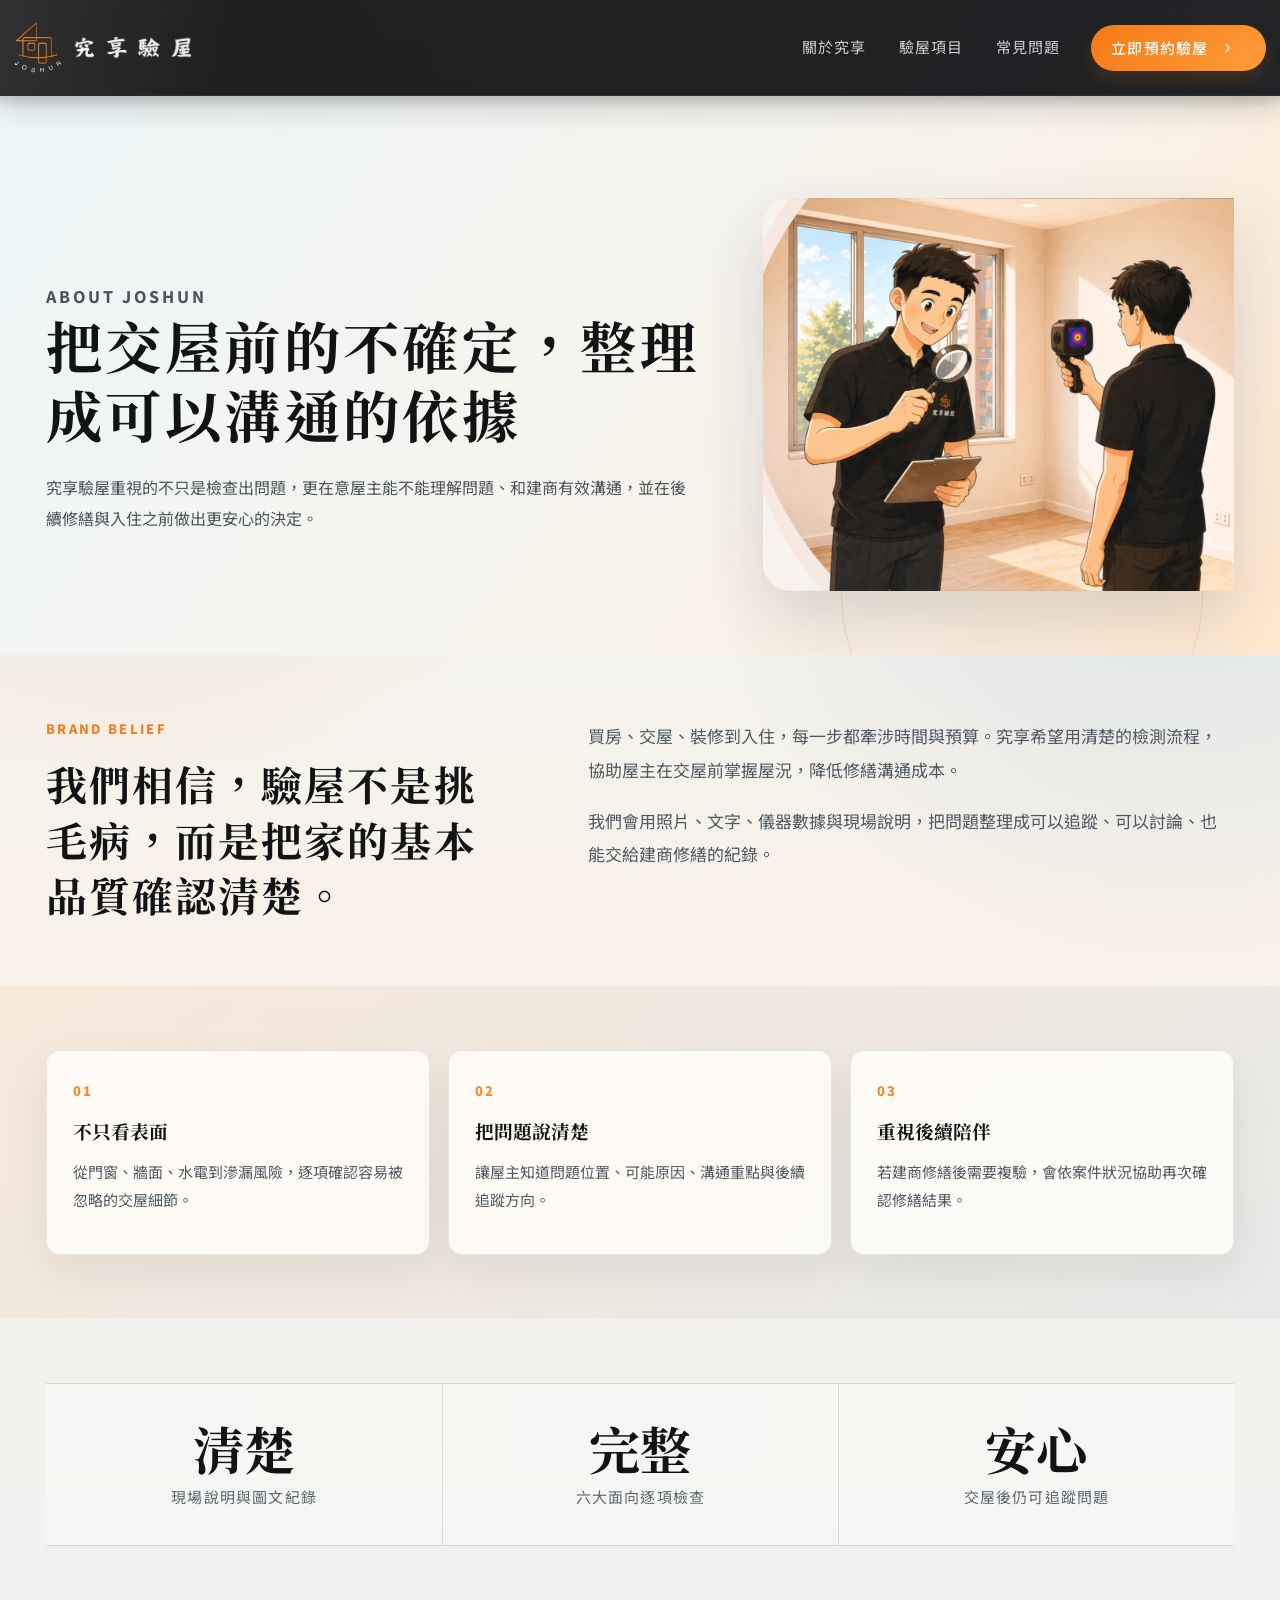
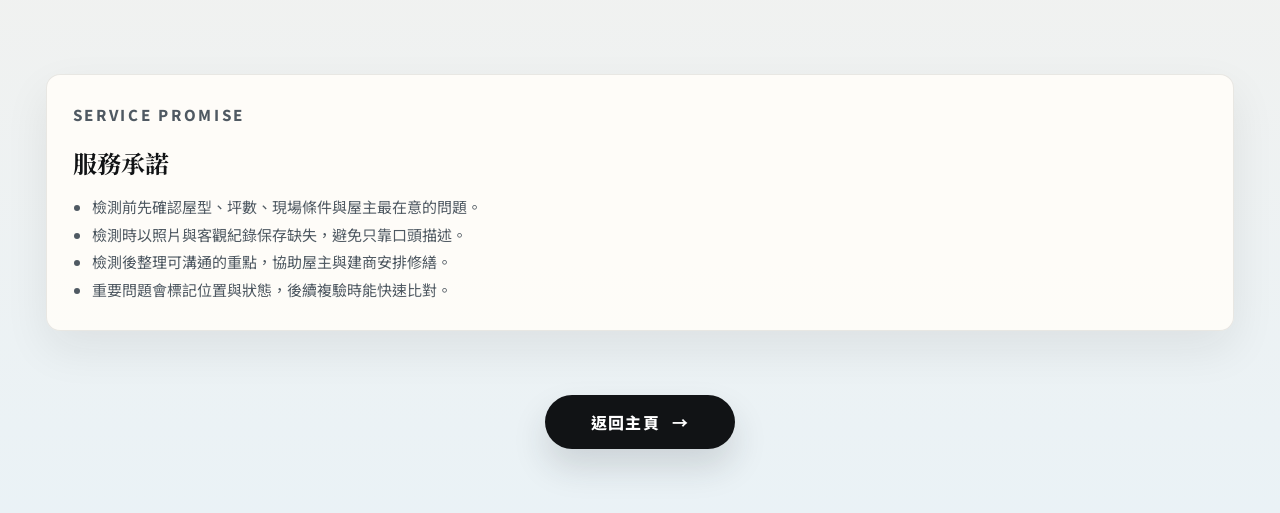
==== pages/about.html @ 2acfa3f9 "Upload website" ====
<!doctype html>
<html lang="zh-Hant">
<head>
  <meta charset="utf-8" />
  <meta name="viewport" content="width=device-width, initial-scale=1" />
  <title>關於究享｜究享驗屋</title>
  <meta name="description" content="認識究享驗屋的服務理念、檢測方式與交屋陪伴。" />
  <link rel="preconnect" href="https://fonts.googleapis.com">
  <link rel="preconnect" href="https://fonts.gstatic.com" crossorigin>
  <link href="https://fonts.googleapis.com/css2?family=Noto+Sans+TC:wght@300;400;500;600;700;800&family=Noto+Serif+TC:wght@600;700;800;900&display=swap" rel="stylesheet">
  <link rel="stylesheet" href="../css/style.css" />
</head>
<body>
  <header class="site-header" id="siteHeader">
    <div class="header-inner">
      <a class="brand" href="../index.html" aria-label="回到究享驗屋首頁">
        <span class="brand-mark"><img src="../assets/logo/logo-symbol-tight.png" alt="" /></span>
        <span class="brand-type"><img src="../assets/logo/logo-word-tight.png" alt="究享驗屋" /></span>
      </a>
      <button class="menu-toggle" id="menuToggle" type="button" aria-label="開啟導覽選單" aria-expanded="false">
        <span></span><span></span><span></span>
      </button>
      <nav class="main-nav" id="mainNav" aria-label="主要導覽">
        <a href="about.html">關於究享</a>
        <a href="services.html">驗屋項目</a>
        <a href="faq.html">常見問題</a>
        <a class="nav-cta" href="../index.html#contact">立即預約驗屋 <span class="cta-arrow" aria-hidden="true"><svg viewBox="0 0 20 20" focusable="false"><path d="M7 4.5 12.5 10 7 15.5"/></svg><svg viewBox="0 0 20 20" focusable="false"><path d="M7 4.5 12.5 10 7 15.5"/></svg></span></a>
      </nav>
    </div>
  </header>

  <main class="subpage-main subpage-about">
    <section class="subpage-hero subpage-hero--split">
      <div class="subpage-hero-inner">
        <p class="subpage-kicker">ABOUT JOSHUN</p>
        <h1>把交屋前的不確定，整理成可以溝通的依據</h1>
        <p>究享驗屋重視的不只是檢查出問題，更在意屋主能不能理解問題、和建商有效溝通，並在後續修繕與入住之前做出更安心的決定。</p>
      </div>
      <div class="subpage-hero-visual" aria-hidden="true">
        <img src="../assets/images/hero/hero-01.png" alt="" />
      </div>
    </section>

    <section class="subpage-section subpage-story">
      <div class="subpage-two-col">
        <div>
          <p class="subpage-kicker">BRAND BELIEF</p>
          <h2>我們相信，驗屋不是挑毛病，而是把家的基本品質確認清楚。</h2>
        </div>
        <div class="subpage-richtext">
          <p>買房、交屋、裝修到入住，每一步都牽涉時間與預算。究享希望用清楚的檢測流程，協助屋主在交屋前掌握屋況，降低修繕溝通成本。</p>
          <p>我們會用照片、文字、儀器數據與現場說明，把問題整理成可以追蹤、可以討論、也能交給建商修繕的紀錄。</p>
        </div>
      </div>
    </section>

    <section class="subpage-section subpage-band">
      <div class="subpage-grid subpage-grid--values">
        <article class="subpage-card">
          <span class="subpage-card-number">01</span>
          <h3>不只看表面</h3>
          <p>從門窗、牆面、水電到滲漏風險，逐項確認容易被忽略的交屋細節。</p>
        </article>
        <article class="subpage-card">
          <span class="subpage-card-number">02</span>
          <h3>把問題說清楚</h3>
          <p>讓屋主知道問題位置、可能原因、溝通重點與後續追蹤方向。</p>
        </article>
        <article class="subpage-card">
          <span class="subpage-card-number">03</span>
          <h3>重視後續陪伴</h3>
          <p>若建商修繕後需要複驗，會依案件狀況協助再次確認修繕結果。</p>
        </article>
      </div>
    </section>

    <section class="subpage-section">
      <div class="subpage-feature-strip">
        <div class="subpage-stat">
          <strong>清楚</strong>
          <span>現場說明與圖文紀錄</span>
        </div>
        <div class="subpage-stat">
          <strong>完整</strong>
          <span>六大面向逐項檢查</span>
        </div>
        <div class="subpage-stat">
          <strong>安心</strong>
          <span>交屋後仍可追蹤問題</span>
        </div>
      </div>
    </section>

    <section class="subpage-section subpage-panel-section">
      <div class="subpage-panel">
        <p class="subpage-kicker">SERVICE PROMISE</p>
        <h2>服務承諾</h2>
        <ul class="subpage-list">
          <li>檢測前先確認屋型、坪數、現場條件與屋主最在意的問題。</li>
          <li>檢測時以照片與客觀紀錄保存缺失，避免只靠口頭描述。</li>
          <li>檢測後整理可溝通的重點，協助屋主與建商安排修繕。</li>
          <li>重要問題會標記位置與狀態，後續複驗時能快速比對。</li>
        </ul>
      </div>
    </section>

    <section class="subpage-section subpage-return-section">
      <a class="subpage-return" href="../index.html">返回主頁 <span aria-hidden="true">→</span></a>
    </section>
  </main>

  <script src="../js/main.js"></script>
</body>
</html>
---- css/style.css ----
:root{
  --dark-1:#070707;
  --dark-2:#1b1b1b;
  --dark-3:#474646;
  --orange:#ff7a18;
  --orange-2:#ff9432;
  --orange-soft:#f2d1b4;
  --ink:#25282b;
  --muted:#424c54;
  --hero-left:#f6f9fc;
  --hero-left-2:#fbfdff;
  --hero-band:#f2ece3;
  --divider:#dbe4eb;
  --max:1980px;
  --page-pad:clamp(12px,1.15vw,18px);
  --header-h:100px;
  --header-h-scrolled:82px;
}
*{box-sizing:border-box}
html{scroll-behavior:smooth}
body{
  margin:0;
  background:#f6f9fc;
  color:var(--ink);
  font-family:'Noto Sans TC','PingFang TC','Microsoft JhengHei',Arial,sans-serif;
  -webkit-font-smoothing:antialiased;
  text-rendering:optimizeLegibility;
}
a{color:inherit}

.site-header{
  position:sticky;
  top:0;
  z-index:100;
  height:var(--header-h);
  background:linear-gradient(100deg,#2d2d2d 0%,#171717 48%,#050505 100%);
  box-shadow:0 10px 24px rgba(0,0,0,.14);
  transition:height .28s ease, background-color .28s ease, background .28s ease, box-shadow .28s ease, backdrop-filter .28s ease;
}
.site-header::before{
  content:"";
  position:absolute;
  inset:0;
  background:linear-gradient(100deg,rgba(255,255,255,.08),rgba(255,255,255,0) 18%,rgba(255,255,255,0) 62%,rgba(255,255,255,.02) 100%);
  pointer-events:none;
}
.site-header::after{
  content:"";
  position:absolute;
  left:0;right:0;bottom:-14px;height:14px;
  background:linear-gradient(180deg,rgba(0,0,0,.12),rgba(0,0,0,0));
  pointer-events:none;
}
.site-header.is-scrolled{
  height:var(--header-h-scrolled);
  background:linear-gradient(100deg,rgba(38,38,38,.84),rgba(16,16,16,.78));
  backdrop-filter:blur(12px);
  -webkit-backdrop-filter:blur(12px);
  box-shadow:0 10px 24px rgba(0,0,0,.12);
}
.header-inner{
  position:relative;
  width:min(var(--max), calc(100% - var(--page-pad) * 2));
  height:100%;
  margin:0 auto;
  display:flex;
  align-items:center;
  justify-content:space-between;
  gap:34px;
}
.brand{
  position:relative;
  display:flex;
  align-items:center;
  justify-content:flex-start;
  line-height:0;
  text-decoration:none;
  flex:0 0 auto;
}
.brand img{
  width:clamp(228px,14.1vw,306px);
  height:auto;
  display:block;
  transition:width .28s ease, transform .28s ease, opacity .28s ease;
}
.site-header.is-scrolled .brand img{width:clamp(212px,13.1vw,280px)}

.menu-toggle{display:none;background:transparent;border:0;width:44px;height:44px;padding:0;align-items:center;justify-content:center;flex-direction:column;gap:6px;cursor:pointer;z-index:12}
.menu-toggle span{width:26px;height:2px;background:#fff;border-radius:999px;transition:.22s ease}
.menu-toggle.is-open span:nth-child(1){transform:translateY(8px) rotate(45deg)}
.menu-toggle.is-open span:nth-child(2){opacity:0}
.menu-toggle.is-open span:nth-child(3){transform:translateY(-8px) rotate(-45deg)}

.main-nav{
  display:flex;
  align-items:center;
  gap:clamp(30px,2.1vw,52px);
  margin-left:auto;
  transition:gap .28s ease;
}
.main-nav a:not(.nav-cta){
  position:relative;
  display:inline-flex;
  align-items:center;
  color:rgba(255,255,255,.8);
  text-decoration:none;
  font-size:clamp(15px,.9vw,18px);
  font-weight:400;
  letter-spacing:.06em;
  line-height:1;
  padding:10px 2px 12px;
  white-space:nowrap;
  transition:color .2s ease, transform .2s ease, font-size .28s ease, opacity .28s ease;
}
.main-nav a:not(.nav-cta)::after{
  content:"";
  position:absolute;
  left:50%;bottom:0;
  width:0;height:2px;border-radius:999px;
  background:linear-gradient(90deg,var(--orange),var(--orange-2));
  transform:translateX(-50%);
  transition:width .22s ease;
}
.main-nav a:not(.nav-cta):hover{color:#fff;transform:translateY(-1px)}
.main-nav a:not(.nav-cta):hover::after{width:100%}

.nav-cta{
  display:inline-flex;
  align-items:center;
  justify-content:center;
  gap:12px;
  min-width:clamp(170px,11.4vw,220px);
  height:clamp(46px,3vw,58px);
  padding:0 clamp(20px,1.5vw,28px);
  border-radius:999px;
  background:linear-gradient(135deg,#ff9838 0%,#ff7d1d 66%,#f06a00 100%);
  color:#fff;
  text-decoration:none;
  font-size:clamp(15px,.96vw,18px);
  font-weight:500;
  letter-spacing:.075em;
  white-space:nowrap;
  box-shadow:0 8px 16px rgba(255,122,24,.14);
  transition:transform .22s ease, box-shadow .22s ease, font-size .28s ease, height .28s ease, padding .28s ease;
}
.nav-cta:hover{
  transform:translateY(-1px) scale(1.02);
  font-size:clamp(16px,1.04vw,19px);
  box-shadow:0 10px 18px rgba(255,122,24,.16);
}
.cta-arrow{
  position:relative;
  width:26px;
  height:12px;
  display:inline-block;
  overflow:visible;
  flex:0 0 26px;
}
.cta-arrow svg{
  position:absolute;
  top:50%;
  width:12px;
  height:12px;
  fill:none;
  stroke:currentColor;
  stroke-width:2.1;
  stroke-linecap:round;
  stroke-linejoin:round;
  transform:translateY(-50%);
  transition:transform .22s ease, opacity .22s ease;
}
.cta-arrow svg:first-child{left:2px;opacity:1}
.cta-arrow svg:last-child{left:-2px;opacity:0}
.nav-cta:hover .cta-arrow svg:first-child{transform:translate(4px,-50%)}
.nav-cta:hover .cta-arrow svg:last-child{opacity:.54;transform:translate(7px,-50%)}

.site-header.is-scrolled .main-nav{gap:clamp(26px,1.9vw,44px)}
.site-header.is-scrolled .main-nav a:not(.nav-cta){font-size:clamp(14px,.84vw,17px)}
.site-header.is-scrolled .nav-cta{
  min-width:clamp(162px,10.7vw,206px);
  height:clamp(42px,2.7vw,52px);
  font-size:clamp(14px,.92vw,17px);
  padding:0 clamp(18px,1.4vw,25px);
}

.hero-section{
  background:var(--hero-left);
  padding:0 var(--page-pad);
}
.hero-shell{
  width:min(var(--max), calc(100vw - var(--page-pad) * 2));
  min-height:clamp(950px, calc(100vh - var(--header-h) + 120px), 1140px);
  margin:0 auto;
  display:grid;
  grid-template-columns:minmax(460px,35%) minmax(0,65%);
  background:var(--hero-left);
  overflow:hidden;
}
.hero-copy{
  position:relative;
  display:flex;
  align-items:center;
  min-width:0;
  background:linear-gradient(105deg,#fbfdff 0%,#f7fafc 72%,#f4f8fb 100%);
}
.hero-copy-inner{
  position:relative;
  z-index:3;
  width:100%;
  padding:clamp(108px,7.6vw,152px) clamp(18px,1.35vw,30px) clamp(120px,7.2vw,148px) clamp(96px,6.2vw,138px);
}
.hero-copy h1{
  margin:0;
  color:#202428;
  font-family:'Noto Serif TC','Source Han Serif TC','Songti TC','PMingLiU','MingLiU',serif;
  font-size:clamp(84px,5.8vw,116px);
  line-height:1.2;
  font-weight:800;
  letter-spacing:.11em;
}
.accent-line{
  display:block;
  width:clamp(58px,4.7vw,84px);
  height:5px;
  margin:clamp(28px,2vw,34px) 0 clamp(34px,2.4vw,42px);
  border-radius:999px;
  background:linear-gradient(90deg,var(--orange),var(--orange-2));
}
.hero-subtitle{
  margin:0 0 clamp(126px,8.2vw,156px);
  color:#3f4850;
  font-size:clamp(22px,1.36vw,27px);
  line-height:1.8;
  letter-spacing:.03em;
  font-weight:400;
}
.hero-points{
  width:min(100%,650px);
  margin-top:140px;
  display:grid;
  transform:translateY(70px);
  grid-template-columns:repeat(3,1fr);
  margin-left:-30px;
}
.hero-point{
  text-align:center;
  padding:0 18px;
  min-width:0;
  transition:transform .22s ease;
}
.hero-point:not(:last-child){border-right:1px solid var(--divider)}
.hero-point:hover{transform:translateY(-3px)}
.point-icon{
  width:clamp(80px,4.9vw,100px);
  height:clamp(80px,4.9vw,100px);
  margin:0 auto clamp(14px,1vw,18px);
  display:grid;
  place-items:center;
  transition:transform .22s ease;
}
.point-icon svg{
  width:100%;
  height:100%;
  fill:none;
  stroke:#202020;
  stroke-width:3.1;
  stroke-linecap:round;
  stroke-linejoin:round;
}
.point-icon svg path:nth-child(n+2), .point-icon svg circle{stroke:var(--orange)}
.hero-point:hover .point-icon{transform:translateY(-2px)}
.hero-point h3{
  margin:0 0 8px;
  font-family:'Noto Serif TC','Source Han Serif TC','Songti TC','PMingLiU',serif;
  font-size:clamp(20px,1.22vw,25px);
  line-height:1.24;
  letter-spacing:.06em;
  font-weight:700;
}
.hero-point p{
  margin:0;
  color:#5a646a;
  font-size:clamp(14px,.86vw,16px);
  line-height:1.42;
  letter-spacing:.02em;
  white-space:nowrap;
}

.hero-frame{
  position:relative;
  min-width:0;
  background:#ddd2c8;
  overflow:hidden;
}
.hero-frame::before,
.hero-frame::after{display:none}
.hero-frame-mask{
  position:absolute;
  inset:0;
  overflow:hidden;
  background:transparent;
  clip-path:none;
  -webkit-clip-path:none;
}
.hero-slider, .hero-slide{width:100%;height:100%}
.hero-slider{position:relative;height:100%}
.hero-slide{
  position:absolute;
  inset:0;
  display:block;
  width:100%;
  height:100%;
  object-fit:cover;
  object-position:center center;
  opacity:0;
  transition:opacity .8s ease;
}
.hero-slide.active{opacity:1}



/* ================================
   Section 02｜為什麼要驗屋
   與第一頁共用同一個版心寬度
================================ */
.why-section{
  position:relative;
  padding:0 var(--page-pad);
  background:#f6f9fc;
}
.why-section::before{display:none}
.why-shell{
  position:relative;
  z-index:1;
  width:min(var(--max), calc(100vw - var(--page-pad) * 2));
  min-height:clamp(880px, calc(100vh - var(--header-h) + 80px), 1040px);
  margin:0 auto;
  padding:clamp(92px,6vw,118px) 0 clamp(108px,7vw,138px);
  display:grid;
  grid-template-columns:minmax(460px,35%) minmax(0,65%);
  gap:0;
  align-items:center;
  background:linear-gradient(180deg,#f7f9fa 0%,#f4f6f7 100%);
  overflow:hidden;
}
.why-left{
  padding-left:clamp(170px,9.2vw,230px);
  padding-right:clamp(18px,1.35vw,30px);
  transform:translateY(-82px);
}
.why-accent{
  display:block;
  width:clamp(70px,4.6vw,92px);
  height:7px;
  border-radius:999px;
  background:linear-gradient(90deg,var(--orange),var(--orange-2));
  margin-bottom:clamp(52px,3.4vw,68px);
}
.why-heading-row{
  display:flex;
  align-items:center;
  gap:clamp(18px,1.6vw,30px);
  margin-bottom:clamp(48px,3.3vw,66px);
}
.why-heading-row h2{
  margin:0;
  color:#202428;
  font-family:'Noto Serif TC','Source Han Serif TC','Songti TC','PMingLiU','MingLiU',serif;
  font-size:clamp(72px,5.1vw,102px);
  line-height:1.15;
  font-weight:800;
  letter-spacing:.11em;
}
.why-question{
  display:inline-block;
  color:rgba(30,34,38,.12);
  font-family:'Noto Serif TC','Source Han Serif TC','Songti TC','PMingLiU','MingLiU',serif;
  font-size:clamp(138px,9.8vw,205px);
  line-height:.8;
  font-weight:900;
  transform:translateY(10px);
}
.why-copy{
  margin:0;
  color:#3e464d;
  font-size:clamp(20px,1.2vw,24px);
  line-height:2.25;
  letter-spacing:.08em;
  font-weight:400;
}
.why-cards{
  width:min(100%,760px);
  justify-self:end;
  display:flex;
  flex-direction:column;
  gap:clamp(22px,1.5vw,28px);
  margin-left:0;
  margin-right:clamp(210px,11vw,260px);
}
.why-card{
  min-height:clamp(168px,10.6vw,210px);
  display:grid;
  grid-template-columns:clamp(150px,9vw,186px) clamp(78px,5vw,104px) minmax(0,1fr);
  align-items:center;
  padding:clamp(20px,1.45vw,30px) clamp(16px,1vw,24px) clamp(20px,1.45vw,30px) clamp(28px,1.9vw,38px);
  background:rgba(255,255,255,.9);
  border:1px solid rgba(255,255,255,.88);
  border-radius:26px;
  box-shadow:0 14px 30px rgba(34,37,40,.065);
  backdrop-filter:blur(6px);
  transition:transform .28s ease, box-shadow .28s ease, background-color .28s ease;
}
.why-card:hover{
  transform:translateY(-7px);
  box-shadow:0 22px 42px rgba(34,37,40,.11);
  background:#fff;
}
.why-icon{
  display:flex;
  align-items:center;
  justify-content:center;
}
.why-icon img{
  display:block;
  width:clamp(124px,7.4vw,156px);
  height:auto;
}
.why-divider{
  position:relative;
  height:100%;
  display:flex;
  align-items:center;
  justify-content:center;
}
.why-divider::before{
  content:"";
  position:absolute;
  top:8%;
  bottom:8%;
  left:50%;
  border-left:2px dotted rgba(196,99,0,.36);
  transform:translateX(-50%);
}
.why-divider span{
  position:relative;
  z-index:1;
  padding:2px 8px 6px;
  background:#fff;
  color:rgba(196,99,0,.42);
  font-size:clamp(32px,2.4vw,48px);
  line-height:1;
  font-family:'Noto Serif TC','Source Han Serif TC','Songti TC','PMingLiU','MingLiU',serif;
}
.why-card-copy{
  padding-left:clamp(18px,1.4vw,30px);
}
.why-card-copy h3{
  margin:0 0 clamp(10px,.75vw,15px);
  color:#202428;
  font-family:'Noto Serif TC','Source Han Serif TC','Songti TC','PMingLiU','MingLiU',serif;
  font-size:clamp(28px,1.9vw,38px);
  line-height:1.22;
  font-weight:800;
  letter-spacing:.06em;
}
.why-card-copy p{
  margin:0;
  color:#444b52;
  font-size:clamp(15px,.95vw,19px);
  line-height:1.85;
  letter-spacing:.05em;
}

@media (max-width:1180px){
  .why-shell{
    grid-template-columns:1fr;
    gap:48px;
    padding:76px 24px 88px;
  }
  .why-left{
    padding-left:42px;
    padding-right:42px;
    transform:none;
  }
  .why-cards{
    width:min(100%,860px);
    justify-self:center;
  }
  .why-heading-row h2{font-size:clamp(62px,8vw,86px)}
  .why-question{font-size:clamp(120px,16vw,170px)}
}
@media (max-width:1024px){
  .why-section{
    padding:0;
  }
  .why-shell{
    width:100%;
  }
  .why-left{
    padding-left:0;
  }
  .why-card{
    grid-template-columns:118px 44px minmax(0,1fr);
    padding:24px 22px;
    min-height:178px;
  }
  .why-icon img{width:98px}
  .why-card-copy h3{font-size:28px}
  .why-card-copy p{font-size:16px}
}
@media (max-width:640px){
  .why-heading-row{
    align-items:flex-end;
    gap:12px;
  }
  .why-heading-row h2{
    font-size:48px;
  }
  .why-question{
    font-size:92px;
  }
  .why-copy{
    font-size:16px;
    line-height:2;
  }
  .why-card{
    grid-template-columns:1fr;
    text-align:center;
    gap:18px;
  }
  .why-divider{display:none}
  .why-icon img{width:92px}
}

.placeholder-section{
  width:min(var(--max), calc(100% - var(--page-pad) * 2));
  margin:0 auto;
  padding:72px 24px;
  background:#fff;
  text-align:center;
  color:#555;
}
.placeholder-section + .placeholder-section{border-top:1px solid #e8e8e8}
.placeholder-section h2{margin:0 0 12px;font-size:30px}
.placeholder-section p{margin:0;font-size:18px;line-height:1.7}
.wip{min-height:100vh;display:grid;place-content:center;text-align:center;background:#111;color:#fff;font-family:'Noto Sans TC',sans-serif}
.wip h1{font-size:48px;margin:0 0 14px}.wip p{font-size:20px;color:#bbb}.wip a{color:#ff9432;text-decoration:none;margin-top:28px;display:inline-block}

@media (min-width:1800px){
  :root{--max:2100px;--page-pad:clamp(10px,.9vw,16px)}
  .hero-shell{grid-template-columns:minmax(520px,35%) minmax(0,65%)}
  .hero-copy-inner{padding-left:84px;padding-right:34px}
}
@media (max-width:1480px){
  :root{--header-h:96px;--header-h-scrolled:80px;--page-pad:14px}
  .hero-shell{grid-template-columns:minmax(460px,35%) minmax(0,65%);min-height:900px}
  .hero-copy h1{font-size:clamp(72px,5.6vw,96px)}
  .hero-subtitle{font-size:20px}
  .brand img{width:260px}
  .site-header.is-scrolled .brand img{width:236px}
}
@media (max-width:1180px){
  :root{--header-h:86px;--header-h-scrolled:76px;--page-pad:12px}
  .header-inner{gap:22px}
  .brand img,.site-header.is-scrolled .brand img{width:220px}
  .main-nav{gap:26px}
  .main-nav a:not(.nav-cta){font-size:15px}
  .nav-cta{min-width:168px;height:48px;font-size:15px}
  .hero-shell{grid-template-columns:minmax(380px,35%) minmax(0,65%);min-height:820px}
  .hero-copy-inner{padding:82px 16px 104px 68px}
  .hero-copy h1{font-size:clamp(60px,5.2vw,80px)}
  .hero-subtitle{font-size:19px;line-height:1.72;margin-bottom:64px}
  .hero-points{width:min(100%,560px);margin-top:12px;margin-left:-6px}
}
@media (max-width:1024px){
  :root{--header-h:78px;--header-h-scrolled:78px;--page-pad:0px}
  .site-header,.site-header.is-scrolled{height:var(--header-h)}
  .header-inner{width:100%;padding:0 16px}
  .brand img,.site-header.is-scrolled .brand img{width:198px}
  .menu-toggle{display:flex}
  .main-nav{
    position:absolute;
    top:var(--header-h);
    left:0;right:0;
    display:grid;
    gap:0;
    padding:12px 16px 20px;
    background:linear-gradient(180deg,rgba(29,29,29,.96),rgba(13,13,13,.96));
    backdrop-filter:blur(12px);
    -webkit-backdrop-filter:blur(12px);
    transform:translateY(-12px);
    opacity:0;
    pointer-events:none;
    transition:.22s ease;
    box-shadow:0 18px 28px rgba(0,0,0,.18);
  }
  .main-nav.is-open{transform:translateY(0);opacity:1;pointer-events:auto}
  .main-nav a:not(.nav-cta){padding:16px 6px;border-bottom:1px solid rgba(255,255,255,.08);font-size:16px}
  .main-nav a:not(.nav-cta)::after{display:none}
  .nav-cta{margin-top:16px;width:100%;height:48px;font-size:16px;min-width:0}

  .hero-section{padding:0;background:var(--hero-left)}
  .hero-shell{
    display:flex;
    flex-direction:column;
    min-height:auto;
    width:100%;
  }
  .hero-copy{display:block;overflow:hidden}
  .hero-copy-inner{padding:46px 20px 30px}
  .hero-copy h1{font-size:clamp(52px,11vw,72px);line-height:1.16;letter-spacing:.06em}
  .hero-subtitle{font-size:18px;line-height:1.68;margin-bottom:28px}
  .hero-points{
    width:100%;
    grid-template-columns:repeat(3,1fr);
    margin-left:0;
    gap:0;
  }
  .hero-point{padding:0 8px}
  .hero-point:not(:last-child){border-right:1px solid var(--divider)}
  .point-icon{width:56px;height:56px;margin-bottom:10px}
  .hero-point h3{font-size:15px;margin-bottom:6px;letter-spacing:.035em}
  .hero-point p{font-size:12px;white-space:normal}

  .hero-frame{
    aspect-ratio:5 / 4;
    min-height:0;
    background:var(--hero-left);
  }
  .hero-frame::before, .hero-frame::after{display:none}
  .hero-frame-mask{inset:0;position:absolute;border-radius:0;background:#f1f5f8;clip-path:none;-webkit-clip-path:none}
  .hero-slide{object-position:center center}
}
@media (max-width:560px){
  :root{--header-h:70px}
  .header-inner{padding:0 12px}
  .brand img,.site-header.is-scrolled .brand img{width:168px}
  .menu-toggle{width:42px;height:42px}
  .hero-copy-inner{padding:34px 16px 24px}
  .accent-line{height:5px;margin:16px 0 20px}
  .hero-copy h1{font-size:48px}
  .hero-subtitle{font-size:16px}
  .hero-points{margin-top:2px}
  .hero-point{padding:0 4px}
  .point-icon{width:50px;height:50px}
  .hero-point h3{font-size:14px}
  .hero-point p{font-size:11px;line-height:1.35}
}


/* ================================
   Mobile refinements only
================================ */
@media (max-width:640px){
  body{
    overflow-x:hidden;
  }

  .hero-copy-inner{
    padding:46px 28px 34px;
  }

  .hero-copy h1{
    font-size:clamp(64px,18vw,86px);
    line-height:1.16;
    letter-spacing:.045em;
  }

  .hero-subtitle{
    font-size:18px;
    line-height:1.75;
    margin-bottom:34px;
  }

  .hero-points{
    width:100%;
    margin-left:0;
    margin-top:40px;
    transform:none;
    align-items:start;
  }

  .hero-point{
    padding:0 8px;
  }

  .point-icon{
    width:58px;
    height:58px;
  }

  .hero-point h3{
    font-size:16px;
  }

  .hero-point p{
    font-size:11.5px;
  }

  .hero-frame{
    aspect-ratio: 5 / 4;
  }

  .why-section{
    padding:0;
    overflow:hidden;
  }

  .why-shell{
    width:100%;
    min-height:auto;
    display:block;
    padding:74px 32px 86px;
    background:linear-gradient(180deg,#f7f9fa 0%,#f4f6f7 100%);
    overflow:visible;
  }

  .why-left{
    padding:0;
    transform:none;
  }

  .why-accent{
    width:104px;
    height:8px;
    margin:0 0 58px;
  }

  .why-heading-row{
    display:flex;
    align-items:center;
    justify-content:flex-start;
    gap:20px;
    margin-bottom:58px;
  }

  .why-heading-row h2{
    font-size:clamp(66px,18vw,88px);
    line-height:1.18;
    letter-spacing:.07em;
    white-space:nowrap;
  }

  .why-question{
    font-size:clamp(104px,28vw,138px);
    transform:translateY(10px);
    flex:0 0 auto;
  }

  .why-copy{
    font-size:20px;
    line-height:2.05;
    letter-spacing:.05em;
    margin-bottom:72px;
  }

  .why-cards{
    width:100%;
    max-width:none;
    margin:0;
    padding:0;
    gap:34px;
    display:flex;
    flex-direction:column;
  }

  .why-card{
    width:100%;
    min-height:auto;
    display:block;
    padding:48px 32px 44px;
    border-radius:28px;
    overflow:visible;
  }

  .why-icon{
    justify-content:flex-start;
    margin-bottom:34px;
  }

  .why-icon img{
    width:112px;
  }

  .why-divider{
    display:none;
  }

  .why-card-copy{
    padding:0;
    width:100%;
  }

  .why-card-copy h3{
    font-size:clamp(40px,10.5vw,52px);
    line-height:1.25;
    letter-spacing:.04em;
    margin-bottom:22px;
    white-space:nowrap;
  }

  .why-card-copy p{
    font-size:20px;
    line-height:1.9;
    letter-spacing:.035em;
    white-space:normal;
    word-break:keep-all;
  }
}



/* V46 mobile card refinement */
@media (max-width:640px){
  .why-card{
    padding:30px 24px 28px;
    border-radius:24px;
  }

  .why-icon{
    margin-bottom:18px;
  }

  .why-icon img{
    width:72px;
  }

  .why-card-copy h3{
    font-size:clamp(30px,8.2vw,40px);
    line-height:1.3;
    margin-bottom:18px;
    white-space:nowrap;
  }

  .why-card-copy p{
    font-size:17px;
    line-height:1.8;
  }

  /* 改成：上標題、下方左右排列 */
  .why-card{
    display:flex;
    flex-direction:column;
  }

  .why-card-copy{
    order:1;
  }

  .why-card-copy h3{
    display:block;
  }

  .why-card-bottom{
    display:flex;
    align-items:flex-start;
    gap:18px;
    margin-top:10px;
  }

  .why-icon{
    order:2;
    margin:0;
    flex:0 0 auto;
  }

  .why-card-copy p{
    margin:0;
  }

  /* fallback if no wrapper exists */
  .why-card .why-icon + .why-divider + .why-card-copy,
  .why-card .why-icon + .why-card-copy{
    display:block;
  }

  .why-divider{
    display:none !important;
  }

  .why-card .why-icon{
    align-self:flex-start;
  }
}



/* V47 mobile only: title smaller + card content side-by-side */
@media (max-width:640px){
  /* 第一頁、第二頁手機標題縮小 */
  .hero-copy h1{
    font-size:clamp(48px,13.2vw,62px) !important;
    line-height:1.18 !important;
    letter-spacing:.04em !important;
  }

  .why-heading-row h2{
    font-size:clamp(48px,13.2vw,62px) !important;
    line-height:1.18 !important;
    letter-spacing:.055em !important;
    white-space:nowrap !important;
  }

  .why-question{
    font-size:clamp(76px,20vw,96px) !important;
    transform:translateY(8px) !important;
  }

  /* 第二頁卡片縮小高度 */
  .why-cards{
    gap:22px !important;
  }

  .why-card{
    display:grid !important;
    grid-template-columns:76px minmax(0,1fr) !important;
    grid-template-areas:
      "title title"
      "icon text" !important;
    column-gap:18px !important;
    row-gap:14px !important;
    align-items:start !important;
    padding:30px 28px 28px !important;
    min-height:0 !important;
    border-radius:24px !important;
  }

  .why-card .why-card-copy{
    display:contents !important;
    padding:0 !important;
  }

  .why-card-copy h3{
    grid-area:title !important;
    font-size:clamp(34px,9.2vw,44px) !important;
    line-height:1.25 !important;
    letter-spacing:.04em !important;
    margin:0 0 6px !important;
    white-space:nowrap !important;
    text-align:center !important;
  }

  .why-card .why-icon{
    grid-area:icon !important;
    align-self:start !important;
    justify-self:start !important;
    margin:4px 0 0 !important;
    display:flex !important;
  }

  .why-icon img{
    width:64px !important;
    height:auto !important;
  }

  .why-card-copy p{
    grid-area:text !important;
    font-size:17px !important;
    line-height:1.75 !important;
    letter-spacing:.03em !important;
    margin:0 !important;
    text-align:left !important;
    white-space:normal !important;
    word-break:keep-all !important;
  }

  .why-divider{
    display:none !important;
  }
}



/* ================================
   Section 03｜我們在意的不只是驗屋
================================ */
.care-section{
  position:relative;
  padding:0 var(--page-pad);
  background:linear-gradient(180deg,#eee5dd 0%, #ece2d9 100%);
}

.care-shell{
  width:min(var(--max), calc(100vw - var(--page-pad) * 2));
  margin:0 auto;
  padding:clamp(94px,6vw,128px) clamp(24px,2vw,44px) clamp(108px,6.6vw,138px);
}

.care-heading{
  text-align:center;
  margin:0 auto clamp(70px,4.8vw,94px);
}

.care-heading h2{
  margin:0;
  color:#202428;
  font-family:'Noto Serif TC','Source Han Serif TC','Songti TC','PMingLiU','MingLiU',serif;
  font-size:clamp(46px,3.8vw,76px);
  line-height:1.24;
  letter-spacing:.14em;
  font-weight:800;
}

.care-accent{
  display:block;
  width:clamp(72px,4.7vw,108px);
  height:5px;
  border-radius:999px;
  background:linear-gradient(90deg,var(--orange),var(--orange-2));
  margin:clamp(24px,1.8vw,32px) auto clamp(24px,1.7vw,30px);
}

.care-heading p{
  margin:0;
  color:#292d31;
  font-size:clamp(20px,1.25vw,30px);
  line-height:1.8;
  letter-spacing:.08em;
  font-weight:500;
}

.care-grid{
  display:grid;
  grid-template-columns:repeat(3,minmax(0,1fr));
  align-items:start;
}

.care-card{
  position:relative;
  padding:0 clamp(24px,2.1vw,48px);
  text-align:center;
}

.care-card + .care-card{
  border-left:1px solid rgba(145,127,110,.24);
}

.care-icon-badge{
  position:relative;
  width:clamp(224px,14.6vw,292px);
  height:clamp(164px,10.6vw,206px);
  margin:0 auto clamp(22px,1.7vw,28px);
}

.care-icon-arc{
  position:absolute;
  left:50%;
  top:0;
  width:clamp(188px,12.4vw,246px);
  height:clamp(94px,6.2vw,122px);
  transform:translateX(-50%);
  border:3px solid rgba(244,140,45,.66);
  border-bottom:none;
  border-radius:999px 999px 0 0;
}

.care-icon-arc::before,
.care-icon-arc::after{
  content:"";
  position:absolute;
  bottom:-8px;
  width:14px;
  height:14px;
  border-radius:50%;
  background:linear-gradient(135deg,var(--orange),var(--orange-2));
}

.care-icon-arc::before{left:-7px}
.care-icon-arc::after{right:-7px}

.care-icon-circle{
  position:absolute;
  left:50%;
  top:26px;
  transform:translateX(-50%);
  width:clamp(148px,9.7vw,190px);
  height:clamp(148px,9.7vw,190px);
  border-radius:50%;
  background:linear-gradient(180deg,rgba(255,255,255,.98),rgba(250,249,248,.96));
  border:1px solid rgba(33,36,40,.04);
  box-shadow:0 16px 28px rgba(45,42,39,.08), inset 0 4px 8px rgba(0,0,0,.02);
  display:grid;
  place-items:center;
}

.care-icon-circle svg{
  width:clamp(72px,4.7vw,92px);
  height:clamp(72px,4.7vw,92px);
  fill:none;
  stroke:#4c4e53;
  stroke-width:2.8;
  stroke-linecap:round;
  stroke-linejoin:round;
}

.care-icon-circle svg path:last-child,
.care-icon-circle svg .dot-fill{
  stroke:var(--orange);
  fill:var(--orange);
}

.care-card h3{
  margin:0;
  color:#22262b;
  font-family:'Noto Serif TC','Source Han Serif TC','Songti TC','PMingLiU','MingLiU',serif;
  font-size:clamp(32px,2.15vw,48px);
  line-height:1.36;
  font-weight:800;
  letter-spacing:.08em;
  min-height:clamp(104px,7vw,138px);
}

.care-card-line{
  display:block;
  width:clamp(54px,3.4vw,78px);
  height:5px;
  border-radius:999px;
  background:linear-gradient(90deg,var(--orange),var(--orange-2));
  margin:clamp(24px,1.6vw,30px) auto;
}

.care-card p{
  margin:0;
  color:#44484d;
  font-size:clamp(16px,1.02vw,20px);
  line-height:2.06;
  letter-spacing:.05em;
  font-weight:500;
}

/* ================================
   Section 04｜完整檢測方案
================================ */
.plan-section{
  position:relative;
  padding:0 var(--page-pad);
  background:linear-gradient(180deg,#f6f9fc 0%,#f3f7fb 100%);
}

.plan-shell{
  width:min(var(--max), calc(100vw - var(--page-pad) * 2));
  margin:0 auto;
  padding:clamp(94px,6vw,128px) clamp(24px,2vw,38px) clamp(110px,6.8vw,146px);
}

.plan-heading{
  text-align:center;
  margin:0 auto clamp(54px,3.8vw,66px);
}

.plan-heading h2{
  margin:0;
  color:#1f2328;
  font-family:'Noto Serif TC','Source Han Serif TC','Songti TC','PMingLiU','MingLiU',serif;
  font-size:clamp(50px,4.2vw,84px);
  line-height:1.2;
  font-weight:800;
  letter-spacing:.16em;
}

.plan-accent{
  display:block;
  width:clamp(70px,4.4vw,108px);
  height:5px;
  border-radius:999px;
  background:linear-gradient(90deg,var(--orange),var(--orange-2));
  margin:clamp(18px,1.5vw,26px) auto clamp(20px,1.6vw,30px);
}

.plan-heading p{
  margin:0;
  color:#2f363d;
  font-size:clamp(22px,1.42vw,31px);
  line-height:1.75;
  letter-spacing:.06em;
}

.plan-grid{
  display:grid;
  grid-template-columns:repeat(3,minmax(0,1fr));
  gap:clamp(18px,1.35vw,26px);
}

.plan-card{
  background:rgba(255,255,255,.9);
  border-radius:28px;
  padding:clamp(22px,1.7vw,30px) clamp(22px,1.7vw,30px) clamp(20px,1.5vw,28px);
  box-shadow:0 14px 28px rgba(66,76,84,.05), inset 0 1px 0 rgba(255,255,255,.7);
  border:1px solid rgba(255,255,255,.6);
}

.plan-card-head{
  display:flex;
  align-items:flex-start;
  gap:clamp(18px,1.2vw,26px);
  margin-bottom:clamp(20px,1.4vw,24px);
}

.plan-icon-wrap{
  width:clamp(90px,5.7vw,106px);
  height:clamp(90px,5.7vw,106px);
  border-radius:50%;
  background:linear-gradient(180deg,#ffffff 0%,#fafafa 100%);
  border:2px solid rgba(64,69,74,.12);
  display:grid;
  place-items:center;
  flex:0 0 auto;
}

.plan-icon-wrap svg{
  width:clamp(46px,3vw,58px);
  height:clamp(46px,3vw,58px);
  fill:none;
  stroke:#2e3237;
  stroke-width:2.6;
  stroke-linecap:round;
  stroke-linejoin:round;
}

.plan-icon-wrap svg .icon-accent,
.plan-icon-wrap svg .stroke-accent{
  stroke:var(--orange);
}

.plan-icon-wrap svg .dot-fill{fill:var(--orange);stroke:var(--orange)}

.plan-head-copy{
  min-width:0;
  padding-top:clamp(6px,.4vw,10px);
}

.plan-head-copy h3{
  margin:0;
  color:#1f2328;
  font-family:'Noto Serif TC','Source Han Serif TC','Songti TC','PMingLiU','MingLiU',serif;
  font-size:clamp(24px,1.95vw,44px);
  line-height:1.28;
  font-weight:800;
  letter-spacing:.08em;
}

.plan-mini-line{
  display:block;
  width:clamp(34px,2.1vw,54px);
  height:4px;
  margin-top:clamp(12px,.9vw,16px);
  border-radius:999px;
  background:linear-gradient(90deg,var(--orange),var(--orange-2));
}

.plan-list-wrap{
  display:grid;
  grid-template-columns:repeat(2,minmax(0,1fr));
  gap:0 0;
}

.plan-list-wrap ul{
  list-style:none;
  margin:0;
  padding:0 clamp(12px,.8vw,18px) 0 0;
}

.plan-list-wrap ul + ul{
  border-left:1px solid rgba(66,76,84,.12);
  padding:0 0 0 clamp(22px,1.4vw,28px);
}

.plan-list-wrap li{
  position:relative;
  padding-left:1.05em;
  color:#4c535a;
  font-size:clamp(16px,1.05vw,21px);
  line-height:2.18;
  letter-spacing:.04em;
  font-weight:500;
}

.plan-list-wrap li::before{
  content:"•";
  position:absolute;
  left:0;
  top:0;
  color:var(--orange);
  font-size:1.18em;
  line-height:1.9;
}

@media (max-width:1500px){
  .care-shell,
  .plan-shell{
    padding-left:20px;
    padding-right:20px;
  }

  .care-card{
    padding:0 clamp(18px,1.4vw,32px);
  }

  .care-card h3{
    font-size:clamp(28px,2.1vw,40px);
    min-height:112px;
  }

  .care-card p{
    font-size:clamp(15px,.98vw,18px);
    line-height:1.98;
  }

  .plan-head-copy h3{
    font-size:clamp(24px,1.8vw,38px);
  }

  .plan-list-wrap li{
    font-size:clamp(15px,.98vw,18px);
    line-height:2.02;
  }
}

@media (max-width:1180px){
  .care-shell,
  .plan-shell{
    padding:82px 28px 96px;
  }

  .care-heading,
  .plan-heading{
    margin-bottom:56px;
  }

  .care-grid,
  .plan-grid{
    gap:34px;
    grid-template-columns:1fr;
  }

  .care-card{
    max-width:760px;
    width:100%;
    margin:0 auto;
    padding:0 10px 4px;
  }

  .care-card + .care-card{
    border-left:none;
    border-top:1px solid rgba(145,127,110,.22);
    padding-top:38px;
  }

  .care-card h3{
    min-height:0;
  }

  .plan-card{
    max-width:900px;
    margin:0 auto;
    width:100%;
  }

  .plan-head-copy h3{
    font-size:clamp(28px,3.2vw,40px);
  }
}

@media (max-width:640px){
  .care-section,
  .plan-section{
    padding:0;
  }

  .care-shell,
  .plan-shell{
    width:100%;
    padding:72px 28px 84px;
  }

  .care-heading,
  .plan-heading{
    margin-bottom:44px;
  }

  .care-heading h2,
  .plan-heading h2{
    font-size:clamp(34px,9.6vw,46px);
    letter-spacing:.09em;
    line-height:1.4;
  }

  .care-heading p,
  .plan-heading p{
    font-size:18px;
    line-height:1.85;
    letter-spacing:.04em;
  }

  .care-grid,
  .plan-grid{
    gap:26px;
  }

  .care-card{
    padding:0;
  }

  .care-card + .care-card{
    padding-top:28px;
  }

  .care-icon-badge{
    width:190px;
    height:144px;
    margin-bottom:18px;
  }

  .care-icon-arc{
    width:166px;
    height:82px;
    border-width:2.5px;
  }

  .care-icon-arc::before,
  .care-icon-arc::after{
    width:12px;
    height:12px;
    bottom:-7px;
  }

  .care-icon-circle{
    top:24px;
    width:128px;
    height:128px;
  }

  .care-icon-circle svg{
    width:62px;
    height:62px;
  }

  .care-card h3{
    font-size:clamp(28px,7.6vw,36px);
    line-height:1.42;
    letter-spacing:.05em;
  }

  .care-card-line{
    margin:18px auto 20px;
    height:4px;
  }

  .care-card p{
    font-size:16px;
    line-height:1.95;
    letter-spacing:.02em;
  }

  .plan-card{
    border-radius:24px;
    padding:20px 18px 18px;
  }

  .plan-card-head{
    gap:14px;
    margin-bottom:18px;
  }

  .plan-icon-wrap{
    width:78px;
    height:78px;
  }

  .plan-icon-wrap svg{
    width:40px;
    height:40px;
  }

  .plan-head-copy{
    padding-top:4px;
  }

  .plan-head-copy h3{
    font-size:clamp(23px,6.7vw,30px);
    line-height:1.32;
    letter-spacing:.04em;
  }

  .plan-list-wrap{
    grid-template-columns:1fr;
  }

  .plan-list-wrap ul{
    padding:0;
  }

  .plan-list-wrap ul + ul{
    border-left:none;
    border-top:1px solid rgba(66,76,84,.12);
    padding:12px 0 0;
    margin-top:10px;
  }

  .plan-list-wrap li{
    font-size:15px;
    line-height:2.02;
  }
}


/* ================================
   Section 05｜驗屋流程
================================ */
.workflow-section{
  position:relative;
  padding:0 var(--page-pad);
  background:linear-gradient(180deg,#eff1f4 0%, #f4f5f7 100%);
}

.workflow-shell{
  width:min(var(--max), calc(100vw - var(--page-pad) * 2));
  margin:0 auto;
  padding:clamp(94px,6vw,126px) clamp(22px,1.8vw,34px) clamp(110px,6.8vw,144px);
}

.workflow-head{
  display:grid;
  grid-template-columns:minmax(280px, 1fr) minmax(420px, 1.5fr);
  gap:clamp(34px,3vw,90px);
  align-items:start;
  margin-bottom:clamp(70px,4.8vw,100px);
}

.workflow-head-left{
  text-align:center;
}

.workflow-head-left h2{
  margin:0;
  color:#202429;
  font-family:'Noto Serif TC','Source Han Serif TC','Songti TC','PMingLiU','MingLiU',serif;
  font-size:clamp(50px,4vw,82px);
  line-height:1.18;
  letter-spacing:.2em;
  font-weight:800;
}

.workflow-accent{
  display:block;
  width:clamp(82px,4.8vw,110px);
  height:5px;
  border-radius:999px;
  background:linear-gradient(90deg,var(--orange),var(--orange-2));
  margin:clamp(20px,1.6vw,28px) auto 0;
}

.workflow-head-right{
  padding-top:clamp(10px,.8vw,22px);
}

.workflow-head-right p{
  margin:0;
  color:#43484d;
  text-align:center;
  font-size:clamp(18px,1.18vw,24px);
  line-height:2.05;
  letter-spacing:.06em;
  font-weight:500;
}

.workflow-timeline{
  position:relative;
  display:grid;
  grid-template-columns:repeat(5,minmax(0,1fr));
  min-height:clamp(500px,34vw,620px);
}

.workflow-axis{
  position:absolute;
  left:2.8%;
  right:2.8%;
  top:50%;
  height:3px;
  background:#16191d;
  transform:translateY(-50%);
}

.workflow-axis::after{
  content:'';
  position:absolute;
  right:-2px;
  top:50%;
  width:18px;
  height:18px;
  border-top:3px solid #16191d;
  border-right:3px solid #16191d;
  transform:translateY(-50%) rotate(45deg);
}

.workflow-step{
  position:relative;
}

.workflow-node{
  position:absolute;
  left:50%;
  top:50%;
  width:15px;
  height:15px;
  border-radius:50%;
  background:#000;
  transform:translate(-50%,-50%);
  z-index:3;
}

.workflow-connector{
  position:absolute;
  left:50%;
  width:2px;
  background:#1f2328;
  transform:translateX(-50%);
  z-index:2;
}

.workflow-step.is-top .workflow-connector{
  top:calc(50% - 46px);
  height:46px;
}

.workflow-step.is-bottom .workflow-connector{
  top:50%;
  height:46px;
}

.workflow-content{
  position:absolute;
  left:50%;
  width:min(240px,92%);
  transform:translateX(-50%);
  text-align:center;
}

.workflow-step.is-top .workflow-content{
  bottom:calc(50% + 58px);
}

.workflow-step.is-bottom .workflow-content{
  top:calc(50% + 58px);
}

.workflow-badge{
  width:106px;
  height:106px;
  border-radius:50%;
  background:linear-gradient(180deg,#ffffff 0%, #fafafa 100%);
  border:1px solid rgba(34,37,41,.05);
  box-shadow:0 10px 24px rgba(40,45,52,.07), inset 0 2px 6px rgba(0,0,0,.015);
  display:grid;
  place-items:center;
  margin:0 auto 18px;
}

.workflow-badge svg{
  width:56px;
  height:56px;
  fill:none;
  stroke:#4b5055;
  stroke-width:2.6;
  stroke-linecap:round;
  stroke-linejoin:round;
}

.workflow-badge svg .accent-stroke{
  stroke:var(--orange);
}

.workflow-badge svg .accent-fill{
  fill:var(--orange);
  stroke:var(--orange);
}

.workflow-content h3{
  margin:0;
  color:#22262b;
  font-family:'Noto Serif TC','Source Han Serif TC','Songti TC','PMingLiU','MingLiU',serif;
  font-size:clamp(28px,2.05vw,42px);
  line-height:1.35;
  font-weight:800;
  letter-spacing:.08em;
}

.workflow-content h3 span{
  color:var(--orange);
  font-size:.78em;
  letter-spacing:.04em;
}

.workflow-content p{
  margin:14px 0 0;
  color:#4a5056;
  font-size:clamp(16px,1.04vw,20px);
  line-height:1.95;
  letter-spacing:.05em;
  font-weight:500;
}

@media (max-width:1360px){
  .workflow-head{
    grid-template-columns:minmax(260px, .9fr) minmax(380px, 1.3fr);
    gap:28px 54px;
  }

  .workflow-content{
    width:min(220px,94%);
  }

  .workflow-content h3{
    font-size:clamp(24px,1.9vw,34px);
  }

  .workflow-content p{
    font-size:clamp(15px,.98vw,18px);
  }
}

@media (max-width:1100px){
  .workflow-shell{
    padding:84px 24px 96px;
  }

  .workflow-head{
    grid-template-columns:1fr;
    gap:24px;
    margin-bottom:56px;
  }

  .workflow-head-left,
  .workflow-head-right{
    text-align:center;
  }

  .workflow-timeline{
    grid-template-columns:1fr;
    min-height:auto;
    gap:28px;
    padding-left:116px;
  }

  .workflow-axis{
    left:58px;
    right:auto;
    top:0;
    bottom:0;
    width:3px;
    height:auto;
    transform:none;
  }

  .workflow-axis::after{
    top:auto;
    bottom:-1px;
    left:50%;
    right:auto;
    width:16px;
    height:16px;
    border-top:none;
    border-right:3px solid #16191d;
    border-bottom:3px solid #16191d;
    transform:translateX(-50%) rotate(45deg);
  }

  .workflow-step{
    min-height:132px;
  }

  .workflow-node{
    left:58px;
    top:56px;
  }

  .workflow-connector,
  .workflow-step.is-top .workflow-connector,
  .workflow-step.is-bottom .workflow-connector{
    left:58px;
    top:56px;
    width:44px;
    height:2px;
    transform:none;
  }

  .workflow-content,
  .workflow-step.is-top .workflow-content,
  .workflow-step.is-bottom .workflow-content{
    position:relative;
    left:auto;
    top:auto;
    bottom:auto;
    transform:none;
    width:100%;
    text-align:left;
    padding-left:0;
  }

  .workflow-badge{
    position:absolute;
    left:-94px;
    top:3px;
    width:94px;
    height:94px;
    margin:0;
  }

  .workflow-badge svg{
    width:50px;
    height:50px;
  }

  .workflow-content h3{
    font-size:clamp(26px,4vw,34px);
  }

  .workflow-content p{
    font-size:17px;
    line-height:1.9;
  }
}

@media (max-width:640px){
  .workflow-section{
    padding:0;
  }

  .workflow-shell{
    width:100%;
    padding:72px 24px 84px;
  }

  .workflow-head{
    margin-bottom:44px;
  }

  .workflow-head-left h2{
    font-size:clamp(38px,11vw,50px);
    letter-spacing:.14em;
  }

  .workflow-head-right p{
    font-size:16px;
    line-height:1.95;
    letter-spacing:.03em;
  }

  .workflow-timeline{
    padding-left:88px;
    gap:24px;
  }

  .workflow-axis{
    left:40px;
  }

  .workflow-node{
    left:40px;
    top:48px;
    width:13px;
    height:13px;
  }

  .workflow-connector,
  .workflow-step.is-top .workflow-connector,
  .workflow-step.is-bottom .workflow-connector{
    left:40px;
    top:48px;
    width:30px;
  }

  .workflow-step{
    min-height:116px;
  }

  .workflow-badge{
    left:-72px;
    top:0;
    width:74px;
    height:74px;
  }

  .workflow-badge svg{
    width:38px;
    height:38px;
  }

  .workflow-content h3{
    font-size:clamp(24px,7.4vw,30px);
    line-height:1.34;
  }

  .workflow-content p{
    margin-top:10px;
    font-size:15px;
    line-height:1.8;
  }
}


/* ================================
   Section 06｜FAQ
================================ */
.faq-section{
  position:relative;
  padding:0 var(--page-pad);
  background:linear-gradient(180deg,#f2f4f6 0%, #eef1f3 100%);
}

.faq-shell{
  width:min(var(--max), calc(100vw - var(--page-pad) * 2));
  margin:0 auto;
  padding:clamp(96px,6vw,132px) clamp(18px,1.6vw,28px) clamp(108px,7vw,144px);
  display:grid;
  grid-template-columns:minmax(300px, 0.92fr) minmax(560px, 1.08fr);
  gap:clamp(42px,4.3vw,86px);
  align-items:start;
}

.faq-side{
  padding:clamp(30px,2vw,44px) 0 0 clamp(8px,.8vw,14px);
}

.faq-accent{
  display:block;
  width:clamp(62px,4.4vw,82px);
  height:5px;
  border-radius:999px;
  background:linear-gradient(90deg,var(--orange),var(--orange-2));
  margin:0 0 clamp(38px,2.8vw,56px);
}

.faq-title-row{
  display:flex;
  align-items:flex-start;
  gap:clamp(16px,1.9vw,34px);
}

.faq-side h2{
  margin:0;
  color:#202429;
  font-family:'Noto Serif TC','Source Han Serif TC','Songti TC','PMingLiU','MingLiU',serif;
  font-size:clamp(54px,4.8vw,94px);
  line-height:1.42;
  letter-spacing:.12em;
  font-weight:800;
}

.faq-symbol{
  flex:0 0 auto;
  display:block;
  margin-top:clamp(14px,1.2vw,20px);
  color:#d4d6da;
  font-family:'Noto Serif TC','Source Han Serif TC','Songti TC','PMingLiU','MingLiU',serif;
  font-size:clamp(140px,10vw,230px);
  line-height:.9;
  font-weight:700;
}

.faq-side p{
  margin:clamp(48px,3.8vw,68px) 0 0;
  color:#50565c;
  font-size:clamp(21px,1.32vw,27px);
  line-height:2;
  letter-spacing:.04em;
}

.faq-list{
  display:grid;
  gap:clamp(16px,1.15vw,22px);
}

.faq-item{
  background:#fff;
  border:1px solid rgba(32,36,41,.04);
  border-radius:18px;
  box-shadow:0 10px 22px rgba(33,37,43,.04);
  overflow:hidden;
}

.faq-question{
  width:100%;
  border:none;
  background:transparent;
  display:grid;
  grid-template-columns:auto 1fr auto;
  align-items:center;
  gap:clamp(16px,1.4vw,26px);
  padding:clamp(22px,1.6vw,28px) clamp(28px,2vw,34px);
  text-align:left;
  cursor:pointer;
}

.faq-q{
  color:#111317;
  font-family:'Noto Serif TC','Source Han Serif TC','Songti TC','PMingLiU','MingLiU',serif;
  font-size:clamp(34px,2.15vw,44px);
  line-height:1;
  font-weight:800;
}

.faq-question-text{
  color:#22262b;
  font-family:'Noto Serif TC','Source Han Serif TC','Songti TC','PMingLiU','MingLiU',serif;
  font-size:clamp(24px,1.55vw,34px);
  line-height:1.45;
  letter-spacing:.05em;
  font-weight:700;
}

.faq-toggle{
  position:relative;
  width:28px;
  height:28px;
  flex:0 0 auto;
}

.faq-toggle::before,
.faq-toggle::after{
  content:'';
  position:absolute;
  left:50%;
  top:50%;
  width:24px;
  height:3px;
  border-radius:999px;
  background:var(--orange);
  transform:translate(-50%,-50%);
  transition:transform .22s ease, opacity .22s ease;
}

.faq-toggle::after{
  transform:translate(-50%,-50%) rotate(90deg);
}

.faq-answer{
  display:grid;
  grid-template-rows:0fr;
  transition:grid-template-rows .28s ease;
}

.faq-answer p{
  overflow:hidden;
  margin:0;
  padding:0 clamp(34px,2.1vw,40px) 0 calc(clamp(34px,2.1vw,40px) + clamp(34px,2.15vw,44px) + clamp(16px,1.4vw,26px));
  color:#565c62;
  font-size:clamp(17px,1.02vw,20px);
  line-height:1.9;
  letter-spacing:.03em;
}

.faq-item.is-open .faq-answer{
  grid-template-rows:1fr;
}

.faq-item.is-open .faq-answer p{
  padding-bottom:clamp(24px,1.7vw,30px);
}

.faq-item.is-open .faq-toggle::after{
  opacity:0;
  transform:translate(-50%,-50%) rotate(90deg) scale(.6);
}

@media (hover:hover){
  .faq-item{
    transition:transform .22s ease, box-shadow .22s ease;
  }
  .faq-item:hover{
    transform:translateY(-2px);
    box-shadow:0 12px 26px rgba(33,37,43,.055);
  }
}

@media (max-width:1320px){
  .faq-shell{
    grid-template-columns:minmax(280px,.86fr) minmax(520px,1.14fr);
    gap:32px 52px;
  }

  .faq-side h2{
    font-size:clamp(48px,4.3vw,80px);
  }

  .faq-symbol{
    font-size:clamp(120px,9vw,190px);
  }

  .faq-question-text{
    font-size:clamp(22px,1.38vw,30px);
  }
}

@media (max-width:1080px){
  .faq-shell{
    grid-template-columns:1fr;
    gap:34px;
    padding:84px 24px 96px;
  }

  .faq-side{
    padding-top:0;
  }

  .faq-side p{
    margin-top:32px;
    font-size:18px;
    line-height:1.9;
  }

  .faq-title-row{
    gap:20px;
  }

  .faq-symbol{
    font-size:clamp(110px,14vw,170px);
  }

  .faq-question-text{
    font-size:24px;
  }

  .faq-answer p{
    font-size:16px;
  }
}

@media (max-width:640px){
  .faq-section{
    padding:0;
  }

  .faq-shell{
    width:100%;
    padding:72px 20px 84px;
    gap:26px;
  }

  .faq-accent{
    margin-bottom:28px;
  }

  .faq-title-row{
    gap:12px;
  }

  .faq-side h2{
    font-size:clamp(34px,10.2vw,52px);
    line-height:1.55;
    letter-spacing:.09em;
  }

  .faq-symbol{
    margin-top:8px;
    font-size:clamp(86px,24vw,132px);
  }

  .faq-side p{
    margin-top:28px;
    font-size:16px;
    line-height:1.9;
  }

  .faq-list{
    gap:12px;
  }

  .faq-item{
    border-radius:14px;
  }

  .faq-question{
    gap:12px;
    padding:18px 16px 18px 18px;
  }

  .faq-q{
    font-size:28px;
  }

  .faq-question-text{
    font-size:18px;
    line-height:1.55;
    letter-spacing:.03em;
  }

  .faq-toggle{
    width:22px;
    height:22px;
  }

  .faq-toggle::before,
  .faq-toggle::after{
    width:18px;
    height:2.5px;
  }

  .faq-answer p{
    padding:0 18px 0 calc(18px + 28px + 12px);
    font-size:14px;
    line-height:1.8;
  }

  .faq-item.is-open .faq-answer p{
    padding-bottom:18px;
  }
}


/* ================================
   Section 07｜Pricing Estimate
================================ */
.pricing-section{
  position:relative;
  padding:0 var(--page-pad);
  background:linear-gradient(180deg,#f3f5f7 0%, #eef1f4 100%);
}

.pricing-shell{
  width:min(var(--max), calc(100vw - var(--page-pad) * 2));
  margin:0 auto;
  padding:clamp(96px,6vw,130px) clamp(18px,1.5vw,28px) clamp(112px,7vw,146px);
  display:grid;
  grid-template-columns:minmax(480px, 1fr) minmax(500px, 0.96fr);
  gap:clamp(42px,4vw,88px);
  align-items:start;
}

.pricing-intro{
  padding-top:clamp(18px,1.6vw,28px);
}

.pricing-accent{
  display:block;
  width:clamp(60px,4.2vw,82px);
  height:5px;
  border-radius:999px;
  background:linear-gradient(90deg,var(--orange),var(--orange-2));
  margin:0 0 clamp(34px,2.7vw,46px);
}

.pricing-intro h2{
  margin:0;
  color:#202429;
  font-family:'Noto Serif TC','Source Han Serif TC','Songti TC','PMingLiU','MingLiU',serif;
  font-size:clamp(52px,4.7vw,88px);
  line-height:1.38;
  letter-spacing:.11em;
  font-weight:800;
}

.pricing-lead{
  margin:clamp(28px,2.2vw,36px) 0 clamp(32px,2.2vw,38px);
  color:#555b61;
  font-size:clamp(22px,1.28vw,27px);
  line-height:1.8;
  letter-spacing:.08em;
}

.pricing-service-list{
  display:grid;
  gap:0;
  background:rgba(255,255,255,.2);
}

.pricing-service-card{
  display:grid;
  grid-template-columns:auto 1fr;
  gap:clamp(26px,1.9vw,38px);
  align-items:center;
  padding:clamp(22px,1.8vw,32px) 0;
  border-top:1px solid rgba(32,36,41,.08);
}

.pricing-service-card:first-child{
  border-top:none;
}

.pricing-service-icon{
  width:clamp(110px,8.2vw,138px);
  aspect-ratio:1;
  border-radius:50%;
  background:#f1ebe6;
  display:grid;
  place-items:center;
  box-shadow:0 6px 12px rgba(0,0,0,.035) inset;
}

.pricing-service-icon svg{
  width:62%;
  height:62%;
  fill:none;
  stroke:#262a2f;
  stroke-width:2.2;
  stroke-linecap:round;
  stroke-linejoin:round;
}

.pricing-service-icon .accent-stroke{
  stroke:var(--orange);
}

.pricing-service-body h3{
  margin:0 0 12px;
  color:#1f2328;
  font-family:'Noto Serif TC','Source Han Serif TC','Songti TC','PMingLiU','MingLiU',serif;
  font-size:clamp(34px,2.45vw,48px);
  line-height:1.3;
  letter-spacing:.04em;
  font-weight:800;
}

.pricing-price-stack{
  display:grid;
  gap:8px;
}

.pricing-label{
  display:block;
  color:#8a8f95;
  font-size:clamp(16px,.94vw,18px);
  letter-spacing:.08em;
  line-height:1.5;
}

.pricing-label--orange{
  color:var(--orange);
  font-weight:700;
}

.pricing-old-price{
  display:flex;
  align-items:flex-end;
  gap:6px;
  color:#767b81;
  font-family:'Noto Serif TC','Source Han Serif TC','Songti TC','PMingLiU','MingLiU',serif;
  font-size:clamp(30px,2.05vw,42px);
  line-height:1;
  text-decoration:line-through;
  text-decoration-thickness:2px;
  text-decoration-color:var(--orange);
}

.pricing-old-price span,
.pricing-new-price span{
  font-size:.58em;
  line-height:1.2;
  font-style:normal;
}

.pricing-new-price{
  display:flex;
  align-items:flex-end;
  gap:8px;
  color:var(--orange);
  font-family:'Noto Serif TC','Source Han Serif TC','Songti TC','PMingLiU','MingLiU',serif;
  font-size:clamp(42px,3.3vw,68px);
  line-height:1;
  font-weight:800;
}

.pricing-new-price--small{
  font-size:clamp(38px,3vw,62px);
}

.pricing-feature-row{
  margin-top:clamp(26px,2vw,36px);
  display:grid;
  grid-template-columns:repeat(3, 1fr);
  background:#f6f1ec;
  border-radius:0;
  overflow:hidden;
}

.pricing-feature{
  min-height:64px;
  display:flex;
  align-items:center;
  justify-content:center;
  gap:12px;
  color:#31353a;
  font-size:clamp(18px,1.04vw,21px);
  letter-spacing:.04em;
  padding:14px 16px;
  border-right:1px solid rgba(32,36,41,.08);
}

.pricing-feature:last-child{
  border-right:none;
}

.pricing-check{
  color:var(--orange);
  font-weight:800;
  font-size:1.2em;
  line-height:1;
}

.pricing-calc-card{
  background:#fff;
  border:1px solid rgba(32,36,41,.05);
  border-radius:22px;
  box-shadow:0 16px 34px rgba(31,36,42,.06);
  padding:clamp(34px,2.6vw,48px) clamp(34px,2.6vw,44px) clamp(36px,2.7vw,48px);
}

.pricing-calc-head{
  text-align:center;
}

.pricing-calc-head h3{
  margin:0;
  color:#21252a;
  font-family:'Noto Serif TC','Source Han Serif TC','Songti TC','PMingLiU','MingLiU',serif;
  font-size:clamp(38px,2.7vw,56px);
  line-height:1.3;
  letter-spacing:.08em;
  font-weight:800;
}

.pricing-calc-head p{
  margin:14px 0 0;
  color:#777d84;
  font-size:clamp(18px,1.02vw,20px);
  line-height:1.8;
  letter-spacing:.06em;
}

.pricing-form-row{
  margin-top:clamp(32px,2.2vw,40px);
}

.pricing-form-label-wrap{
  display:flex;
  align-items:flex-end;
  justify-content:space-between;
  gap:12px;
  margin-bottom:12px;
}

.pricing-form-label-wrap label,
.pricing-form-label-wrap span{
  color:#33383e;
  font-size:clamp(18px,1.08vw,21px);
  line-height:1.5;
  letter-spacing:.04em;
}

.pricing-form-label-wrap label{
  font-weight:600;
}

.pricing-input{
  width:100%;
  height:clamp(68px,4.3vw,86px);
  border-radius:16px;
  border:2px solid #d9dde2;
  background:#fff;
  padding:0 22px;
  color:#25292e;
  font-size:clamp(22px,1.3vw,25px);
  transition:border-color .2s ease, box-shadow .2s ease;
}

.pricing-input::placeholder{
  color:#b5bac1;
}

.pricing-input:focus{
  outline:none;
  border-color:#c9ced5;
  box-shadow:0 0 0 4px rgba(255,122,24,.08);
}

.pricing-help{
  margin:10px 0 0;
  color:#8e949b;
  font-size:clamp(14px,.82vw,16px);
  line-height:1.6;
}

.pricing-btn{
  width:100%;
  height:clamp(60px,4vw,76px);
  margin-top:clamp(24px,1.8vw,28px);
  border:none;
  border-radius:999px;
  background:linear-gradient(100deg,#212226 0%, #121316 55%, #202227 100%);
  color:#fff;
  display:flex;
  align-items:center;
  justify-content:center;
  gap:clamp(18px,1.4vw,24px);
  font-size:clamp(24px,1.35vw,28px);
  font-weight:600;
  letter-spacing:.12em;
  cursor:pointer;
  box-shadow:0 12px 20px rgba(12,14,18,.14);
  transition:transform .2s ease, box-shadow .2s ease;
}

.pricing-btn:hover{
  transform:translateY(-1px);
  box-shadow:0 14px 24px rgba(12,14,18,.17);
}

.pricing-btn-arrow{
  display:inline-block;
  font-size:1.2em;
  transform:translateX(0);
  transition:transform .2s ease;
}

.pricing-btn:hover .pricing-btn-arrow{
  transform:translateX(4px);
}

.pricing-result-wrap{
  margin-top:clamp(34px,2.4vw,44px);
  padding-top:clamp(28px,2.1vw,36px);
  border-top:1px dashed #e3e5e8;
  text-align:center;
}

.pricing-result-wrap h4{
  margin:0;
  color:#25292e;
  font-family:'Noto Serif TC','Source Han Serif TC','Songti TC','PMingLiU','MingLiU',serif;
  font-size:clamp(28px,1.78vw,36px);
  line-height:1.4;
  letter-spacing:.08em;
  font-weight:800;
}

.pricing-mini-accent{
  display:block;
  width:42px;
  height:4px;
  border-radius:999px;
  background:linear-gradient(90deg,var(--orange),var(--orange-2));
  margin:12px auto 18px;
}

.pricing-result-box{
  background:#f8f1ec;
  border-radius:16px;
  padding:clamp(24px,1.8vw,30px) 16px;
}

.pricing-result-label{
  color:#2c3136;
  font-family:'Noto Serif TC','Source Han Serif TC','Songti TC','PMingLiU','MingLiU',serif;
  font-size:clamp(24px,1.42vw,29px);
  line-height:1.4;
  font-weight:700;
}

.pricing-result-value{
  margin-top:8px;
  display:flex;
  align-items:flex-end;
  justify-content:center;
  gap:8px;
  color:var(--orange);
  font-family:'Noto Serif TC','Source Han Serif TC','Songti TC','PMingLiU','MingLiU',serif;
  font-size:clamp(58px,4.1vw,82px);
  line-height:1;
  font-weight:800;
}

.pricing-result-value em{
  color:#252a2f;
  font-style:normal;
  font-size:.42em;
  line-height:1.2;
  font-weight:700;
}

.pricing-note{
  margin:18px 0 0;
  color:#777d83;
  font-size:clamp(15px,.9vw,17px);
  line-height:1.7;
  letter-spacing:.03em;
  text-align:left;
}

@media (max-width:1280px){
  .pricing-shell{
    grid-template-columns:minmax(420px,1fr) minmax(440px,.95fr);
    gap:36px 46px;
  }

  .pricing-intro h2{
    font-size:clamp(46px,4.1vw,72px);
  }

  .pricing-service-body h3{
    font-size:clamp(30px,2.1vw,40px);
  }
}

@media (max-width:1080px){
  .pricing-shell{
    grid-template-columns:1fr;
    padding:86px 24px 98px;
    gap:40px;
  }

  .pricing-intro{
    padding-top:0;
  }

  .pricing-feature-row{
    grid-template-columns:1fr;
  }

  .pricing-feature{
    justify-content:flex-start;
    border-right:none;
    border-bottom:1px solid rgba(32,36,41,.08);
    padding-inline:20px;
  }

  .pricing-feature:last-child{
    border-bottom:none;
  }
}

@media (max-width:700px){
  .pricing-section{
    padding:0;
  }

  .pricing-shell{
    width:100%;
    padding:74px 20px 84px;
    gap:28px;
  }

  .pricing-accent{
    margin-bottom:24px;
  }

  .pricing-intro h2{
    font-size:clamp(34px,10vw,50px);
    line-height:1.52;
    letter-spacing:.08em;
  }

  .pricing-lead{
    margin:22px 0 24px;
    font-size:16px;
    line-height:1.8;
  }

  .pricing-service-card{
    grid-template-columns:1fr;
    align-items:start;
    gap:16px;
    padding:22px 0;
  }

  .pricing-service-icon{
    width:92px;
  }

  .pricing-service-body h3{
    font-size:28px;
    line-height:1.4;
  }

  .pricing-old-price{
    font-size:28px;
  }

  .pricing-new-price,
  .pricing-new-price--small{
    font-size:44px;
  }

  .pricing-feature-row{
    margin-top:20px;
  }

  .pricing-feature{
    min-height:54px;
    font-size:15px;
    padding:12px 16px;
  }

  .pricing-calc-card{
    border-radius:18px;
    padding:26px 18px 26px;
  }

  .pricing-calc-head h3{
    font-size:30px;
    line-height:1.4;
  }

  .pricing-calc-head p{
    font-size:15px;
    line-height:1.8;
  }

  .pricing-form-row{
    margin-top:24px;
  }

  .pricing-form-label-wrap label,
  .pricing-form-label-wrap span{
    font-size:15px;
  }

  .pricing-input{
    height:56px;
    border-radius:14px;
    font-size:18px;
    padding:0 16px;
  }

  .pricing-help{
    font-size:13px;
  }

  .pricing-btn{
    height:54px;
    gap:14px;
    font-size:18px;
    letter-spacing:.08em;
  }

  .pricing-result-wrap{
    margin-top:26px;
    padding-top:24px;
  }

  .pricing-result-wrap h4{
    font-size:24px;
  }

  .pricing-result-box{
    border-radius:14px;
    padding:18px 12px;
  }

  .pricing-result-label{
    font-size:20px;
  }

  .pricing-result-value{
    font-size:44px;
    gap:6px;
  }

  .pricing-note{
    font-size:13px;
    line-height:1.7;
  }
}


/* ================================
   Section 08｜Contact + Footer
================================ */
.contact-section{
  position:relative;
  padding:0 var(--page-pad);
  background:linear-gradient(100deg,#191919 0%, #101113 45%, #17181a 100%);
  color:#fff;
  overflow:hidden;
}

.contact-section::before{
  content:"";
  position:absolute;
  inset:0;
  background:linear-gradient(100deg,rgba(255,255,255,.04),rgba(255,255,255,0) 22%,rgba(255,255,255,0) 70%,rgba(255,255,255,.03) 100%);
  pointer-events:none;
}

.contact-shell{
  position:relative;
  width:min(var(--max), calc(100vw - var(--page-pad) * 2));
  margin:0 auto;
  padding:clamp(78px,6vw,112px) clamp(20px,1.6vw,26px) clamp(56px,4.6vw,72px);
  display:grid;
  grid-template-columns:minmax(0,1fr) 1px minmax(500px,0.9fr);
  gap:clamp(34px,3vw,54px);
  align-items:start;
}

.contact-panel--intro{
  min-width:0;
}

.contact-copy h2{
  margin:0;
  color:#f6f5f3;
  font-family:'Noto Serif TC','Source Han Serif TC','Songti TC','PMingLiU','MingLiU',serif;
  font-size:clamp(42px,3.1vw,62px);
  line-height:1.55;
  letter-spacing:.04em;
  font-weight:800;
}

.contact-copy h2 span{color:var(--orange)}
.contact-accent{
  display:block;
  width:clamp(54px,4vw,74px);
  height:5px;
  border-radius:999px;
  margin:18px 0 24px;
  background:linear-gradient(90deg,var(--orange),var(--orange-2));
}
.contact-copy p{
  margin:0;
  color:rgba(255,255,255,.72);
  font-size:clamp(18px,1.05vw,21px);
  line-height:1.85;
  letter-spacing:.05em;
}

.contact-methods{
  margin-top:clamp(34px,2.8vw,46px);
  display:grid;
  grid-template-columns:repeat(3,minmax(0,1fr));
  gap:clamp(18px,1.4vw,24px);
}

.contact-method-card{
  min-width:0;
  background:linear-gradient(180deg,rgba(255,255,255,.06),rgba(255,255,255,.045));
  border:1px solid rgba(255,255,255,.12);
  border-radius:18px;
  padding:28px 22px 20px;
  display:flex;
  flex-direction:column;
  align-items:center;
  text-align:center;
  box-shadow:0 14px 26px rgba(0,0,0,.18);
}
.contact-method-icon{
  width:74px;height:74px;display:grid;place-items:center;margin-bottom:16px;
}
.contact-method-icon svg{
  width:100%;height:100%;fill:none;stroke:var(--orange);stroke-width:1.9;stroke-linecap:round;stroke-linejoin:round;
}
.contact-method-icon .contact-icon-accent{stroke:#fff}
.contact-method-card h3{
  margin:0 0 12px;
  color:#f8f8f6;
  font-family:'Noto Serif TC','Source Han Serif TC','Songti TC','PMingLiU','MingLiU',serif;
  font-size:clamp(20px,1.25vw,28px);
  line-height:1.5;
  font-weight:700;
}
.contact-method-card p{
  margin:0 0 14px;
  color:rgba(255,255,255,.72);
  font-size:clamp(15px,.92vw,18px);
  line-height:1.7;
  letter-spacing:.04em;
}
.contact-method-card strong{
  color:#fff;
  font-size:clamp(18px,1.2vw,22px);
  line-height:1.4;
  font-weight:500;
  word-break:break-word;
}
.contact-pill-btn,
.contact-text-link{
  text-decoration:none;
}
.contact-pill-btn{
  margin-top:auto;
  min-width:148px;
  height:44px;
  border-radius:999px;
  background:#fff;
  color:#26282c;
  display:inline-flex;align-items:center;justify-content:center;gap:10px;
  font-size:18px;font-weight:700;letter-spacing:.05em;
  transition:transform .2s ease, box-shadow .2s ease;
}
.contact-pill-btn:hover{transform:translateY(-1px);box-shadow:0 10px 18px rgba(0,0,0,.18)}
.contact-text-link{
  margin-top:auto;
  display:inline-flex;align-items:center;gap:10px;
  color:var(--orange);
  font-size:clamp(18px,1.05vw,20px);
  font-weight:700;
  letter-spacing:.05em;
}
.contact-divider{
  width:1px;
  min-height:100%;
  background:linear-gradient(180deg,rgba(255,255,255,0),rgba(255,255,255,.18) 12%,rgba(255,255,255,.18) 88%,rgba(255,255,255,0));
}
.contact-form-head h3{
  margin:0 0 24px;
  color:#faf9f8;
  font-family:'Noto Serif TC','Source Han Serif TC','Songti TC','PMingLiU','MingLiU',serif;
  font-size:clamp(40px,2.55vw,56px);
  line-height:1.3;
  font-weight:800;
}
.contact-form{min-width:0}
.contact-form-grid{
  display:grid;
  grid-template-columns:minmax(0,1fr) minmax(220px,.78fr);
  gap:18px 22px;
}
.contact-fields-left{display:grid;gap:14px}
.contact-field{display:grid;gap:10px;min-width:0}
.contact-field span{
  color:#f6f4f1;
  font-size:clamp(18px,1.08vw,21px);
  line-height:1.5;
  font-weight:600;
}
.contact-field span em{
  color:var(--orange);
  font-style:normal;
}
.contact-field input,
.contact-field textarea{
  width:100%;
  border:1px solid rgba(255,255,255,.16);
  background:rgba(255,255,255,.05);
  border-radius:10px;
  color:#fff;
  font-size:clamp(16px,.94vw,18px);
  line-height:1.5;
  padding:14px 16px;
  transition:border-color .2s ease, box-shadow .2s ease, background-color .2s ease;
}
.contact-field input::placeholder,
.contact-field textarea::placeholder{color:rgba(255,255,255,.34)}
.contact-field input:focus,
.contact-field textarea:focus{
  outline:none;
  border-color:rgba(255,148,50,.6);
  box-shadow:0 0 0 4px rgba(255,122,24,.08);
  background:rgba(255,255,255,.06);
}
.contact-field textarea{
  min-height:216px;
  resize:vertical;
}
.contact-field--textarea{height:100%}
.contact-captcha-row{
  margin-top:12px;
  display:grid;
  grid-template-columns:minmax(0,1fr) auto;
  gap:14px;
  align-items:end;
}
.contact-captcha-box-wrap{
  display:flex;
  align-items:center;
  gap:10px;
}
.contact-captcha-box{
  min-width:106px;
  height:42px;
  padding:0 14px;
  border-radius:4px;
  background:linear-gradient(180deg,#d8d1c7,#bdb6ab);
  color:#222;
  font-family:'Courier New',monospace;
  font-size:30px;
  font-weight:700;
  letter-spacing:.24em;
  display:flex;
  align-items:center;
  justify-content:center;
  user-select:none;
}
.contact-refresh{
  width:38px;height:38px;display:grid;place-items:center;border:none;background:transparent;color:#fff;cursor:pointer;padding:0;
}
.contact-refresh svg{width:26px;height:26px;fill:none;stroke:currentColor;stroke-width:1.8;stroke-linecap:round;stroke-linejoin:round;opacity:.84}
.contact-submit{
  margin-top:22px;
  width:100%;
  height:56px;
  border:none;
  border-radius:10px;
  background:linear-gradient(90deg,var(--orange),#ff8a00 100%);
  color:#fff;
  font-size:clamp(22px,1.26vw,26px);
  font-weight:700;
  letter-spacing:.14em;
  display:flex;align-items:center;justify-content:center;gap:18px;
  cursor:pointer;
  box-shadow:0 14px 26px rgba(255,122,24,.24);
  transition:transform .2s ease, filter .2s ease, box-shadow .2s ease;
}
.contact-submit:hover{transform:translateY(-2px);filter:brightness(1.03);box-shadow:0 18px 28px rgba(255,122,24,.28)}
.contact-form-status{
  min-height:24px;
  margin:12px 0 0;
  color:rgba(255,255,255,.72);
  font-size:14px;
  line-height:1.6;
}
.contact-form-status.is-error{color:#ffb4aa}
.contact-form-status.is-success{color:#c5f0bf}

.site-footer{
  position:relative;
  padding:0 var(--page-pad);
  background:linear-gradient(100deg,#262626 0%, #222427 44%, #232427 100%);
  color:#fff;
}
.site-footer::before{
  content:"";
  position:absolute;
  inset:0;
  background:linear-gradient(100deg,rgba(255,255,255,.05),rgba(255,255,255,0) 20%,rgba(255,255,255,0) 78%,rgba(255,255,255,.02));
  pointer-events:none;
}
.footer-shell{
  position:relative;
  width:min(var(--max), calc(100vw - var(--page-pad) * 2));
  margin:0 auto;
  padding:38px clamp(18px,1.5vw,26px) 28px;
  display:grid;
  grid-template-columns:minmax(180px,.52fr) minmax(340px,1fr) minmax(240px,.72fr);
  gap:28px;
  align-items:center;
}
.footer-brand img{
  width:min(260px,100%);
  height:auto;
  display:block;
}
.footer-copy h3{
  margin:0;
  color:#f4f2ef;
  font-family:'Noto Serif TC','Source Han Serif TC','Songti TC','PMingLiU','MingLiU',serif;
  font-size:clamp(28px,1.9vw,40px);
  line-height:1.45;
  font-weight:800;
}
.footer-copy p{
  margin:12px 0 0;
  color:rgba(255,255,255,.74);
  font-size:clamp(17px,1vw,19px);
  line-height:1.9;
  letter-spacing:.03em;
}
.footer-accent{
  display:block;
  width:44px;height:4px;border-radius:999px;
  margin-top:18px;
  background:linear-gradient(90deg,var(--orange),var(--orange-2));
}
.footer-social{
  display:flex;
  flex-direction:column;
  align-items:flex-start;
  justify-self:end;
  gap:16px;
}
.footer-social h4{
  margin:0;
  color:#f8f7f5;
  font-family:'Noto Serif TC','Source Han Serif TC','Songti TC','PMingLiU','MingLiU',serif;
  font-size:clamp(24px,1.45vw,30px);
  line-height:1.4;
  font-weight:700;
}
.footer-social-list{display:flex;align-items:center;gap:14px}
.footer-social-list a{
  width:48px;height:48px;border-radius:50%;
  display:grid;place-items:center;
  border:1px solid rgba(255,255,255,.22);
  color:#fff;text-decoration:none;
  transition:transform .2s ease, border-color .2s ease, background-color .2s ease;
}
.footer-social-list a:hover{transform:translateY(-2px);border-color:rgba(255,148,50,.68);background:rgba(255,255,255,.04)}
.footer-social-list svg{width:24px;height:24px;fill:none;stroke:currentColor;stroke-width:1.7;stroke-linecap:round;stroke-linejoin:round}
.footer-social-list a:first-child svg{fill:currentColor;stroke:none}
.footer-vertical-accent{display:block;width:3px;height:72px;background:linear-gradient(180deg,var(--orange),var(--orange-2));border-radius:999px;align-self:flex-end;margin-top:4px}
.footer-bottom{
  position:relative;
  width:min(var(--max), calc(100vw - var(--page-pad) * 2));
  margin:0 auto;
  padding:22px clamp(18px,1.5vw,26px) 30px;
  border-top:1px solid rgba(255,255,255,.08);
  color:rgba(255,255,255,.54);
  text-align:center;
  font-size:clamp(15px,.9vw,17px);
  letter-spacing:.08em;
}

@media (max-width:1200px){
  .contact-shell{
    grid-template-columns:1fr;
    gap:30px;
  }
  .contact-divider{display:none}
  .contact-methods{grid-template-columns:repeat(3,minmax(0,1fr))}
  .footer-shell{grid-template-columns:1fr 1fr;align-items:start}
  .footer-social{justify-self:start}
}

@media (max-width:900px){
  .contact-section,
  .site-footer{padding:0}
  .contact-shell{
    width:100%;
    padding:58px 20px 48px;
    gap:26px;
  }
  .contact-copy h2{font-size:clamp(32px,7vw,44px);line-height:1.7}
  .contact-copy p{font-size:15px}
  .contact-methods{grid-template-columns:1fr;gap:16px}
  .contact-method-card{padding:24px 18px 18px}
  .contact-form-head h3{font-size:34px;margin-bottom:18px}
  .contact-form-grid{grid-template-columns:1fr;gap:14px}
  .contact-field textarea{min-height:148px}
  .contact-captcha-row{grid-template-columns:1fr}
  .contact-captcha-box-wrap{justify-content:flex-start}
  .contact-submit{height:52px;font-size:20px;gap:14px}
  .footer-shell{
    width:100%;
    padding:28px 20px 22px;
    grid-template-columns:1fr;
    gap:22px;
  }
  .footer-brand img{width:220px}
  .footer-copy h3{font-size:28px}
  .footer-copy p{font-size:16px}
  .footer-social{gap:12px}
  .footer-vertical-accent{height:52px}
  .footer-bottom{width:100%;padding:18px 20px 24px;font-size:14px}
}

/* =========================================================
   V60 Fix｜Section 03–08 outer background containment
   Goal: keep section visuals inside the same page width as Section 01–02;
   outside the content frame uses one unified website background.
========================================================= */
:root{
  --site-outer-bg:#f6f9fc;
}

body{
  background:var(--site-outer-bg);
}

.care-section,
.plan-section,
.workflow-section,
.faq-section,
.pricing-section,
.contact-section,
.site-footer{
  padding:0 var(--page-pad) !important;
  background:var(--site-outer-bg) !important;
}

.care-shell,
.plan-shell,
.workflow-shell,
.faq-shell,
.pricing-shell,
.contact-shell,
.footer-shell,
.footer-bottom{
  width:min(var(--max), calc(100vw - var(--page-pad) * 2)) !important;
  margin-left:auto !important;
  margin-right:auto !important;
  overflow:hidden;
}

.care-shell{
  background:linear-gradient(180deg,#eee5dd 0%, #ece2d9 100%);
}

.plan-shell{
  background:linear-gradient(180deg,#f6f9fc 0%,#f3f7fb 100%);
}

.workflow-shell{
  background:linear-gradient(180deg,#eff1f4 0%, #f4f5f7 100%);
}

.faq-shell{
  background:linear-gradient(180deg,#f2f4f6 0%, #eef1f3 100%);
}

.pricing-shell{
  background:linear-gradient(180deg,#f3f5f7 0%, #eef1f4 100%);
}

.contact-section{
  color:#fff;
  overflow:visible;
}

.contact-section::before,
.site-footer::before{
  display:none !important;
}

.contact-shell{
  background:linear-gradient(100deg,#191919 0%, #101113 45%, #17181a 100%);
  color:#fff;
}

.contact-shell::before{
  content:"";
  position:absolute;
  inset:0;
  background:linear-gradient(100deg,rgba(255,255,255,.04),rgba(255,255,255,0) 22%,rgba(255,255,255,0) 70%,rgba(255,255,255,.03) 100%);
  pointer-events:none;
}

.site-footer{
  color:#fff;
}

.footer-shell,
.footer-bottom{
  background:linear-gradient(100deg,#262626 0%, #222427 44%, #232427 100%);
  color:#fff;
}

.footer-shell::before,
.footer-bottom::before{
  content:"";
  position:absolute;
  inset:0;
  background:linear-gradient(100deg,rgba(255,255,255,.05),rgba(255,255,255,0) 20%,rgba(255,255,255,0) 78%,rgba(255,255,255,.02));
  pointer-events:none;
}

.footer-shell > *,
.footer-bottom > *{
  position:relative;
  z-index:1;
}

@media (max-width:900px){
  .care-section,
  .plan-section,
  .workflow-section,
  .faq-section,
  .pricing-section,
  .contact-section,
  .site-footer{
    padding:0 var(--page-pad) !important;
  }

  .care-shell,
  .plan-shell,
  .workflow-shell,
  .faq-shell,
  .pricing-shell,
  .contact-shell,
  .footer-shell,
  .footer-bottom{
    width:min(var(--max), calc(100vw - var(--page-pad) * 2)) !important;
  }
}

/* =========================================================
   V61 Tune｜Section 03–08 refined sizing
   - subtitle font in Section 03 matches heading serif style
   - reduce overall scale for a more web-like feel
   - remove orange arcs above Section 03 icons
========================================================= */
:root{
  --section-frame-max:1540px;
  --section-frame-gutter:clamp(88px,8vw,200px);
}

.care-shell,
.plan-shell,
.workflow-shell,
.faq-shell,
.pricing-shell,
.contact-shell,
.footer-shell,
.footer-bottom{
  width:min(var(--section-frame-max), calc(100vw - var(--section-frame-gutter))) !important;
}

/* Section 03 */
.care-shell{
  padding:clamp(72px,4.8vw,96px) clamp(24px,1.8vw,38px) clamp(84px,5.6vw,110px);
}

.care-heading{
  margin-bottom:clamp(52px,3.8vw,72px);
}

.care-heading h2{
  font-size:clamp(40px,3.1vw,58px);
  letter-spacing:.12em;
}

.care-heading p{
  font-family:'Noto Serif TC','Source Han Serif TC','Songti TC','PMingLiU','MingLiU',serif;
  font-size:clamp(16px,1vw,20px);
  line-height:1.75;
  letter-spacing:.12em;
  font-weight:700;
}

.care-card{
  padding:0 clamp(20px,1.5vw,32px);
}

.care-icon-badge{
  width:clamp(132px,9.2vw,168px);
  height:clamp(132px,9.2vw,168px);
  margin:0 auto clamp(20px,1.4vw,24px);
}

.care-icon-arc,
.care-icon-arc::before,
.care-icon-arc::after{
  display:none;
}

.care-icon-circle{
  top:0;
  width:100%;
  height:100%;
}

.care-icon-circle svg{
  width:clamp(52px,3.6vw,68px);
  height:clamp(52px,3.6vw,68px);
}

.care-card h3{
  font-size:clamp(24px,1.72vw,36px);
  line-height:1.42;
  min-height:clamp(82px,5.5vw,108px);
}

.care-card-line{
  width:clamp(44px,2.7vw,62px);
  height:4px;
  margin:clamp(18px,1.2vw,24px) auto;
}

.care-card p{
  font-size:clamp(14px,.92vw,17px);
  line-height:1.92;
}

/* Section 04 */
.plan-shell{
  padding:clamp(74px,5vw,98px) clamp(22px,1.7vw,34px) clamp(88px,5.8vw,114px);
}

.plan-heading{
  margin-bottom:clamp(42px,3vw,54px);
}

.plan-heading h2{
  font-size:clamp(42px,3.25vw,62px);
  letter-spacing:.13em;
}

.plan-heading p{
  font-size:clamp(17px,1.05vw,22px);
  line-height:1.72;
}

.plan-grid{
  gap:clamp(14px,1vw,20px);
}

.plan-card{
  border-radius:24px;
  padding:clamp(18px,1.3vw,24px) clamp(18px,1.3vw,24px) clamp(18px,1.3vw,24px);
}

.plan-card-head{
  gap:clamp(14px,1vw,18px);
  margin-bottom:clamp(16px,1.1vw,20px);
}

.plan-icon-wrap{
  width:clamp(72px,4.8vw,90px);
  height:clamp(72px,4.8vw,90px);
}

.plan-icon-wrap svg{
  width:clamp(38px,2.4vw,46px);
  height:clamp(38px,2.4vw,46px);
}

.plan-head-copy h3{
  font-size:clamp(20px,1.45vw,30px);
}

.plan-mini-line{
  width:clamp(28px,1.8vw,42px);
}

.plan-list-wrap li{
  font-size:clamp(14px,.92vw,17px);
  line-height:1.96;
}

/* Section 05 */
.workflow-shell{
  padding:clamp(76px,5vw,98px) clamp(20px,1.5vw,28px) clamp(90px,6vw,116px);
}

.workflow-head{
  gap:clamp(28px,2.4vw,62px);
  margin-bottom:clamp(48px,3.4vw,72px);
}

.workflow-head-left h2{
  font-size:clamp(42px,3.2vw,62px);
}

.workflow-head-right p{
  font-size:clamp(16px,1vw,20px);
  line-height:1.9;
}

.workflow-timeline{
  min-height:clamp(420px,30vw,540px);
}

.workflow-badge{
  width:90px;
  height:90px;
  margin:0 auto 14px;
}

.workflow-badge svg{
  width:48px;
  height:48px;
}

.workflow-content{
  width:min(214px,92%);
}

.workflow-content h3{
  font-size:clamp(22px,1.55vw,32px);
}

.workflow-content p{
  margin-top:10px;
  font-size:clamp(14px,.92vw,17px);
  line-height:1.82;
}

/* Section 06 */
.faq-shell{
  padding:clamp(78px,5vw,102px) clamp(18px,1.4vw,24px) clamp(92px,6vw,118px);
  grid-template-columns:minmax(260px, .8fr) minmax(480px, 1fr);
  gap:clamp(36px,3vw,62px);
}

.faq-side{
  padding-top:clamp(18px,1.2vw,28px);
}

.faq-side h2{
  font-size:clamp(44px,3.7vw,74px);
  line-height:1.35;
}

.faq-symbol{
  font-size:clamp(108px,8vw,170px);
}

.faq-side p{
  margin-top:clamp(34px,2.8vw,50px);
  font-size:clamp(17px,1.02vw,21px);
  line-height:1.86;
}

.faq-list{
  gap:14px;
}

.faq-item{
  border-radius:16px;
}

.faq-question{
  gap:clamp(14px,1vw,20px);
  padding:clamp(18px,1.3vw,22px) clamp(22px,1.6vw,28px);
}

.faq-q{
  font-size:clamp(26px,1.7vw,34px);
}

.faq-question-text{
  font-size:clamp(18px,1.22vw,25px);
}

.faq-answer p{
  font-size:clamp(14px,.9vw,17px);
  line-height:1.82;
  padding-left:calc(clamp(26px,1.7vw,32px) + clamp(26px,1.7vw,34px) + clamp(14px,1vw,20px));
  padding-right:clamp(26px,1.7vw,32px);
}

/* Section 07 */
.pricing-shell{
  padding:clamp(80px,5vw,104px) clamp(18px,1.4vw,24px) clamp(92px,6vw,118px);
  grid-template-columns:minmax(400px, 1fr) minmax(420px, .92fr);
  gap:clamp(34px,3vw,62px);
}

.pricing-intro h2{
  font-size:clamp(44px,3.8vw,72px);
}

.pricing-lead{
  margin:clamp(22px,1.8vw,30px) 0 clamp(26px,1.8vw,32px);
  font-size:clamp(17px,1.02vw,21px);
  line-height:1.75;
}

.pricing-service-card{
  gap:clamp(18px,1.3vw,26px);
  padding:clamp(18px,1.35vw,24px) 0;
}

.pricing-service-icon{
  width:clamp(86px,6.2vw,108px);
}

.pricing-service-body h3{
  font-size:clamp(26px,1.75vw,34px);
}

.pricing-label{
  font-size:clamp(14px,.86vw,16px);
}

.pricing-old-price{
  font-size:clamp(24px,1.55vw,32px);
}

.pricing-new-price,
.pricing-new-price--small{
  font-size:clamp(34px,2.45vw,50px);
}

.pricing-feature{
  min-height:56px;
  font-size:clamp(15px,.92vw,17px);
}

.pricing-calc-card{
  border-radius:20px;
  padding:clamp(28px,2vw,38px) clamp(26px,2vw,34px) clamp(28px,2.1vw,38px);
}

.pricing-calc-head h3{
  font-size:clamp(30px,2.1vw,42px);
}

.pricing-calc-head p{
  font-size:clamp(15px,.92vw,17px);
}

.pricing-form-label-wrap label,
.pricing-form-label-wrap span{
  font-size:clamp(15px,.92vw,18px);
}

.pricing-input{
  height:clamp(56px,3.8vw,70px);
  font-size:clamp(18px,1.08vw,21px);
}

.pricing-btn{
  height:clamp(54px,3.7vw,66px);
  font-size:clamp(18px,1.05vw,22px);
}

.pricing-result-wrap h4{
  font-size:clamp(22px,1.45vw,30px);
}

.pricing-result-label{
  font-size:clamp(19px,1.15vw,24px);
}

.pricing-result-value{
  font-size:clamp(42px,3vw,62px);
}

.pricing-note{
  font-size:clamp(13px,.82vw,15px);
}

/* Section 08 */
.contact-shell{
  padding:clamp(64px,4.8vw,88px) clamp(20px,1.4vw,24px) clamp(50px,4vw,64px);
  grid-template-columns:minmax(0,1fr) 1px minmax(420px,0.84fr);
  gap:clamp(28px,2.4vw,42px);
}

.contact-copy h2{
  font-size:clamp(34px,2.5vw,50px);
}

.contact-copy p{
  font-size:clamp(16px,.96vw,18px);
}

.contact-methods{
  margin-top:clamp(26px,2vw,34px);
  gap:clamp(14px,1vw,18px);
}

.contact-method-card{
  border-radius:16px;
  padding:22px 18px 18px;
}

.contact-method-icon{
  width:60px;height:60px;margin-bottom:12px;
}

.contact-method-card h3{
  font-size:clamp(18px,1.05vw,22px);
}

.contact-method-card p,
.contact-method-card strong,
.contact-text-link,
.contact-pill-btn{
  font-size:clamp(14px,.86vw,16px);
}

.contact-pill-btn{
  min-width:128px;
  height:40px;
}

.contact-form-head h3{
  font-size:clamp(30px,2vw,40px);
  margin-bottom:18px;
}

.contact-form-grid{
  gap:14px 18px;
}

.contact-field span{
  font-size:clamp(15px,.92vw,17px);
}

.contact-field input,
.contact-field textarea{
  font-size:clamp(14px,.86vw,16px);
  padding:12px 14px;
}

.contact-field textarea{
  min-height:180px;
}

.contact-submit{
  margin-top:18px;
  height:50px;
  font-size:clamp(18px,1.02vw,21px);
}

.footer-shell{
  padding:30px clamp(18px,1.2vw,22px) 22px;
  gap:22px;
}

.footer-copy h3{
  font-size:clamp(22px,1.45vw,30px);
}

.footer-copy p,
.footer-bottom{
  font-size:clamp(14px,.82vw,16px);
}

.footer-social h4{
  font-size:clamp(18px,1.05vw,22px);
}

@media (max-width:1180px){
  .care-shell,
  .plan-shell,
  .workflow-shell,
  .faq-shell,
  .pricing-shell,
  .contact-shell,
  .footer-shell,
  .footer-bottom{
    width:min(var(--section-frame-max), calc(100vw - 48px)) !important;
  }
}

@media (max-width:900px){
  .care-shell,
  .plan-shell,
  .workflow-shell,
  .faq-shell,
  .pricing-shell,
  .contact-shell,
  .footer-shell,
  .footer-bottom{
    width:min(var(--section-frame-max), calc(100vw - 28px)) !important;
  }

  .care-icon-arc,
  .care-icon-arc::before,
  .care-icon-arc::after{
    display:none !important;
  }

  .care-icon-badge{
    width:124px;
    height:124px;
  }

  .care-icon-circle{
    top:0;
  }
}

/* =========================================================
   V62 Fix｜Section 03–08 width matches Section 01–02
   - restore same content width logic as page 1 and 2
   - keep V61 typography/scale adjustments
========================================================= */
.care-shell,
.plan-shell,
.workflow-shell,
.faq-shell,
.pricing-shell,
.contact-shell,
.footer-shell,
.footer-bottom{
  width:min(var(--max), calc(100vw - var(--page-pad) * 2)) !important;
}

@media (max-width:1180px){
  .care-shell,
  .plan-shell,
  .workflow-shell,
  .faq-shell,
  .pricing-shell,
  .contact-shell,
  .footer-shell,
  .footer-bottom{
    width:min(var(--max), calc(100vw - var(--page-pad) * 2)) !important;
  }
}

@media (max-width:900px){
  .care-shell,
  .plan-shell,
  .workflow-shell,
  .faq-shell,
  .pricing-shell,
  .contact-shell,
  .footer-shell,
  .footer-bottom{
    width:min(var(--max), calc(100vw - var(--page-pad) * 2)) !important;
  }
}

/* =========================================================
   V63 | Page 03 only
   - enlarge subtitle: 專業 × 溝通 × 保障 給您真正的依靠
   - remove the 3 orange mini lines under card titles
   - move icon/title/body block slightly downward and keep aligned
========================================================= */

/* Section 03 heading subtitle */
.care-heading p{
  font-size:clamp(20px,1.18vw,24px) !important;
  line-height:1.8 !important;
  letter-spacing:.12em !important;
}

/* Section 03 cards */
.care-grid{
  align-items:start;
}

.care-card{
  display:flex;
  flex-direction:column;
  align-items:center;
  padding-top:32px !important;
}

.care-card-line{
  display:none !important;
}

.care-icon-badge{
  margin:0 auto 28px !important;
}

.care-card h3{
  margin-bottom:22px;
}

.care-card p{
  margin-top:0;
}

@media (max-width:1180px){
  .care-heading p{
    font-size:clamp(18px,1.6vw,22px) !important;
  }

  .care-card{
    padding-top:26px !important;
  }
}

@media (max-width:640px){
  .care-heading p{
    font-size:18px !important;
    line-height:1.75 !important;
  }

  .care-card{
    padding-top:18px !important;
  }

  .care-card h3{
    margin-bottom:16px;
  }
}

/* =========================================================
   V64 | Page 03 only
   - enlarge boxed texts on section 03
   - keep bottom 3 paragraph blocks consistent
========================================================= */

/* Page 03 main title */
.care-heading h2{
  font-size:clamp(46px,3.45vw,66px) !important;
  line-height:1.26 !important;
  letter-spacing:.11em !important;
}

/* Page 03 subtitle */
.care-heading p{
  font-size:clamp(22px,1.3vw,28px) !important;
  line-height:1.82 !important;
  letter-spacing:.1em !important;
}

/* Page 03 bottom 3 descriptions */
.care-card p{
  font-size:clamp(16px,1.02vw,19px) !important;
  line-height:1.96 !important;
  letter-spacing:.04em !important;
  width:100%;
  max-width:17.5em;
  margin:0 auto !important;
}

@media (max-width:1180px){
  .care-heading h2{
    font-size:clamp(42px,4.6vw,58px) !important;
  }

  .care-heading p{
    font-size:clamp(20px,2.2vw,24px) !important;
  }

  .care-card p{
    font-size:clamp(15px,1.45vw,18px) !important;
    max-width:18em;
  }
}

@media (max-width:640px){
  .care-heading h2{
    font-size:clamp(36px,10vw,48px) !important;
  }

  .care-heading p{
    font-size:19px !important;
    line-height:1.76 !important;
  }

  .care-card p{
    font-size:16px !important;
    line-height:1.9 !important;
    max-width:100%;
  }
}

/* =========================================================
   V65 | Page 03 only
   - orange × separators in subtitle
   - prevent unwanted line wrap in bottom text
   - add subtle hover motion on the 3 icon circles
========================================================= */

.care-heading .care-x{
  color:var(--orange);
  font-weight:800;
}

/* keep paragraph lines only breaking at <br> on desktop */
.care-card p{
  width:auto !important;
  max-width:none !important;
  white-space:nowrap;
  word-break:keep-all;
  overflow-wrap:normal;
}

/* subtle hover motion for icon circles */
.care-icon-circle{
  transition:box-shadow .28s ease, filter .28s ease;
  will-change:transform;
}

.care-card:hover .care-icon-circle,
.care-card:focus-within .care-icon-circle{
  animation:careCircleNudge .48s ease;
  box-shadow:0 18px 30px rgba(45,42,39,.12), inset 0 4px 8px rgba(0,0,0,.02);
}

@keyframes careCircleNudge{
  0%{transform:translateX(-50%) translateY(0) scale(1)}
  35%{transform:translateX(-50%) translateY(-7px) scale(1.025)}
  70%{transform:translateX(-50%) translateY(-2px) scale(1.01)}
  100%{transform:translateX(-50%) translateY(0) scale(1)}
}

@media (max-width:900px){
  .care-card p{
    white-space:normal;
  }
}

/* =========================================================
   V66 | Page 03 only
   - darken and thicken the two × separators in subtitle
========================================================= */
.care-heading .care-x{
  color:#c46300 !important;
  font-weight:900 !important;
  text-shadow:0 0 0 currentColor;
}

/* =========================================================
   V67 | Page 03 only
   - make the two × separators thicker and more orange
========================================================= */
.care-heading .care-x{
  color:#d97908 !important;
  font-weight:900 !important;
  display:inline-block;
  font-size:1.12em;
  line-height:1;
  transform:translateY(-.02em) scale(1.16);
  text-shadow:0 0 0 currentColor, 0 0 0 currentColor;
}

/* =========================================================
   V68 | Page 04 only
   - plan subtitle uses same serif style as the title
   - adjust icon/title positions for the 6 cards
========================================================= */

/* page 04 subtitle */
.plan-heading p{
  font-family:'Noto Serif TC','Source Han Serif TC','Songti TC','PMingLiU','MingLiU',serif !important;
  font-size:clamp(20px,1.18vw,25px) !important;
  line-height:1.8 !important;
  letter-spacing:.08em !important;
  font-weight:700 !important;
}

/* page 04 card heads */
.plan-card-head{
  display:grid !important;
  grid-template-columns:clamp(88px,5.4vw,104px) 1fr;
  align-items:center !important;
  column-gap:clamp(18px,1.25vw,26px);
  min-height:clamp(98px,6.5vw,118px);
  margin-bottom:clamp(18px,1.25vw,22px) !important;
}

.plan-icon-wrap{
  justify-self:start;
  margin-left:clamp(10px,.7vw,16px);
}

.plan-head-copy{
  min-width:0;
  width:100%;
  padding-top:0 !important;
  padding-right:clamp(12px,.9vw,18px);
  display:flex;
  flex-direction:column;
  justify-content:center;
  align-items:center;
  text-align:center;
}

.plan-head-copy h3{
  width:100%;
  text-align:center;
  line-height:1.28;
}

.plan-mini-line{
  margin:clamp(10px,.75vw,14px) auto 0 !important;
}

@media (max-width:1180px){
  .plan-card-head{
    grid-template-columns:84px 1fr;
    min-height:96px;
  }

  .plan-icon-wrap{
    margin-left:8px;
  }
}

@media (max-width:640px){
  .plan-heading p{
    font-size:18px !important;
    line-height:1.8 !important;
  }

  .plan-card-head{
    display:flex !important;
    align-items:center !important;
    min-height:auto;
  }

  .plan-icon-wrap{
    margin-left:0;
  }

  .plan-head-copy{
    align-items:flex-start;
    text-align:left;
    padding-right:0;
  }

  .plan-head-copy h3{
    text-align:left;
  }

  .plan-mini-line{
    margin-left:0 !important;
    margin-right:0 !important;
  }
}

/* =========================================================
   V69 | Page 04 only
   - reduce overall width of the 6 cards
   - add more left/right breathing room from page edge
   - center each card title visually within the card
========================================================= */

/* make the 6-card area narrower with more side margins */
.plan-grid{
  width:min(1380px, calc(100% - 120px)) !important;
  margin:0 auto !important;
  gap:clamp(18px,1.35vw,26px) !important;
}

/* card head layout: icon anchored left, title block truly centered */
.plan-card-head{
  position:relative;
  display:flex !important;
  align-items:center !important;
  justify-content:center !important;
  min-height:clamp(98px,6.5vw,118px);
  padding:0 clamp(18px,1.25vw,24px) 0 clamp(104px,6.3vw,118px);
  margin-bottom:clamp(18px,1.25vw,22px) !important;
}

.plan-icon-wrap{
  position:absolute;
  left:clamp(14px,1vw,22px);
  top:50%;
  transform:translateY(-50%);
  margin-left:0 !important;
}

.plan-head-copy{
  width:100%;
  padding:0 !important;
  display:flex;
  flex-direction:column;
  align-items:center;
  justify-content:center;
  text-align:center;
}

.plan-head-copy h3{
  width:100%;
  text-align:center !important;
}

.plan-mini-line{
  margin:clamp(10px,.75vw,14px) auto 0 !important;
}

@media (max-width:1180px){
  .plan-grid{
    width:100% !important;
  }
}

@media (max-width:640px){
  .plan-card-head{
    position:static;
    display:flex !important;
    justify-content:flex-start !important;
    padding:0;
    min-height:auto;
  }

  .plan-icon-wrap{
    position:static;
    transform:none;
  }

  .plan-head-copy{
    align-items:flex-start;
    text-align:left;
  }

  .plan-head-copy h3{
    text-align:left !important;
  }

  .plan-mini-line{
    margin-left:0 !important;
    margin-right:0 !important;
  }
}

/* =========================================================
   V70 | Page 04 only
   - widen the 6 cards slightly (but keep side margins)
   - truly center each card title within the whole card
   - remove orange line under main section title
   - move the main section title slightly downward
========================================================= */

/* section title area */
.plan-heading h2{
  margin-top:14px !important;
}

.plan-accent{
  display:none !important;
}

.plan-heading{
  margin-bottom:clamp(36px,2.6vw,46px) !important;
}

/* 6 cards: a bit wider than v69, while keeping edge spacing */
.plan-grid{
  width:min(1490px, calc(100% - 72px)) !important;
  margin:0 auto !important;
  gap:clamp(18px,1.25vw,24px) !important;
}

/* truly center title block relative to the whole card */
.plan-card-head{
  position:relative !important;
  display:block !important;
  min-height:clamp(98px,6.5vw,118px);
  padding:0 !important;
  margin-bottom:clamp(18px,1.25vw,22px) !important;
}

.plan-icon-wrap{
  position:absolute !important;
  left:clamp(16px,1.1vw,24px) !important;
  top:50% !important;
  transform:translateY(-50%) !important;
  margin:0 !important;
}

.plan-head-copy{
  position:absolute !important;
  left:50% !important;
  top:50% !important;
  transform:translate(-50%,-50%) !important;
  width:calc(100% - 140px) !important;
  padding:0 !important;
  display:flex !important;
  flex-direction:column;
  align-items:center !important;
  justify-content:center !important;
  text-align:center !important;
}

.plan-head-copy h3{
  width:100% !important;
  margin:0 !important;
  text-align:center !important;
}

.plan-mini-line{
  margin:clamp(10px,.75vw,14px) auto 0 !important;
}

@media (max-width:1180px){
  .plan-grid{
    width:100% !important;
  }
}

@media (max-width:640px){
  .plan-heading h2{
    margin-top:0 !important;
  }

  .plan-card-head{
    position:static !important;
    display:flex !important;
    align-items:center !important;
    justify-content:flex-start !important;
    min-height:auto;
    padding:0 !important;
  }

  .plan-icon-wrap{
    position:static !important;
    transform:none !important;
  }

  .plan-head-copy{
    position:static !important;
    transform:none !important;
    width:auto !important;
    align-items:flex-start !important;
    text-align:left !important;
  }

  .plan-head-copy h3{
    text-align:left !important;
  }

  .plan-mini-line{
    margin-left:0 !important;
    margin-right:0 !important;
  }
}

/* =========================================================
   V71 | Page 04 only
   - widen the 6 cards a bit more
   - move the main title slightly upward
   - place each small-card title to the right of the icon
========================================================= */

/* Page 04 main title: slightly higher than v70 */
.plan-heading h2{
  margin-top:6px !important;
}

/* Six cards: wider, but still keep edge spacing */
.plan-grid{
  width:min(1540px, calc(100% - 48px)) !important;
  margin:0 auto !important;
  gap:clamp(18px,1.2vw,24px) !important;
}

/* Card header: icon on left, title block on the right */
.plan-card-head{
  position:static !important;
  display:flex !important;
  align-items:center !important;
  justify-content:flex-start !important;
  gap:clamp(16px,1.1vw,22px) !important;
  min-height:clamp(94px,6vw,108px) !important;
  padding:0 clamp(8px,.6vw,12px) 0 clamp(8px,.6vw,12px) !important;
  margin-bottom:clamp(18px,1.2vw,22px) !important;
}

.plan-icon-wrap{
  position:static !important;
  left:auto !important;
  top:auto !important;
  transform:none !important;
  flex:0 0 auto;
  margin:0 0 0 clamp(4px,.25vw,8px) !important;
}

.plan-head-copy{
  position:static !important;
  left:auto !important;
  top:auto !important;
  transform:none !important;
  width:auto !important;
  min-width:0;
  padding:0 !important;
  display:flex !important;
  flex-direction:column;
  align-items:flex-start !important;
  justify-content:center !important;
  text-align:left !important;
}

.plan-head-copy h3{
  width:auto !important;
  margin:0 !important;
  text-align:left !important;
}

.plan-mini-line{
  margin:clamp(10px,.72vw,14px) 0 0 !important;
}

@media (max-width:1180px){
  .plan-grid{
    width:100% !important;
  }
}

@media (max-width:640px){
  .plan-heading h2{
    margin-top:0 !important;
  }

  .plan-card-head{
    padding:0 !important;
    gap:14px !important;
    min-height:auto !important;
  }

  .plan-icon-wrap{
    margin-left:0 !important;
  }

  .plan-head-copy,
  .plan-head-copy h3{
    text-align:left !important;
  }

  .plan-mini-line{
    margin-left:0 !important;
    margin-right:0 !important;
  }
}

/* =========================================================
   V72 | Page 04 only
   - move subtitle sentence slightly downward
   - make the 6 cards a bit wider
========================================================= */

/* page 04 subtitle sentence lower */
.plan-heading p{
  margin-top:20px !important;
}

/* 6 cards wider while keeping side spacing */
.plan-grid{
  width:min(1600px, calc(100% - 28px)) !important;
  margin:0 auto !important;
}

@media (max-width:1180px){
  .plan-heading p{
    margin-top:16px !important;
  }

  .plan-grid{
    width:100% !important;
  }
}

@media (max-width:640px){
  .plan-heading p{
    margin-top:12px !important;
  }
}

/* =========================================================
   V73 | Page 04 only
   - add subtle hover interaction to the 6 plan cards
   - slightly stronger base shadow for a more refined web feel
========================================================= */
.plan-card{
  box-shadow:0 18px 42px rgba(25,32,40,.08), inset 0 1px 0 rgba(255,255,255,.72) !important;
  transition:transform .28s ease, box-shadow .28s ease, border-color .28s ease !important;
  will-change:transform;
}

.plan-card:hover,
.plan-card:focus-within{
  transform:translateY(-6px);
  box-shadow:0 28px 58px rgba(25,32,40,.14), inset 0 1px 0 rgba(255,255,255,.78) !important;
  border-color:rgba(255,148,50,.22);
}

@media (prefers-reduced-motion: reduce){
  .plan-card{
    transition:box-shadow .2s ease, border-color .2s ease !important;
  }

  .plan-card:hover,
  .plan-card:focus-within{
    transform:none;
  }
}

@media (max-width:640px){
  .plan-card:hover,
  .plan-card:focus-within{
    transform:translateY(-3px);
  }
}

/* =========================================================
   V74 | Section 03-08 professional website pass
   - reduce slide-like scale and full-screen pacing
   - convert value, service, process, FAQ, pricing and contact into web sections
========================================================= */
:root{
  --content-max:1320px;
  --content-gutter:clamp(28px,5.6vw,96px);
  --surface:#f6f8fa;
  --panel:#ffffff;
  --panel-soft:#f9fafb;
  --rule:#e1e6eb;
  --trust:#1d2023;
  --trust-soft:#fff1e6;
  --shadow-soft:0 16px 38px rgba(31,39,48,.07);
  --shadow-hover:0 22px 48px rgba(31,39,48,.11);
}

.care-section,
.plan-section,
.workflow-section,
.faq-section,
.pricing-section{
  padding:0 !important;
  background:var(--surface) !important;
}

.care-shell,
.plan-shell,
.workflow-shell,
.faq-shell,
.pricing-shell{
  width:min(var(--content-max), calc(100vw - var(--content-gutter))) !important;
  border-radius:0 !important;
  overflow:visible !important;
  margin-inline:auto !important;
}

.care-accent,
.plan-accent,
.workflow-accent,
.faq-accent,
.pricing-accent,
.pricing-mini-accent{
  width:48px !important;
  height:3px !important;
  border-radius:999px !important;
  background:var(--orange) !important;
}

/* Section 03 | Value cards */
.care-shell{
  display:grid !important;
  grid-template-columns:minmax(300px,.78fr) minmax(0,1.42fr);
  gap:clamp(36px,5vw,88px);
  align-items:start;
  padding:clamp(82px,7vw,116px) 0 !important;
  background:transparent !important;
}

.care-heading{
  position:sticky;
  top:calc(var(--header-h-scrolled) + 28px);
  text-align:left !important;
  margin:0 !important;
}

.care-heading::before{
  content:"服務理念";
  display:inline-flex;
  margin-bottom:18px;
  color:var(--trust);
  font-size:13px;
  font-weight:800;
  letter-spacing:.18em;
}

.care-heading h2{
  max-width:9em;
  font-size:clamp(34px,3.15vw,52px) !important;
  line-height:1.28 !important;
  letter-spacing:.06em !important;
}

.care-accent{
  margin:24px 0 22px !important;
}

.care-heading p{
  max-width:24em;
  color:#4d565e !important;
  font-family:'Noto Sans TC','PingFang TC','Microsoft JhengHei',Arial,sans-serif !important;
  font-size:clamp(16px,1.05vw,18px) !important;
  line-height:1.85 !important;
  letter-spacing:.04em !important;
  font-weight:500 !important;
}

.care-heading .care-x{
  color:var(--orange) !important;
  font-size:1em !important;
  transform:none !important;
}

.care-grid{
  display:grid !important;
  grid-template-columns:1fr !important;
  gap:16px !important;
  align-items:stretch !important;
}

.care-card{
  display:grid !important;
  grid-template-columns:86px minmax(170px,.48fr) minmax(0,1fr);
  grid-template-areas:"icon title body";
  gap:clamp(18px,2vw,30px);
  align-items:center !important;
  padding:clamp(22px,2.1vw,32px) !important;
  border:1px solid var(--rule) !important;
  border-radius:16px !important;
  background:rgba(255,255,255,.92) !important;
  box-shadow:0 10px 28px rgba(31,39,48,.055) !important;
  text-align:left !important;
  transition:transform .24s ease, box-shadow .24s ease, border-color .24s ease !important;
}

.care-card + .care-card{
  border-left:1px solid var(--rule) !important;
  border-top:1px solid var(--rule) !important;
  padding-top:clamp(22px,2.1vw,32px) !important;
}

.care-card:hover,
.care-card:focus-within{
  transform:translateY(-4px);
  border-color:rgba(31,95,110,.22) !important;
  box-shadow:var(--shadow-hover) !important;
}

.care-icon-badge{
  grid-area:icon;
  width:76px !important;
  height:76px !important;
  margin:0 !important;
}

.care-icon-circle{
  position:static !important;
  transform:none !important;
  width:76px !important;
  height:76px !important;
  border-radius:18px !important;
  background:linear-gradient(180deg,#fff,var(--trust-soft)) !important;
  border:1px solid rgba(31,95,110,.14) !important;
  box-shadow:none !important;
}

.care-card:hover .care-icon-circle,
.care-card:focus-within .care-icon-circle{
  animation:none !important;
  box-shadow:none !important;
}

.care-icon-circle svg{
  width:42px !important;
  height:42px !important;
  stroke:#263137 !important;
}

.care-card h3{
  grid-area:title;
  min-height:0 !important;
  margin:0 !important;
  color:#22282e !important;
  font-size:clamp(22px,1.65vw,30px) !important;
  line-height:1.4 !important;
  letter-spacing:.04em !important;
}

.care-card-line{
  display:none !important;
}

.care-card p{
  grid-area:body;
  width:auto !important;
  max-width:none !important;
  margin:0 !important;
  color:#4e5760 !important;
  font-size:clamp(14px,.95vw,16px) !important;
  line-height:1.88 !important;
  letter-spacing:.02em !important;
  white-space:normal !important;
  word-break:normal !important;
  overflow-wrap:anywhere !important;
}

.care-card p br{
  display:none;
}

/* Section 04 | Service catalog */
.plan-shell{
  padding:clamp(82px,7vw,116px) 0 !important;
  background:transparent !important;
}

.plan-heading{
  display:grid !important;
  grid-template-columns:minmax(260px,.72fr) minmax(0,1fr);
  gap:clamp(28px,4vw,72px);
  align-items:end;
  text-align:left !important;
  margin:0 0 clamp(32px,3.6vw,54px) !important;
}

.plan-heading::before{
  content:"檢測項目";
  display:inline-flex;
  grid-column:1 / -1;
  color:var(--trust);
  font-size:13px;
  font-weight:800;
  letter-spacing:.18em;
}

.plan-heading h2{
  margin:0 !important;
  font-size:clamp(34px,3.2vw,54px) !important;
  line-height:1.25 !important;
  letter-spacing:.06em !important;
}

.plan-heading p{
  max-width:42em;
  margin:0 !important;
  color:#4d565e !important;
  font-family:'Noto Sans TC','PingFang TC','Microsoft JhengHei',Arial,sans-serif !important;
  font-size:clamp(15px,1vw,18px) !important;
  line-height:1.86 !important;
  letter-spacing:.03em !important;
  font-weight:500 !important;
}

.plan-grid{
  width:100% !important;
  display:grid !important;
  grid-template-columns:repeat(2,minmax(0,1fr)) !important;
  gap:18px !important;
  margin:0 !important;
}

.plan-card{
  position:relative;
  display:grid;
  gap:18px;
  min-height:0;
  border-radius:16px !important;
  border:1px solid var(--rule) !important;
  background:var(--panel) !important;
  padding:clamp(22px,2vw,30px) !important;
  box-shadow:0 10px 26px rgba(31,39,48,.055), inset 0 1px 0 rgba(255,255,255,.78) !important;
  transition:transform .24s ease, box-shadow .24s ease, border-color .24s ease !important;
}

.plan-card::after{
  content:"";
  position:absolute;
  left:0;
  top:22px;
  bottom:22px;
  width:3px;
  border-radius:0 999px 999px 0;
  background:linear-gradient(180deg,var(--orange),var(--trust));
  opacity:.7;
}

.plan-card:hover,
.plan-card:focus-within{
  transform:translateY(-4px) !important;
  border-color:rgba(31,95,110,.24) !important;
  box-shadow:var(--shadow-hover) !important;
}

.plan-card-head{
  position:static !important;
  display:flex !important;
  align-items:center !important;
  justify-content:flex-start !important;
  gap:16px !important;
  min-height:0 !important;
  padding:0 !important;
  margin:0 !important;
}

.plan-icon-wrap{
  position:static !important;
  width:58px !important;
  height:58px !important;
  margin:0 !important;
  flex:0 0 58px !important;
  transform:none !important;
  border-radius:14px !important;
  border:1px solid rgba(31,95,110,.14) !important;
  background:var(--trust-soft) !important;
}

.plan-icon-wrap svg{
  width:32px !important;
  height:32px !important;
}

.plan-head-copy{
  position:static !important;
  width:auto !important;
  min-width:0;
  transform:none !important;
  align-items:flex-start !important;
  text-align:left !important;
}

.plan-head-copy h3{
  width:auto !important;
  margin:0 !important;
  text-align:left !important;
  font-size:clamp(21px,1.55vw,28px) !important;
  line-height:1.34 !important;
  letter-spacing:.04em !important;
}

.plan-mini-line{
  display:none !important;
}

.plan-list-wrap{
  display:grid !important;
  grid-template-columns:repeat(2,minmax(0,1fr)) !important;
  gap:0 18px !important;
  padding-top:2px;
}

.plan-list-wrap ul{
  padding:0 !important;
}

.plan-list-wrap ul + ul{
  border-left:1px solid var(--rule) !important;
  padding-left:18px !important;
}

.plan-list-wrap li{
  color:#4c565f !important;
  font-size:clamp(14px,.92vw,16px) !important;
  line-height:1.9 !important;
  letter-spacing:.015em !important;
}

.plan-list-wrap li::before{
  color:var(--trust) !important;
}

/* Section 05 | Process */
.workflow-shell{
  padding:clamp(80px,6.8vw,108px) 0 !important;
  background:transparent !important;
}

.workflow-head{
  display:grid !important;
  grid-template-columns:minmax(260px,.68fr) minmax(0,1fr);
  gap:clamp(28px,4vw,72px) !important;
  align-items:end !important;
  margin:0 0 clamp(32px,3.4vw,48px) !important;
}

.workflow-head-left{
  text-align:left !important;
}

.workflow-head-left::before{
  content:"服務流程";
  display:inline-flex;
  margin-bottom:18px;
  color:var(--trust);
  font-size:13px;
  font-weight:800;
  letter-spacing:.18em;
}

.workflow-head-left h2{
  font-size:clamp(34px,3vw,50px) !important;
  line-height:1.24 !important;
  letter-spacing:.06em !important;
}

.workflow-accent{
  margin:22px 0 0 !important;
}

.workflow-head-right{
  padding:0 !important;
}

.workflow-head-right p{
  max-width:44em;
  color:#4d565e !important;
  text-align:left !important;
  font-size:clamp(15px,1vw,17px) !important;
  line-height:1.88 !important;
  letter-spacing:.03em !important;
}

.workflow-timeline{
  counter-reset:workflow;
  display:grid !important;
  grid-template-columns:repeat(5,minmax(0,1fr)) !important;
  gap:14px !important;
  min-height:0 !important;
  padding:0 !important;
}

.workflow-axis,
.workflow-node,
.workflow-connector{
  display:none !important;
}

.workflow-step{
  counter-increment:workflow;
  min-height:0 !important;
  border:1px solid var(--rule);
  border-radius:16px;
  background:var(--panel);
  box-shadow:0 10px 26px rgba(31,39,48,.05);
  padding:clamp(20px,1.8vw,26px);
  transition:transform .24s ease, box-shadow .24s ease, border-color .24s ease;
}

.workflow-step:hover,
.workflow-step:focus-within{
  transform:translateY(-4px);
  border-color:rgba(31,95,110,.24);
  box-shadow:var(--shadow-hover);
}

.workflow-step::before{
  content:counter(workflow, decimal-leading-zero);
  display:block;
  margin-bottom:18px;
  color:rgba(31,95,110,.34);
  font-family:'Noto Serif TC','Source Han Serif TC','Songti TC','PMingLiU','MingLiU',serif;
  font-size:clamp(32px,2.8vw,46px);
  line-height:1;
  font-weight:900;
}

.workflow-content,
.workflow-step.is-top .workflow-content,
.workflow-step.is-bottom .workflow-content{
  position:static !important;
  left:auto !important;
  top:auto !important;
  bottom:auto !important;
  width:auto !important;
  transform:none !important;
  text-align:left !important;
}

.workflow-badge{
  position:static !important;
  width:58px !important;
  height:58px !important;
  margin:0 0 16px !important;
  border-radius:14px !important;
  background:var(--trust-soft) !important;
  border:1px solid rgba(31,95,110,.14) !important;
  box-shadow:none !important;
}

.workflow-badge svg{
  width:32px !important;
  height:32px !important;
}

.workflow-content h3{
  font-size:clamp(20px,1.4vw,25px) !important;
  line-height:1.38 !important;
  letter-spacing:.04em !important;
}

.workflow-content p{
  margin-top:10px !important;
  color:#4c565f !important;
  font-size:clamp(14px,.92vw,16px) !important;
  line-height:1.72 !important;
  letter-spacing:.02em !important;
}

/* Section 06 | FAQ */
.faq-shell{
  display:grid !important;
  grid-template-columns:minmax(280px,.66fr) minmax(0,1.34fr) !important;
  gap:clamp(32px,4.2vw,74px) !important;
  padding:clamp(80px,6.8vw,108px) 0 !important;
  background:transparent !important;
}

.faq-side{
  padding:0 !important;
}

.faq-side h2{
  font-size:clamp(34px,3vw,50px) !important;
  line-height:1.34 !important;
  letter-spacing:.06em !important;
}

.faq-accent{
  margin:0 0 22px !important;
}

.faq-symbol{
  display:none !important;
}

.faq-side p{
  max-width:22em;
  margin:24px 0 0 !important;
  color:#4d565e !important;
  font-size:clamp(15px,1vw,17px) !important;
  line-height:1.86 !important;
}

.faq-list{
  gap:12px !important;
}

.faq-item{
  border:1px solid var(--rule) !important;
  border-radius:14px !important;
  box-shadow:0 8px 22px rgba(31,39,48,.045) !important;
}

.faq-question{
  padding:18px 22px !important;
}

.faq-q{
  color:var(--trust) !important;
  font-size:24px !important;
}

.faq-question-text{
  font-size:clamp(17px,1.15vw,21px) !important;
  line-height:1.55 !important;
  letter-spacing:.025em !important;
  font-family:'Noto Sans TC','PingFang TC','Microsoft JhengHei',Arial,sans-serif !important;
  font-weight:700 !important;
}

.faq-answer p{
  padding-left:calc(22px + 24px + clamp(14px,1vw,20px)) !important;
  padding-right:22px !important;
  color:#5a646d !important;
  font-size:15px !important;
  line-height:1.85 !important;
}

.faq-item.is-open .faq-answer p{
  padding-bottom:20px !important;
}

/* Section 07 | Pricing */
.pricing-shell{
  display:grid !important;
  grid-template-columns:minmax(360px,.9fr) minmax(420px,1fr) !important;
  gap:clamp(30px,4.4vw,78px) !important;
  align-items:start !important;
  padding:clamp(80px,6.8vw,108px) 0 !important;
  background:transparent !important;
}

.pricing-intro{
  padding:0 !important;
}

.pricing-intro h2{
  font-size:clamp(34px,3.15vw,54px) !important;
  line-height:1.34 !important;
  letter-spacing:.06em !important;
}

.pricing-accent{
  margin:0 0 24px !important;
}

.pricing-lead{
  margin:22px 0 28px !important;
  color:#4d565e !important;
  font-size:clamp(15px,1vw,18px) !important;
  line-height:1.8 !important;
  letter-spacing:.03em !important;
}

.pricing-service-list{
  gap:12px !important;
  background:transparent !important;
}

.pricing-service-card{
  grid-template-columns:58px 1fr !important;
  gap:16px !important;
  align-items:center !important;
  padding:18px !important;
  border:1px solid var(--rule) !important;
  border-radius:14px !important;
  background:var(--panel) !important;
  box-shadow:0 8px 22px rgba(31,39,48,.045);
}

.pricing-service-card:first-child{
  border-top:1px solid var(--rule) !important;
}

.pricing-service-icon{
  width:58px !important;
  border-radius:14px !important;
  background:var(--trust-soft) !important;
  box-shadow:none !important;
}

.pricing-service-body h3{
  margin-bottom:10px !important;
  font-size:clamp(20px,1.4vw,25px) !important;
  letter-spacing:.03em !important;
}

.pricing-price-stack{
  grid-template-columns:repeat(2,minmax(0,1fr));
  gap:12px;
  align-items:end;
}

.pricing-label{
  font-size:13px !important;
}

.pricing-old-price{
  font-size:clamp(20px,1.35vw,25px) !important;
}

.pricing-new-price,
.pricing-new-price--small{
  font-size:clamp(30px,2.2vw,42px) !important;
}

.pricing-feature-row{
  margin-top:14px !important;
  border:1px solid var(--rule);
  border-radius:14px !important;
  background:var(--panel-soft) !important;
}

.pricing-feature{
  min-height:48px !important;
  color:#3d464e !important;
  font-size:14px !important;
  justify-content:flex-start !important;
}

.pricing-calc-card{
  border-radius:18px !important;
  border:1px solid rgba(31,95,110,.16) !important;
  box-shadow:var(--shadow-soft) !important;
  padding:clamp(28px,2.5vw,42px) !important;
}

.pricing-calc-head{
  text-align:left !important;
}

.pricing-calc-head h3{
  font-size:clamp(28px,2.2vw,40px) !important;
  letter-spacing:.05em !important;
}

.pricing-calc-head p{
  font-size:15px !important;
}

.pricing-result-wrap{
  text-align:left !important;
}

.pricing-mini-accent{
  margin:12px 0 18px !important;
}

.pricing-result-box{
  background:linear-gradient(135deg,#f8fbfc,var(--trust-soft)) !important;
  border:1px solid rgba(31,95,110,.12);
}

.pricing-result-value{
  justify-content:flex-start !important;
  color:var(--trust) !important;
}

/* Section 08 | Contact */
.contact-section,
.site-footer{
  padding:0 !important;
  background:#111416 !important;
}

.contact-shell,
.footer-shell,
.footer-bottom{
  width:min(var(--content-max), calc(100vw - var(--content-gutter))) !important;
  overflow:visible !important;
}

.contact-shell{
  grid-template-columns:minmax(0,1fr) minmax(400px,.78fr) !important;
  gap:clamp(32px,4.5vw,78px) !important;
  padding:clamp(76px,6.8vw,110px) 0 !important;
  background:transparent !important;
}

.contact-shell::before,
.contact-divider{
  display:none !important;
}

.contact-copy h2{
  font-size:clamp(32px,2.8vw,48px) !important;
  line-height:1.45 !important;
}

.contact-copy h2 span{
  color:#ff9b45 !important;
}

.contact-copy p{
  max-width:34em;
  font-size:clamp(15px,1vw,17px) !important;
}

.contact-methods{
  grid-template-columns:repeat(3,minmax(0,1fr)) !important;
  gap:14px !important;
}

.contact-method-card{
  align-items:flex-start !important;
  text-align:left !important;
  border-radius:14px !important;
  padding:20px !important;
  box-shadow:none !important;
}

.contact-method-icon{
  width:44px !important;
  height:44px !important;
  margin-bottom:12px !important;
}

.contact-method-card h3{
  font-size:clamp(17px,1.1vw,20px) !important;
  line-height:1.4 !important;
}

.contact-method-card p,
.contact-method-card strong,
.contact-text-link,
.contact-pill-btn{
  font-size:14px !important;
}

.contact-pill-btn{
  min-width:0 !important;
  height:38px !important;
  padding:0 16px;
}

.contact-panel--form{
  border:1px solid rgba(255,255,255,.12);
  border-radius:18px;
  background:rgba(255,255,255,.055);
  padding:clamp(24px,2.2vw,34px);
}

.contact-form-head h3{
  font-size:clamp(26px,2vw,36px) !important;
}

.contact-form-grid{
  grid-template-columns:1fr !important;
}

.contact-field textarea{
  min-height:130px !important;
}

.contact-field input,
.contact-field textarea{
  border-radius:8px !important;
}

.footer-shell{
  grid-template-columns:minmax(170px,.45fr) minmax(260px,1fr) minmax(170px,.5fr) !important;
  padding:34px 0 24px !important;
  background:transparent !important;
}

.footer-bottom{
  padding:18px 0 28px !important;
  background:transparent !important;
}

@media (max-width:1180px){
  .care-shell,
  .plan-shell,
  .workflow-shell,
  .faq-shell,
  .pricing-shell,
  .contact-shell,
  .footer-shell,
  .footer-bottom{
    width:min(100% - 48px, var(--content-max)) !important;
  }

  .care-shell,
  .plan-heading,
  .workflow-head,
  .faq-shell,
  .pricing-shell,
  .contact-shell{
    grid-template-columns:1fr !important;
  }

  .care-heading{
    position:static;
  }

  .workflow-timeline{
    grid-template-columns:repeat(2,minmax(0,1fr)) !important;
  }

  .contact-methods{
    grid-template-columns:repeat(3,minmax(0,1fr)) !important;
  }
}

@media (max-width:760px){
  .care-shell,
  .plan-shell,
  .workflow-shell,
  .faq-shell,
  .pricing-shell,
  .contact-shell,
  .footer-shell,
  .footer-bottom{
    width:min(100% - 32px, var(--content-max)) !important;
  }

  .care-shell,
  .plan-shell,
  .workflow-shell,
  .faq-shell,
  .pricing-shell{
    padding:64px 0 !important;
  }

  .care-card{
    grid-template-columns:64px 1fr !important;
    grid-template-areas:
      "icon title"
      "body body";
    gap:14px 16px !important;
    padding:20px !important;
  }

  .care-icon-badge,
  .care-icon-circle{
    width:64px !important;
    height:64px !important;
  }

  .care-icon-circle svg{
    width:34px !important;
    height:34px !important;
  }

  .plan-grid,
  .workflow-timeline{
    grid-template-columns:1fr !important;
  }

  .plan-list-wrap,
  .pricing-price-stack{
    grid-template-columns:1fr !important;
  }

  .plan-list-wrap ul + ul{
    border-left:0 !important;
    border-top:1px solid var(--rule) !important;
    padding-left:0 !important;
    padding-top:10px !important;
    margin-top:6px !important;
  }

  .pricing-service-card{
    grid-template-columns:52px 1fr !important;
    padding:16px !important;
  }

  .pricing-service-icon{
    width:52px !important;
  }

  .contact-shell{
    padding:62px 0 !important;
  }

  .contact-methods{
    grid-template-columns:1fr !important;
  }

  .contact-panel--form{
    padding:22px 18px;
  }

  .footer-shell{
    grid-template-columns:1fr !important;
  }
}

@media (max-width:520px){
  .care-heading h2,
  .plan-heading h2,
  .workflow-head-left h2,
  .faq-side h2,
  .pricing-intro h2,
  .contact-copy h2{
    font-size:clamp(30px,9vw,40px) !important;
    letter-spacing:.04em !important;
  }

  .faq-question{
    padding:16px !important;
    gap:10px !important;
  }

  .faq-answer p{
    padding-left:16px !important;
    padding-right:16px !important;
  }

  .pricing-calc-card{
    padding:22px 18px !important;
  }
}

/* =========================================================
   V75 | Whole-site brand polish
   - formal, warm, approachable black / white / orange system
   - removes orange-to-green accents
   - refines page 01-02 and adds varied icons / micro interactions
========================================================= */
:root{
  --brand-black:#111315;
  --brand-black-2:#1d2023;
  --brand-orange:#ff7a18;
  --brand-orange-2:#f05f00;
  --brand-orange-soft:#fff1e6;
  --brand-cream:#f5f1eb;
  --brand-cream-2:#ebe5dc;
  --brand-paper:#fffdfa;
  --brand-line:#ddd6cd;
  --brand-muted:#5b646d;
  --content-max:1320px;
  --content-gutter:clamp(32px,5vw,96px);
  --surface:var(--brand-cream);
  --panel:var(--brand-paper);
  --panel-soft:#faf7f2;
  --rule:var(--brand-line);
  --trust:var(--brand-black-2);
  --trust-soft:var(--brand-orange-soft);
  --shadow-soft:0 18px 45px rgba(25,25,25,.075);
  --shadow-hover:0 26px 62px rgba(25,25,25,.13);
}

html{
  scroll-padding-top:var(--header-h-scrolled);
}

body{
  background:var(--brand-cream) !important;
  color:var(--brand-black);
}

body::before{
  content:"";
  position:fixed;
  inset:0;
  z-index:-1;
  pointer-events:none;
  background:
    linear-gradient(90deg,rgba(17,19,21,.035) 1px,transparent 1px) 0 0 / 96px 96px,
    linear-gradient(180deg,rgba(17,19,21,.025) 1px,transparent 1px) 0 0 / 96px 96px;
  opacity:.5;
}

.site-header{
  background:rgba(17,19,21,.94) !important;
  border-bottom:1px solid rgba(255,255,255,.08);
  box-shadow:0 10px 32px rgba(0,0,0,.18) !important;
}

.site-header.is-scrolled{
  background:rgba(17,19,21,.82) !important;
}

.brand img{
  border-radius:0;
}

.main-nav a:not(.nav-cta){
  color:rgba(255,255,255,.78) !important;
  letter-spacing:.05em !important;
}

.main-nav a:not(.nav-cta)::after{
  background:var(--brand-orange) !important;
}

.nav-cta,
.hero-primary,
.pricing-btn,
.contact-submit{
  background:linear-gradient(135deg,var(--brand-orange),var(--brand-orange-2)) !important;
}

.care-accent,
.plan-accent,
.workflow-accent,
.faq-accent,
.pricing-accent,
.pricing-mini-accent,
.accent-line,
.contact-accent,
.footer-accent{
  background:var(--brand-orange) !important;
}

.care-heading::before,
.plan-heading::before,
.workflow-head-left::before,
.faq-side::before,
.pricing-intro::before{
  color:var(--brand-orange) !important;
}

/* Shared entrance motion */
.hero-copy-inner,
.why-left,
.why-card,
.care-card,
.plan-card,
.workflow-step,
.faq-item,
.pricing-service-card,
.pricing-calc-card,
.contact-method-card,
.contact-panel--form{
  animation:siteFadeLift .72s ease both;
}

.why-card:nth-child(2),
.care-card:nth-child(2),
.plan-card:nth-child(2),
.workflow-step:nth-child(2),
.faq-item:nth-child(2),
.pricing-service-card:nth-child(2),
.contact-method-card:nth-child(2){
  animation-delay:.08s;
}

.why-card:nth-child(3),
.care-card:nth-child(3),
.plan-card:nth-child(3),
.workflow-step:nth-child(3),
.faq-item:nth-child(3),
.contact-method-card:nth-child(3){
  animation-delay:.14s;
}

.plan-card:nth-child(4),
.workflow-step:nth-child(4),
.faq-item:nth-child(4){
  animation-delay:.2s;
}

.plan-card:nth-child(5),
.workflow-step:nth-child(5),
.faq-item:nth-child(5){
  animation-delay:.26s;
}

.plan-card:nth-child(6),
.faq-item:nth-child(n+6){
  animation-delay:.32s;
}

@keyframes siteFadeLift{
  from{opacity:0;transform:translateY(18px)}
  to{opacity:1;transform:translateY(0)}
}

@media (prefers-reduced-motion: reduce){
  *,
  *::before,
  *::after{
    animation:none !important;
    transition:none !important;
    scroll-behavior:auto !important;
  }
}

/* Page 01 | Hero */
.hero-section{
  padding:clamp(18px,1.8vw,28px) 0 clamp(58px,6vw,92px) !important;
  background:linear-gradient(180deg,#fbf8f3 0%,var(--brand-cream) 100%) !important;
}

.hero-shell{
  width:min(var(--content-max), calc(100vw - var(--content-gutter))) !important;
  min-height:clamp(650px, calc(100vh - var(--header-h) - 28px), 820px) !important;
  grid-template-columns:minmax(390px,.9fr) minmax(0,1.1fr) !important;
  border:1px solid rgba(17,19,21,.08);
  border-radius:28px;
  background:var(--brand-paper) !important;
  box-shadow:var(--shadow-soft);
  overflow:hidden;
}

.hero-copy{
  background:
    linear-gradient(135deg,rgba(255,122,24,.06),rgba(255,255,255,0) 52%),
    var(--brand-paper) !important;
}

.hero-copy::before{
  content:"";
  position:absolute;
  left:0;
  top:clamp(30px,4vw,70px);
  width:5px;
  height:clamp(110px,12vw,180px);
  border-radius:0 999px 999px 0;
  background:var(--brand-orange);
}

.hero-copy-inner{
  padding:clamp(68px,6vw,104px) clamp(32px,4vw,72px) clamp(52px,4.4vw,84px) clamp(42px,4.4vw,78px) !important;
}

.hero-copy h1{
  color:var(--brand-black) !important;
  font-size:clamp(58px,5.4vw,92px) !important;
  letter-spacing:.07em !important;
}

.hero-subtitle{
  max-width:19em;
  margin:0 0 28px !important;
  color:#41484f !important;
  font-size:clamp(18px,1.18vw,22px) !important;
}

.hero-actions{
  display:flex;
  flex-wrap:wrap;
  gap:12px;
  margin:0 0 clamp(40px,4vw,72px);
}

.hero-primary,
.hero-secondary{
  min-height:48px;
  display:inline-flex;
  align-items:center;
  justify-content:center;
  border-radius:999px;
  padding:0 22px;
  text-decoration:none;
  font-weight:800;
  letter-spacing:.05em;
  transition:transform .22s ease, box-shadow .22s ease, background-color .22s ease;
}

.hero-primary{
  color:#fff;
  box-shadow:0 14px 24px rgba(255,122,24,.22);
}

.hero-secondary{
  color:var(--brand-black);
  border:1px solid rgba(17,19,21,.14);
  background:#fff;
}

.hero-primary:hover,
.hero-secondary:hover{
  transform:translateY(-2px);
  box-shadow:0 16px 30px rgba(25,25,25,.12);
}

.hero-points{
  width:100% !important;
  max-width:560px;
  margin:0 !important;
  transform:none !important;
  gap:0;
  border:1px solid var(--brand-line);
  border-radius:18px;
  background:rgba(255,255,255,.78);
  overflow:hidden;
}

.hero-point{
  padding:18px 12px !important;
}

.hero-point:not(:last-child){
  border-right:1px solid var(--brand-line) !important;
}

.point-icon{
  width:54px !important;
  height:54px !important;
}

.point-icon svg{
  stroke:var(--brand-black) !important;
}

.point-icon svg path:nth-child(n+2),
.point-icon svg circle{
  stroke:var(--brand-orange) !important;
}

.hero-point h3{
  color:var(--brand-black) !important;
  font-size:clamp(15px,1vw,18px) !important;
  font-family:'Noto Sans TC','PingFang TC','Microsoft JhengHei',Arial,sans-serif !important;
}

.hero-point p{
  color:var(--brand-muted) !important;
  white-space:normal !important;
}

.hero-proof{
  display:flex;
  flex-wrap:wrap;
  gap:8px;
  margin-top:16px;
}

.hero-proof span{
  display:inline-flex;
  align-items:center;
  gap:8px;
  padding:7px 12px;
  border-radius:999px;
  background:var(--brand-orange-soft);
  color:#8d3b00;
  font-size:13px;
  font-weight:800;
  letter-spacing:.04em;
}

.hero-proof span::before{
  content:"";
  width:6px;
  height:6px;
  border-radius:50%;
  background:var(--brand-orange);
}

.hero-frame{
  background:#dccfc0 !important;
}

.hero-frame::before{
  content:"";
  display:block !important;
  position:absolute;
  inset:24px;
  z-index:2;
  border:1px solid rgba(255,255,255,.42);
  pointer-events:none;
}

.hero-frame::after{
  content:"現場檢測";
  display:inline-flex !important;
  position:absolute;
  left:24px;
  bottom:24px;
  z-index:3;
  min-height:36px;
  align-items:center;
  padding:0 14px;
  border-radius:999px;
  background:rgba(17,19,21,.74);
  color:#fff;
  font-size:13px;
  font-weight:800;
  letter-spacing:.12em;
  backdrop-filter:blur(8px);
}

/* Page 02 | Why */
.why-section{
  padding:0 !important;
  background:var(--brand-cream) !important;
}

.why-shell{
  width:min(var(--content-max), calc(100vw - var(--content-gutter))) !important;
  min-height:auto !important;
  grid-template-columns:minmax(300px,.78fr) minmax(0,1.22fr) !important;
  gap:clamp(34px,5vw,90px) !important;
  align-items:center !important;
  padding:clamp(76px,7vw,112px) 0 !important;
  background:transparent !important;
  overflow:visible !important;
}

.why-left{
  padding:0 !important;
  transform:none !important;
}

.why-left::before{
  content:"交屋前的判斷力";
  display:inline-flex;
  margin-bottom:18px;
  color:var(--brand-orange);
  font-size:13px;
  font-weight:800;
  letter-spacing:.18em;
}

.why-accent{
  width:48px !important;
  height:3px !important;
  margin:0 0 26px !important;
  background:var(--brand-orange) !important;
}

.why-heading-row{
  align-items:flex-start !important;
  margin-bottom:28px !important;
}

.why-heading-row h2{
  color:var(--brand-black) !important;
  font-size:clamp(42px,4.2vw,68px) !important;
  line-height:1.18 !important;
  letter-spacing:.06em !important;
}

.why-question{
  color:rgba(255,122,24,.13) !important;
  font-size:clamp(82px,8vw,150px) !important;
  transform:translateY(-8px) !important;
}

.why-copy{
  max-width:24em;
  color:#4b535b !important;
  font-size:clamp(16px,1.08vw,19px) !important;
  line-height:1.95 !important;
  letter-spacing:.03em !important;
}

.why-cards{
  width:100% !important;
  margin:0 !important;
  gap:16px !important;
}

.why-card{
  position:relative;
  min-height:0 !important;
  grid-template-columns:92px 1fr !important;
  gap:20px;
  padding:22px 26px !important;
  border:1px solid var(--brand-line) !important;
  border-radius:18px !important;
  background:var(--brand-paper) !important;
  box-shadow:var(--shadow-soft) !important;
}

.why-card::after{
  content:"";
  position:absolute;
  right:22px;
  top:22px;
  width:42px;
  height:3px;
  border-radius:999px;
  background:var(--brand-orange);
  opacity:.5;
}

.why-card:hover{
  transform:translateY(-5px) !important;
  box-shadow:var(--shadow-hover) !important;
}

.why-icon{
  width:76px;
  height:76px;
  border-radius:18px;
  background:var(--brand-orange-soft);
}

.why-card:nth-child(2) .why-icon{
  background:#f1eee8;
}

.why-card:nth-child(3) .why-icon{
  background:#fff7ef;
}

.why-icon img{
  width:54px !important;
}

.why-divider{
  display:none !important;
}

.why-card-copy{
  padding:0 !important;
}

.why-card-copy h3{
  color:var(--brand-black) !important;
  font-size:clamp(23px,1.65vw,30px) !important;
  letter-spacing:.04em !important;
}

.why-card-copy p{
  color:var(--brand-muted) !important;
  font-size:clamp(14px,.95vw,16px) !important;
  line-height:1.75 !important;
}

/* Page 03-08 color and icon refinements */
.care-section,
.plan-section,
.workflow-section,
.faq-section,
.pricing-section{
  background:var(--brand-cream) !important;
}

.care-card,
.plan-card,
.workflow-step,
.faq-item,
.pricing-service-card,
.pricing-calc-card{
  background:var(--brand-paper) !important;
  border-color:var(--brand-line) !important;
}

.care-icon-circle,
.plan-icon-wrap,
.workflow-badge,
.pricing-service-icon{
  background:var(--brand-orange-soft) !important;
  border-color:rgba(255,122,24,.2) !important;
}

.care-card:nth-child(2) .care-icon-circle,
.plan-card:nth-child(2) .plan-icon-wrap,
.workflow-step:nth-child(2) .workflow-badge,
.pricing-service-card:nth-child(2) .pricing-service-icon{
  background:#f5efe7 !important;
}

.care-card:nth-child(3) .care-icon-circle,
.plan-card:nth-child(3) .plan-icon-wrap,
.workflow-step:nth-child(3) .workflow-badge{
  background:#fff8f1 !important;
}

.plan-card:nth-child(4) .plan-icon-wrap,
.workflow-step:nth-child(4) .workflow-badge{
  background:#f4f2ee !important;
}

.plan-card:nth-child(5) .plan-icon-wrap,
.workflow-step:nth-child(5) .workflow-badge{
  background:#fff3e8 !important;
}

.plan-card:nth-child(6) .plan-icon-wrap{
  background:#f8f5ef !important;
}

.plan-card::after{
  background:var(--brand-orange) !important;
}

.plan-list-wrap li::before,
.faq-q,
.pricing-check,
.pricing-new-price,
.pricing-label--orange,
.contact-text-link{
  color:var(--brand-orange) !important;
}

.workflow-step::before{
  color:rgba(255,122,24,.28) !important;
}

.pricing-result-box{
  background:linear-gradient(135deg,#fffaf4,#fff1e6) !important;
  border-color:rgba(255,122,24,.18) !important;
}

.pricing-result-value{
  color:var(--brand-orange) !important;
}

.pricing-result-value .is-quote,
.pricing-result-value span.is-quote{
  font-size:.56em;
  color:var(--brand-black) !important;
  letter-spacing:.04em;
}

.pricing-estimate-options{
  display:grid;
  gap:18px;
  margin-top:clamp(28px,2.2vw,38px);
}

.estimate-option{
  margin:0 !important;
  padding:18px;
  border:1px solid var(--brand-line);
  border-radius:16px;
  background:#fff;
}

.estimate-option--house{
  background:#fffaf6;
}

.estimate-option .pricing-btn{
  margin-top:18px !important;
}

.pricing-btn{
  background:linear-gradient(135deg,var(--brand-black),#24272b) !important;
}

.pricing-btn:hover{
  background:linear-gradient(135deg,var(--brand-orange),var(--brand-orange-2)) !important;
}

/* Page 08 */
.contact-section,
.site-footer{
  background:var(--brand-black) !important;
}

.contact-shell{
  color:#fff;
}

.contact-method-card,
.contact-panel--form{
  background:rgba(255,255,255,.06) !important;
  border-color:rgba(255,255,255,.12) !important;
}

.contact-method-card:hover{
  transform:translateY(-4px);
  border-color:rgba(255,122,24,.38) !important;
  box-shadow:0 18px 40px rgba(0,0,0,.22) !important;
}

.contact-captcha-box{
  background:#f6eadb !important;
  color:#17191b !important;
  letter-spacing:.22em !important;
  filter:none !important;
}

.footer-social-list a[href="#"]{
  opacity:.38;
  cursor:not-allowed;
  pointer-events:none;
}

.footer-social-list a[href="#"]::after{
  content:"";
  position:absolute;
}

@media (max-width:1180px){
  .hero-shell,
  .why-shell{
    width:min(100% - 48px, var(--content-max)) !important;
  }

  .hero-shell{
    grid-template-columns:1fr !important;
  }

  .hero-frame{
    min-height:420px;
  }

  .why-shell{
    grid-template-columns:1fr !important;
  }
}

@media (max-width:760px){
  body::before{
    background-size:72px 72px;
  }

  .hero-section{
    padding:0 0 36px !important;
  }

  .hero-shell,
  .why-shell{
    width:100% !important;
    border-radius:0;
    border-left:0;
    border-right:0;
  }

  .hero-copy-inner{
    padding:42px 28px 34px !important;
  }

  .hero-copy h1{
    font-size:clamp(48px,15vw,68px) !important;
  }

  .hero-actions{
    margin-bottom:28px;
  }

  .hero-primary,
  .hero-secondary{
    width:100%;
  }

  .hero-points{
    grid-template-columns:1fr !important;
  }

  .hero-point:not(:last-child){
    border-right:0 !important;
    border-bottom:1px solid var(--brand-line) !important;
  }

  .hero-frame{
    min-height:0;
    aspect-ratio:4 / 3 !important;
  }

  .hero-frame::before{
    inset:14px;
  }

  .hero-frame::after{
    left:14px;
    bottom:14px;
  }

  .why-shell{
    padding:64px 28px !important;
  }

  .why-card{
    grid-template-columns:70px 1fr !important;
    padding:20px !important;
  }

  .why-icon{
    width:62px;
    height:62px;
  }

  .why-icon img{
    width:44px !important;
  }

  .pricing-estimate-options{
    gap:14px;
  }

  .estimate-option{
    padding:16px;
  }
}

/* =========================================================
   V76 | Layout width and formal homepage refinement
   - wider homepage, no card-like hero
   - cooler continuous backgrounds
   - different compositions for page 02 and page 03
========================================================= */
:root{
  --content-max:1540px;
  --content-gutter:clamp(28px,3.6vw,72px);
  --wide-max:1920px;
  --cool-bg:#eef1f3;
  --cool-bg-2:#f6f7f8;
  --cool-line:#d9dee3;
  --brand-cream:#eef1f3;
  --surface:#eef1f3;
  --brand-paper:#fffdf9;
}

body{
  background:var(--cool-bg) !important;
}

body::before{
  background:
    radial-gradient(circle at 8% 8%,rgba(255,122,24,.06),transparent 24%),
    radial-gradient(circle at 92% 24%,rgba(17,19,21,.035),transparent 22%),
    linear-gradient(90deg,rgba(17,19,21,.032) 1px,transparent 1px) 0 0 / 112px 112px,
    linear-gradient(180deg,rgba(17,19,21,.022) 1px,transparent 1px) 0 0 / 112px 112px;
}

.hero-section{
  padding:0 var(--page-pad) clamp(54px,5vw,86px) !important;
  background:linear-gradient(180deg,#f7f8f9 0%,var(--cool-bg) 100%) !important;
}

.hero-shell{
  width:min(var(--wide-max), calc(100vw - var(--page-pad) * 2)) !important;
  min-height:clamp(660px, calc(100vh - var(--header-h)), 880px) !important;
  grid-template-columns:minmax(430px,38%) minmax(0,62%) !important;
  border:0 !important;
  border-radius:0 !important;
  box-shadow:none !important;
  background:transparent !important;
}

.hero-copy{
  background:linear-gradient(135deg,#fbfcfd 0%,#f5f7f8 100%) !important;
  border-bottom:1px solid rgba(17,19,21,.06);
}

.hero-copy-inner{
  max-width:660px;
  margin-left:auto;
  padding:clamp(84px,7vw,132px) clamp(42px,4vw,76px) clamp(64px,5vw,96px) clamp(52px,5vw,106px) !important;
}

.hero-copy::before{
  left:clamp(24px,3vw,58px);
  top:clamp(72px,8vw,150px);
  height:clamp(120px,14vw,220px);
}

.hero-copy h1{
  font-size:clamp(64px,5.8vw,108px) !important;
}

.hero-actions{
  gap:14px;
  margin-bottom:clamp(36px,4vw,66px) !important;
}

.hero-primary,
.hero-secondary{
  min-height:50px;
  border-radius:4px;
  padding:0 24px;
}

.hero-primary{
  background:var(--brand-black) !important;
  box-shadow:none !important;
}

.hero-secondary{
  background:transparent !important;
  border-color:rgba(17,19,21,.22);
}

.hero-primary:hover{
  background:var(--brand-orange) !important;
}

.hero-points{
  display:grid !important;
  grid-template-columns:repeat(3,minmax(0,1fr)) !important;
  border:0 !important;
  border-radius:0 !important;
  background:transparent !important;
}

.hero-point{
  text-align:left !important;
  padding:0 clamp(14px,1.2vw,22px) 0 0 !important;
}

.hero-point:not(:last-child){
  border-right:1px solid var(--cool-line) !important;
}

.hero-point + .hero-point{
  padding-left:clamp(14px,1.2vw,22px) !important;
}

.point-icon{
  margin:0 0 12px !important;
}

.hero-frame{
  min-height:inherit;
  border-bottom:1px solid rgba(17,19,21,.06);
}

.hero-frame::before{
  inset:0 auto 0 -1px;
  width:clamp(74px,8vw,160px);
  border:0;
  border-radius:0 999px 999px 0;
  background:#f5f7f8;
  z-index:2;
}

.hero-frame::after{
  display:none !important;
}

.hero-slide{
  object-position:center center !important;
}

.why-shell,
.care-shell,
.plan-shell,
.workflow-shell,
.faq-shell,
.pricing-shell,
.contact-shell,
.footer-shell,
.footer-bottom{
  width:min(var(--content-max), calc(100vw - var(--content-gutter))) !important;
}

.why-section,
.care-section,
.plan-section,
.workflow-section,
.faq-section,
.pricing-section{
  background:var(--cool-bg) !important;
}

.why-shell{
  grid-template-columns:minmax(320px,.55fr) minmax(0,.9fr) !important;
  gap:clamp(54px,7vw,128px) !important;
  padding:clamp(80px,7vw,122px) 0 !important;
}

.why-left::before,
.plan-heading::before,
.workflow-head-left::before,
.faq-side::before,
.pricing-intro::before{
  display:none !important;
}

.why-card{
  border-radius:10px !important;
  box-shadow:0 16px 38px rgba(31,39,48,.07) !important;
}

.why-card:nth-child(2){
  transform:translateX(34px);
}

.why-card:nth-child(2):hover{
  transform:translateX(34px) translateY(-5px) !important;
}

.why-card:nth-child(3){
  transform:translateX(68px);
}

.why-card:nth-child(3):hover{
  transform:translateX(68px) translateY(-5px) !important;
}

.care-shell{
  display:block !important;
  padding:clamp(76px,7vw,116px) 0 !important;
}

.care-heading{
  position:static !important;
  max-width:760px;
  margin:0 auto clamp(44px,5vw,72px) !important;
  text-align:center !important;
}

.care-heading::before{
  justify-content:center;
}

.care-heading h2{
  max-width:none !important;
}

.care-accent{
  margin:22px auto 20px !important;
}

.care-heading p{
  max-width:none !important;
}

.care-grid{
  grid-template-columns:repeat(3,minmax(0,1fr)) !important;
  gap:0 !important;
}

.care-card{
  display:flex !important;
  flex-direction:column;
  align-items:center !important;
  min-height:100%;
  padding:0 clamp(28px,3vw,54px) !important;
  border:0 !important;
  border-radius:0 !important;
  background:transparent !important;
  box-shadow:none !important;
  text-align:center !important;
}

.care-card + .care-card{
  border-left:1px solid var(--cool-line) !important;
  border-top:0 !important;
  padding-top:0 !important;
}

.care-card:hover,
.care-card:focus-within{
  transform:none !important;
  box-shadow:none !important;
}

.care-icon-badge{
  width:128px !important;
  height:88px !important;
  margin:0 auto 24px !important;
}

.care-icon-badge::before{
  content:"";
  position:absolute;
  left:50%;
  top:0;
  width:118px;
  height:58px;
  border:2px solid rgba(255,122,24,.42);
  border-bottom:0;
  border-radius:999px 999px 0 0;
  transform:translateX(-50%);
}

.care-icon-circle{
  position:relative !important;
  width:76px !important;
  height:76px !important;
  margin:20px auto 0;
  border-radius:50% !important;
}

.care-card h3{
  margin-bottom:16px !important;
  text-align:center !important;
}

.care-card p{
  max-width:23em !important;
  text-align:center !important;
}

.plan-shell,
.workflow-shell,
.faq-shell,
.pricing-shell{
  padding-top:clamp(70px,6vw,104px) !important;
  padding-bottom:clamp(70px,6vw,104px) !important;
}

.workflow-timeline{
  grid-template-columns:repeat(5,minmax(0,1fr)) !important;
}

.pricing-shell{
  grid-template-columns:minmax(390px,.85fr) minmax(430px,.82fr) !important;
  align-items:center !important;
}

.pricing-service-list{
  gap:16px !important;
}

.pricing-service-card{
  grid-template-columns:86px 1fr !important;
  padding:clamp(22px,2vw,30px) !important;
}

.pricing-service-icon{
  width:72px !important;
  height:72px;
}

.pricing-service-body h3{
  font-size:clamp(24px,1.9vw,34px) !important;
}

.pricing-new-price,
.pricing-new-price--small{
  font-size:clamp(42px,3.3vw,64px) !important;
}

.pricing-feature-row{
  margin-top:18px !important;
}

.pricing-calc-card{
  padding:clamp(24px,2vw,34px) !important;
}

.pricing-calc-head h3{
  font-size:clamp(28px,2vw,36px) !important;
}

.pricing-calc-head p{
  margin-top:8px !important;
}

.pricing-estimate-options{
  gap:12px !important;
  margin-top:22px !important;
}

.estimate-option{
  padding:16px !important;
}

.estimate-option .pricing-help{
  display:none !important;
}

.estimate-option .pricing-btn{
  height:50px !important;
  margin-top:14px !important;
}

.pricing-result-wrap{
  margin-top:24px !important;
  padding-top:20px !important;
}

.pricing-result-box{
  padding:20px 16px !important;
}

.pricing-result-value{
  font-size:clamp(42px,3vw,58px) !important;
}

.contact-section{
  background:linear-gradient(180deg,#2a2b2c 0%,#17191b 16%,#111315 100%) !important;
}

.contact-shell{
  grid-template-columns:minmax(0,.95fr) minmax(420px,.72fr) !important;
  align-items:start !important;
  padding:clamp(70px,6vw,102px) 0 clamp(52px,5vw,76px) !important;
}

.contact-copy h2{
  max-width:12em;
}

.contact-methods{
  grid-template-columns:repeat(3,minmax(0,1fr)) !important;
  gap:14px !important;
}

.contact-method-card{
  cursor:pointer;
  min-height:190px;
}

.contact-method-card:focus{
  outline:3px solid rgba(255,122,24,.35);
  outline-offset:3px;
}

.contact-panel--form{
  padding:clamp(22px,2vw,30px) !important;
}

.footer-shell,
.footer-bottom{
  background:transparent !important;
  border-radius:0 !important;
  box-shadow:none !important;
}

.footer-shell::before,
.footer-bottom::before{
  display:none !important;
}

.footer-shell{
  border-top:1px solid rgba(255,255,255,.08);
}

/* Interior pages */
.subpage-main{
  background:var(--cool-bg);
}

.subpage-hero{
  padding:clamp(76px,7vw,118px) var(--content-gutter) clamp(56px,5vw,82px);
  background:
    linear-gradient(135deg,rgba(255,122,24,.08),rgba(255,255,255,0) 44%),
    #f7f8f9;
}

.subpage-hero-inner,
.subpage-section{
  width:min(var(--content-max), 100%);
  margin:0 auto;
}

.subpage-kicker{
  margin:0 0 18px;
  color:var(--brand-orange);
  font-size:13px;
  font-weight:800;
  letter-spacing:.18em;
}

.subpage-hero h1{
  margin:0;
  color:var(--brand-black);
  font-family:'Noto Serif TC','Source Han Serif TC','Songti TC','PMingLiU','MingLiU',serif;
  font-size:clamp(42px,4.4vw,76px);
  line-height:1.22;
  letter-spacing:.06em;
}

.subpage-hero p{
  max-width:42em;
  margin:24px 0 0;
  color:#4b535b;
  font-size:clamp(16px,1.1vw,19px);
  line-height:1.9;
}

.subpage-section{
  padding:clamp(58px,5vw,88px) var(--content-gutter);
}

.subpage-grid{
  display:grid;
  grid-template-columns:repeat(3,minmax(0,1fr));
  gap:18px;
}

.subpage-card,
.subpage-panel{
  border:1px solid var(--cool-line);
  border-radius:14px;
  background:var(--brand-paper);
  box-shadow:var(--shadow-soft);
  padding:clamp(24px,2vw,34px);
}

.subpage-card h2,
.subpage-card h3,
.subpage-panel h2,
.subpage-panel h3{
  margin:0 0 14px;
  color:var(--brand-black);
  font-family:'Noto Serif TC','Source Han Serif TC','Songti TC','PMingLiU','MingLiU',serif;
  line-height:1.35;
}

.subpage-card p,
.subpage-panel p,
.subpage-card li,
.subpage-panel li{
  color:#4f5962;
  font-size:15px;
  line-height:1.85;
}

.subpage-list{
  margin:0;
  padding-left:1.2em;
}

.subpage-band{
  background:#f8f9fa;
}

@media (max-width:1180px){
  .hero-shell{
    width:100% !important;
    grid-template-columns:1fr !important;
  }

  .hero-copy-inner{
    max-width:none;
    margin:0;
  }

  .why-card:nth-child(2),
  .why-card:nth-child(3),
  .why-card:nth-child(2):hover,
  .why-card:nth-child(3):hover{
    transform:none !important;
  }

  .care-grid,
  .workflow-timeline,
  .pricing-shell,
  .contact-shell{
    grid-template-columns:1fr !important;
  }

  .care-card + .care-card{
    border-left:0 !important;
    border-top:1px solid var(--cool-line) !important;
    padding-top:34px !important;
  }

  .subpage-grid{
    grid-template-columns:1fr;
  }
}

@media (max-width:760px){
  :root{
    --content-gutter:28px;
  }

  .hero-section{
    padding:0 0 36px !important;
  }

  .hero-copy-inner{
    padding:42px 28px 34px !important;
  }

  .hero-points{
    grid-template-columns:repeat(3,minmax(0,1fr)) !important;
  }

  .hero-point{
    text-align:center !important;
    padding:0 8px !important;
  }

  .hero-point + .hero-point{
    padding-left:8px !important;
  }

  .hero-point:not(:last-child){
    border-right:1px solid var(--cool-line) !important;
    border-bottom:0 !important;
  }

  .point-icon{
    margin:0 auto 10px !important;
  }

  .why-shell,
  .care-shell,
  .plan-shell,
  .workflow-shell,
  .faq-shell,
  .pricing-shell,
  .contact-shell,
  .footer-shell,
  .footer-bottom{
    width:calc(100% - 32px) !important;
  }

  .why-shell{
    padding:64px 0 !important;
  }

  .contact-methods{
    grid-template-columns:1fr !important;
  }

  .pricing-service-card{
    grid-template-columns:64px 1fr !important;
  }

  .pricing-new-price,
  .pricing-new-price--small{
    font-size:38px !important;
  }

  .subpage-hero,
  .subpage-section{
    padding-left:24px;
    padding-right:24px;
  }
}

/* V76 final touch */
.contact-section{
  position:relative;
}

.contact-section::before{
  content:"" !important;
  display:block !important;
  position:absolute;
  left:0;
  right:0;
  top:0;
  height:96px;
  background:linear-gradient(180deg,var(--cool-bg),rgba(17,19,21,0));
  pointer-events:none;
}

@media (max-width:760px){
  .hero-frame::before{
    display:none !important;
  }
}

/* =========================================================
   V77 | richer brand rhythm, logo split, subpage expansion
========================================================= */
:root{
  --cool-bg:#e9eef2;
  --cool-bg-2:#f5f7f8;
  --cool-bg-3:#dfe7ed;
  --brand-black:#111315;
  --brand-orange:#f47a16;
  --brand-orange-2:#ff9b39;
  --brand-paper:#fffdf9;
  --content-max:1580px;
  --wide-max:1920px;
}

.brand,
.footer-brand{
  display:inline-flex !important;
  align-items:center !important;
  gap:12px !important;
  min-width:0;
}

.brand-mark,
.brand-type,
.footer-brand .brand-mark,
.footer-brand .brand-type{
  display:inline-flex;
  align-items:center;
  justify-content:center;
  line-height:0;
}

.brand .brand-mark img,
.footer-brand .brand-mark img{
  width:clamp(48px,3.5vw,70px) !important;
  max-width:none !important;
}

.brand .brand-type img,
.footer-brand .brand-type img{
  width:clamp(118px,8.4vw,176px) !important;
  max-width:none !important;
}

.site-header.is-scrolled .brand .brand-mark img{
  width:clamp(42px,3vw,58px) !important;
}

.site-header.is-scrolled .brand .brand-type img{
  width:clamp(106px,7.3vw,154px) !important;
}

.nav-cta{
  position:relative;
  isolation:isolate;
  overflow:hidden;
}

.nav-cta::before{
  content:"";
  position:absolute;
  inset:0;
  z-index:-1;
  background:linear-gradient(120deg,rgba(255,255,255,.26),rgba(255,255,255,0) 34%,rgba(255,255,255,.18) 68%,rgba(255,255,255,0));
  transform:translateX(-120%);
  transition:transform .48s ease;
}

.nav-cta:hover::before{
  transform:translateX(120%);
}

.brand-dot{
  color:var(--brand-orange) !important;
  font-weight:900;
}

body{
  background:
    linear-gradient(90deg,rgba(17,19,21,.045) 1px,transparent 1px) 0 0 / 136px 136px,
    linear-gradient(180deg,rgba(17,19,21,.03) 1px,transparent 1px) 0 0 / 136px 136px,
    var(--cool-bg) !important;
}

body::before{
  background:
    radial-gradient(circle at 4% 14%,rgba(244,122,22,.10),transparent 24%),
    radial-gradient(circle at 88% 9%,rgba(42,56,70,.08),transparent 20%),
    linear-gradient(180deg,rgba(255,255,255,.55),rgba(255,255,255,0) 34%) !important;
}

.hero-section{
  position:relative;
  padding:0 var(--page-pad) clamp(48px,5vw,92px) !important;
  overflow:hidden;
  background:
    linear-gradient(100deg,#f6f8fa 0 45%,#dce4ea 45% 72%,#f1ede7 72% 100%) !important;
}

.hero-section::before{
  content:"";
  position:absolute;
  left:max(18px,3vw);
  right:max(18px,3vw);
  top:clamp(28px,4vw,70px);
  bottom:clamp(28px,4vw,70px);
  border:1px solid rgba(17,19,21,.08);
  pointer-events:none;
}

.hero-section::after{
  content:"";
  position:absolute;
  right:6vw;
  top:calc(var(--header-h) + 52px);
  width:34vw;
  height:34vw;
  max-width:620px;
  max-height:620px;
  border:1px solid rgba(244,122,22,.22);
  border-radius:50%;
  pointer-events:none;
}

.hero-shell{
  position:relative;
  z-index:1;
  width:min(var(--wide-max), calc(100vw - var(--page-pad) * 2)) !important;
  grid-template-columns:minmax(430px,39%) minmax(0,61%) !important;
  background:transparent !important;
  overflow:visible !important;
}

.hero-copy{
  background:transparent !important;
  border-bottom:0 !important;
}

.hero-copy::before{
  background:linear-gradient(180deg,var(--brand-orange),rgba(244,122,22,0)) !important;
  opacity:.9 !important;
}

.hero-copy-inner{
  max-width:680px !important;
  padding-left:clamp(62px,6vw,116px) !important;
}

.hero-copy h1{
  text-shadow:0 1px 0 rgba(255,255,255,.5);
}

.hero-actions{
  align-items:center;
}

.hero-primary,
.hero-secondary{
  border-radius:999px !important;
  min-width:168px;
  height:54px;
  font-weight:800;
}

.hero-primary{
  background:var(--brand-black) !important;
  border:1px solid var(--brand-black) !important;
  color:#fff !important;
}

.hero-secondary{
  background:rgba(255,255,255,.72) !important;
  border:1px solid rgba(244,122,22,.5) !important;
  color:var(--brand-black) !important;
  box-shadow:0 12px 26px rgba(31,39,48,.08);
}

.hero-secondary:hover{
  background:var(--brand-orange) !important;
  color:#fff !important;
  border-color:var(--brand-orange) !important;
}

.hero-points{
  max-width:620px;
  padding-top:10px;
}

.hero-frame{
  position:relative;
  min-height:inherit;
  border-bottom:0 !important;
}

.hero-frame::before{
  content:"" !important;
  display:block !important;
  position:absolute;
  left:clamp(-92px,-4.8vw,-44px);
  top:9%;
  bottom:9%;
  width:clamp(110px,8vw,170px);
  border:1px solid rgba(244,122,22,.32);
  border-right:0;
  border-radius:999px 0 0 999px;
  background:transparent !important;
  pointer-events:none;
  z-index:3;
}

.hero-frame-mask{
  border-radius:0 !important;
  overflow:hidden;
  box-shadow:0 34px 80px rgba(31,39,48,.13);
}

.hero-slide{
  object-position:center center !important;
}

.why-section{
  position:relative;
  overflow:hidden;
  background:
    linear-gradient(180deg,#e9eef2 0%,#f5f7f8 100%) !important;
}

.why-section::after{
  content:"?";
  position:absolute;
  left:8vw;
  top:4vw;
  color:rgba(17,19,21,.055);
  font-family:Georgia,serif;
  font-size:clamp(220px,28vw,520px);
  font-weight:800;
  line-height:1;
  pointer-events:none;
}

.why-shell{
  position:relative;
  z-index:1;
}

.why-left::before,
.care-heading::before,
.plan-heading::before,
.workflow-head-left::before,
.faq-side::before,
.pricing-intro::before{
  display:inline-flex !important;
  margin:0 0 16px !important;
  color:var(--brand-orange) !important;
  font-size:13px !important;
  font-family:'Noto Sans TC','PingFang TC','Microsoft JhengHei',Arial,sans-serif !important;
  font-weight:900 !important;
  letter-spacing:.2em !important;
  line-height:1 !important;
  background:transparent !important;
  border:0 !important;
  justify-content:flex-start !important;
}

.why-left::before{content:"WHY INSPECTION" !important;}
.care-heading::before{content:"OUR BELIEF" !important;justify-content:center !important;}
.plan-heading::before{content:"CHECKLIST" !important;}
.workflow-head-left::before{content:"PROCESS" !important;}
.faq-side::before{content:"FAQ" !important;}
.pricing-intro::before{content:"PRICE ESTIMATE" !important;}

.why-question{
  font-size:clamp(140px,13vw,250px) !important;
  color:rgba(17,19,21,.08) !important;
  transform:translate(-8px,6px);
}

.why-card,
.why-card:nth-child(2),
.why-card:nth-child(3){
  cursor:default !important;
  transition:box-shadow .22s ease, border-color .22s ease !important;
}

.why-card:hover,
.why-card:nth-child(2):hover,
.why-card:nth-child(3):hover{
  transform:translateX(var(--why-shift,0)) !important;
  box-shadow:0 16px 38px rgba(31,39,48,.07) !important;
}

.why-card:nth-child(2){--why-shift:34px;}
.why-card:nth-child(3){--why-shift:68px;}

.care-section{
  position:relative;
  overflow:hidden;
  background:
    linear-gradient(180deg,#f7f8f9 0%,#eef2f5 100%) !important;
}

.care-section::before{
  content:"";
  position:absolute;
  left:-8vw;
  top:18%;
  width:30vw;
  height:30vw;
  border:1px solid rgba(244,122,22,.18);
  border-radius:50%;
  animation:carePulse 6.4s ease-in-out infinite alternate;
  pointer-events:none;
}

.care-section::after{
  content:"";
  position:absolute;
  right:7vw;
  bottom:10%;
  width:180px;
  height:110px;
  background:
    linear-gradient(135deg,transparent 44%,rgba(244,122,22,.42) 45% 47%,transparent 48%),
    linear-gradient(45deg,transparent 44%,rgba(244,122,22,.24) 45% 47%,transparent 48%);
  opacity:.8;
  pointer-events:none;
}

@keyframes carePulse{
  from{transform:translateY(0) scale(1);}
  to{transform:translateY(20px) scale(1.06);}
}

.care-card{
  position:relative;
}

.care-card::after{
  content:"";
  position:absolute;
  left:50%;
  bottom:-18px;
  width:7px;
  height:7px;
  border-radius:50%;
  background:var(--brand-orange);
  opacity:.5;
  transform:translateX(-50%);
}

.plan-section{
  background:
    linear-gradient(180deg,#eef2f5 0%,#f8f9fa 44%,#e9eef2 100%) !important;
}

.workflow-section{
  background:
    linear-gradient(180deg,#e9eef2 0%,#f6f7f8 100%) !important;
}

.faq-section{
  background:
    linear-gradient(145deg,#f6f7f8 0%,#e1e8ee 100%) !important;
}

.faq-item{
  cursor:default;
}

.faq-item.is-open{
  border-color:rgba(244,122,22,.32) !important;
  box-shadow:0 18px 44px rgba(31,39,48,.1) !important;
}

.pricing-section{
  position:relative;
  overflow:hidden;
  background:
    linear-gradient(180deg,#e1e8ee 0%,#eef1f3 54%,#2a2d30 100%) !important;
}

.pricing-section::after{
  content:"";
  position:absolute;
  left:0;
  right:0;
  bottom:0;
  height:170px;
  background:linear-gradient(180deg,rgba(42,45,48,0),#2a2d30 72%);
  pointer-events:none;
}

.pricing-shell{
  position:relative;
  z-index:1;
  padding-bottom:clamp(108px,9vw,166px) !important;
}

.pricing-lead .brand-dot,
.care-heading .brand-dot{
  padding:0 7px;
}

.pricing-service-card{
  grid-template-columns:112px 1fr !important;
  border-left:4px solid rgba(244,122,22,.78) !important;
}

.pricing-service-icon{
  width:92px !important;
  height:92px !important;
}

.pricing-new-price,
.pricing-new-price--small{
  display:flex !important;
  align-items:flex-end !important;
  gap:8px !important;
  flex-wrap:nowrap !important;
  white-space:nowrap !important;
}

.pricing-new-price span,
.pricing-new-price--small span,
.pricing-old-price span{
  flex:0 0 auto;
  white-space:nowrap !important;
}

.pricing-feature-row{
  display:grid !important;
  grid-template-columns:repeat(3,minmax(0,1fr));
  gap:12px !important;
}

.pricing-feature{
  display:grid !important;
  gap:8px;
  justify-items:center;
  min-height:102px;
  padding:16px 10px !important;
  border:1px solid rgba(244,122,22,.2) !important;
  border-radius:14px !important;
  background:rgba(255,255,255,.74) !important;
  color:#262b30 !important;
  text-align:center;
  box-shadow:0 12px 28px rgba(31,39,48,.07);
}

.pricing-check{
  display:grid !important;
  place-items:center;
  width:34px;
  height:34px;
  border-radius:50%;
  background:rgba(244,122,22,.12);
  color:var(--brand-orange) !important;
  font-weight:900;
}

.pricing-result-box{
  text-align:center !important;
}

.pricing-result-label{
  justify-content:center !important;
  text-align:center !important;
}

.pricing-result-value{
  justify-content:center !important;
  text-align:center !important;
}

.contact-section{
  margin-top:-1px;
  background:
    radial-gradient(circle at 8% 12%,rgba(244,122,22,.12),transparent 22%),
    linear-gradient(180deg,#2a2d30 0%,#1b1e21 25%,#111315 100%) !important;
}

.contact-section::before{
  height:150px !important;
  background:linear-gradient(180deg,rgba(42,45,48,.98),rgba(42,45,48,.45),rgba(17,19,21,0)) !important;
}

.contact-panel--intro{
  padding-top:clamp(28px,4vw,72px);
}

.contact-copy h2{
  max-width:15.5em !important;
  line-height:1.38 !important;
}

.contact-copy h2 span{
  white-space:nowrap;
}

.contact-method-card{
  position:relative;
  overflow:hidden;
}

.contact-method-card::after{
  content:"";
  position:absolute;
  inset:auto 18px 16px auto;
  width:46px;
  height:1px;
  background:linear-gradient(90deg,rgba(244,122,22,0),rgba(244,122,22,.7));
}

.footer-brand .brand-mark img{
  width:72px !important;
}

.footer-brand .brand-type img{
  width:176px !important;
}

/* Expanded interior pages */
.subpage-main{
  background:
    linear-gradient(90deg,rgba(17,19,21,.04) 1px,transparent 1px) 0 0 / 128px 128px,
    linear-gradient(180deg,rgba(17,19,21,.025) 1px,transparent 1px) 0 0 / 128px 128px,
    var(--cool-bg);
}

.subpage-hero{
  position:relative;
  overflow:hidden;
  padding-top:clamp(92px,8vw,142px) !important;
  background:
    radial-gradient(circle at 82% 18%,rgba(244,122,22,.14),transparent 22%),
    linear-gradient(135deg,#f7f8f9 0%,#e4ebf0 58%,#f3ede6 100%) !important;
}

.subpage-hero::after{
  content:"";
  position:absolute;
  right:6vw;
  bottom:-120px;
  width:360px;
  height:360px;
  border:1px solid rgba(244,122,22,.2);
  border-radius:50%;
}

.subpage-hero--split{
  display:grid;
  grid-template-columns:minmax(0,1fr) minmax(360px,.72fr);
  align-items:center;
  gap:clamp(34px,5vw,76px);
}

.subpage-hero-visual{
  position:relative;
  z-index:1;
  width:min(560px,100%);
  min-height:360px;
  overflow:hidden;
  border-radius:28px 0 0 28px;
  box-shadow:0 28px 70px rgba(31,39,48,.16);
}

.subpage-hero-visual img{
  width:100%;
  height:100%;
  min-height:360px;
  object-fit:cover;
  display:block;
}

.subpage-section-head{
  max-width:760px;
  margin:0 0 clamp(28px,4vw,46px);
}

.subpage-section-head h2,
.subpage-two-col h2{
  margin:0;
  color:var(--brand-black);
  font-family:'Noto Serif TC','Source Han Serif TC','Songti TC','PMingLiU','MingLiU',serif;
  font-size:clamp(34px,3.2vw,58px);
  line-height:1.35;
  letter-spacing:.05em;
}

.subpage-two-col{
  display:grid;
  grid-template-columns:minmax(260px,.72fr) minmax(0,1fr);
  gap:clamp(34px,6vw,96px);
  align-items:start;
}

.subpage-richtext p{
  margin:0 0 18px;
  color:#4f5962;
  font-size:17px;
  line-height:1.95;
}

.subpage-grid--values .subpage-card,
.subpage-grid--items .subpage-card{
  position:relative;
  overflow:hidden;
}

.subpage-card-number{
  display:inline-flex;
  margin-bottom:18px;
  color:rgba(244,122,22,.88);
  font-size:13px;
  font-weight:900;
  letter-spacing:.18em;
}

.subpage-feature-strip{
  display:grid;
  grid-template-columns:repeat(3,minmax(0,1fr));
  border-top:1px solid rgba(17,19,21,.12);
  border-bottom:1px solid rgba(17,19,21,.12);
}

.subpage-stat{
  padding:clamp(24px,3vw,42px);
  text-align:center;
}

.subpage-stat + .subpage-stat{
  border-left:1px solid rgba(17,19,21,.12);
}

.subpage-stat strong{
  display:block;
  color:var(--brand-black);
  font-family:'Noto Serif TC','Source Han Serif TC','Songti TC','PMingLiU','MingLiU',serif;
  font-size:clamp(38px,4vw,72px);
  line-height:1;
}

.subpage-stat span{
  display:block;
  margin-top:12px;
  color:#5c6570;
  font-size:15px;
  letter-spacing:.08em;
}

.equipment-grid,
.case-grid{
  display:grid;
  grid-template-columns:repeat(3,minmax(0,1fr));
  gap:18px;
}

.equipment-card,
.case-card{
  overflow:hidden;
  border:1px solid rgba(17,19,21,.1);
  border-radius:18px;
  background:rgba(255,253,249,.88);
  box-shadow:0 18px 42px rgba(31,39,48,.08);
}

.equipment-card img,
.case-card img{
  width:100%;
  height:210px;
  object-fit:contain;
  padding:26px;
  background:linear-gradient(135deg,#f9fafb,#edf2f5);
  display:block;
}

.equipment-card div,
.case-card-body{
  padding:24px;
}

.equipment-card h3,
.case-card h3{
  margin:0 0 10px;
  color:var(--brand-black);
  font-family:'Noto Serif TC','Source Han Serif TC','Songti TC','PMingLiU','MingLiU',serif;
  font-size:24px;
}

.equipment-card p,
.case-card p,
.method-list p{
  margin:0;
  color:#56616a;
  font-size:15px;
  line-height:1.85;
}

.case-card--offset{
  transform:translateY(34px);
}

.case-card-body span{
  display:inline-flex;
  margin-bottom:12px;
  color:var(--brand-orange);
  font-size:13px;
  font-weight:900;
  letter-spacing:.08em;
}

.method-list{
  display:grid;
  gap:16px;
}

.method-list article{
  padding:20px 22px;
  border-left:3px solid rgba(244,122,22,.78);
  background:rgba(255,255,255,.58);
}

.method-list strong{
  display:block;
  margin-bottom:8px;
  color:#171a1d;
  font-size:18px;
}

.subpage-return-section{
  padding-top:0 !important;
  text-align:center;
}

.subpage-return{
  display:inline-flex;
  align-items:center;
  justify-content:center;
  gap:12px;
  min-width:190px;
  min-height:54px;
  padding:0 28px;
  border-radius:999px;
  background:var(--brand-black);
  color:#fff;
  text-decoration:none;
  font-weight:800;
  letter-spacing:.08em;
  box-shadow:0 18px 34px rgba(31,39,48,.15);
  transition:transform .2s ease, background .2s ease;
}

.subpage-return:hover{
  transform:translateY(-2px);
  background:var(--brand-orange);
}

@media (max-width:1180px){
  .hero-section::before,
  .hero-section::after{
    display:none;
  }

  .hero-frame::before{
    display:none !important;
  }

  .why-card:nth-child(2),
  .why-card:nth-child(3),
  .why-card:nth-child(2):hover,
  .why-card:nth-child(3):hover{
    --why-shift:0;
    transform:none !important;
  }

  .pricing-feature-row,
  .subpage-feature-strip,
  .equipment-grid,
  .case-grid,
  .subpage-hero--split,
  .subpage-two-col{
    grid-template-columns:1fr !important;
  }

  .case-card--offset{
    transform:none;
  }
}

@media (max-width:760px){
  .brand{
    gap:8px !important;
  }

  .brand .brand-mark img{
    width:42px !important;
  }

  .brand .brand-type img{
    width:108px !important;
  }

  .hero-section{
    background:linear-gradient(180deg,#f7f8f9 0%,#e5ecf1 55%,#f3ede6 100%) !important;
  }

  .hero-copy-inner{
    padding-top:52px !important;
  }

  .hero-actions{
    display:grid !important;
    grid-template-columns:1fr;
    width:100%;
  }

  .hero-primary,
  .hero-secondary{
    width:100%;
  }

  .pricing-service-card{
    grid-template-columns:76px 1fr !important;
  }

  .pricing-service-icon{
    width:66px !important;
    height:66px !important;
  }

  .pricing-feature-row{
    grid-template-columns:1fr !important;
  }

  .contact-copy h2 span{
    white-space:normal;
  }

  .footer-brand .brand-mark img{
    width:58px !important;
  }

  .footer-brand .brand-type img{
    width:142px !important;
  }

  .subpage-hero-visual{
    min-height:260px;
    border-radius:20px;
  }

  .subpage-hero-visual img{
    min-height:260px;
  }

  .equipment-card img,
  .case-card img{
    height:180px;
  }
}

/* =========================================================
   V78 | final polish for rhythm, hero, mobile and forms
========================================================= */
body{
  background:
    radial-gradient(circle at 13% 9%,rgba(244,122,22,.16),transparent 23%),
    radial-gradient(circle at 88% 18%,rgba(74,132,166,.13),transparent 28%),
    linear-gradient(180deg,#edf4f7 0%,#f7f4ed 42%,#e7eff4 100%) !important;
}

.hero-section{
  padding-right:0 !important;
  padding-bottom:clamp(42px,4.6vw,80px) !important;
  background:
    linear-gradient(115deg,rgba(255,255,255,.88) 0 33%,rgba(229,239,244,.86) 33% 54%,rgba(250,238,224,.9) 54% 100%),
    radial-gradient(circle at 11% 18%,rgba(244,122,22,.22),transparent 20%),
    radial-gradient(circle at 88% 80%,rgba(74,132,166,.16),transparent 26%) !important;
}

.hero-section::before{
  left:clamp(18px,3vw,54px);
  right:clamp(18px,2vw,34px);
  border-color:rgba(17,19,21,.1);
  background:
    linear-gradient(90deg,rgba(244,122,22,.06),transparent 30%),
    linear-gradient(180deg,rgba(255,255,255,.42),rgba(255,255,255,0));
}

.hero-section::after{
  right:18vw;
  top:calc(var(--header-h) + 34px);
  border-color:rgba(244,122,22,.32);
}

.hero-shell{
  width:100% !important;
  grid-template-columns:minmax(440px,40%) minmax(0,60%) !important;
}

.hero-copy::before{
  display:none !important;
}

.hero-copy-inner{
  margin-left:auto !important;
  padding-left:clamp(64px,7vw,124px) !important;
  padding-right:clamp(34px,3vw,62px) !important;
}

.hero-copy-inner::before{
  content:"";
  display:block;
  width:56px;
  height:4px;
  margin:0 0 26px;
  border-radius:999px;
  background:var(--brand-orange);
}

.hero-copy h1{
  margin-top:0 !important;
}

.hero-copy h1 + .accent-line{
  display:none !important;
}

.hero-frame{
  display:flex;
  align-items:stretch;
  min-height:inherit;
}

.hero-frame::before{
  display:none !important;
}

.hero-frame-mask{
  width:100%;
  min-height:inherit;
  border-radius:0 !important;
  clip-path:ellipse(113% 88% at 100% 50%);
  box-shadow:0 32px 78px rgba(31,39,48,.16);
}

.hero-slide{
  object-position:center center !important;
  transform:scale(1.015);
}

.why-section{
  background:
    linear-gradient(135deg,#eaf2f6 0%,#f8f4ee 56%,#eef5f7 100%) !important;
}

.why-section::after{
  content:"?" !important;
  left:clamp(120px,15vw,260px) !important;
  top:clamp(54px,6vw,108px) !important;
  font-size:clamp(170px,18vw,320px) !important;
  color:rgba(17,19,21,.075) !important;
  transform:rotate(-7deg);
}

.why-question{
  display:none !important;
}

.why-card{
  position:relative;
  overflow:hidden;
  transform:none !important;
  transition:transform .22s ease, box-shadow .22s ease, border-color .22s ease !important;
}

.why-card:nth-child(2),
.why-card:nth-child(3){
  transform:none !important;
}

.why-card::after{
  content:"";
  position:absolute;
  right:0;
  top:0;
  bottom:0;
  width:7px;
  background:linear-gradient(180deg,rgba(244,122,22,.2),rgba(244,122,22,.68));
  opacity:.42;
  transition:width .22s ease, opacity .22s ease;
}

.why-card:hover,
.why-card:nth-child(2):hover,
.why-card:nth-child(3):hover{
  transform:translateY(-5px) !important;
  border-color:rgba(244,122,22,.28) !important;
  box-shadow:0 22px 48px rgba(31,39,48,.12) !important;
}

.why-card:hover::after{
  width:11px;
  opacity:.78;
}

.why-card:hover .why-icon{
  transform:translateY(-2px) scale(1.04);
}

.why-icon{
  transition:transform .22s ease;
}

.why-divider{
  display:flex !important;
  align-items:center;
  justify-content:center;
  width:clamp(46px,5vw,76px) !important;
  min-width:clamp(46px,5vw,76px);
}

.why-divider::before{
  content:"";
  flex:1;
  height:1px;
  background:linear-gradient(90deg,rgba(244,122,22,.22),rgba(244,122,22,.78));
  transform-origin:left center;
  transition:transform .22s ease;
}

.why-divider::after{
  content:"";
  width:9px;
  height:9px;
  border-top:1.7px solid var(--brand-orange);
  border-right:1.7px solid var(--brand-orange);
  transform:rotate(45deg);
  margin-left:2px;
  transition:transform .22s ease;
}

.why-divider span{
  display:none !important;
}

.why-card:hover .why-divider::before{
  transform:scaleX(1.18);
}

.why-card:hover .why-divider::after{
  transform:translateX(5px) rotate(45deg);
}

.care-section{
  background:
    linear-gradient(180deg,#f8f4ee 0%,#edf5f7 50%,#f6f8f9 100%) !important;
}

.care-slogan-main,
.care-slogan-sub{
  display:inline;
}

.care-grid{
  align-items:stretch;
}

.care-card{
  border-radius:18px !important;
  transition:background .22s ease, transform .22s ease, box-shadow .22s ease !important;
}

.care-card:hover{
  background:rgba(255,253,249,.62) !important;
  transform:translateY(-8px) !important;
  box-shadow:0 22px 48px rgba(31,39,48,.1) !important;
}

.care-card:hover .care-icon-circle{
  border-color:rgba(244,122,22,.62) !important;
  box-shadow:0 14px 32px rgba(244,122,22,.14);
}

.plan-section{
  position:relative;
  overflow:hidden;
  background:
    linear-gradient(180deg,#f6f8f9 0%,#e7f0f4 100%) !important;
}

.plan-section::before{
  content:"";
  position:absolute;
  right:-80px;
  top:120px;
  width:380px;
  height:210px;
  background:rgba(244,122,22,.08);
  transform:skewX(-16deg) rotate(-4deg);
  pointer-events:none;
}

.plan-section::after{
  content:"";
  position:absolute;
  left:-110px;
  bottom:80px;
  width:420px;
  height:180px;
  background:rgba(74,132,166,.08);
  transform:skewX(-18deg) rotate(5deg);
  pointer-events:none;
}

.plan-shell{
  position:relative;
  z-index:1;
}

.plan-heading::before{
  margin-bottom:10px !important;
}

.plan-heading{
  gap:clamp(18px,3vw,44px) !important;
}

.plan-card{
  padding:clamp(22px,2vw,30px) !important;
}

.plan-card-head{
  margin-bottom:18px !important;
}

.plan-list-wrap{
  gap:18px !important;
}

.plan-list-wrap ul{
  margin-top:0 !important;
  margin-bottom:0 !important;
}

.faq-section{
  background:
    linear-gradient(180deg,#e7f0f4 0%,#f6f4ef 100%) !important;
}

.faq-shell{
  min-height:clamp(640px,58vw,760px);
}

.faq-list{
  min-height:560px;
}

.pricing-section{
  background:
    linear-gradient(180deg,#f6f4ef 0%,#e8f1f5 68%,#202326 68%,#202326 100%) !important;
}

.pricing-section::after{
  height:120px;
  background:linear-gradient(180deg,rgba(232,241,245,0),#202326 76%) !important;
}

.pricing-shell{
  padding-bottom:clamp(86px,7vw,124px) !important;
}

.pricing-feature-row{
  padding:12px;
  border:1px solid rgba(17,19,21,.08);
  border-radius:18px;
  background:rgba(255,253,249,.82);
  box-shadow:0 18px 38px rgba(31,39,48,.08);
}

.pricing-feature{
  min-height:58px !important;
  grid-template-columns:auto 1fr !important;
  justify-items:start !important;
  align-items:center !important;
  padding:10px 12px !important;
  border:0 !important;
  border-radius:12px !important;
  background:transparent !important;
  box-shadow:none !important;
  text-align:left !important;
}

.pricing-feature + .pricing-feature{
  border-left:1px solid rgba(17,19,21,.08) !important;
}

.pricing-check{
  width:30px;
  height:30px;
}

.contact-section{
  background:
    radial-gradient(circle at 8% 16%,rgba(244,122,22,.14),transparent 20%),
    linear-gradient(180deg,#202326 0%,#151719 48%,#101214 100%) !important;
}

.contact-methods{
  margin-top:clamp(34px,4vw,70px) !important;
}

.contact-submit:disabled{
  cursor:wait;
  filter:saturate(.7);
  opacity:.72;
}

.subpage-main{
  background:
    radial-gradient(circle at 10% 9%,rgba(244,122,22,.18),transparent 24%),
    radial-gradient(circle at 92% 18%,rgba(74,132,166,.16),transparent 25%),
    linear-gradient(180deg,#edf5f7 0%,#f8f1e9 42%,#eaf2f6 100%) !important;
}

.subpage-hero{
  background:
    linear-gradient(126deg,#edf6f8 0%,#f8f3eb 62%,#ffe8cf 100%) !important;
}

.subpage-card,
.subpage-panel,
.equipment-card,
.case-card{
  border-color:rgba(17,19,21,.09) !important;
  background:rgba(255,253,249,.9) !important;
}

.subpage-band{
  background:
    linear-gradient(120deg,rgba(244,122,22,.08),rgba(74,132,166,.08)) !important;
}

.subpage-feature-strip{
  background:rgba(255,255,255,.26);
}

@media (max-width:1180px){
  .hero-section{
    padding-right:0 !important;
  }

  .hero-frame-mask{
    clip-path:none;
  }

  .pricing-feature + .pricing-feature{
    border-left:0 !important;
    border-top:1px solid rgba(17,19,21,.08) !important;
  }

  .faq-shell,
  .faq-list{
    min-height:0;
  }
}

@media (max-width:760px){
  .hero-section{
    padding-right:0 !important;
    padding-bottom:24px !important;
  }

  .hero-shell{
    min-height:auto !important;
  }

  .hero-frame{
    min-height:320px !important;
    height:320px !important;
  }

  .hero-frame-mask{
    min-height:320px !important;
    height:320px !important;
    box-shadow:none;
  }

  .hero-slide{
    transform:scale(1);
    object-position:center 38% !important;
  }

  .why-section::after{
    left:auto !important;
    right:22px !important;
    top:44px !important;
    font-size:128px !important;
  }

  .why-card{
    grid-template-columns:58px 42px 1fr !important;
  }

  .why-divider{
    width:42px !important;
    min-width:42px !important;
  }

  .care-slogan-main,
  .care-slogan-sub{
    display:block;
  }

  .care-slogan-sub{
    margin-top:4px;
  }

  .care-heading p{
    line-height:1.9 !important;
  }

  .care-card:hover{
    transform:none !important;
  }

  .plan-list-wrap{
    display:grid !important;
    grid-template-columns:repeat(2,minmax(0,1fr)) !important;
    gap:0 !important;
  }

  .plan-list-wrap ul + ul{
    border-top:0 !important;
    border-left:1px solid rgba(17,19,21,.12) !important;
    padding-top:0 !important;
    padding-left:14px !important;
    margin-left:8px !important;
  }

  .plan-list-wrap li{
    font-size:13px !important;
    line-height:1.85 !important;
  }

  .pricing-section{
    background:
      linear-gradient(180deg,#f6f4ef 0%,#e8f1f5 78%,#202326 78%,#202326 100%) !important;
  }

  .pricing-feature-row{
    gap:0 !important;
  }

  .contact-methods{
    margin-top:38px !important;
  }

  .contact-method-card{
    display:grid !important;
    grid-template-columns:58px minmax(0,1fr);
    column-gap:16px;
    align-items:center;
    min-height:0 !important;
    padding:18px !important;
  }

  .contact-method-icon{
    grid-row:1 / span 4;
    align-self:center;
    margin:0 !important;
  }

  .contact-method-card h3,
  .contact-method-card p,
  .contact-method-card strong,
  .contact-method-card a{
    grid-column:2;
  }

  .contact-method-card h3{
    margin-top:0 !important;
  }

  .contact-method-card p{
    margin:4px 0 !important;
  }

  .contact-pill-btn,
  .contact-text-link{
    margin-top:4px !important;
  }

  .footer-social{
    margin-top:30px !important;
    padding-top:24px;
    border-top:1px solid rgba(255,255,255,.1);
  }

  .footer-vertical-accent{
    display:none !important;
  }
}

/* V78 fix | why cards arrow layout */
.why-card{
  display:grid !important;
  grid-template-columns:92px 78px minmax(0,1fr) !important;
  gap:18px !important;
  align-items:center !important;
}

.why-card-copy{
  display:block !important;
  min-width:0 !important;
  padding:0 !important;
}

.why-card-copy h3,
.why-card-copy p{
  text-align:left !important;
  white-space:normal !important;
  word-break:keep-all !important;
}

.why-divider{
  display:flex !important;
  height:auto !important;
}

.why-card::after{
  right:0 !important;
  top:0 !important;
  bottom:0 !important;
  width:7px !important;
  height:auto !important;
  border-radius:0 !important;
}

@media (max-width:760px){
  .why-card{
    grid-template-columns:58px 34px minmax(0,1fr) !important;
    gap:10px !important;
    padding:18px !important;
  }

  .why-card .why-card-copy{
    display:block !important;
  }

  .why-card-copy h3{
    margin:0 0 6px !important;
    font-size:20px !important;
    text-align:left !important;
  }

  .why-card-copy p{
    font-size:13px !important;
    line-height:1.65 !important;
  }

  .why-divider{
    width:34px !important;
    min-width:34px !important;
  }
}

/* =========================================================
   V79 | requested layout polish and estimate interactions
========================================================= */
.hero-section{
  background:
    linear-gradient(112deg,rgba(255,255,255,.9) 0 30%,rgba(232,244,249,.9) 30% 49%,rgba(255,238,217,.84) 49% 100%),
    radial-gradient(circle at 12% 18%,rgba(244,122,22,.18),transparent 20%),
    radial-gradient(circle at 78% 16%,rgba(70,128,160,.18),transparent 25%) !important;
}

.hero-section::before{
  display:none !important;
}

.hero-section::after{
  right:auto;
  left:clamp(34px,5vw,92px);
  top:clamp(120px,13vw,190px);
  width:clamp(140px,16vw,260px);
  height:clamp(140px,16vw,260px);
  border-color:rgba(244,122,22,.18);
  border-radius:28px;
  transform:rotate(-10deg);
}

.hero-copy-inner::before{
  display:none !important;
}

.hero-copy-inner{
  position:relative;
}

.hero-copy-inner::after{
  content:"";
  position:absolute;
  left:clamp(38px,4vw,78px);
  top:clamp(78px,7vw,122px);
  width:68px;
  height:4px;
  border-radius:999px;
  background:var(--brand-orange);
}

.hero-actions{
  justify-content:flex-end !important;
  margin-top:clamp(30px,3vw,48px) !important;
  margin-bottom:clamp(34px,4vw,64px) !important;
}

.hero-actions .hero-primary{
  min-width:190px;
  height:56px;
}

.hero-points{
  justify-items:center;
}

.hero-point{
  text-align:center !important;
}

.hero-point .point-icon{
  margin-left:auto !important;
  margin-right:auto !important;
}

.hero-point h3,
.hero-point p{
  text-align:center !important;
}

.why-section::after{
  display:none !important;
}

.why-heading-row{
  align-items:center !important;
}

.why-question{
  display:inline-block !important;
  color:rgba(17,19,21,.12) !important;
  font-size:clamp(112px,10vw,190px) !important;
  line-height:.8;
  transform:translate(10px,8px) rotate(-7deg) !important;
}

.why-card{
  grid-template-columns:86px 84px minmax(0,1fr) !important;
  padding-right:clamp(34px,3vw,58px) !important;
}

.why-divider::before{
  height:1px !important;
  border-left:0 !important;
  background:linear-gradient(90deg,rgba(244,122,22,.22),rgba(244,122,22,.86)) !important;
}

.why-divider::after{
  width:10px !important;
  height:10px !important;
  margin-left:-1px !important;
  border-color:var(--brand-orange) !important;
}

.why-card-copy{
  padding-left:clamp(10px,1vw,18px) !important;
}

.care-card::after{
  display:none !important;
}

.care-section::after{
  right:7vw;
  bottom:14%;
  width:220px;
  height:150px;
  background:
    linear-gradient(135deg,rgba(244,122,22,.14),rgba(244,122,22,.02)),
    linear-gradient(90deg,rgba(255,255,255,.35),rgba(255,255,255,0));
  border:1px solid rgba(244,122,22,.22);
  border-radius:22px;
  transform:rotate(-8deg);
}

.plan-heading::before{
  margin-top:16px !important;
  margin-bottom:12px !important;
}

.plan-grid{
  gap:18px !important;
}

.plan-card{
  padding:clamp(18px,1.55vw,24px) !important;
}

.plan-list-wrap{
  margin-top:8px !important;
}

.workflow-head{
  grid-template-columns:minmax(300px,.42fr) minmax(0,.58fr) !important;
  align-items:end !important;
}

.workflow-head-right{
  justify-self:start !important;
  max-width:720px !important;
  padding:22px 26px;
  border-left:4px solid rgba(244,122,22,.75);
  background:rgba(255,253,249,.58);
  box-shadow:0 18px 42px rgba(31,39,48,.06);
}

.workflow-step{
  transition:transform .24s ease, box-shadow .24s ease, border-color .24s ease, background .24s ease !important;
}

.workflow-step:hover{
  transform:translateY(-12px) !important;
}

.workflow-step:hover .workflow-content{
  border-color:rgba(244,122,22,.42) !important;
  box-shadow:0 22px 46px rgba(31,39,48,.14) !important;
  background:#fffdf9 !important;
}

.faq-side h2{
  font-size:clamp(72px,5.1vw,102px) !important;
}

.faq-side p{
  font-size:clamp(18px,1.15vw,22px) !important;
}

.faq-symbol{
  display:inline-grid !important;
  place-items:center;
  width:clamp(92px,8vw,150px);
  height:clamp(92px,8vw,150px);
  border:1px solid rgba(244,122,22,.25);
  border-radius:50%;
  color:rgba(244,122,22,.7) !important;
  font-size:clamp(84px,7vw,136px) !important;
  transform:translate(16px,4px) rotate(8deg) !important;
}

.faq-list{
  height:560px !important;
  overflow:hidden;
}

.faq-answer{
  overflow:hidden !important;
}

.faq-item.is-open .faq-answer{
  height:96px !important;
  max-height:96px !important;
}

.faq-item.is-open .faq-answer p{
  display:-webkit-box;
  -webkit-line-clamp:3;
  -webkit-box-orient:vertical;
  overflow:hidden;
}

.pricing-service-card{
  cursor:pointer;
}

.pricing-service-card:hover,
.pricing-service-card:focus{
  transform:translateY(-7px) !important;
  border-color:rgba(244,122,22,.42) !important;
  box-shadow:0 24px 56px rgba(31,39,48,.14) !important;
}

.pricing-service-card:focus{
  outline:3px solid rgba(244,122,22,.26);
  outline-offset:3px;
}

.pricing-feature-row{
  grid-template-columns:repeat(3,minmax(0,1fr)) !important;
  gap:12px !important;
  background:transparent !important;
  box-shadow:none !important;
  border:0 !important;
  padding:0 !important;
}

.pricing-feature{
  display:grid !important;
  grid-template-columns:1fr !important;
  justify-items:center !important;
  min-height:86px !important;
  border:1px solid rgba(244,122,22,.18) !important;
  background:rgba(255,253,249,.9) !important;
  box-shadow:0 14px 34px rgba(31,39,48,.08) !important;
  text-align:center !important;
  transition:transform .22s ease, border-color .22s ease, box-shadow .22s ease !important;
}

.pricing-feature + .pricing-feature{
  border-left:1px solid rgba(244,122,22,.18) !important;
}

.pricing-feature:hover{
  transform:translateY(-5px);
  border-color:rgba(244,122,22,.36) !important;
  box-shadow:0 18px 42px rgba(31,39,48,.12) !important;
}

.estimate-option{
  transition:border-color .2s ease, box-shadow .2s ease, transform .2s ease, background-color .2s ease;
}

.estimate-option.is-highlight{
  border-color:rgba(244,122,22,.7) !important;
  background:#fff8ef !important;
  box-shadow:0 0 0 4px rgba(244,122,22,.13),0 22px 46px rgba(244,122,22,.18) !important;
  transform:translateY(-4px);
}

.contact-methods{
  margin-top:clamp(64px,6vw,112px) !important;
}

.mobile-break{
  display:none;
}

@media (max-width:1180px){
  .workflow-head{
    grid-template-columns:1fr !important;
  }

  .workflow-head-right{
    max-width:none !important;
  }

  .faq-list{
    height:auto !important;
    overflow:visible;
  }
}

@media (max-width:760px){
  .hero-section::after{
    width:118px;
    height:118px;
    left:18px;
    top:92px;
  }

  .hero-copy-inner::after{
    left:28px;
    top:38px;
    width:54px;
  }

  .hero-actions{
    margin-top:28px !important;
    justify-content:stretch !important;
  }

  .hero-actions .hero-primary{
    width:100%;
  }

  .hero-points{
    align-items:start;
  }

  .why-heading-row{
    gap:12px !important;
  }

  .why-question{
    font-size:90px !important;
    transform:translate(0,4px) rotate(-7deg) !important;
  }

  .why-card{
    grid-template-columns:54px minmax(0,1fr) !important;
    grid-template-areas:
      "icon title"
      "icon text" !important;
    row-gap:4px !important;
    padding:20px 20px 20px 18px !important;
  }

  .why-divider{
    display:none !important;
  }

  .why-icon{
    grid-area:icon !important;
    width:48px !important;
    height:48px !important;
    align-self:center !important;
  }

  .why-icon img{
    width:36px !important;
  }

  .why-card-copy{
    display:contents !important;
  }

  .why-card-copy h3{
    grid-area:title !important;
    margin:0 !important;
    font-size:19px !important;
    line-height:1.35 !important;
  }

  .why-card-copy p{
    grid-area:text !important;
    margin:0 !important;
    font-size:13px !important;
  }

  .plan-heading p{
    max-width:20em !important;
  }

  .mobile-break{
    display:block;
  }

  .faq-side h2{
    font-size:clamp(48px,13.2vw,62px) !important;
  }

  .faq-symbol{
    width:72px;
    height:72px;
    font-size:66px !important;
    transform:translate(4px,2px) rotate(8deg) !important;
  }

  .faq-item.is-open .faq-answer{
    height:156px !important;
    max-height:156px !important;
  }

  .faq-item.is-open .faq-answer p{
    -webkit-line-clamp:6;
  }

  .pricing-feature-row{
    grid-template-columns:1fr !important;
  }

  .pricing-feature + .pricing-feature{
    border-left:1px solid rgba(244,122,22,.18) !important;
  }

  .contact-methods{
    margin-top:58px !important;
  }
}

/* =========================================================
   V80 | final polish for hero, section rhythm and mobile cards
========================================================= */
.hero-section{
  background:
    linear-gradient(104deg,rgba(250,253,254,.98) 0 34%,rgba(229,240,245,.95) 34% 53%,rgba(255,242,225,.95) 53% 100%),
    radial-gradient(circle at 7% 24%,rgba(244,122,22,.16),transparent 24%),
    radial-gradient(circle at 42% 8%,rgba(92,142,168,.18),transparent 28%),
    radial-gradient(circle at 88% 72%,rgba(244,122,22,.12),transparent 26%) !important;
}

.hero-section::after{
  left:clamp(8px,2vw,32px) !important;
  top:clamp(140px,15vw,230px) !important;
  width:clamp(210px,18vw,320px) !important;
  height:clamp(210px,18vw,320px) !important;
  border-radius:50% !important;
  border-color:rgba(244,122,22,.1) !important;
  background:linear-gradient(145deg,rgba(244,122,22,.045),rgba(255,255,255,0)) !important;
  transform:none !important;
}

.hero-copy-inner::after{
  display:none !important;
}

.hero-copy{
  isolation:isolate;
}

.hero-copy::before{
  content:"";
  position:absolute;
  left:0;
  bottom:6%;
  z-index:0;
  width:min(42vw,520px);
  height:120px;
  background:
    linear-gradient(90deg,rgba(244,122,22,.1),rgba(244,122,22,0)),
    repeating-linear-gradient(135deg,rgba(17,19,21,.055) 0 1px,transparent 1px 16px);
  clip-path:polygon(0 0,100% 24%,86% 100%,0 76%);
}

.hero-copy-inner{
  z-index:1;
}

.hero-actions{
  padding-right:clamp(8px,4vw,74px);
  margin-top:clamp(42px,4.8vw,74px) !important;
  margin-bottom:clamp(28px,3.2vw,52px) !important;
}

.hero-actions .hero-primary{
  box-shadow:0 18px 34px rgba(244,122,22,.24), inset 0 -2px 0 rgba(0,0,0,.12);
}

.hero-points{
  grid-template-columns:repeat(3,minmax(0,1fr)) !important;
  gap:clamp(12px,1.6vw,24px) !important;
}

.hero-point{
  display:flex !important;
  flex-direction:column;
  align-items:center !important;
  justify-content:flex-start;
  min-height:146px;
}

.why-heading-row{
  display:flex !important;
  align-items:flex-start !important;
  justify-content:flex-start;
}

.why-question{
  margin-left:clamp(12px,2.2vw,32px) !important;
  transform:translate(0,-12px) rotate(-6deg) !important;
}

.why-card{
  grid-template-columns:88px 78px minmax(260px,1fr) !important;
  gap:clamp(10px,1.2vw,18px) !important;
}

.why-card::after{
  content:"";
  position:absolute;
  right:18px;
  top:18px;
  width:52px;
  height:52px;
  border:1px solid rgba(244,122,22,.16);
  background:linear-gradient(135deg,rgba(244,122,22,.08),rgba(255,255,255,0));
  transform:rotate(8deg);
  pointer-events:none;
}

.why-card:hover .why-divider::before{
  transform:scaleX(1.12);
  transform-origin:left center;
}

.why-divider span{
  display:none !important;
}

.why-divider::before,
.why-divider::after{
  transition:transform .22s ease, border-color .22s ease, background .22s ease;
}

.care-section{
  isolation:isolate;
}

.care-section::after{
  right:clamp(14px,3vw,52px) !important;
  bottom:auto !important;
  top:18% !important;
  z-index:0;
  width:clamp(120px,14vw,220px) !important;
  height:clamp(90px,10vw,150px) !important;
  opacity:.46;
  pointer-events:none;
}

.care-shell{
  position:relative;
  z-index:1;
}

.care-card{
  transition:transform .24s ease, box-shadow .24s ease, border-color .24s ease, background .24s ease !important;
}

.care-card:hover{
  transform:translateY(-9px) !important;
  border-color:rgba(244,122,22,.3) !important;
  box-shadow:0 24px 54px rgba(31,39,48,.11) !important;
  background:#fffdf9 !important;
}

.plan-section{
  background:
    linear-gradient(180deg,#f5f8f8 0%,#fff7ee 100%),
    radial-gradient(circle at 10% 18%,rgba(244,122,22,.12),transparent 24%) !important;
}

.plan-heading::before{
  margin-top:22px !important;
  margin-bottom:8px !important;
}

.plan-grid{
  grid-template-columns:repeat(3,minmax(250px,1fr)) !important;
  gap:14px !important;
}

.plan-card{
  display:grid;
  grid-template-columns:48px minmax(0,1fr);
  column-gap:14px;
  align-items:start;
  min-height:0 !important;
  padding:20px 20px 18px !important;
}

.plan-icon{
  grid-row:1 / span 2;
  width:48px !important;
  height:48px !important;
}

.plan-card h3{
  margin-top:2px !important;
}

.plan-list-wrap{
  grid-column:1 / -1;
  padding-top:10px;
}

.plan-list{
  column-gap:12px !important;
}

.workflow-head-right{
  transform:translateY(6px);
}

.workflow-head-right p{
  text-align:left !important;
}

.workflow-step:hover .workflow-badge{
  transform:translateY(-4px) rotate(-4deg) scale(1.05);
}

.faq-section{
  min-height:720px;
}

.faq-list{
  min-height:560px !important;
}

.pricing-feature{
  position:relative;
  overflow:hidden;
}

.pricing-feature::after{
  content:"";
  position:absolute;
  right:-22px;
  bottom:-22px;
  width:62px;
  height:62px;
  border-radius:18px;
  background:rgba(244,122,22,.08);
  transform:rotate(12deg);
}

.contact-methods{
  margin-top:clamp(88px,7.5vw,138px) !important;
}

@media (max-width:1180px){
  .plan-grid{
    grid-template-columns:repeat(2,minmax(250px,1fr)) !important;
  }
}

@media (max-width:760px){
  .hero-section{
    background:
      linear-gradient(180deg,rgba(247,251,252,.98) 0 58%,rgba(255,244,231,.96) 58% 100%),
      radial-gradient(circle at 88% 14%,rgba(92,142,168,.16),transparent 30%) !important;
  }

  .hero-section::after{
    display:none !important;
  }

  .hero-copy::before{
    width:86vw;
    height:86px;
    bottom:2%;
    opacity:.68;
  }

  .hero-actions{
    padding-right:0;
    margin-top:30px !important;
  }

  .hero-points{
    grid-template-columns:1fr !important;
  }

  .hero-point{
    min-height:0;
  }

  .why-heading-row{
    align-items:center !important;
  }

  .why-question{
    margin-left:8px !important;
    font-size:82px !important;
    transform:translate(0,-4px) rotate(-6deg) !important;
  }

  .why-card{
    grid-template-columns:58px minmax(0,1fr) !important;
    padding-right:18px !important;
  }

  .why-card::after{
    right:12px;
    top:12px;
    width:38px;
    height:38px;
    opacity:.55;
  }

  .why-card-copy h3,
  .why-card-copy p{
    text-align:left !important;
  }

  .care-section::after{
    display:none;
  }

  .plan-grid{
    grid-template-columns:1fr !important;
  }

  .plan-card{
    grid-template-columns:46px minmax(0,1fr);
    padding:18px !important;
  }

  .plan-icon{
    width:46px !important;
    height:46px !important;
  }

  .workflow-head-right{
    transform:none;
  }

  .workflow-head-right p{
    text-align:center !important;
  }

  .faq-section{
    min-height:0;
  }

  .faq-list{
    min-height:0 !important;
  }

  .contact-methods{
    margin-top:76px !important;
  }
}

/* V81 | checklist card header correction */
.plan-card{
  display:flex !important;
  flex-direction:column !important;
  justify-content:space-between;
  gap:14px !important;
  padding:22px 22px 20px !important;
}

.plan-card-head{
  display:grid !important;
  grid-template-columns:56px minmax(0,1fr) !important;
  align-items:center !important;
  column-gap:14px !important;
}

.plan-icon-wrap{
  width:56px !important;
  height:56px !important;
}

.plan-head-copy{
  min-width:0;
}

.plan-head-copy h3{
  writing-mode:horizontal-tb !important;
  white-space:normal !important;
  text-align:left !important;
  line-height:1.35 !important;
  margin:0 !important;
}

.plan-list-wrap{
  grid-column:auto !important;
  display:grid !important;
  grid-template-columns:repeat(2,minmax(0,1fr)) !important;
  gap:10px 16px !important;
  padding-top:8px !important;
}

.plan-list-wrap ul{
  margin:0 !important;
}

@media (max-width:760px){
  .mobile-break{
    display:inline !important;
  }

  .plan-card{
    padding:18px !important;
  }

  .plan-card-head{
    grid-template-columns:50px minmax(0,1fr) !important;
  }

  .plan-icon-wrap{
    width:50px !important;
    height:50px !important;
  }

  .plan-list-wrap{
    grid-template-columns:repeat(2,minmax(0,1fr)) !important;
    gap:8px 12px !important;
  }

  .plan-list-wrap li{
    font-size:12px !important;
    line-height:1.8 !important;
  }
}

/* =========================================================
   V82 | requested refinements for hero, FAQ, checklist and contact
========================================================= */
.hero-section{
  background:
    linear-gradient(104deg,rgba(248,252,253,.98) 0 38%,rgba(228,241,246,.96) 38% 52%,rgba(255,243,229,.94) 52% 100%),
    repeating-linear-gradient(135deg,rgba(17,19,21,.035) 0 1px,transparent 1px 22px) !important;
}

.hero-section::after{
  display:none !important;
}

.hero-copy::before{
  left:-8vw !important;
  bottom:12% !important;
  width:min(52vw,640px) !important;
  height:170px !important;
  border:0 !important;
  border-radius:0 !important;
  background:
    linear-gradient(90deg,rgba(244,122,22,.09),rgba(244,122,22,0) 70%),
    linear-gradient(135deg,rgba(78,132,158,.1),rgba(255,255,255,0) 64%) !important;
  clip-path:polygon(0 18%,88% 0,100% 72%,10% 100%) !important;
  opacity:.82;
}

.hero-actions{
  justify-content:flex-start !important;
  padding-left:clamp(92px,7vw,148px) !important;
  padding-right:0 !important;
  margin-top:clamp(34px,4vw,60px) !important;
}

.hero-actions .hero-primary{
  color:#fff !important;
  background:linear-gradient(135deg,#ff8a24,#ef6f12) !important;
  border:1px solid rgba(255,139,36,.75) !important;
  box-shadow:0 18px 36px rgba(244,122,22,.3), inset 0 -2px 0 rgba(148,67,10,.2) !important;
}

.hero-actions .hero-primary:hover{
  background:linear-gradient(135deg,#ff983d,#f47a16) !important;
}

.hero-points{
  margin-top:clamp(52px,5.2vw,88px) !important;
  align-items:start !important;
}

.hero-point{
  min-height:124px !important;
  justify-content:flex-start !important;
}

.hero-point p{
  white-space:nowrap !important;
}

.hero-point:not(:last-child){
  border-right:1px solid rgba(151,164,174,.34) !important;
}

.why-section,
.care-section,
.plan-section,
.workflow-section,
.faq-section,
.pricing-section{
  background:
    linear-gradient(180deg,#eef8fa 0%,#f8fbfa 45%,#fff6ed 100%) !important;
}

.why-question{
  font-size:clamp(150px,12.4vw,230px) !important;
  color:rgba(31,39,48,.13) !important;
  transform:translate(0,-18px) rotate(-6deg) !important;
}

.why-card{
  grid-template-columns:102px 80px minmax(260px,1fr) !important;
  padding-left:clamp(42px,3.8vw,70px) !important;
  padding-right:clamp(36px,3vw,58px) !important;
}

.why-icon{
  justify-self:end !important;
}

.why-card-copy{
  padding-left:clamp(16px,1.5vw,28px) !important;
}

.care-section{
  background:
    linear-gradient(180deg,#f8fbfa 0%,#eef8fa 100%) !important;
}

.care-section::before{
  opacity:.42 !important;
}

.plan-heading::before{
  transform:translateY(12px);
  margin-bottom:22px !important;
}

.plan-card{
  min-height:260px !important;
}

.plan-list-wrap{
  grid-template-columns:minmax(0,1fr) minmax(0,1fr) !important;
  gap:0 !important;
  align-items:start !important;
}

.plan-list-wrap ul{
  padding:0 18px 0 0 !important;
}

.plan-list-wrap ul + ul{
  border-left:1px solid rgba(151,164,174,.28) !important;
  padding-left:22px !important;
  padding-right:0 !important;
}

.plan-list-wrap li{
  white-space:nowrap;
}

.workflow-section{
  background:
    linear-gradient(180deg,#eef8fa 0%,#f8fbfa 52%,#fff6ed 100%) !important;
}

.workflow-head{
  align-items:center !important;
}

.workflow-head-right{
  padding:0 0 0 clamp(22px,3vw,48px) !important;
  border-left:0 !important;
  background:transparent !important;
  box-shadow:none !important;
  transform:none !important;
}

.workflow-head-right p{
  position:relative;
  margin:0 !important;
  padding-left:24px !important;
  max-width:760px !important;
  background:transparent !important;
  box-shadow:none !important;
}

.workflow-head-right p::before{
  content:"";
  position:absolute;
  left:0;
  top:.35em;
  bottom:.35em;
  width:3px;
  border-radius:999px;
  background:var(--brand-orange);
}

.workflow-step:hover{
  transform:translateY(-6px) !important;
}

.workflow-step:hover .workflow-content{
  background:rgba(255,253,249,.92) !important;
  box-shadow:0 18px 38px rgba(31,39,48,.11) !important;
}

.workflow-step:hover .workflow-badge{
  transform:translateY(-3px) scale(1.04) !important;
}

.faq-shell{
  grid-template-columns:minmax(320px,.34fr) minmax(0,.66fr) !important;
  align-items:start !important;
}

.faq-title-row{
  display:flex !important;
  align-items:flex-start !important;
  gap:clamp(16px,2.4vw,36px) !important;
}

.faq-side h2{
  font-size:clamp(76px,6vw,112px) !important;
  line-height:.98 !important;
  letter-spacing:0 !important;
}

.faq-side p{
  font-size:clamp(17px,1.12vw,21px) !important;
  line-height:2 !important;
  white-space:nowrap !important;
}

.faq-symbol{
  width:auto !important;
  height:auto !important;
  border:0 !important;
  border-radius:0 !important;
  color:rgba(31,39,48,.13) !important;
  font-size:clamp(150px,12vw,230px) !important;
  line-height:.78 !important;
  transform:translate(0,-18px) rotate(5deg) !important;
  background:transparent !important;
}

.faq-question{
  pointer-events:auto !important;
  cursor:pointer !important;
}

.faq-answer{
  height:0 !important;
  max-height:0 !important;
  opacity:0;
  transition:height .22s ease, max-height .22s ease, opacity .2s ease !important;
}

.faq-item.is-open .faq-answer{
  height:100px !important;
  max-height:100px !important;
  opacity:1;
}

.pricing-section{
  background:
    linear-gradient(180deg,#fff6ed 0%,#eef8fa 58%,#263136 100%) !important;
  padding-bottom:clamp(110px,10vw,170px) !important;
}

.pricing-feature{
  grid-template-columns:36px minmax(0,1fr) !important;
  justify-items:start !important;
  align-items:center !important;
  min-height:74px !important;
  padding:18px 20px !important;
  text-align:left !important;
}

.pricing-check{
  justify-self:start !important;
}

.pricing-calc-head p{
  max-width:none !important;
}

.contact-section{
  margin-top:0 !important;
  background:
    linear-gradient(180deg,#263136 0%,#171d20 24%,#101214 100%) !important;
}

.contact-section::before{
  content:"";
  position:absolute;
  inset:0 0 auto 0;
  height:140px;
  pointer-events:none;
  background:linear-gradient(180deg,rgba(238,248,250,.18),rgba(238,248,250,0));
}

.contact-methods{
  margin-top:clamp(118px,9vw,170px) !important;
}

@media (max-width:1180px){
  .faq-shell{
    grid-template-columns:1fr !important;
  }

  .faq-side p{
    white-space:normal !important;
  }
}

@media (max-width:760px){
  .hero-copy::before{
    left:-28vw !important;
    width:120vw !important;
    height:110px !important;
    bottom:7% !important;
  }

  .hero-actions{
    justify-content:center !important;
    padding-left:0 !important;
    margin-top:28px !important;
  }

  .hero-points{
    grid-template-columns:repeat(3,minmax(0,1fr)) !important;
    gap:0 !important;
    width:100% !important;
    margin-top:34px !important;
  }

  .hero-point{
    min-height:94px !important;
    padding:0 6px !important;
  }

  .hero-point h3{
    font-size:13px !important;
    white-space:nowrap !important;
  }

  .hero-point p{
    font-size:10px !important;
    white-space:nowrap !important;
    transform:scale(.92);
    transform-origin:top center;
  }

  .point-icon{
    width:44px !important;
    height:44px !important;
    margin-bottom:6px !important;
  }

  .why-question{
    font-size:96px !important;
    transform:translate(0,-4px) rotate(-6deg) !important;
  }

  .why-card{
    grid-template-columns:58px minmax(0,1fr) !important;
    padding-left:22px !important;
    padding-right:18px !important;
  }

  .plan-heading::before{
    transform:translateY(6px);
    margin-bottom:18px !important;
  }

  .plan-list-wrap ul{
    padding-right:10px !important;
  }

  .plan-list-wrap ul + ul{
    padding-left:12px !important;
  }

  .plan-list-wrap li{
    white-space:normal;
  }

  .workflow-head{
    gap:22px !important;
  }

  .workflow-head-right{
    padding:0 !important;
  }

  .workflow-head-right p{
    padding-left:14px !important;
    text-align:left !important;
  }

  .faq-title-row{
    align-items:flex-start !important;
  }

  .faq-side h2{
    font-size:clamp(48px,13vw,62px) !important;
  }

  .faq-symbol{
    font-size:96px !important;
    transform:translate(0,-4px) rotate(5deg) !important;
  }

  .faq-side p{
    white-space:normal !important;
    font-size:15px !important;
  }

  .faq-item.is-open .faq-answer{
    height:164px !important;
    max-height:164px !important;
  }

  .pricing-section{
    padding-bottom:92px !important;
  }

  .pricing-feature{
    grid-template-columns:34px minmax(0,1fr) !important;
    min-height:62px !important;
    padding:14px 18px !important;
  }

  .contact-methods{
    margin-top:104px !important;
  }

  .contact-method-card:nth-child(n+2){
    display:grid !important;
    grid-template-columns:44px minmax(0,1fr) auto !important;
    grid-template-areas:
      "icon title action"
      "icon text action"
      "icon strong action" !important;
    align-items:center !important;
    column-gap:12px !important;
    padding:20px 16px !important;
  }

  .contact-method-card:nth-child(n+2) .contact-method-icon{
    grid-area:icon;
    margin:0 !important;
  }

  .contact-method-card:nth-child(n+2) h3{
    grid-area:title;
    margin:0 !important;
  }

  .contact-method-card:nth-child(n+2) p{
    grid-area:text;
    margin:4px 0 0 !important;
  }

  .contact-method-card:nth-child(n+2) strong{
    grid-area:strong;
    margin:4px 0 0 !important;
  }

  .contact-method-card:nth-child(n+2) .contact-text-link{
    grid-area:action;
    align-self:center;
    justify-self:end;
    font-size:15px !important;
    padding:10px 12px;
    border-radius:999px;
    background:rgba(255,139,36,.13);
    white-space:nowrap;
  }
}

/* V83 | stabilize FAQ height and clean process copy block */
.workflow-head-right,
.workflow-head-right p{
  background:transparent !important;
  box-shadow:none !important;
  border:0 !important;
}

.workflow-head-right p{
  padding-left:34px !important;
}

.workflow-head-right p::before{
  width:4px;
}

.faq-title-row{
  position:relative !important;
  display:block !important;
}

.faq-side h2{
  position:relative;
  z-index:1;
  flex:0 0 auto;
  white-space:nowrap !important;
}

.faq-symbol{
  position:absolute !important;
  left:clamp(300px,22vw,390px);
  top:clamp(8px,1vw,18px);
  z-index:0;
  pointer-events:none;
}

@media (min-width:1181px){
  .faq-section{
    height:900px !important;
    min-height:900px !important;
    overflow:hidden !important;
  }

  .faq-shell{
    height:100% !important;
    align-items:center !important;
  }

  .faq-list{
    display:flex !important;
    flex-direction:column !important;
    gap:10px !important;
    height:650px !important;
    min-height:650px !important;
    overflow:hidden !important;
  }

  .faq-item{
    flex:0 0 auto !important;
    height:58px !important;
    overflow:hidden !important;
    transition:height .24s ease, border-color .22s ease, box-shadow .22s ease, transform .22s ease !important;
  }

  .faq-item.is-open{
    height:158px !important;
  }

  .faq-question{
    min-height:58px !important;
    padding:14px 22px !important;
  }

  .faq-item.is-open .faq-answer{
    height:100px !important;
    max-height:100px !important;
  }
}

@media (max-width:760px){
  .workflow-head-right p{
    padding-left:24px !important;
  }

  .faq-title-row{
    display:block !important;
  }

  .faq-side h2{
    white-space:normal !important;
  }

  .faq-symbol{
    left:auto;
    right:6px;
    top:4px;
  }
}

/* =========================================================
   V85 | screenshot alignment pass
========================================================= */
.hero-actions{
  padding-left:0 !important;
}

.hero-actions .hero-primary{
  margin-left:0 !important;
}

.care-card:hover,
.care-card:focus-within{
  background:transparent !important;
  box-shadow:none !important;
  border-color:rgba(244,122,22,.18) !important;
}

.care-card:hover .care-icon-circle,
.care-card:focus-within .care-icon-circle{
  transform:translateY(-7px) scale(1.04) !important;
}

.plan-heading::before{
  transform:translateY(34px) !important;
  margin-bottom:48px !important;
}

.plan-card{
  padding:28px 34px 24px !important;
}

.plan-card-head{
  grid-template-columns:66px minmax(0,1fr) !important;
  column-gap:24px !important;
  padding-left:16px !important;
}

.plan-icon-wrap{
  width:62px !important;
  height:62px !important;
}

.plan-head-copy h3{
  transform:translateX(4px);
}

.plan-list-wrap{
  padding-left:28px !important;
  padding-top:18px !important;
  grid-template-columns:minmax(0,1fr) minmax(0,1fr) !important;
}

.plan-list-wrap ul{
  padding-right:34px !important;
}

.plan-list-wrap ul + ul{
  padding-left:44px !important;
}

.workflow-badge{
  width:68px !important;
  height:68px !important;
  transform:translate(12px,-10px) !important;
}

.workflow-badge svg{
  width:34px !important;
  height:34px !important;
}

.workflow-content,
.workflow-step.is-top .workflow-content,
.workflow-step.is-bottom .workflow-content{
  background:transparent !important;
  box-shadow:none !important;
}

.workflow-step:hover .workflow-content,
.workflow-step:focus-within .workflow-content{
  background:transparent !important;
  box-shadow:none !important;
  border-color:rgba(244,122,22,.18) !important;
}

.workflow-step:hover .workflow-badge,
.workflow-step:focus-within .workflow-badge{
  transform:translate(16px,-14px) scale(1.04) !important;
}

.faq-side h2{
  font-size:clamp(62px,4.6vw,88px) !important;
  line-height:1.08 !important;
  letter-spacing:.01em !important;
}

.faq-side p{
  font-size:clamp(16px,1vw,19px) !important;
  line-height:1.9 !important;
}

.faq-symbol{
  left:clamp(250px,19vw,330px) !important;
  top:clamp(22px,2vw,34px) !important;
  font-size:clamp(130px,9vw,180px) !important;
}

.pricing-section{
  background:#eef8fa !important;
}

.pricing-section::after{
  display:none !important;
}

.pricing-feature{
  grid-template-columns:34px auto !important;
  justify-content:center !important;
  justify-items:center !important;
  text-align:center !important;
  column-gap:10px !important;
}

.pricing-check{
  justify-self:center !important;
}

.contact-section{
  background:#151b1e !important;
}

@media (min-width:1181px){
  .faq-section{
    height:960px !important;
    min-height:960px !important;
  }

  .faq-list{
    height:760px !important;
    min-height:760px !important;
    gap:12px !important;
  }

  .faq-item{
    height:72px !important;
  }

  .faq-item.is-open{
    height:176px !important;
  }

  .faq-question{
    min-height:72px !important;
    padding:18px 24px !important;
  }

  .faq-item.is-open .faq-answer{
    height:104px !important;
    max-height:104px !important;
  }
}

@media (max-width:760px){
  .hero-actions{
    justify-content:center !important;
  }

  .why-card{
    grid-template-columns:64px 30px minmax(0,1fr) !important;
    grid-template-areas:
      "icon divider title"
      "icon divider text" !important;
    padding-left:34px !important;
    padding-right:22px !important;
    column-gap:10px !important;
  }

  .why-divider{
    display:flex !important;
    grid-area:divider !important;
    width:30px !important;
    min-width:30px !important;
    height:100% !important;
    align-items:center !important;
    justify-content:center !important;
  }

  .why-divider::before{
    content:"" !important;
    display:block !important;
    width:20px !important;
    height:1px !important;
    background:linear-gradient(90deg,rgba(244,122,22,.22),rgba(244,122,22,.88)) !important;
  }

  .why-divider::after{
    content:"" !important;
    display:block !important;
    width:8px !important;
    height:8px !important;
    margin-left:-5px !important;
    border-top:1px solid var(--brand-orange) !important;
    border-right:1px solid var(--brand-orange) !important;
    transform:rotate(45deg) !important;
    background:transparent !important;
  }

  .why-icon{
    justify-self:center !important;
  }

  .plan-heading::before{
    transform:translateY(18px) !important;
    margin-bottom:32px !important;
  }

  .plan-card{
    padding:20px 18px !important;
  }

  .plan-card-head{
    grid-template-columns:52px minmax(0,1fr) !important;
    column-gap:16px !important;
    padding-left:4px !important;
  }

  .plan-list-wrap{
    padding-left:4px !important;
  }

  .plan-list-wrap ul{
    padding-right:10px !important;
  }

  .plan-list-wrap ul + ul{
    padding-left:16px !important;
  }

  .workflow-badge{
    width:58px !important;
    height:58px !important;
    transform:translate(6px,-6px) !important;
  }

  .faq-side h2{
    font-size:clamp(44px,11.5vw,56px) !important;
    line-height:1.08 !important;
  }

  .faq-symbol{
    font-size:86px !important;
    top:8px !important;
  }

  .pricing-feature{
    justify-content:center !important;
    text-align:center !important;
  }
}

/* =========================================================
   V86 | screenshot follow-up polish
========================================================= */
.hero-section,
.why-section,
.care-section,
.plan-section,
.workflow-section,
.faq-section,
.pricing-section{
  background-color:#eef8fa !important;
  background-image:
    linear-gradient(112deg,rgba(255,255,255,.6) 0 22%,rgba(255,255,255,0) 22% 100%),
    linear-gradient(168deg,rgba(255,246,237,.72) 0 18%,rgba(255,255,255,0) 18% 100%),
    radial-gradient(circle at 82% 12%,rgba(244,122,22,.07),transparent 22%),
    radial-gradient(circle at 8% 82%,rgba(90,145,164,.08),transparent 24%) !important;
}

.plan-heading::before{
  transform:translateY(52px) !important;
  margin-bottom:68px !important;
}

.plan-card{
  padding:28px 30px 24px !important;
}

.plan-list-wrap{
  padding-left:14px !important;
  padding-top:16px !important;
}

.plan-list-wrap ul{
  padding-right:24px !important;
}

.plan-list-wrap ul + ul{
  padding-left:34px !important;
}

.workflow-badge{
  width:58px !important;
  height:58px !important;
  transform:none !important;
}

.workflow-badge svg{
  width:30px !important;
  height:30px !important;
}

.workflow-step:hover .workflow-badge,
.workflow-step:focus-within .workflow-badge{
  transform:translateY(-4px) scale(1.04) !important;
}

.faq-side h2{
  font-size:clamp(48px,3.45vw,68px) !important;
  line-height:1.16 !important;
  letter-spacing:.01em !important;
}

.faq-symbol{
  left:clamp(218px,16vw,292px) !important;
  top:clamp(26px,2.2vw,42px) !important;
  font-size:clamp(102px,7vw,142px) !important;
}

.pricing-section{
  position:relative;
  background-color:#eef8fa !important;
  background-image:
    linear-gradient(160deg,rgba(255,255,255,.58) 0 26%,rgba(255,255,255,0) 26% 100%),
    linear-gradient(12deg,rgba(255,246,237,.72) 0 18%,rgba(255,255,255,0) 18% 100%),
    radial-gradient(circle at 12% 26%,rgba(90,145,164,.09),transparent 24%),
    radial-gradient(circle at 88% 78%,rgba(244,122,22,.08),transparent 20%) !important;
}

.pricing-section::before{
  content:"";
  position:absolute;
  right:5vw;
  top:clamp(90px,10vw,160px);
  width:clamp(150px,16vw,260px);
  height:clamp(110px,12vw,190px);
  border:1px solid rgba(244,122,22,.12);
  background:rgba(255,246,237,.42);
  transform:rotate(-5deg);
  pointer-events:none;
}

.pricing-shell{
  grid-template-columns:minmax(420px,1fr) minmax(390px,.78fr) !important;
  gap:clamp(36px,5vw,86px) !important;
}

.pricing-calc-card{
  width:min(100%,560px) !important;
  justify-self:center !important;
}

@media (min-width:1181px){
  .faq-section{
    height:980px !important;
    min-height:980px !important;
  }

  .faq-list{
    height:800px !important;
    min-height:800px !important;
    gap:14px !important;
  }

  .faq-item{
    height:84px !important;
  }

  .faq-item.is-open{
    height:218px !important;
  }

  .faq-question{
    min-height:84px !important;
    padding:22px 26px !important;
  }

  .faq-item.is-open .faq-answer{
    height:134px !important;
    max-height:134px !important;
  }
}

@media (min-width:761px) and (max-width:1400px){
  .why-shell{
    width:min(1180px,calc(100vw - var(--page-pad) * 2)) !important;
    grid-template-columns:minmax(300px,.82fr) minmax(520px,1fr) !important;
    gap:clamp(36px,4vw,64px) !important;
  }

  .why-left{
    padding-left:clamp(28px,3vw,54px) !important;
  }
}

@media (max-width:980px){
  .pricing-shell{
    grid-template-columns:1fr !important;
  }

  .pricing-calc-card{
    justify-self:center !important;
  }
}

@media (max-width:760px){
  .hero-section,
  .why-section,
  .care-section,
  .plan-section,
  .workflow-section,
  .faq-section,
  .pricing-section{
    background-image:
      linear-gradient(154deg,rgba(255,255,255,.58) 0 24%,rgba(255,255,255,0) 24% 100%),
      linear-gradient(8deg,rgba(255,246,237,.7) 0 16%,rgba(255,255,255,0) 16% 100%),
      radial-gradient(circle at 92% 12%,rgba(244,122,22,.08),transparent 24%) !important;
  }

  .why-card{
    grid-template-columns:68px 20px minmax(0,1fr) !important;
    padding-left:40px !important;
    column-gap:12px !important;
    align-items:center !important;
  }

  .why-icon{
    align-self:center !important;
    justify-self:center !important;
  }

  .why-divider{
    width:20px !important;
    min-width:20px !important;
  }

  .why-divider::before{
    display:none !important;
  }

  .why-divider::after{
    width:8px !important;
    height:8px !important;
    margin-left:0 !important;
  }

  .why-card-copy{
    padding-left:0 !important;
  }

  .care-grid{
    gap:0 !important;
  }

  .care-card{
    padding:54px 28px 52px !important;
    border:0 !important;
    border-radius:0 !important;
    background:transparent !important;
    box-shadow:none !important;
  }

  .care-card + .care-card{
    margin-top:22px !important;
    padding-top:58px !important;
    border-top:1px solid rgba(151,164,174,.26) !important;
  }

  .care-card p{
    max-width:24em !important;
    margin-left:auto !important;
    margin-right:auto !important;
  }

  .plan-heading::before{
    transform:translateY(28px) !important;
    margin-bottom:42px !important;
  }

  .plan-card{
    min-height:auto !important;
    padding:22px 18px 18px !important;
    gap:14px !important;
  }

  .plan-list-wrap{
    padding-left:0 !important;
    padding-top:2px !important;
    grid-template-columns:1fr 1fr !important;
    align-items:start !important;
  }

  .plan-list-wrap ul{
    padding-right:8px !important;
  }

  .plan-list-wrap ul + ul{
    padding-left:14px !important;
  }

  .plan-list-wrap li{
    line-height:1.65 !important;
  }

  .workflow-badge{
    width:50px !important;
    height:50px !important;
    transform:none !important;
  }

  .faq-side h2{
    font-size:clamp(38px,10vw,48px) !important;
    line-height:1.14 !important;
  }

  .faq-symbol{
    font-size:74px !important;
    top:12px !important;
  }

  .contact-methods{
    gap:14px !important;
  }

  .contact-method-card{
    min-height:124px !important;
    display:grid !important;
    grid-template-columns:54px minmax(0,1fr) auto !important;
    grid-template-areas:
      "icon title action"
      "icon text action"
      "icon strong action" !important;
    column-gap:16px !important;
    align-items:center !important;
    padding:20px 20px 20px 28px !important;
  }

  .contact-method-card::after{
    display:none !important;
  }

  .contact-method-icon{
    grid-area:icon !important;
    justify-self:center !important;
    margin:0 !important;
  }

  .contact-method-card h3{
    grid-area:title !important;
    margin:0 !important;
  }

  .contact-method-card p{
    grid-area:text !important;
    margin:4px 0 0 !important;
  }

  .contact-method-card strong{
    grid-area:strong !important;
    margin:4px 0 0 !important;
  }

  .contact-pill-btn,
  .contact-text-link{
    grid-area:action !important;
    justify-self:end !important;
    align-self:center !important;
    white-space:nowrap !important;
  }

  .contact-pill-btn{
    background:#06c755 !important;
    color:#fff !important;
    border-color:#06c755 !important;
    box-shadow:0 10px 22px rgba(6,199,85,.22) !important;
  }
}

/* =========================================================
   V87 | final responsive alignment pass
========================================================= */
.hero-section{
  background-color:#eef8fa !important;
  background-image:
    linear-gradient(105deg,rgba(255,255,255,.7) 0 25%,rgba(255,255,255,0) 25% 100%),
    linear-gradient(170deg,rgba(255,246,237,.7) 0 14%,rgba(255,255,255,0) 14% 100%),
    radial-gradient(circle at 72% 16%,rgba(244,122,22,.08),transparent 20%),
    radial-gradient(circle at 14% 76%,rgba(90,145,164,.1),transparent 24%) !important;
}

.why-section{
  background-color:#eef8fa !important;
  background-image:
    linear-gradient(112deg,rgba(255,255,255,.64) 0 24%,rgba(255,255,255,0) 24% 100%),
    linear-gradient(8deg,rgba(255,246,237,.58) 0 13%,rgba(255,255,255,0) 13% 100%),
    radial-gradient(circle at 74% 28%,rgba(244,122,22,.07),transparent 22%),
    radial-gradient(circle at 16% 88%,rgba(88,145,164,.12),transparent 25%) !important;
}

.care-section{
  background-color:#eef8fa !important;
  background-image:
    linear-gradient(156deg,rgba(255,255,255,.66) 0 20%,rgba(255,255,255,0) 20% 100%),
    radial-gradient(circle at 20% 18%,rgba(90,145,164,.11),transparent 25%),
    radial-gradient(circle at 84% 78%,rgba(244,122,22,.08),transparent 22%) !important;
}

.plan-section{
  background-color:#eef8fa !important;
  background-image:
    linear-gradient(164deg,rgba(255,246,237,.62) 0 16%,rgba(255,255,255,0) 16% 100%),
    linear-gradient(108deg,rgba(255,255,255,.62) 0 23%,rgba(255,255,255,0) 23% 100%),
    radial-gradient(circle at 11% 26%,rgba(90,145,164,.1),transparent 22%),
    radial-gradient(circle at 86% 84%,rgba(244,122,22,.07),transparent 21%) !important;
}

.workflow-section{
  background-color:#eef8fa !important;
  background-image:
    linear-gradient(12deg,rgba(255,246,237,.62) 0 18%,rgba(255,255,255,0) 18% 100%),
    linear-gradient(154deg,rgba(255,255,255,.64) 0 22%,rgba(255,255,255,0) 22% 100%),
    radial-gradient(circle at 78% 22%,rgba(90,145,164,.11),transparent 23%),
    radial-gradient(circle at 10% 82%,rgba(244,122,22,.07),transparent 20%) !important;
}

.faq-section{
  background-color:#eef8fa !important;
  background-image:
    linear-gradient(160deg,rgba(255,255,255,.64) 0 24%,rgba(255,255,255,0) 24% 100%),
    linear-gradient(8deg,rgba(255,246,237,.58) 0 14%,rgba(255,255,255,0) 14% 100%),
    radial-gradient(circle at 18% 24%,rgba(90,145,164,.1),transparent 23%),
    radial-gradient(circle at 88% 76%,rgba(244,122,22,.07),transparent 22%) !important;
}

.pricing-section{
  background-color:#eef8fa !important;
  background-image:
    linear-gradient(155deg,rgba(255,255,255,.66) 0 22%,rgba(255,255,255,0) 22% 100%),
    linear-gradient(14deg,rgba(255,246,237,.66) 0 18%,rgba(255,255,255,0) 18% 100%),
    radial-gradient(circle at 12% 34%,rgba(90,145,164,.12),transparent 25%),
    radial-gradient(circle at 86% 72%,rgba(244,122,22,.08),transparent 21%) !important;
}

.plan-heading::before{
  transform:translateY(66px) !important;
  margin-bottom:84px !important;
}

.plan-list-wrap{
  padding-left:4px !important;
  padding-top:10px !important;
}

.plan-list-wrap ul{
  padding-right:18px !important;
}

.plan-list-wrap ul + ul{
  padding-left:26px !important;
}

.faq-side h2{
  font-size:clamp(44px,3.15vw,60px) !important;
  line-height:1.18 !important;
}

.faq-symbol{
  left:clamp(208px,15vw,270px) !important;
  top:clamp(22px,2vw,36px) !important;
  font-size:clamp(94px,6.6vw,132px) !important;
}

.faq-question{
  min-height:78px !important;
}

.pricing-shell{
  grid-template-columns:minmax(420px,1fr) minmax(360px,.7fr) !important;
  gap:clamp(34px,4.5vw,72px) !important;
}

.pricing-calc-card{
  width:min(100%,520px) !important;
}

@media (min-width:1181px){
  .faq-list{
    gap:15px !important;
  }

  .faq-item{
    height:88px !important;
  }

  .faq-item.is-open{
    height:224px !important;
  }

  .faq-question{
    min-height:88px !important;
  }

  .faq-item.is-open .faq-answer{
    height:136px !important;
    max-height:136px !important;
  }
}

@media (min-width:981px) and (max-width:1400px){
  .why-shell{
    width:min(1180px,calc(100vw - clamp(96px,9vw,180px))) !important;
    margin-inline:auto !important;
    grid-template-columns:minmax(300px,.82fr) minmax(500px,1fr) !important;
    gap:clamp(28px,3vw,52px) !important;
  }

  .why-left{
    padding-left:0 !important;
  }
}

@media (min-width:761px) and (max-width:980px){
  .why-shell{
    width:calc(100vw - clamp(64px,8vw,96px)) !important;
    margin-inline:auto !important;
    grid-template-columns:1fr !important;
    gap:34px !important;
  }

  .why-left{
    padding-left:0 !important;
    max-width:560px !important;
  }

  .why-cards{
    width:100% !important;
    max-width:720px !important;
    margin-inline:auto !important;
  }
}

@media (max-width:980px){
  .pricing-shell{
    grid-template-columns:1fr !important;
  }

  .pricing-calc-card{
    width:min(100%,540px) !important;
  }
}

@media (max-width:760px){
  .plan-heading::before{
    transform:translateY(36px) !important;
    margin-bottom:50px !important;
  }

  .plan-card{
    padding:20px 18px 16px !important;
    gap:10px !important;
  }

  .plan-card-head{
    margin-bottom:10px !important;
  }

  .plan-list-wrap{
    padding-top:0 !important;
    padding-left:0 !important;
    grid-template-columns:1fr 1fr !important;
  }

  .plan-list-wrap ul{
    padding-right:10px !important;
  }

  .plan-list-wrap ul + ul{
    padding-left:16px !important;
  }

  .plan-list-wrap li{
    line-height:1.55 !important;
  }

  .faq-side h2{
    font-size:clamp(34px,9.2vw,44px) !important;
    line-height:1.16 !important;
  }

  .faq-symbol{
    font-size:66px !important;
    top:8px !important;
  }

  .faq-question{
    min-height:62px !important;
  }

  .contact-method-card{
    height:148px !important;
    min-height:148px !important;
    grid-template-columns:60px minmax(0,1fr) auto !important;
    column-gap:18px !important;
    padding:20px 18px 20px 30px !important;
  }

  .contact-method-card h3{
    font-size:18px !important;
    line-height:1.18 !important;
  }

  .contact-method-card p,
  .contact-method-card strong{
    font-size:13px !important;
    line-height:1.45 !important;
    word-break:normal !important;
    overflow-wrap:anywhere !important;
  }

  .contact-pill-btn,
  .contact-text-link{
    min-width:86px !important;
    justify-content:center !important;
    font-size:13px !important;
    padding:9px 12px !important;
  }

  .contact-method-card:nth-child(3) strong{
    font-size:12px !important;
  }
}

/* =========================================================
   V88 | mobile contact card consistency
========================================================= */
@media (max-width:760px){
  .contact-method-card,
  .contact-method-card:nth-child(n+2){
    height:148px !important;
    min-height:148px !important;
    grid-template-columns:60px minmax(0,1fr) 94px !important;
    column-gap:14px !important;
    padding:20px 18px 20px 30px !important;
  }

  .contact-method-card .contact-method-icon,
  .contact-method-card:nth-child(n+2) .contact-method-icon{
    width:44px !important;
    height:44px !important;
    justify-self:center !important;
    margin:0 !important;
  }

  .contact-method-card h3,
  .contact-method-card:nth-child(n+2) h3{
    font-size:16px !important;
    line-height:1.18 !important;
    white-space:nowrap !important;
  }

  .contact-method-card p,
  .contact-method-card strong,
  .contact-method-card:nth-child(n+2) p,
  .contact-method-card:nth-child(n+2) strong{
    font-size:12.5px !important;
    line-height:1.45 !important;
  }

  .contact-method-card:nth-child(3) strong{
    font-size:11.8px !important;
  }

  .contact-pill-btn,
  .contact-text-link,
  .contact-method-card:nth-child(n+2) .contact-text-link{
    min-width:94px !important;
    padding:9px 10px !important;
    font-size:12.5px !important;
    justify-content:center !important;
  }
}

/* =========================================================
   V89 | remove rough hover fill from workflow cards
========================================================= */
.workflow-step:hover .workflow-content,
.workflow-step:focus-within .workflow-content{
  background:transparent !important;
  box-shadow:none !important;
}

/* =========================================================
   V90 | richer connected backgrounds, reveal motion, contact rewrite
========================================================= */
main{
  background-color:#eef8fa;
  background-image:
    radial-gradient(circle at 18% 8%,rgba(140,183,196,.2),transparent 28%),
    radial-gradient(circle at 82% 24%,rgba(255,159,80,.12),transparent 24%),
    linear-gradient(180deg,#f7fbfc 0%,#e9f7fa 34%,#f8f1e9 62%,#eaf7fa 100%);
}

.hero-section,
.why-section,
.care-section,
.plan-section,
.workflow-section,
.faq-section,
.pricing-section{
  position:relative !important;
  overflow:hidden !important;
  background-color:#eef8fa !important;
}

.hero-shell,
.why-shell,
.care-shell,
.plan-shell,
.workflow-shell,
.faq-shell,
.pricing-shell{
  position:relative !important;
  z-index:1 !important;
}

.hero-section{
  background-image:
    linear-gradient(104deg,rgba(255,255,255,.78) 0 23%,rgba(255,255,255,0) 23% 100%),
    linear-gradient(172deg,rgba(255,247,239,.72) 0 15%,rgba(255,255,255,0) 15% 100%),
    radial-gradient(circle at 70% 16%,rgba(255,139,36,.12),transparent 24%),
    radial-gradient(circle at 14% 76%,rgba(80,147,166,.16),transparent 28%) !important;
}

.why-section{
  background-image:
    linear-gradient(112deg,rgba(255,255,255,.62) 0 22%,rgba(255,255,255,0) 22% 100%),
    radial-gradient(circle at 72% 22%,rgba(255,184,108,.14),transparent 26%),
    radial-gradient(circle at 10% 84%,rgba(83,149,169,.18),transparent 30%),
    linear-gradient(180deg,#eaf7fa 0%,#f6f1ea 100%) !important;
}

.care-section{
  background-image:
    linear-gradient(155deg,rgba(255,255,255,.68) 0 21%,rgba(255,255,255,0) 21% 100%),
    radial-gradient(circle at 16% 18%,rgba(93,157,176,.16),transparent 30%),
    radial-gradient(circle at 86% 72%,rgba(255,139,36,.11),transparent 25%),
    linear-gradient(180deg,#eaf7fa 0%,#edf8fa 100%) !important;
}

.plan-section{
  background-image:
    linear-gradient(165deg,rgba(255,248,240,.7) 0 17%,rgba(255,255,255,0) 17% 100%),
    radial-gradient(circle at 12% 20%,rgba(86,150,169,.18),transparent 28%),
    radial-gradient(circle at 88% 82%,rgba(255,151,58,.12),transparent 26%),
    linear-gradient(180deg,#edf8fa 0%,#e9f7fa 100%) !important;
}

.workflow-section{
  background-image:
    linear-gradient(10deg,rgba(255,244,232,.75) 0 18%,rgba(255,255,255,0) 18% 100%),
    radial-gradient(circle at 78% 20%,rgba(88,150,171,.18),transparent 29%),
    radial-gradient(circle at 12% 84%,rgba(255,142,41,.13),transparent 24%),
    linear-gradient(180deg,#e9f7fa 0%,#f6f1ea 100%) !important;
}

.faq-section{
  background-image:
    linear-gradient(160deg,rgba(255,255,255,.68) 0 24%,rgba(255,255,255,0) 24% 100%),
    radial-gradient(circle at 18% 24%,rgba(87,152,171,.17),transparent 28%),
    radial-gradient(circle at 86% 76%,rgba(255,146,45,.12),transparent 24%),
    linear-gradient(180deg,#f6f1ea 0%,#e9f7fa 100%) !important;
}

.pricing-section{
  background-image:
    linear-gradient(156deg,rgba(255,255,255,.72) 0 22%,rgba(255,255,255,0) 22% 100%),
    radial-gradient(circle at 12% 32%,rgba(86,149,169,.18),transparent 30%),
    radial-gradient(circle at 86% 72%,rgba(255,139,36,.13),transparent 25%),
    linear-gradient(180deg,#e9f7fa 0%,#f8f1e9 100%) !important;
}

.hero-section::before,
.why-section::before,
.care-section::before,
.plan-section::before,
.workflow-section::before,
.faq-section::before,
.pricing-section::before,
.hero-section::after,
.why-section::after,
.care-section::after,
.plan-section::after,
.workflow-section::after,
.faq-section::after,
.pricing-section::after{
  content:"" !important;
  display:block !important;
  position:absolute !important;
  pointer-events:none !important;
  z-index:0 !important;
  border:1px solid rgba(255,139,36,.12);
  background:rgba(255,255,255,.22);
  box-shadow:none !important;
}

.hero-section::before{width:18vw;height:26vw;left:8vw;top:18%;border-radius:24px;transform:rotate(8deg)}
.hero-section::after{width:22vw;height:11vw;right:7vw;bottom:10%;border-radius:20px;transform:rotate(-7deg);background:rgba(255,246,237,.34)}
.why-section::before{width:18vw;height:9vw;right:11vw;top:15%;border-radius:18px;transform:rotate(-8deg);background:rgba(255,246,237,.34)}
.why-section::after{width:24vw;height:15vw;left:-7vw;bottom:10%;border-radius:24px;transform:rotate(10deg);background:rgba(255,255,255,.2)}
.care-section::before{width:20vw;height:10vw;right:5vw;top:14%;border-radius:20px;transform:rotate(-5deg)}
.care-section::after{width:28vw;height:16vw;left:-10vw;bottom:18%;border-radius:26px;transform:rotate(12deg);background:rgba(255,246,237,.25)}
.plan-section::before{width:20vw;height:12vw;right:8vw;top:12%;border-radius:18px;transform:rotate(-4deg);background:rgba(255,246,237,.36)}
.plan-section::after{width:22vw;height:15vw;left:5vw;bottom:4%;border-radius:22px;transform:rotate(8deg);background:rgba(255,255,255,.18)}
.workflow-section::before{width:26vw;height:13vw;left:-5vw;top:8%;border-radius:22px;transform:rotate(-8deg)}
.workflow-section::after{width:18vw;height:9vw;right:12vw;bottom:12%;border-radius:18px;transform:rotate(7deg);background:rgba(255,246,237,.32)}
.faq-section::before{width:24vw;height:14vw;right:10vw;top:8%;border-radius:22px;transform:rotate(-7deg)}
.faq-section::after{width:32vw;height:13vw;left:-8vw;bottom:4%;border-radius:24px;transform:rotate(9deg);background:rgba(255,246,237,.28)}
.pricing-section::before{width:20vw;height:12vw;right:8vw;top:10%;border-radius:20px;transform:rotate(-6deg);background:rgba(255,246,237,.34)}
.pricing-section::after{width:30vw;height:15vw;left:-8vw;bottom:8%;border-radius:26px;transform:rotate(10deg);background:rgba(255,255,255,.2)}

[data-reveal]{
  opacity:0;
  filter:blur(5px);
  transform:translate3d(0,38px,0);
  transition:
    opacity .72s cubic-bezier(.22,.61,.36,1) var(--reveal-delay,0ms),
    transform .72s cubic-bezier(.22,.61,.36,1) var(--reveal-delay,0ms),
    filter .72s cubic-bezier(.22,.61,.36,1) var(--reveal-delay,0ms);
  will-change:opacity,transform,filter;
}

[data-reveal].is-visible{
  opacity:1;
  filter:none;
  transform:translate3d(0,0,0);
}

.workflow-step{
  --step-offset:0px;
}

.workflow-step[data-reveal]{
  transform:translateY(calc(var(--step-offset) + 38px));
}

.workflow-step[data-reveal].is-visible{
  transform:translateY(var(--step-offset));
}

.workflow-step[data-reveal].is-visible:hover,
.workflow-step[data-reveal].is-visible:focus-within{
  transform:translateY(calc(var(--step-offset) - 8px)) !important;
}

@media (prefers-reduced-motion:reduce){
  [data-reveal],
  [data-reveal].is-visible{
    opacity:1 !important;
    filter:none !important;
    transform:none !important;
    transition:none !important;
  }
}

.plan-heading::before{
  transform:translateY(96px) !important;
  margin-bottom:122px !important;
}

.workflow-section{
  min-height:clamp(900px,54vw,1080px) !important;
}

.workflow-shell{
  padding:clamp(128px,8vw,166px) 0 clamp(150px,9vw,190px) !important;
}

.workflow-timeline{
  gap:clamp(20px,1.6vw,30px) !important;
  align-items:start !important;
  padding-top:clamp(36px,3vw,58px) !important;
}

.workflow-step{
  border-color:rgba(255,139,36,.2) !important;
  box-shadow:0 18px 38px rgba(255,139,36,.08), 0 10px 24px rgba(31,39,48,.04) !important;
}

.workflow-step:nth-of-type(2){
  --step-offset:44px;
}

.workflow-step:nth-of-type(3){
  --step-offset:12px;
}

.workflow-step:nth-of-type(4){
  --step-offset:54px;
}

.workflow-step:nth-of-type(5){
  --step-offset:22px;
}

.workflow-badge{
  background:#fff2e8 !important;
  border-color:rgba(255,139,36,.2) !important;
}

.workflow-step:hover,
.workflow-step:focus-within{
  border-color:rgba(255,139,36,.42) !important;
  box-shadow:0 24px 48px rgba(255,139,36,.16), 0 12px 28px rgba(31,39,48,.07) !important;
}

@media (min-width:1181px){
  .faq-section{
    height:1120px !important;
    min-height:1120px !important;
    overflow:hidden !important;
  }

  .faq-shell{
    height:100% !important;
    align-items:center !important;
  }

  .faq-list{
    height:980px !important;
    min-height:980px !important;
    gap:15px !important;
    overflow:hidden !important;
  }

  .faq-item{
    height:88px !important;
  }

  .faq-item.is-open{
    height:224px !important;
  }

  .faq-question{
    min-height:88px !important;
    padding:22px 26px !important;
  }

  .faq-item.is-open .faq-answer{
    height:136px !important;
    max-height:136px !important;
  }
}

.faq-symbol{
  position:absolute !important;
  left:clamp(360px,25vw,520px) !important;
  top:clamp(28px,2.3vw,46px) !important;
  font-size:clamp(116px,8.2vw,164px) !important;
  color:rgba(31,39,48,.12) !important;
  transform:rotate(5deg) !important;
}

.contact-method-card::after{
  display:none !important;
}

.contact-method-card{
  display:grid !important;
  grid-template-rows:auto auto auto 1fr !important;
  align-content:start !important;
}

.contact-method-card .contact-pill-btn,
.contact-method-card .contact-text-link{
  display:inline-flex !important;
  align-items:center !important;
  justify-content:center !important;
  justify-self:center !important;
  align-self:end !important;
  width:min(220px,86%) !important;
  min-height:44px !important;
  margin:22px auto 0 !important;
  padding:10px 18px !important;
  border-radius:999px !important;
  text-decoration:none !important;
  font-weight:800 !important;
  letter-spacing:.04em !important;
  border:1px solid transparent !important;
}

.contact-method-card:nth-child(1) .contact-pill-btn{
  background:#06c755 !important;
  color:#fff !important;
  box-shadow:0 14px 26px rgba(6,199,85,.22) !important;
}

.contact-method-card:nth-child(2) .contact-text-link{
  background:rgba(255,139,36,.16) !important;
  color:#ff8b24 !important;
  border-color:rgba(255,139,36,.28) !important;
}

.contact-method-card:nth-child(3) .contact-text-link{
  display:none !important;
}

.contact-method-card p{
  white-space:normal !important;
}

.contact-method-card:nth-child(2) p,
.contact-method-card:nth-child(3) p{
  color:#fff !important;
  font-weight:800 !important;
}

.contact-method-card:nth-child(2) strong,
.contact-method-card:nth-child(3) strong{
  color:rgba(255,255,255,.72) !important;
  font-weight:600 !important;
}

@media (max-width:1180px){
  .workflow-section{
    min-height:auto !important;
  }

  .workflow-shell{
    padding:96px 0 120px !important;
  }

  .workflow-step{
    --step-offset:0px !important;
  }
}

@media (max-width:760px){
  .hero-section::before,
  .why-section::before,
  .care-section::before,
  .plan-section::before,
  .workflow-section::before,
  .faq-section::before,
  .pricing-section::before{
    width:38vw !important;
    height:18vw !important;
    right:-10vw !important;
    left:auto !important;
    top:8% !important;
    border-radius:16px !important;
  }

  .hero-section::after,
  .why-section::after,
  .care-section::after,
  .plan-section::after,
  .workflow-section::after,
  .faq-section::after,
  .pricing-section::after{
    width:44vw !important;
    height:20vw !important;
    left:-16vw !important;
    right:auto !important;
    bottom:9% !important;
    border-radius:18px !important;
  }

  [data-reveal]{
    transform:translate3d(0,24px,0);
  }

  .plan-heading::before{
    transform:translateY(48px) !important;
    margin-bottom:64px !important;
  }

  .workflow-shell{
    padding:86px 0 112px !important;
  }

  .faq-section{
    min-height:auto !important;
    height:auto !important;
    overflow:hidden !important;
  }

  .faq-symbol{
    left:auto !important;
    right:6px !important;
    top:8px !important;
    font-size:70px !important;
  }

  .contact-method-card,
  .contact-method-card:nth-child(n+2){
    height:auto !important;
    min-height:142px !important;
    grid-template-columns:52px minmax(0,1fr) !important;
    grid-template-areas:
      "icon title"
      "icon text"
      "icon strong"
      "action action" !important;
    row-gap:4px !important;
    column-gap:16px !important;
    padding:20px 22px !important;
  }

  .contact-method-card h3,
  .contact-method-card p,
  .contact-method-card strong{
    justify-self:start !important;
  }

  .contact-method-card .contact-pill-btn,
  .contact-method-card .contact-text-link{
    grid-area:action !important;
    width:min(220px,78%) !important;
    margin-top:16px !important;
  }

  .contact-method-card:nth-child(3) .contact-text-link{
    display:none !important;
  }
}

/* =========================================================
   V91 | process stagger and mobile contact balance
========================================================= */
.workflow-timeline > .workflow-step:nth-of-type(1){
  margin-top:0 !important;
}

.workflow-timeline > .workflow-step:nth-of-type(2){
  margin-top:44px !important;
}

.workflow-timeline > .workflow-step:nth-of-type(3){
  margin-top:12px !important;
}

.workflow-timeline > .workflow-step:nth-of-type(4){
  margin-top:54px !important;
}

.workflow-timeline > .workflow-step:nth-of-type(5){
  margin-top:22px !important;
}

.workflow-timeline > .workflow-step .workflow-badge,
.workflow-timeline > .workflow-step:nth-child(n) .workflow-badge{
  background:#fff2e8 !important;
  border-color:rgba(255,139,36,.24) !important;
}

@media (max-width:1180px){
  .workflow-timeline > .workflow-step{
    margin-top:0 !important;
  }
}

@media (max-width:760px){
  .contact-method-card,
  .contact-method-card:nth-child(n+2){
    height:176px !important;
    min-height:176px !important;
  }

  .contact-method-card:nth-child(3){
    align-content:center !important;
  }
}

/* =========================================================
   V92 | crisp reveal, connected background, precise layout
========================================================= */
main{
  background-color:#eef8fa !important;
  background-image:
    radial-gradient(circle at 14% 6%,rgba(122,180,198,.2),transparent 28%),
    radial-gradient(circle at 82% 18%,rgba(255,180,105,.12),transparent 24%),
    radial-gradient(circle at 22% 44%,rgba(188,214,174,.12),transparent 24%),
    radial-gradient(circle at 78% 72%,rgba(255,132,42,.1),transparent 26%),
    linear-gradient(180deg,#f7fbfc 0%,#eaf7fa 32%,#edf8fa 55%,#f6f1ea 76%,#eaf7fa 100%) !important;
}

.hero-section,
.why-section,
.care-section,
.plan-section,
.workflow-section,
.faq-section,
.pricing-section{
  background:transparent !important;
  background-color:transparent !important;
  background-image:none !important;
}

.hero-section::before,
.why-section::before,
.care-section::before,
.plan-section::before,
.workflow-section::before,
.faq-section::before,
.pricing-section::before,
.hero-section::after,
.why-section::after,
.care-section::after,
.plan-section::after,
.workflow-section::after,
.faq-section::after,
.pricing-section::after{
  border-color:rgba(255,139,36,.1) !important;
  background:rgba(255,255,255,.18) !important;
  border-radius:18px !important;
}

.hero-section::before{width:18vw !important;height:10vw !important;left:14vw !important;top:14% !important;transform:rotate(-5deg) !important}
.hero-section::after{width:22vw !important;height:12vw !important;right:8vw !important;bottom:12% !important;transform:rotate(4deg) !important;background:rgba(255,246,237,.3) !important}
.why-section::before{width:17vw !important;height:9vw !important;left:auto !important;right:10vw !important;top:12% !important;transform:rotate(-4deg) !important}
.why-section::after{width:19vw !important;height:10vw !important;left:auto !important;right:28vw !important;bottom:12% !important;transform:rotate(6deg) !important;background:rgba(255,246,237,.24) !important}
.care-section::before{width:19vw !important;height:10vw !important;right:6vw !important;top:12% !important;transform:rotate(-5deg) !important}
.care-section::after{width:18vw !important;height:10vw !important;left:auto !important;right:31vw !important;bottom:14% !important;transform:rotate(5deg) !important;background:rgba(255,246,237,.22) !important}
.plan-section::before{width:20vw !important;height:12vw !important;right:8vw !important;top:10% !important;transform:rotate(-3deg) !important;background:rgba(255,246,237,.28) !important}
.plan-section::after{width:17vw !important;height:10vw !important;left:auto !important;right:34vw !important;bottom:7% !important;transform:rotate(4deg) !important}
.workflow-section::before{width:19vw !important;height:11vw !important;left:auto !important;right:72vw !important;top:8% !important;transform:rotate(-5deg) !important}
.workflow-section::after{width:18vw !important;height:9vw !important;right:12vw !important;bottom:14% !important;transform:rotate(5deg) !important;background:rgba(255,246,237,.26) !important}
.faq-section::before{width:18vw !important;height:10vw !important;right:10vw !important;top:8% !important;transform:rotate(-5deg) !important}
.faq-section::after{width:20vw !important;height:10vw !important;left:auto !important;right:58vw !important;bottom:10% !important;transform:rotate(4deg) !important;background:rgba(255,246,237,.22) !important}
.pricing-section::before{width:18vw !important;height:10vw !important;right:8vw !important;top:9% !important;transform:rotate(-5deg) !important;background:rgba(255,246,237,.28) !important}
.pricing-section::after{width:20vw !important;height:11vw !important;left:auto !important;right:56vw !important;bottom:10% !important;transform:rotate(5deg) !important;background:rgba(255,255,255,.18) !important}

[data-reveal]{
  filter:none !important;
  transform:translate3d(0,28px,0) !important;
  transition:
    opacity .58s cubic-bezier(.22,.61,.36,1) var(--reveal-delay,0ms),
    transform .58s cubic-bezier(.22,.61,.36,1) var(--reveal-delay,0ms) !important;
}

[data-reveal].is-visible{
  filter:none !important;
  transform:translate3d(0,0,0) !important;
}

.workflow-step[data-reveal],
.workflow-step[data-reveal].is-visible{
  transform:none !important;
}

.workflow-step:hover,
.workflow-step:focus-within,
.workflow-step[data-reveal].is-visible:hover,
.workflow-step[data-reveal].is-visible:focus-within{
  transform:translateY(-10px) !important;
}

.plan-heading::before{
  transform:translateY(136px) !important;
  margin-bottom:122px !important;
}

.workflow-section{
  min-height:clamp(780px,46vw,920px) !important;
}

.workflow-shell{
  padding:clamp(112px,7vw,148px) 0 clamp(88px,5.8vw,124px) !important;
}

.workflow-timeline{
  padding-top:clamp(28px,2.2vw,42px) !important;
}

.faq-symbol{
  left:clamp(270px,18vw,360px) !important;
  top:clamp(38px,2.6vw,54px) !important;
  font-size:clamp(118px,8vw,158px) !important;
}

.pricing-section{
  background:transparent !important;
}

.contact-section::before{
  display:none !important;
}

.contact-method-card{
  grid-template-rows:auto auto auto 1fr !important;
  min-height:292px !important;
  padding:44px 42px 34px !important;
}

.contact-method-icon{
  margin-bottom:24px !important;
}

.contact-method-card h3{
  margin-bottom:14px !important;
}

.contact-method-card p{
  margin:0 0 8px !important;
  color:rgba(255,255,255,.72) !important;
  font-weight:600 !important;
}

.contact-method-card strong{
  color:#fff !important;
  font-weight:800 !important;
}

.contact-method-card .contact-pill-btn,
.contact-method-card .contact-text-link{
  width:min(240px,82%) !important;
  min-height:50px !important;
  margin-top:24px !important;
  background:transparent !important;
  color:#ff9a3d !important;
  border:2px solid rgba(255,255,255,.88) !important;
  box-shadow:none !important;
  transition:background-color .22s ease,color .22s ease,border-color .22s ease,box-shadow .22s ease,transform .22s ease !important;
}

.contact-method-card .contact-pill-btn::after,
.contact-method-card .contact-text-link::after{
  content:">";
  margin-left:10px;
}

.contact-method-card:hover .contact-pill-btn,
.contact-method-card:focus-within .contact-pill-btn{
  background:#06c755 !important;
  border-color:#06c755 !important;
  color:#fff !important;
  box-shadow:0 14px 28px rgba(6,199,85,.25) !important;
  transform:translateY(-2px) !important;
}

.contact-method-card:hover .contact-text-link,
.contact-method-card:focus-within .contact-text-link{
  background:#ff8b24 !important;
  border-color:#ff8b24 !important;
  color:#101315 !important;
  box-shadow:0 14px 28px rgba(255,139,36,.22) !important;
  transform:translateY(-2px) !important;
}

.contact-method-card:nth-child(3) .contact-text-link{
  display:none !important;
}

@media (max-width:1180px){
  .workflow-section{
    min-height:auto !important;
  }

  .workflow-shell{
    padding:88px 0 96px !important;
  }
}

@media (max-width:760px){
  .hero-section::before,
  .why-section::before,
  .care-section::before,
  .plan-section::before,
  .workflow-section::before,
  .faq-section::before,
  .pricing-section::before,
  .hero-section::after,
  .why-section::after,
  .care-section::after,
  .plan-section::after,
  .workflow-section::after,
  .faq-section::after,
  .pricing-section::after{
    width:34vw !important;
    height:17vw !important;
    left:auto !important;
    right:-9vw !important;
    transform:rotate(-4deg) !important;
  }

  .hero-section::after,
  .why-section::after,
  .care-section::after,
  .plan-section::after,
  .workflow-section::after,
  .faq-section::after,
  .pricing-section::after{
    right:auto !important;
    left:58vw !important;
    bottom:8% !important;
    transform:rotate(5deg) !important;
  }

  [data-reveal]{
    transform:translate3d(0,18px,0) !important;
  }

  .plan-heading::before{
    transform:translateY(78px) !important;
    margin-bottom:72px !important;
  }

  .faq-symbol{
    left:auto !important;
    right:72px !important;
    top:12px !important;
    font-size:74px !important;
  }

  .contact-method-card,
  .contact-method-card:nth-child(n+2){
    min-height:184px !important;
    height:auto !important;
    padding:24px 24px 22px !important;
  }
}

/* =========================================================
   V93 | force checklist label and contact button states
========================================================= */
.plan-heading::before{
  position:relative !important;
  top:70px !important;
  transform:none !important;
  margin-bottom:122px !important;
}

.contact-method-card:nth-child(1) .contact-pill-btn,
.contact-method-card:nth-child(2) .contact-text-link{
  width:220px !important;
  max-width:100% !important;
  background:transparent !important;
  color:#ff9a3d !important;
  border:2px solid rgba(255,255,255,.88) !important;
  box-shadow:none !important;
  white-space:nowrap !important;
}

.contact-method-card:nth-child(1):hover .contact-pill-btn,
.contact-method-card:nth-child(1):focus-within .contact-pill-btn{
  background:#06c755 !important;
  border-color:#06c755 !important;
  color:#fff !important;
  box-shadow:0 14px 28px rgba(6,199,85,.25) !important;
}

.contact-method-card:nth-child(2):hover .contact-text-link,
.contact-method-card:nth-child(2):focus-within .contact-text-link{
  background:#ff8b24 !important;
  border-color:#ff8b24 !important;
  color:#101315 !important;
  box-shadow:0 14px 28px rgba(255,139,36,.22) !important;
}

@media (max-width:760px){
  .contact-method-card,
  .contact-method-card:nth-child(n+2){
    height:211px !important;
    min-height:211px !important;
  }

  .plan-heading::before{
    top:36px !important;
    transform:none !important;
  }
}

/* =========================================================
   V94 | final page-four label and contact hover polish
========================================================= */
.plan-heading::before{
  top:112px !important;
  margin-bottom:122px !important;
}

.contact-method-card:nth-child(1) .contact-pill-btn{
  color:#19c466 !important;
  border-color:#19c466 !important;
}

.contact-method-card:nth-child(1):hover .contact-pill-btn,
.contact-method-card:nth-child(1):focus-within .contact-pill-btn{
  color:#fff !important;
}

@media (max-width:760px){
  .plan-heading::before{
    top:52px !important;
  }
}

/* =========================================================
   V95 | richer connected background, FAQ mark, contact cards
========================================================= */
main{
  background:
    radial-gradient(circle at 12% 7%, rgba(171,224,233,.52) 0 10%, transparent 24%),
    radial-gradient(circle at 83% 16%, rgba(255,220,184,.48) 0 9%, transparent 22%),
    radial-gradient(circle at 18% 29%, rgba(210,239,220,.36) 0 11%, transparent 25%),
    radial-gradient(circle at 74% 42%, rgba(185,226,240,.42) 0 12%, transparent 28%),
    radial-gradient(circle at 24% 55%, rgba(255,231,204,.42) 0 11%, transparent 27%),
    radial-gradient(circle at 82% 67%, rgba(216,237,226,.42) 0 10%, transparent 25%),
    radial-gradient(circle at 19% 80%, rgba(188,226,238,.42) 0 12%, transparent 28%),
    radial-gradient(circle at 68% 91%, rgba(255,226,194,.44) 0 10%, transparent 24%),
    linear-gradient(180deg,
      #edf8fb 0%,
      #f9fcfa 10%,
      #fff5ec 19%,
      #eaf8fb 29%,
      #f3fbf4 39%,
      #fff4e8 50%,
      #e9f7fb 61%,
      #f8fbf1 72%,
      #edf8fb 84%,
      #fff6ec 100%) !important;
}

.hero-section::before{background:rgba(177,224,235,.28) !important}
.hero-section::after{background:rgba(255,230,198,.32) !important}
.why-section::before{background:rgba(211,240,222,.24) !important}
.why-section::after{background:rgba(255,238,214,.28) !important}
.care-section::before{background:rgba(182,224,239,.24) !important}
.care-section::after{background:rgba(255,229,201,.26) !important}
.plan-section::before{background:rgba(207,238,229,.28) !important}
.plan-section::after{background:rgba(255,246,237,.34) !important}
.workflow-section::before{background:rgba(186,226,239,.24) !important}
.workflow-section::after{background:rgba(255,224,190,.3) !important}
.faq-section::before{background:rgba(205,236,223,.26) !important}
.faq-section::after{background:rgba(255,236,211,.3) !important}
.pricing-section::before{background:rgba(183,224,238,.26) !important}
.pricing-section::after{background:rgba(255,231,204,.3) !important}

.faq-symbol{
  top:clamp(6px,1.3vw,24px) !important;
  font-size:clamp(146px,9.5vw,190px) !important;
}

.contact-method-card .contact-pill-btn,
.contact-method-card .contact-text-link,
.contact-method-card:nth-child(1) .contact-pill-btn,
.contact-method-card:nth-child(2) .contact-text-link{
  box-sizing:border-box !important;
  display:inline-flex !important;
  align-items:center !important;
  justify-content:center !important;
  gap:10px !important;
  width:178px !important;
  max-width:100% !important;
  min-height:50px !important;
  margin:26px auto 0 !important;
  padding:0 18px !important;
  color:#ff9a3d !important;
  border-color:rgba(255,255,255,.88) !important;
  background:transparent !important;
  white-space:nowrap !important;
}

.contact-method-card .contact-pill-btn::after,
.contact-method-card .contact-text-link::after{
  margin-left:0 !important;
}

.contact-method-card:nth-child(1):hover .contact-pill-btn,
.contact-method-card:nth-child(1):focus-within .contact-pill-btn,
.contact-method-card:nth-child(2):hover .contact-text-link,
.contact-method-card:nth-child(2):focus-within .contact-text-link{
  background:#ff8b24 !important;
  border-color:#ff8b24 !important;
  color:#101315 !important;
  box-shadow:0 14px 28px rgba(255,139,36,.22) !important;
}

.contact-method-card:nth-child(3) strong{
  display:block !important;
  margin-top:18px !important;
  line-height:1.78 !important;
}

.contact-method-card{
  padding-right:30px !important;
  padding-left:30px !important;
}

.contact-section .contact-methods .contact-method-card:nth-child(1) > .contact-pill-btn,
.contact-section .contact-methods .contact-method-card:nth-child(2) > .contact-text-link{
  width:178px !important;
  justify-self:center !important;
  align-self:end !important;
  margin-left:auto !important;
  margin-right:auto !important;
}

@media (max-width:1180px){
  .contact-method-card .contact-pill-btn,
  .contact-method-card .contact-text-link,
  .contact-method-card:nth-child(1) .contact-pill-btn,
  .contact-method-card:nth-child(2) .contact-text-link{
    width:168px !important;
    max-width:100% !important;
  }

  .contact-section .contact-methods .contact-method-card:nth-child(1) > .contact-pill-btn,
  .contact-section .contact-methods .contact-method-card:nth-child(2) > .contact-text-link{
    width:168px !important;
  }
}

/* =========================================================
   V97 | mobile-only carousel and compact contact layout
========================================================= */
.mobile-carousel-controls{
  display:none;
}

@media (max-width:820px){
  .hero-points{
    display:grid !important;
    grid-template-columns:repeat(3,minmax(0,1fr)) !important;
    justify-items:center !important;
    align-items:start !important;
    gap:0 !important;
    width:100% !important;
    margin-left:auto !important;
    margin-right:auto !important;
    text-align:center !important;
  }

  .hero-point{
    display:grid !important;
    justify-items:center !important;
    align-items:start !important;
    min-width:0 !important;
    width:100% !important;
    text-align:center !important;
  }

  .hero-point .point-icon{
    justify-self:center !important;
    margin:0 auto 8px !important;
  }

  .hero-point h3,
  .hero-point p{
    width:100% !important;
    margin-left:auto !important;
    margin-right:auto !important;
    text-align:center !important;
    white-space:nowrap !important;
  }

  .hero-point h3{
    font-size:clamp(14px,3.5vw,18px) !important;
  }

  .hero-point p{
    font-size:clamp(11px,2.8vw,14px) !important;
  }

  .care-grid.mobile-carousel,
  .plan-grid.mobile-carousel,
  .workflow-timeline.mobile-carousel{
    position:relative !important;
    display:block !important;
    width:100% !important;
    overflow:visible !important;
    padding-bottom:58px !important;
  }

  .mobile-carousel > .mobile-carousel-slide{
    display:none !important;
  }

  .care-grid.mobile-carousel > .care-card.is-mobile-active,
  .plan-grid.mobile-carousel > .plan-card.is-mobile-active{
    display:grid !important;
    opacity:1 !important;
    visibility:visible !important;
    transform:none !important;
  }

  .workflow-timeline.mobile-carousel > .workflow-step.is-mobile-active{
    display:block !important;
    opacity:1 !important;
    visibility:visible !important;
    transform:none !important;
  }

  .mobile-carousel .workflow-axis,
  .mobile-carousel .workflow-node,
  .mobile-carousel .workflow-connector{
    display:none !important;
  }

  .care-grid.mobile-carousel .care-card{
    width:100% !important;
    min-height:clamp(520px,86vw,650px) !important;
    margin:0 !important;
    padding:clamp(56px,8vw,72px) clamp(34px,7vw,58px) 82px !important;
  }

  .plan-grid.mobile-carousel .plan-card{
    width:100% !important;
    min-height:clamp(420px,78vw,560px) !important;
    margin:0 !important;
    padding-bottom:76px !important;
  }

  .workflow-timeline.mobile-carousel .workflow-step{
    width:100% !important;
    min-height:clamp(330px,64vw,430px) !important;
    margin:0 !important;
    padding:0 !important;
  }

  .workflow-timeline.mobile-carousel .workflow-content{
    width:100% !important;
    min-height:clamp(330px,64vw,430px) !important;
    display:grid !important;
    justify-items:start !important;
    align-content:center !important;
    gap:18px !important;
    padding:clamp(34px,7vw,52px) clamp(30px,7vw,54px) !important;
  }

  .mobile-carousel-controls{
    display:block !important;
  }

  .mobile-carousel-control{
    position:absolute !important;
    top:50% !important;
    z-index:20 !important;
    width:46px !important;
    height:46px !important;
    border:1px solid rgba(244,122,22,.26) !important;
    border-radius:999px !important;
    background:rgba(255,255,255,.92) !important;
    color:#f47a16 !important;
    box-shadow:0 14px 28px rgba(31,39,48,.12) !important;
    font-size:24px !important;
    font-weight:800 !important;
    line-height:1 !important;
    transform:translateY(-50%) !important;
  }

  .mobile-carousel-control--prev{
    left:-6px !important;
  }

  .mobile-carousel-control--next{
    right:-6px !important;
  }

  .mobile-carousel-dots{
    position:absolute !important;
    left:50% !important;
    bottom:14px !important;
    z-index:21 !important;
    display:flex !important;
    justify-content:center !important;
    gap:12px !important;
    transform:translateX(-50%) !important;
  }

  .mobile-carousel-dot{
    width:8px !important;
    height:8px !important;
    padding:0 !important;
    border:0 !important;
    border-radius:999px !important;
    background:rgba(244,122,22,.28) !important;
  }

  .mobile-carousel-dot.is-active{
    width:22px !important;
    background:#f47a16 !important;
  }

  .pricing-feature-row{
    display:grid !important;
    grid-template-columns:repeat(3,minmax(0,1fr)) !important;
    gap:8px !important;
    align-items:stretch !important;
  }

  .pricing-feature{
    min-height:74px !important;
    display:flex !important;
    flex-direction:column !important;
    align-items:center !important;
    justify-content:center !important;
    gap:6px !important;
    padding:10px 6px !important;
    text-align:center !important;
    font-size:clamp(12px,2.8vw,14px) !important;
    line-height:1.35 !important;
  }

  .pricing-check{
    margin:0 !important;
  }

  .contact-methods{
    display:grid !important;
    grid-template-columns:1fr !important;
    gap:14px !important;
  }

  .contact-method-card,
  .contact-method-card:nth-child(n+2){
    min-height:128px !important;
    height:auto !important;
    display:grid !important;
    grid-template-columns:56px minmax(0,1fr) minmax(136px,32%) !important;
    grid-template-rows:auto auto auto !important;
    grid-template-areas:
      "icon title action"
      "icon body action"
      "icon meta action" !important;
    align-items:center !important;
    column-gap:14px !important;
    row-gap:4px !important;
    padding:18px 18px !important;
  }

  .contact-method-card .contact-method-icon,
  .contact-method-card:nth-child(n+2) .contact-method-icon{
    grid-area:icon !important;
    align-self:center !important;
    justify-self:center !important;
    margin:0 !important;
  }

  .contact-method-card h3,
  .contact-method-card:nth-child(n+2) h3{
    grid-area:title !important;
    align-self:end !important;
    margin:0 !important;
    font-size:clamp(17px,4vw,21px) !important;
    line-height:1.22 !important;
    white-space:nowrap !important;
  }

  .contact-method-card p,
  .contact-method-card:nth-child(n+2) p{
    grid-area:body !important;
    margin:2px 0 0 !important;
    font-size:clamp(13px,3.2vw,15px) !important;
    line-height:1.45 !important;
  }

  .contact-method-card strong,
  .contact-method-card:nth-child(n+2) strong{
    grid-area:meta !important;
    margin:0 !important;
    font-size:clamp(12px,3vw,14px) !important;
    line-height:1.45 !important;
  }

  .contact-method-card .contact-pill-btn,
  .contact-method-card .contact-text-link,
  .contact-method-card:nth-child(1) .contact-pill-btn,
  .contact-method-card:nth-child(2) .contact-text-link{
    grid-area:action !important;
    align-self:center !important;
    justify-self:center !important;
    min-height:48px !important;
    margin:0 !important;
    padding:0 14px !important;
    font-size:clamp(13px,3.1vw,15px) !important;
  }

  .contact-method-card:nth-child(3){
    min-height:136px !important;
  }

  .contact-method-card:nth-child(3) h3,
  .contact-method-card:nth-child(3) p{
    transform:translateY(8px) !important;
  }

  .contact-method-card:nth-child(3) strong{
    grid-area:action !important;
    align-self:center !important;
    justify-self:center !important;
    margin:0 !important;
    color:rgba(255,255,255,.76) !important;
    text-align:left !important;
    line-height:1.7 !important;
  }
}

@media (max-width:430px){
  .mobile-carousel-control{
    width:40px !important;
    height:40px !important;
  }

  .contact-method-card,
  .contact-method-card:nth-child(n+2){
    grid-template-columns:48px minmax(0,1fr) 132px !important;
    column-gap:10px !important;
    padding:16px 12px !important;
  }
}

/* =========================================================
   V98 | mobile carousel card internals
========================================================= */
@media (max-width:820px){
  .care-grid.mobile-carousel .care-card{
    align-content:center !important;
    justify-items:center !important;
    text-align:center !important;
    grid-template-columns:1fr !important;
    grid-template-rows:auto auto auto !important;
    gap:20px !important;
  }

  .care-grid.mobile-carousel .care-icon-badge{
    position:relative !important;
    inset:auto !important;
    width:150px !important;
    height:120px !important;
    display:grid !important;
    place-items:center !important;
    margin:0 auto 12px !important;
    transform:none !important;
  }

  .care-grid.mobile-carousel .care-icon-arc{
    position:absolute !important;
    left:50% !important;
    top:12px !important;
    width:128px !important;
    height:76px !important;
    transform:translateX(-50%) !important;
  }

  .care-grid.mobile-carousel .care-icon-circle{
    position:relative !important;
    left:auto !important;
    top:auto !important;
    right:auto !important;
    bottom:auto !important;
    width:82px !important;
    height:82px !important;
    transform:none !important;
  }

  .care-grid.mobile-carousel .care-card h3{
    margin:0 auto 14px !important;
    text-align:center !important;
    font-size:clamp(26px,6vw,36px) !important;
    line-height:1.45 !important;
  }

  .care-grid.mobile-carousel .care-card-line{
    display:none !important;
  }

  .care-grid.mobile-carousel .care-card p{
    max-width:34em !important;
    margin:0 auto !important;
    text-align:center !important;
  }

  .plan-grid.mobile-carousel .plan-card{
    align-content:start !important;
    grid-template-columns:1fr !important;
    grid-template-rows:auto auto !important;
    gap:26px !important;
    padding:28px 28px 78px !important;
  }

  .plan-grid.mobile-carousel .plan-card-head{
    display:grid !important;
    grid-template-columns:76px minmax(0,1fr) !important;
    align-items:center !important;
    gap:18px !important;
    width:100% !important;
    margin:0 0 10px !important;
  }

  .plan-grid.mobile-carousel .plan-icon-wrap{
    width:72px !important;
    height:72px !important;
    justify-self:center !important;
    margin:0 !important;
  }

  .plan-grid.mobile-carousel .plan-head-copy{
    min-width:0 !important;
  }

  .plan-grid.mobile-carousel .plan-head-copy h3{
    writing-mode:horizontal-tb !important;
    text-orientation:mixed !important;
    white-space:normal !important;
    word-break:keep-all !important;
    overflow-wrap:normal !important;
    margin:0 !important;
    text-align:left !important;
    font-size:clamp(25px,5.8vw,34px) !important;
    line-height:1.28 !important;
  }

  .plan-grid.mobile-carousel .plan-mini-line{
    display:none !important;
  }

  .plan-grid.mobile-carousel .plan-list-wrap{
    display:grid !important;
    grid-template-columns:repeat(2,minmax(0,1fr)) !important;
    gap:0 20px !important;
    width:100% !important;
    margin:0 !important;
  }

  .plan-grid.mobile-carousel .plan-list-wrap ul{
    margin:0 !important;
    padding:0 !important;
  }

  .plan-grid.mobile-carousel .plan-list-wrap li{
    font-size:clamp(13px,3.2vw,15px) !important;
    line-height:1.65 !important;
  }
}

@media (max-width:430px){
  .contact-method-card,
  .contact-method-card:nth-child(n+2){
    grid-template-columns:44px minmax(150px,1fr) 120px !important;
  }
}

/* =========================================================
   V99 | mobile belief slide as a true single column
========================================================= */
@media (max-width:820px){
  .care-grid.mobile-carousel > .care-card.is-mobile-active{
    display:flex !important;
    flex-direction:column !important;
    align-items:center !important;
    justify-content:center !important;
    gap:18px !important;
  }

  .care-grid.mobile-carousel .care-icon-badge{
    order:1 !important;
    flex:0 0 auto !important;
  }

  .care-grid.mobile-carousel .care-card h3{
    order:2 !important;
    flex:0 0 auto !important;
  }

  .care-grid.mobile-carousel .care-card p{
    order:3 !important;
    flex:0 0 auto !important;
  }
}

/* =========================================================
   V96 | softer hero blue and stronger FAQ punctuation
========================================================= */
main{
  background:
    radial-gradient(circle at 10% 6%, rgba(207,239,246,.38) 0 9%, transparent 24%),
    radial-gradient(circle at 84% 13%, rgba(255,222,188,.48) 0 9%, transparent 23%),
    radial-gradient(circle at 20% 24%, rgba(224,244,229,.32) 0 10%, transparent 24%),
    radial-gradient(circle at 74% 34%, rgba(196,232,242,.38) 0 10%, transparent 26%),
    radial-gradient(circle at 18% 43%, rgba(255,236,214,.34) 0 9%, transparent 24%),
    radial-gradient(circle at 85% 53%, rgba(218,241,224,.34) 0 10%, transparent 25%),
    radial-gradient(circle at 21% 64%, rgba(202,235,244,.34) 0 10%, transparent 26%),
    radial-gradient(circle at 76% 75%, rgba(255,226,195,.4) 0 10%, transparent 25%),
    radial-gradient(circle at 18% 86%, rgba(222,243,229,.3) 0 9%, transparent 23%),
    radial-gradient(circle at 70% 94%, rgba(202,235,244,.32) 0 10%, transparent 25%),
    linear-gradient(180deg,
      #f5fcfd 0%,
      #edf8fb 8%,
      #fff7ef 17%,
      #f1fbf4 25%,
      #eaf8fb 35%,
      #fff4e8 45%,
      #edf9f6 56%,
      #eaf8fb 66%,
      #fff6ed 77%,
      #effaf5 88%,
      #fff6ec 100%) !important;
}

.hero-section::before{
  background:rgba(220,244,249,.2) !important;
}

.hero-section::after{
  background:rgba(255,236,214,.28) !important;
}

.faq-symbol{
  top:-22px !important;
  font-size:clamp(178px,11.4vw,228px) !important;
}

@media (max-width:760px){
  main{
    background:
      radial-gradient(circle at 16% 8%, rgba(210,241,247,.34) 0 12%, transparent 28%),
      radial-gradient(circle at 84% 22%, rgba(255,228,199,.4) 0 11%, transparent 27%),
      radial-gradient(circle at 22% 43%, rgba(221,243,227,.32) 0 12%, transparent 28%),
      radial-gradient(circle at 80% 63%, rgba(202,235,244,.36) 0 11%, transparent 27%),
      radial-gradient(circle at 18% 83%, rgba(255,231,204,.34) 0 11%, transparent 27%),
      linear-gradient(180deg,#f5fcfd 0%,#fff7ef 22%,#effaf5 43%,#eaf8fb 63%,#fff4e8 100%) !important;
  }

  .faq-symbol{
    top:-12px !important;
    font-size:112px !important;
  }
}

@media (max-width:760px){
  main{
    background:
      radial-gradient(circle at 18% 9%, rgba(171,224,233,.48) 0 12%, transparent 28%),
      radial-gradient(circle at 82% 25%, rgba(255,224,190,.42) 0 10%, transparent 26%),
      radial-gradient(circle at 24% 49%, rgba(205,238,224,.38) 0 12%, transparent 28%),
      radial-gradient(circle at 78% 71%, rgba(188,226,238,.4) 0 11%, transparent 27%),
      linear-gradient(180deg,#edf8fb 0%,#fff7ef 23%,#eaf8fb 46%,#f7fbf0 68%,#fff4e8 100%) !important;
  }

  .faq-symbol{
    top:0 !important;
    font-size:92px !important;
  }

  .contact-method-card .contact-pill-btn,
  .contact-method-card .contact-text-link,
  .contact-method-card:nth-child(1) .contact-pill-btn,
  .contact-method-card:nth-child(2) .contact-text-link{
    width:168px !important;
    max-width:100% !important;
    margin-top:16px !important;
  }

  .contact-section .contact-methods .contact-method-card:nth-child(1) > .contact-pill-btn,
  .contact-section .contact-methods .contact-method-card:nth-child(2) > .contact-text-link{
    width:168px !important;
  }
}
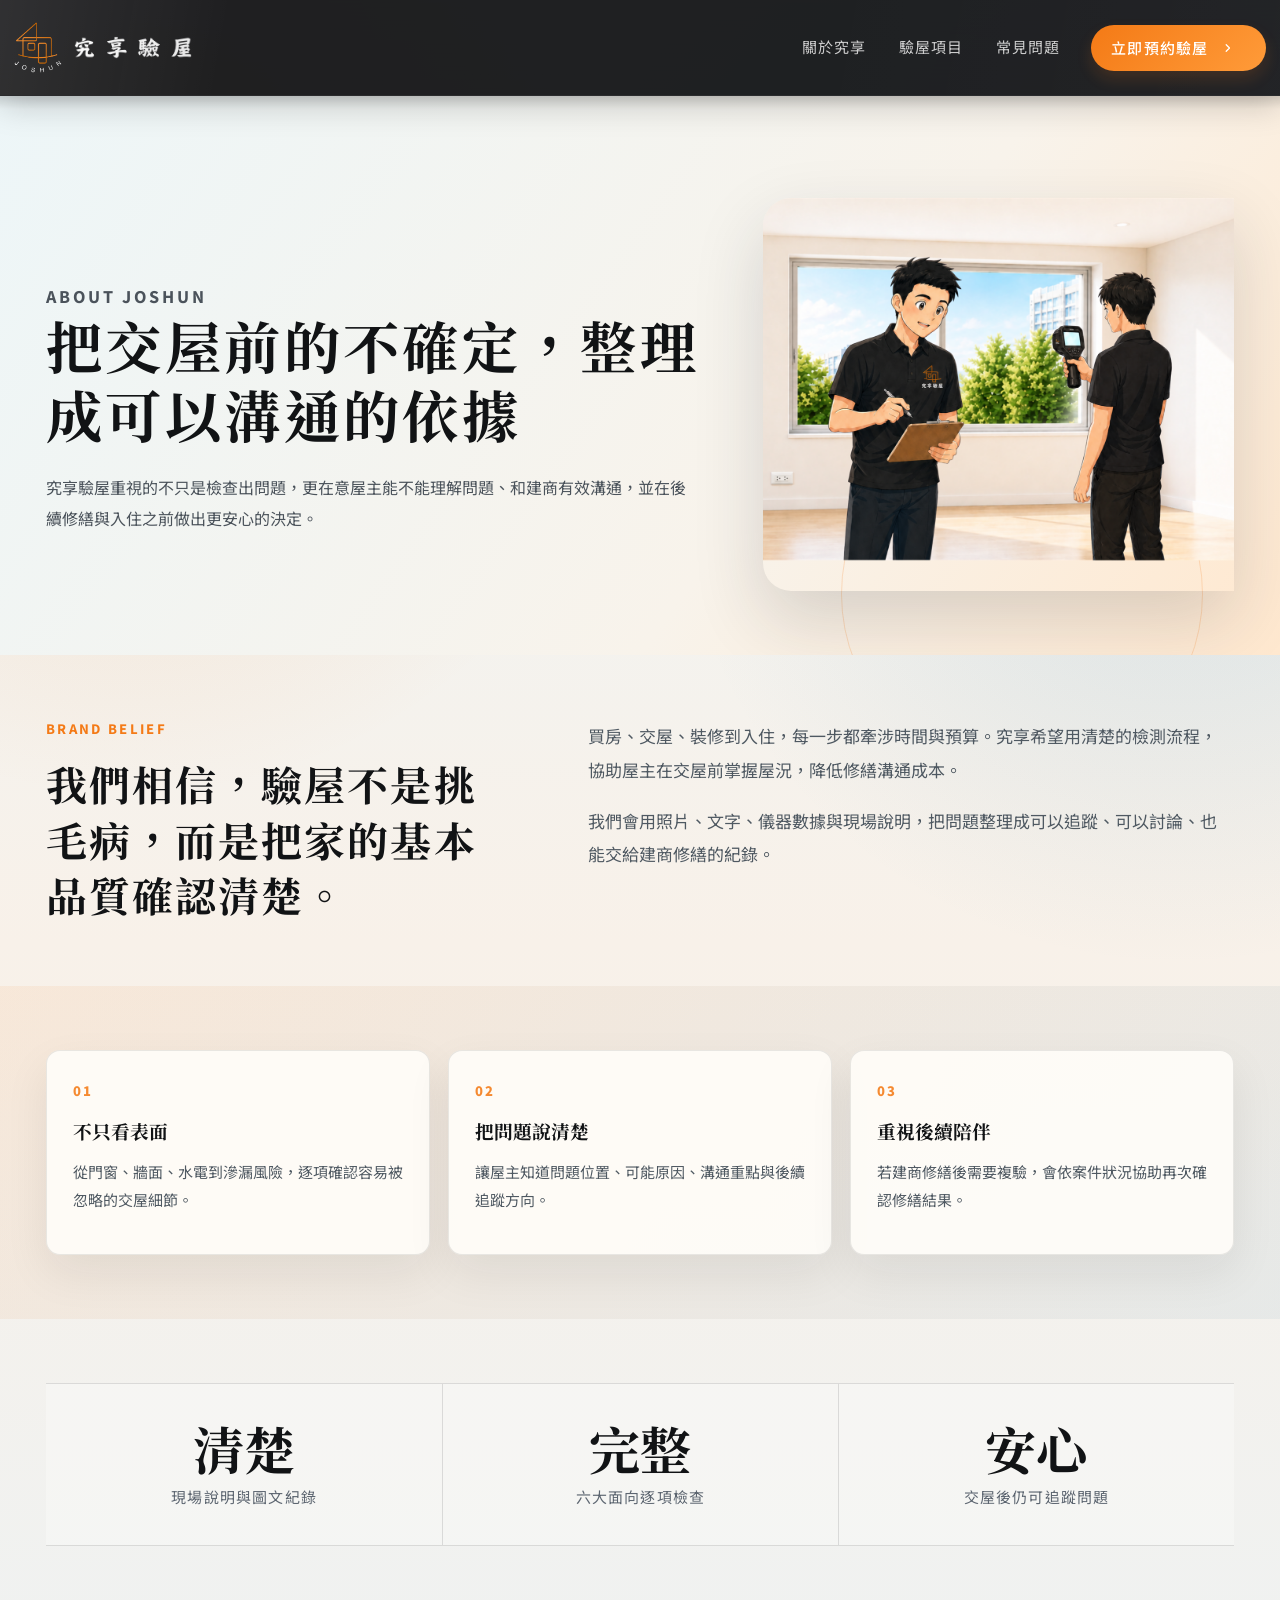
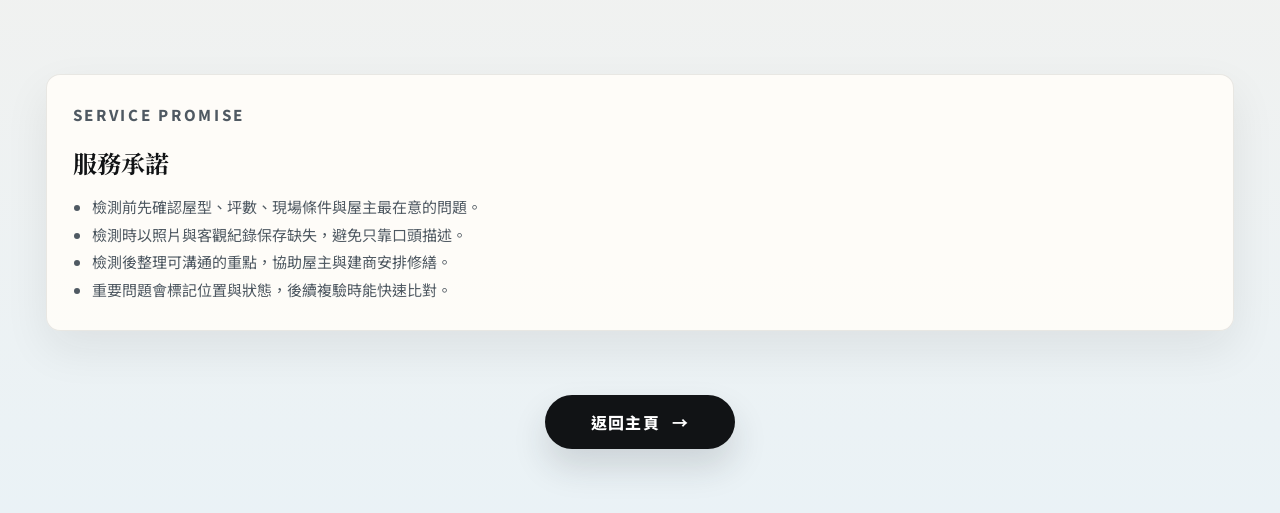
==== commit 6a464f5c: "Init" ====
--- a/pages/about.html
+++ b/pages/about.html
@@ -21,9 +21,9 @@
         <span></span><span></span><span></span>
       </button>
       <nav class="main-nav" id="mainNav" aria-label="主要導覽">
-        <a href="about.html">關於究享</a>
-        <a href="services.html">驗屋項目</a>
-        <a href="faq.html">常見問題</a>
+        <a aria-disabled="true">關於究享</a>
+        <a aria-disabled="true">驗屋項目</a>
+        <a aria-disabled="true">常見問題</a>
         <a class="nav-cta" href="../index.html#contact">立即預約驗屋 <span class="cta-arrow" aria-hidden="true"><svg viewBox="0 0 20 20" focusable="false"><path d="M7 4.5 12.5 10 7 15.5"/></svg><svg viewBox="0 0 20 20" focusable="false"><path d="M7 4.5 12.5 10 7 15.5"/></svg></span></a>
       </nav>
     </div>
--- a/css/style.css
+++ b/css/style.css
@@ -17,6 +17,47 @@
   --header-h:100px;
   --header-h-scrolled:82px;
 }
+
+.contact-intro-mobile-break {
+  display: none;
+}
+
+@media (max-width: 820px) {
+  .contact-intro-mobile-break {
+    display: block;
+  }
+}
+
+/* V143 | page 4 structure checklist icon size */
+#plan-inspection .plan-card:nth-child(4) .plan-icon-img {
+  transform: scale(.94) !important;
+  transform-origin: center !important;
+}
+
+/* V144 | page 2 desktop reason-card icon alignment */
+@media (min-width: 821px) {
+  #why-inspection .why-card .why-icon {
+    width: clamp(94px, 5.7vw, 112px) !important;
+    height: clamp(94px, 5.7vw, 112px) !important;
+    margin: 0 !important;
+    align-self: center !important;
+    justify-self: center !important;
+    display: flex !important;
+    align-items: center !important;
+    justify-content: center !important;
+    transform: none !important;
+  }
+
+  #why-inspection .why-card .why-icon img {
+    width: clamp(92px, 5.5vw, 108px) !important;
+    height: clamp(92px, 5.5vw, 108px) !important;
+    max-width: clamp(92px, 5.5vw, 108px) !important;
+    max-height: clamp(92px, 5.5vw, 108px) !important;
+    object-fit: contain !important;
+    object-position: center !important;
+  }
+}
+
 *{box-sizing:border-box}
 html{scroll-behavior:smooth}
 body{
@@ -12022,3 +12063,3207 @@
     width:168px !important;
   }
 }
+
+/* =========================================================
+   V100 | supplied inspection illustrations and tab estimate
+========================================================= */
+.hero-copy-inner .hero-subtitle{
+  margin-top:clamp(18px,1.6vw,30px) !important;
+}
+
+.care-section{
+  padding-bottom:clamp(44px,4.2vw,78px) !important;
+}
+.care-shell{
+  padding-bottom:clamp(28px,3vw,58px) !important;
+}
+.care-icon-circle{
+  background:transparent !important;
+  border:none !important;
+  box-shadow:none !important;
+  overflow:visible !important;
+  width:clamp(156px,10vw,212px) !important;
+  height:clamp(156px,10vw,212px) !important;
+}
+.care-icon-img{
+  display:block;
+  width:100%;
+  height:100%;
+  object-fit:contain;
+}
+.care-card h3{
+  padding-top:clamp(8px,.8vw,16px) !important;
+  min-height:clamp(92px,5.8vw,118px) !important;
+}
+.care-card-line{
+  margin:clamp(18px,1.35vw,26px) auto !important;
+}
+
+.plan-heading{
+  position:relative !important;
+  padding-top:clamp(74px,5.1vw,104px) !important;
+}
+.plan-heading::before{
+  top:clamp(22px,1.7vw,34px) !important;
+  transform:none !important;
+}
+.plan-heading::after{
+  content:"" !important;
+  position:absolute !important;
+  left:50% !important;
+  top:clamp(60px,4.15vw,84px) !important;
+  width:clamp(62px,4.4vw,86px) !important;
+  height:5px !important;
+  border-radius:999px !important;
+  transform:translateX(-50%) !important;
+  background:linear-gradient(90deg,var(--orange),var(--orange-2)) !important;
+}
+.plan-accent{
+  display:none !important;
+}
+.plan-icon-wrap{
+  background:transparent !important;
+  border:none !important;
+  box-shadow:none !important;
+  overflow:visible !important;
+  width:clamp(92px,6.6vw,132px) !important;
+  height:clamp(92px,6.6vw,132px) !important;
+  padding:0 !important;
+}
+.plan-icon-img{
+  display:block;
+  width:100%;
+  height:100%;
+  object-fit:contain;
+}
+.plan-card-head{
+  align-items:center !important;
+  gap:clamp(24px,1.8vw,36px) !important;
+}
+
+.faq-side{
+  transform:translateY(clamp(-42px,-2.2vw,-22px)) !important;
+}
+
+.pricing-service-card{
+  grid-template-columns:minmax(132px,clamp(150px,10vw,190px)) 1fr !important;
+  gap:clamp(28px,2vw,42px) !important;
+}
+.pricing-service-icon{
+  width:clamp(132px,9vw,180px) !important;
+  border-radius:20px !important;
+  background:rgba(255,247,240,.78) !important;
+  box-shadow:none !important;
+  overflow:visible !important;
+}
+.pricing-service-img{
+  display:block;
+  width:100%;
+  height:100%;
+  object-fit:contain;
+}
+.pricing-feature{
+  gap:10px !important;
+}
+.pricing-check{
+  width:30px !important;
+  height:30px !important;
+  display:inline-grid !important;
+  place-items:center !important;
+  font-size:0 !important;
+  background:transparent !important;
+  border:none !important;
+}
+.pricing-check img{
+  width:100%;
+  height:100%;
+  object-fit:contain;
+}
+
+.pricing-estimate-options{
+  margin-top:clamp(28px,2.1vw,38px) !important;
+  display:grid !important;
+  gap:clamp(18px,1.3vw,24px) !important;
+}
+.pricing-type-tabs{
+  display:grid !important;
+  grid-template-columns:repeat(2,minmax(0,1fr)) !important;
+  gap:0 !important;
+  padding:4px !important;
+  border:2px solid #202428 !important;
+  border-radius:10px !important;
+  background:#fff !important;
+}
+.pricing-type-tab{
+  min-height:46px !important;
+  border:0 !important;
+  border-radius:6px !important;
+  background:transparent !important;
+  color:#25292e !important;
+  font-size:clamp(18px,1.05vw,22px) !important;
+  font-weight:800 !important;
+  letter-spacing:.08em !important;
+  cursor:pointer !important;
+  transition:background-color .2s ease,color .2s ease,transform .2s ease !important;
+}
+.pricing-type-tab.is-active{
+  background:#e9f7f9 !important;
+  color:#101315 !important;
+  box-shadow:inset 0 0 0 1px rgba(14,22,26,.08) !important;
+}
+.pricing-type-tab:hover{
+  transform:translateY(-1px) !important;
+}
+.estimate-option{
+  display:none !important;
+  margin-top:0 !important;
+}
+.estimate-option.is-active{
+  display:block !important;
+}
+
+.contact-method-icon{
+  background:transparent !important;
+  border:none !important;
+  box-shadow:none !important;
+  width:clamp(52px,3.7vw,72px) !important;
+  height:clamp(52px,3.7vw,72px) !important;
+}
+.contact-method-img{
+  display:block;
+  width:100%;
+  height:100%;
+  object-fit:contain;
+}
+.contact-method-card{
+  border-width:1px !important;
+}
+.contact-method-card::after{
+  height:1px !important;
+  opacity:.16 !important;
+}
+.contact-divider,
+.footer-bottom{
+  border-top-width:1px !important;
+}
+
+@media (max-width:820px){
+  .hero-copy-inner .hero-subtitle{
+    margin-top:18px !important;
+  }
+  .care-section{
+    padding-bottom:42px !important;
+  }
+  .care-grid.mobile-carousel .care-icon-circle{
+    width:112px !important;
+    height:112px !important;
+  }
+  .care-grid.mobile-carousel .care-card h3{
+    padding-top:4px !important;
+    min-height:auto !important;
+  }
+  .plan-heading{
+    padding-top:76px !important;
+  }
+  .plan-heading::before{
+    top:24px !important;
+  }
+  .plan-heading::after{
+    top:58px !important;
+    left:0 !important;
+    transform:none !important;
+  }
+  .plan-grid.mobile-carousel .plan-icon-wrap{
+    width:88px !important;
+    height:88px !important;
+  }
+  .pricing-service-card{
+    grid-template-columns:96px minmax(0,1fr) !important;
+    gap:18px !important;
+  }
+  .pricing-service-icon{
+    width:96px !important;
+    border-radius:18px !important;
+  }
+  .pricing-type-tabs{
+    border-width:2px !important;
+  }
+  .pricing-type-tab{
+    min-height:42px !important;
+    font-size:17px !important;
+  }
+  .pricing-check{
+    width:26px !important;
+    height:26px !important;
+  }
+  .contact-method-icon{
+    width:48px !important;
+    height:48px !important;
+  }
+}
+/* V101 | mobile contact email balance and cleaned icon fit */
+@media (max-width:820px){
+  .contact-method-card:nth-child(3){
+    min-height:124px !important;
+    grid-template-columns:48px minmax(0,1fr) minmax(104px,30%) !important;
+    grid-template-rows:auto auto !important;
+    grid-template-areas:
+      "icon title body"
+      "icon meta body" !important;
+  }
+  .contact-method-card:nth-child(3) h3{
+    grid-area:title !important;
+    transform:none !important;
+  }
+  .contact-method-card:nth-child(3) strong{
+    grid-area:meta !important;
+    align-self:start !important;
+    justify-self:start !important;
+    max-width:100% !important;
+    font-size:12px !important;
+    line-height:1.35 !important;
+    white-space:nowrap !important;
+    color:#fff !important;
+    transform:none !important;
+  }
+  .contact-method-card:nth-child(3) p{
+    grid-area:body !important;
+    align-self:center !important;
+    justify-self:end !important;
+    margin:0 !important;
+    text-align:left !important;
+    transform:none !important;
+  }
+}
+/* V102 | checklist label alignment */
+.plan-heading::before{
+  top:clamp(48px,3.3vw,66px) !important;
+}
+.plan-heading::after{
+  left:0 !important;
+  top:clamp(86px,5.7vw,112px) !important;
+  transform:none !important;
+}
+@media (max-width:820px){
+  .plan-heading::before{
+    top:30px !important;
+  }
+  .plan-heading::after{
+    top:64px !important;
+    left:0 !important;
+  }
+}
+/* V103 | place checklist underline below the English label */
+.plan-heading::after{
+  top:clamp(176px,13vw,190px) !important;
+}
+@media (max-width:820px){
+  .plan-heading::after{
+    top:72px !important;
+  }
+}
+/* V104 | user supplied icon reset and section alignment fixes */
+.care-icon-arc,
+.care-icon-arc::before,
+.care-icon-arc::after{
+  display:none !important;
+}
+.care-icon-badge{
+  height:auto !important;
+  margin-bottom:clamp(20px,1.8vw,34px) !important;
+}
+.care-icon-circle{
+  width:clamp(112px,7.4vw,152px) !important;
+  height:clamp(112px,7.4vw,152px) !important;
+  background:transparent !important;
+  border:none !important;
+  box-shadow:none !important;
+}
+.care-card h3{
+  padding-top:clamp(18px,1.3vw,28px) !important;
+}
+.care-section{
+  padding-bottom:clamp(34px,3vw,58px) !important;
+}
+
+.plan-heading::before{
+  top:clamp(64px,4.7vw,82px) !important;
+  margin:0 !important;
+}
+.plan-heading::after{
+  top:clamp(202px,14.3vw,218px) !important;
+  height:3px !important;
+  width:clamp(58px,4vw,74px) !important;
+}
+.plan-card-head{
+  gap:clamp(34px,2.4vw,48px) !important;
+}
+.plan-head-copy{
+  padding-left:clamp(4px,.45vw,10px) !important;
+}
+
+.faq-side{
+  transform:translateY(clamp(-86px,-5vw,-58px)) !important;
+}
+
+.pricing-type-tabs{
+  border:1px solid rgba(21,31,34,.46) !important;
+  background:rgba(255,255,255,.78) !important;
+  padding:3px !important;
+  border-radius:10px !important;
+}
+.pricing-type-tab{
+  min-height:44px !important;
+  font-weight:500 !important;
+  letter-spacing:.04em !important;
+  color:#263136 !important;
+}
+.pricing-type-tab.is-active{
+  background:#fff4ea !important;
+  box-shadow:inset 0 0 0 1px rgba(255,129,24,.42) !important;
+  color:#101315 !important;
+}
+
+.contact-method-card .contact-pill-btn,
+.contact-method-card .contact-text-link,
+.contact-method-card:nth-child(1) .contact-pill-btn,
+.contact-method-card:nth-child(2) .contact-text-link{
+  border:1px solid rgba(255,255,255,.72) !important;
+  box-shadow:none !important;
+}
+.contact-method-card:nth-child(3) p{
+  color:#fff !important;
+  font-weight:800 !important;
+  letter-spacing:.01em !important;
+}
+.contact-method-card:nth-child(3) strong{
+  display:block !important;
+  color:rgba(255,255,255,.58) !important;
+  font-weight:600 !important;
+  line-height:1.65 !important;
+  white-space:normal !important;
+}
+
+@media (max-width:820px){
+  .care-grid.mobile-carousel .care-icon-arc{
+    display:none !important;
+  }
+  .care-grid.mobile-carousel .care-icon-circle{
+    width:104px !important;
+    height:104px !important;
+  }
+  .plan-heading::before{
+    top:34px !important;
+  }
+  .plan-heading::after{
+    top:70px !important;
+    height:3px !important;
+  }
+  .plan-grid.mobile-carousel .plan-card-head{
+    gap:22px !important;
+  }
+  .pricing-type-tabs{
+    border-width:1px !important;
+  }
+  .pricing-type-tab{
+    font-weight:500 !important;
+  }
+  .contact-method-card:nth-child(3){
+    min-height:128px !important;
+    grid-template-columns:48px minmax(0,1fr) !important;
+    grid-template-rows:auto auto auto !important;
+    grid-template-areas:
+      "icon title"
+      "icon body"
+      "icon meta" !important;
+    row-gap:2px !important;
+  }
+  .contact-method-card:nth-child(3) h3{
+    grid-area:title !important;
+    transform:none !important;
+  }
+  .contact-method-card:nth-child(3) p{
+    grid-area:body !important;
+    justify-self:start !important;
+    align-self:start !important;
+    margin:0 !important;
+    text-align:left !important;
+    transform:none !important;
+    white-space:normal !important;
+  }
+  .contact-method-card:nth-child(3) strong{
+    grid-area:meta !important;
+    justify-self:start !important;
+    align-self:start !important;
+    margin:0 !important;
+    transform:none !important;
+    text-align:left !important;
+  }
+}
+/* V105 | final requested alignment cleanup */
+.care-icon-badge::before,
+.care-icon-badge::after,
+.care-icon-arc,
+.care-icon-arc::before,
+.care-icon-arc::after{
+  content:none !important;
+  display:none !important;
+}
+
+.plan-heading{
+  position:relative !important;
+  display:grid !important;
+  grid-template-columns:minmax(340px,.44fr) minmax(420px,.56fr) !important;
+  column-gap:clamp(56px,5vw,96px) !important;
+  align-items:end !important;
+  padding-top:clamp(116px,7.4vw,142px) !important;
+  margin-bottom:clamp(42px,3.4vw,62px) !important;
+}
+.plan-heading::before{
+  content:"CHECKLIST" !important;
+  position:absolute !important;
+  top:clamp(34px,2.35vw,46px) !important;
+  left:0 !important;
+  width:auto !important;
+  height:auto !important;
+  margin:0 !important;
+  transform:none !important;
+  color:var(--brand-orange) !important;
+  font-size:clamp(12px,.72vw,14px) !important;
+  font-weight:800 !important;
+  line-height:1 !important;
+  letter-spacing:.34em !important;
+  z-index:2 !important;
+}
+.plan-heading::after{
+  content:"" !important;
+  position:absolute !important;
+  top:clamp(66px,4.45vw,84px) !important;
+  left:0 !important;
+  width:clamp(56px,3.8vw,72px) !important;
+  height:3px !important;
+  margin:0 !important;
+  border-radius:999px !important;
+  transform:none !important;
+  background:var(--brand-orange) !important;
+  z-index:2 !important;
+}
+.plan-heading h2{
+  grid-column:1 !important;
+  margin:0 !important;
+}
+.plan-heading p{
+  grid-column:2 !important;
+  align-self:end !important;
+  justify-self:start !important;
+  margin:0 !important;
+  transform:none !important;
+}
+.plan-accent{
+  display:none !important;
+}
+.plan-card-head{
+  grid-template-columns:clamp(96px,6.2vw,118px) minmax(0,1fr) !important;
+  gap:clamp(34px,2.6vw,52px) !important;
+  align-items:center !important;
+}
+.plan-head-copy{
+  padding-left:clamp(6px,.6vw,14px) !important;
+}
+
+.faq-side{
+  transform:translateY(clamp(-112px,-6.6vw,-76px)) !important;
+}
+.faq-symbol{
+  top:clamp(-52px,-2.8vw,-34px) !important;
+  font-size:clamp(205px,12.6vw,260px) !important;
+}
+
+@media (max-width:820px){
+  .plan-heading{
+    display:block !important;
+    padding-top:82px !important;
+    margin-bottom:28px !important;
+  }
+  .plan-heading::before{
+    top:28px !important;
+    left:0 !important;
+  }
+  .plan-heading::after{
+    top:58px !important;
+    left:0 !important;
+    width:64px !important;
+    height:3px !important;
+  }
+  .plan-heading p{
+    margin-top:22px !important;
+  }
+  .plan-grid.mobile-carousel .plan-card-head{
+    grid-template-columns:82px minmax(0,1fr) !important;
+    gap:22px !important;
+  }
+  .faq-side{
+    transform:none !important;
+  }
+  .faq-symbol{
+    top:-8px !important;
+    font-size:112px !important;
+  }
+}
+/* V106 | icon cleanup, pricing polish, and mobile carousel refinements */
+.care-card:nth-child(n) .care-icon-circle,
+.plan-card:nth-child(n) .plan-icon-wrap,
+.pricing-service-card:nth-child(n) .pricing-service-icon,
+.contact-method-card:nth-child(n) .contact-method-icon {
+  background: transparent !important;
+  border: 0 !important;
+  box-shadow: none !important;
+}
+
+.care-icon-badge,
+.care-icon-circle,
+.plan-icon-wrap,
+.pricing-service-icon,
+.contact-method-icon {
+  display: grid !important;
+  place-items: center !important;
+  overflow: visible !important;
+}
+
+.care-icon-badge {
+  justify-self: center !important;
+  margin-left: auto !important;
+  margin-right: auto !important;
+}
+
+.care-icon-circle {
+  width: clamp(126px, 7.6vw, 158px) !important;
+  height: clamp(126px, 7.6vw, 158px) !important;
+}
+
+.care-icon-img,
+.plan-icon-img,
+.pricing-service-img,
+.contact-method-img {
+  display: block !important;
+  object-fit: contain !important;
+  object-position: center !important;
+  margin: auto !important;
+}
+
+.care-icon-img {
+  width: 100% !important;
+  height: 100% !important;
+}
+
+.plan-icon-wrap {
+  width: clamp(78px, 4.8vw, 96px) !important;
+  height: clamp(78px, 4.8vw, 96px) !important;
+}
+
+.plan-icon-img {
+  width: 100% !important;
+  height: 100% !important;
+}
+
+.faq-side {
+  transform: translateY(clamp(-152px, -8.2vw, -104px)) !important;
+}
+
+.pricing-service-card {
+  grid-template-columns: clamp(104px, 7.1vw, 136px) 1fr !important;
+  align-items: center !important;
+}
+
+.pricing-service-icon {
+  width: clamp(90px, 6.2vw, 116px) !important;
+  height: clamp(90px, 6.2vw, 116px) !important;
+  align-self: center !important;
+  justify-self: center !important;
+}
+
+.pricing-service-img {
+  width: 100% !important;
+  height: 100% !important;
+}
+
+.pricing-type-tabs {
+  border: 1px solid rgba(255, 122, 24, .44) !important;
+  background: rgba(255, 255, 255, .94) !important;
+  box-shadow: inset 0 0 0 1px rgba(255, 255, 255, .72) !important;
+}
+
+.pricing-type-tab {
+  color: #2c373a !important;
+  font-weight: 500 !important;
+  letter-spacing: 0 !important;
+}
+
+.pricing-type-tab.is-active {
+  background: #fff1e5 !important;
+  color: #1d272b !important;
+  box-shadow: inset 0 0 0 1px rgba(255, 122, 24, .58) !important;
+}
+
+.pricing-btn {
+  background: linear-gradient(135deg, #f47a16, #ff9a34) !important;
+  color: #fff !important;
+  box-shadow: 0 14px 30px rgba(244, 122, 22, .24) !important;
+}
+
+.pricing-btn:hover,
+.pricing-btn:focus-visible {
+  background: linear-gradient(135deg, #e96808, #ff8616) !important;
+}
+
+.contact-methods {
+  margin-top: clamp(30px, 2.8vw, 46px) !important;
+}
+
+.contact-method-icon {
+  width: clamp(48px, 3.3vw, 66px) !important;
+  height: clamp(48px, 3.3vw, 66px) !important;
+}
+
+.contact-method-img {
+  width: 86% !important;
+  height: 86% !important;
+}
+
+@media (max-width: 820px) {
+  .faq-side {
+    transform: none !important;
+  }
+
+  .care-grid.mobile-carousel,
+  .plan-grid.mobile-carousel {
+    padding-bottom: 34px !important;
+  }
+
+  .care-grid.mobile-carousel {
+    margin-top: clamp(26px, 6vw, 42px) !important;
+  }
+
+  .care-grid.mobile-carousel > .care-card.mobile-carousel-slide {
+    border-top: 0 !important;
+  }
+
+  .care-grid.mobile-carousel > .care-card.is-mobile-active {
+    min-height: clamp(410px, 70vw, 500px) !important;
+    padding: clamp(30px, 6vw, 44px) clamp(26px, 6vw, 42px) 44px !important;
+    justify-content: center !important;
+  }
+
+  .care-card-line,
+  .care-grid.mobile-carousel .care-card::before,
+  .care-grid.mobile-carousel .care-card::after {
+    display: none !important;
+  }
+
+  .mobile-carousel-controls--belief .mobile-carousel-control,
+  .mobile-carousel-controls--checklist .mobile-carousel-control {
+    width: 34px !important;
+    height: 44px !important;
+    background: transparent !important;
+    border: 0 !important;
+    box-shadow: none !important;
+    color: #f47a16 !important;
+    font-size: 30px !important;
+    line-height: 1 !important;
+  }
+
+  .mobile-carousel-controls--belief .mobile-carousel-dots {
+    bottom: 4px !important;
+  }
+
+  .plan-grid.mobile-carousel {
+    margin-top: clamp(24px, 5.6vw, 40px) !important;
+  }
+
+  .plan-grid.mobile-carousel > .plan-card.is-mobile-active {
+    min-height: clamp(330px, 60vw, 410px) !important;
+    padding: 28px 28px 42px !important;
+  }
+
+  .plan-grid.mobile-carousel .plan-card-content {
+    margin-bottom: 0 !important;
+  }
+
+  .mobile-carousel-controls--checklist .mobile-carousel-dots {
+    bottom: 4px !important;
+  }
+
+  .workflow-timeline.mobile-carousel {
+    position: relative !important;
+    display: block !important;
+    min-height: clamp(324px, 62vw, 404px) !important;
+    height: clamp(324px, 62vw, 404px) !important;
+    padding: 0 0 40px !important;
+    overflow: hidden !important;
+  }
+
+  .workflow-timeline.mobile-carousel > .workflow-step.mobile-carousel-slide {
+    display: block !important;
+    position: absolute !important;
+    top: 0 !important;
+    left: 9% !important;
+    width: 82% !important;
+    min-height: clamp(282px, 52vw, 352px) !important;
+    margin: 0 !important;
+    opacity: 0 !important;
+    pointer-events: none !important;
+    transform: translateX(calc(var(--mobile-slide-offset, 0) * 88%)) scale(.9) !important;
+    transition: transform .38s ease, opacity .38s ease, filter .38s ease !important;
+    filter: saturate(.88) contrast(.96) !important;
+  }
+
+  .workflow-timeline.mobile-carousel > .workflow-step.is-mobile-active {
+    opacity: 1 !important;
+    pointer-events: auto !important;
+    z-index: 3 !important;
+    transform: translateX(0) scale(1) !important;
+    filter: none !important;
+  }
+
+  .workflow-timeline.mobile-carousel > .workflow-step.is-prev,
+  .workflow-timeline.mobile-carousel > .workflow-step.is-next {
+    opacity: .34 !important;
+    pointer-events: auto !important;
+    z-index: 1 !important;
+  }
+
+  .workflow-timeline.mobile-carousel .mobile-carousel-control {
+    display: none !important;
+  }
+
+  .workflow-timeline.mobile-carousel .mobile-carousel-dots {
+    bottom: 2px !important;
+  }
+
+  .pricing-service-card {
+    grid-template-columns: repeat(3, minmax(0, 1fr)) !important;
+  }
+
+  .pricing-service-icon {
+    width: clamp(54px, 15vw, 68px) !important;
+    height: clamp(54px, 15vw, 68px) !important;
+  }
+
+  .contact-methods {
+    margin-top: 22px !important;
+  }
+
+  .contact-method-card {
+    display: grid !important;
+    grid-template-columns: 58px minmax(0, 1fr) minmax(116px, 32%) !important;
+    column-gap: 20px !important;
+    align-items: center !important;
+    align-content: center !important;
+    min-height: 118px !important;
+    padding: 20px 18px !important;
+  }
+
+  .contact-method-icon {
+    width: 48px !important;
+    height: 48px !important;
+    justify-self: center !important;
+  }
+
+  .contact-method-card h3,
+  .contact-method-card p,
+  .contact-method-card strong {
+    grid-column: 2 !important;
+    margin-left: 0 !important;
+    text-align: left !important;
+  }
+
+  .contact-method-card h3 {
+    margin-bottom: 4px !important;
+  }
+
+  .contact-method-card p {
+    margin-bottom: 2px !important;
+  }
+
+  .contact-method-card .contact-card-action {
+    grid-column: 3 !important;
+    justify-self: center !important;
+    width: min(118px, 100%) !important;
+  }
+}
+/* V107 | tighten mobile card rhythm and final section alignment */
+@media (min-width: 821px) {
+  .plan-heading {
+    padding-top: clamp(24px, 2.4vw, 42px) !important;
+  }
+
+  .plan-heading::after {
+    top: clamp(86px, 5.4vw, 110px) !important;
+    height: 2px !important;
+  }
+
+  .faq-side {
+    transform: translateY(clamp(-174px, -9.1vw, -122px)) !important;
+  }
+}
+
+@media (max-width: 820px) {
+  .care-grid.mobile-carousel {
+    margin-top: clamp(14px, 3.8vw, 28px) !important;
+    padding-bottom: 24px !important;
+  }
+
+  .care-grid.mobile-carousel > .care-card.is-mobile-active {
+    min-height: clamp(330px, 58vw, 410px) !important;
+    padding: clamp(18px, 4vw, 30px) clamp(24px, 6vw, 40px) 34px !important;
+    justify-content: flex-start !important;
+  }
+
+  .care-grid.mobile-carousel .care-icon-badge {
+    margin-top: clamp(8px, 2.8vw, 18px) !important;
+    margin-bottom: clamp(18px, 4vw, 28px) !important;
+  }
+
+  .mobile-carousel-controls--belief .mobile-carousel-dots {
+    bottom: 0 !important;
+  }
+
+  .workflow-timeline.mobile-carousel {
+    min-height: clamp(286px, 54vw, 356px) !important;
+    height: clamp(286px, 54vw, 356px) !important;
+    padding-bottom: 34px !important;
+  }
+
+  .workflow-timeline.mobile-carousel > .workflow-step.mobile-carousel-slide {
+    min-height: clamp(250px, 47vw, 318px) !important;
+    height: clamp(250px, 47vw, 318px) !important;
+  }
+
+  .workflow-timeline.mobile-carousel .workflow-step::before {
+    margin-bottom: 12px !important;
+    font-size: clamp(36px, 9vw, 48px) !important;
+  }
+
+  .workflow-timeline.mobile-carousel .workflow-content,
+  .workflow-timeline.mobile-carousel .workflow-step.is-top .workflow-content,
+  .workflow-timeline.mobile-carousel .workflow-step.is-bottom .workflow-content {
+    min-height: 0 !important;
+    display: block !important;
+    padding: 0 clamp(24px, 6vw, 38px) 24px !important;
+    text-align: left !important;
+  }
+
+  .workflow-timeline.mobile-carousel .workflow-badge {
+    margin-bottom: 16px !important;
+  }
+
+  .workflow-timeline.mobile-carousel .mobile-carousel-dots {
+    bottom: 0 !important;
+  }
+
+  .plan-grid.mobile-carousel > .plan-card.is-mobile-active {
+    min-height: clamp(310px, 56vw, 390px) !important;
+    padding-bottom: 34px !important;
+  }
+}
+/* V108 | rebuild desktop checklist heading rhythm */
+@media (min-width: 821px) {
+  #plan-inspection .plan-heading {
+    position: relative !important;
+    display: grid !important;
+    grid-template-columns: minmax(260px, .72fr) minmax(0, 1fr) !important;
+    grid-template-areas:
+      "eyebrow copy"
+      "title copy" !important;
+    column-gap: clamp(28px, 4vw, 72px) !important;
+    row-gap: 44px !important;
+    align-items: end !important;
+    padding-top: clamp(20px, 2vw, 34px) !important;
+    margin-bottom: clamp(34px, 3vw, 50px) !important;
+  }
+
+  #plan-inspection .plan-heading::before {
+    grid-area: eyebrow !important;
+    position: static !important;
+    align-self: start !important;
+    margin: 0 !important;
+    display: inline-flex !important;
+    width: max-content !important;
+  }
+
+  #plan-inspection .plan-heading::after {
+    content: "" !important;
+    position: absolute !important;
+    left: 0 !important;
+    top: clamp(56px, 4.2vw, 72px) !important;
+    width: clamp(56px, 3.8vw, 72px) !important;
+    height: 2px !important;
+    border-radius: 999px !important;
+    background: var(--brand-orange) !important;
+    transform: none !important;
+  }
+
+  #plan-inspection .plan-heading h2 {
+    grid-area: title !important;
+    margin: 0 !important;
+  }
+
+  #plan-inspection .plan-heading p {
+    grid-area: copy !important;
+    align-self: end !important;
+    margin: 0 !important;
+  }
+}
+
+/* V109 | final alignment pass for desktop and mobile visuals */
+@media (min-width:821px){
+  #care-commitment .care-grid:not(.mobile-carousel) .care-icon-badge{
+    width:clamp(148px,8.4vw,188px) !important;
+    height:clamp(126px,7.4vw,162px) !important;
+    display:grid !important;
+    place-items:center !important;
+    justify-self:center !important;
+    margin:0 auto clamp(20px,1.5vw,30px) !important;
+  }
+  #care-commitment .care-grid:not(.mobile-carousel) .care-icon-circle{
+    width:clamp(112px,6.8vw,142px) !important;
+    height:clamp(112px,6.8vw,142px) !important;
+    background:transparent !important;
+    border:0 !important;
+    box-shadow:none !important;
+  }
+  #care-commitment .care-icon-img{
+    width:100% !important;
+    height:100% !important;
+    object-fit:contain !important;
+    object-position:center !important;
+    filter:saturate(.94) contrast(.88) brightness(.98) !important;
+    opacity:.94 !important;
+  }
+  #care-commitment .care-card h3{
+    margin-top:clamp(14px,1.2vw,24px) !important;
+  }
+
+  #plan-inspection .plan-card-head{
+    display:grid !important;
+    grid-template-columns:clamp(110px,6.4vw,132px) minmax(0,1fr) !important;
+    gap:clamp(14px,1.15vw,24px) !important;
+    align-items:center !important;
+  }
+  #plan-inspection .plan-head-copy{
+    padding-left:0 !important;
+    transform:translateX(-8px) !important;
+  }
+  #plan-inspection .plan-head-copy h3{
+    letter-spacing:.04em !important;
+  }
+  #plan-inspection .plan-icon-wrap{
+    width:clamp(108px,6.4vw,128px) !important;
+    height:clamp(108px,6.4vw,128px) !important;
+    background:transparent !important;
+    border:0 !important;
+    box-shadow:none !important;
+    overflow:visible !important;
+  }
+  #plan-inspection .plan-icon-img{
+    width:114% !important;
+    height:114% !important;
+    max-width:none !important;
+    max-height:none !important;
+    object-fit:contain !important;
+    object-position:center !important;
+  }
+  #plan-inspection .plan-card:nth-child(1) .plan-icon-img{
+    width:104% !important;
+    height:104% !important;
+  }
+  #plan-inspection .plan-card:nth-child(4) .plan-icon-img,
+  #plan-inspection .plan-card:nth-child(5) .plan-icon-img,
+  #plan-inspection .plan-card:nth-child(6) .plan-icon-img{
+    width:120% !important;
+    height:120% !important;
+  }
+  #plan-inspection .plan-list-wrap{
+    grid-template-columns:minmax(0,1fr) minmax(0,1fr) !important;
+    column-gap:0 !important;
+  }
+  #plan-inspection .plan-list-wrap ul:first-child{
+    padding:0 clamp(24px,1.65vw,34px) 0 0 !important;
+  }
+  #plan-inspection .plan-list-wrap ul + ul{
+    border-left:1px solid rgba(66,76,84,.15) !important;
+    padding:0 0 0 clamp(24px,1.65vw,34px) !important;
+  }
+
+  #faq-home .faq-side{
+    transform:translateY(clamp(-248px,-11.8vw,-200px)) !important;
+  }
+  #faq-home .faq-symbol{
+    top:clamp(-96px,-5.2vw,-72px) !important;
+    font-size:clamp(238px,14.4vw,318px) !important;
+  }
+
+  #pricing-estimate .pricing-service-icon{
+    background:transparent !important;
+    border:0 !important;
+    box-shadow:none !important;
+    overflow:visible !important;
+  }
+  #pricing-estimate .pricing-service-card:first-child .pricing-service-img{
+    width:112% !important;
+    height:112% !important;
+    max-width:none !important;
+    max-height:none !important;
+  }
+  #pricing-estimate .pricing-form-label-wrap label{
+    font-weight:600 !important;
+  }
+  #pricing-estimate .pricing-type-tabs{
+    border:1px solid rgba(112,124,128,.46) !important;
+    background:rgba(255,255,255,.9) !important;
+    box-shadow:none !important;
+  }
+  #pricing-estimate .pricing-type-tab{
+    min-height:40px !important;
+    font-size:clamp(14px,.82vw,16px) !important;
+    font-weight:500 !important;
+    color:#303a3e !important;
+  }
+  #pricing-estimate .pricing-type-tab.is-active{
+    background:#eef4f3 !important;
+    color:#152025 !important;
+    box-shadow:inset 0 0 0 1px rgba(108,124,128,.38) !important;
+  }
+  #pricing-estimate .pricing-btn{
+    background:linear-gradient(135deg,#f07a1c,#ff9638) !important;
+    font-size:clamp(15px,.9vw,17px) !important;
+    font-weight:700 !important;
+    box-shadow:0 12px 24px rgba(240,122,28,.22) !important;
+  }
+
+  #contact .contact-methods{
+    margin-top:clamp(52px,4vw,72px) !important;
+  }
+  #contact .contact-method-card,
+  #contact .contact-method-card:nth-child(n+2){
+    min-height:clamp(188px,12.4vw,222px) !important;
+    padding:clamp(26px,1.9vw,34px) !important;
+  }
+  #contact .contact-method-icon,
+  #contact .contact-method-card:nth-child(n+2) .contact-method-icon{
+    width:clamp(46px,2.9vw,58px) !important;
+    height:clamp(46px,2.9vw,58px) !important;
+  }
+}
+
+@media (max-width:820px){
+  #why-inspection .why-card{
+    grid-template-columns:92px 28px minmax(0,1fr) !important;
+    padding-left:clamp(28px,7vw,42px) !important;
+    padding-right:clamp(24px,6vw,36px) !important;
+  }
+  #why-inspection .why-icon{
+    justify-self:center !important;
+    transform:translateX(8px) !important;
+  }
+  #why-inspection .why-divider{
+    justify-self:center !important;
+    transform:translateX(8px) !important;
+  }
+  #why-inspection .why-card-copy{
+    transform:translateX(12px) !important;
+  }
+
+  #care-commitment .care-heading{
+    margin-bottom:clamp(2px,1vw,10px) !important;
+  }
+  #care-commitment .care-grid.mobile-carousel{
+    margin-top:0 !important;
+    padding-bottom:22px !important;
+    transform:translateY(-30px) !important;
+    margin-bottom:-28px !important;
+  }
+  #care-commitment .care-grid.mobile-carousel > .care-card.is-mobile-active{
+    min-height:clamp(310px,54vw,380px) !important;
+    padding:clamp(12px,3vw,22px) clamp(26px,6vw,40px) 28px !important;
+    justify-content:center !important;
+  }
+  #care-commitment .care-grid.mobile-carousel .care-icon-badge{
+    margin-top:0 !important;
+    margin-bottom:clamp(12px,3vw,20px) !important;
+  }
+  #care-commitment .mobile-carousel-controls--belief .mobile-carousel-control{
+    background:transparent !important;
+    border:0 !important;
+    box-shadow:none !important;
+  }
+  #care-commitment .mobile-carousel-controls--belief .mobile-carousel-dots{
+    bottom:2px !important;
+  }
+
+  #plan-inspection .plan-grid.mobile-carousel{
+    padding-bottom:54px !important;
+  }
+  #plan-inspection .plan-grid.mobile-carousel > .plan-card.is-mobile-active{
+    min-height:clamp(280px,50vw,340px) !important;
+    padding:22px 26px 30px !important;
+  }
+  #plan-inspection .plan-grid.mobile-carousel .plan-card-head{
+    grid-template-columns:96px minmax(0,1fr) !important;
+    gap:18px !important;
+  }
+  #plan-inspection .plan-grid.mobile-carousel .plan-icon-wrap{
+    width:92px !important;
+    height:92px !important;
+    background:transparent !important;
+    border:0 !important;
+    box-shadow:none !important;
+  }
+  #plan-inspection .plan-grid.mobile-carousel .plan-list-wrap{
+    margin-top:18px !important;
+  }
+  #plan-inspection .mobile-carousel-controls--checklist .mobile-carousel-control{
+    top:auto !important;
+    bottom:0 !important;
+    width:30px !important;
+    height:30px !important;
+    transform:none !important;
+    background:transparent !important;
+    border:0 !important;
+    box-shadow:none !important;
+    color:#f47a16 !important;
+    font-size:30px !important;
+  }
+  #plan-inspection .mobile-carousel-controls--checklist .mobile-carousel-control--prev{
+    left:calc(50% - 88px) !important;
+    right:auto !important;
+  }
+  #plan-inspection .mobile-carousel-controls--checklist .mobile-carousel-control--next{
+    right:calc(50% - 88px) !important;
+    left:auto !important;
+  }
+  #plan-inspection .mobile-carousel-controls--checklist .mobile-carousel-dots{
+    bottom:5px !important;
+  }
+
+  #workflow .workflow-timeline.mobile-carousel{
+    min-height:clamp(238px,49vw,304px) !important;
+    height:clamp(238px,49vw,304px) !important;
+    padding-bottom:34px !important;
+    overflow:hidden !important;
+  }
+  #workflow .workflow-timeline.mobile-carousel > .workflow-step.mobile-carousel-slide{
+    left:11% !important;
+    width:78% !important;
+    min-height:clamp(208px,42vw,268px) !important;
+    height:clamp(208px,42vw,268px) !important;
+    transform:translateX(calc(var(--mobile-slide-offset, 0) * 84%)) scale(.88) !important;
+    opacity:0 !important;
+  }
+  #workflow .workflow-timeline.mobile-carousel > .workflow-step.is-mobile-active{
+    opacity:1 !important;
+    transform:translateX(0) scale(1) !important;
+  }
+  #workflow .workflow-timeline.mobile-carousel > .workflow-step.is-prev,
+  #workflow .workflow-timeline.mobile-carousel > .workflow-step.is-next{
+    opacity:.34 !important;
+  }
+  #workflow .workflow-timeline.mobile-carousel .workflow-content,
+  #workflow .workflow-timeline.mobile-carousel .workflow-step.is-top .workflow-content,
+  #workflow .workflow-timeline.mobile-carousel .workflow-step.is-bottom .workflow-content{
+    padding:0 22px 18px !important;
+  }
+  #workflow .workflow-timeline.mobile-carousel .workflow-badge{
+    margin-bottom:10px !important;
+  }
+  #workflow .workflow-timeline.mobile-carousel .mobile-carousel-control{
+    display:none !important;
+  }
+  #workflow .workflow-timeline.mobile-carousel .mobile-carousel-dots{
+    bottom:0 !important;
+  }
+
+  #contact .contact-methods{
+    margin-top:24px !important;
+  }
+  #contact .contact-method-card,
+  #contact .contact-method-card:nth-child(n+2){
+    display:grid !important;
+    grid-template-columns:50px minmax(0,1fr) 126px !important;
+    column-gap:16px !important;
+    align-items:center !important;
+    align-content:center !important;
+    min-height:112px !important;
+    padding:16px 18px !important;
+  }
+  #contact .contact-method-icon,
+  #contact .contact-method-card:nth-child(n+2) .contact-method-icon{
+    width:42px !important;
+    height:42px !important;
+    grid-column:1 !important;
+    grid-row:1 / span 3 !important;
+    align-self:center !important;
+    justify-self:center !important;
+  }
+  #contact .contact-method-card h3,
+  #contact .contact-method-card:nth-child(n+2) h3{
+    grid-column:2 !important;
+    margin:0 0 4px !important;
+    font-size:18px !important;
+    line-height:1.22 !important;
+    color:#fff !important;
+    white-space:nowrap !important;
+  }
+  #contact .contact-method-card p,
+  #contact .contact-method-card:nth-child(n+2) p,
+  #contact .contact-method-card strong,
+  #contact .contact-method-card:nth-child(n+2) strong{
+    grid-column:2 !important;
+    margin:0 !important;
+    font-size:13px !important;
+    line-height:1.48 !important;
+    color:rgba(255,255,255,.68) !important;
+    text-align:left !important;
+  }
+  #contact .contact-method-card strong,
+  #contact .contact-method-card:nth-child(n+2) strong{
+    color:rgba(255,255,255,.92) !important;
+    font-weight:700 !important;
+  }
+  #contact .contact-method-card .contact-pill-btn,
+  #contact .contact-method-card .contact-text-link,
+  #contact .contact-method-card:nth-child(1) .contact-pill-btn,
+  #contact .contact-method-card:nth-child(2) .contact-text-link{
+    grid-column:3 !important;
+    grid-row:1 / span 3 !important;
+    align-self:center !important;
+    justify-self:center !important;
+    min-height:40px !important;
+    border:2px solid rgba(255,138,31,.76) !important;
+    color:#ff8a1f !important;
+    background:rgba(255,138,31,.06) !important;
+    font-size:13px !important;
+    font-weight:800 !important;
+    padding:0 14px !important;
+  }
+  #contact .contact-method-card:nth-child(3),
+  #contact .contact-method-card:nth-child(3):nth-child(n+2){
+    grid-template-columns:50px minmax(0,1fr) !important;
+  }
+  #contact .contact-method-card:nth-child(3) h3,
+  #contact .contact-method-card:nth-child(3) p,
+  #contact .contact-method-card:nth-child(3) strong{
+    grid-column:2 !important;
+  }
+}
+
+/* V110 | final requested alignment corrections */
+@media (min-width:821px){
+  #care-commitment .care-grid:not(.mobile-carousel) .care-icon-circle{
+    position:relative !important;
+    left:0 !important;
+    top:0 !important;
+    transform:none !important;
+    margin:0 auto !important;
+    width:clamp(118px,7.1vw,148px) !important;
+    height:clamp(118px,7.1vw,148px) !important;
+  }
+  #care-commitment .care-grid:not(.mobile-carousel) .care-icon-img{
+    width:100% !important;
+    height:100% !important;
+    max-width:none !important;
+    max-height:none !important;
+    filter:grayscale(.08) saturate(.82) contrast(.9) brightness(.98) !important;
+    opacity:.96 !important;
+  }
+
+  #plan-inspection .plan-card-head{
+    grid-template-columns:clamp(122px,7.2vw,146px) minmax(0,1fr) !important;
+    gap:clamp(12px,.9vw,18px) !important;
+  }
+  #plan-inspection .plan-head-copy{
+    transform:translateX(-22px) !important;
+  }
+  #plan-inspection .plan-icon-wrap{
+    width:clamp(122px,7.2vw,146px) !important;
+    height:clamp(122px,7.2vw,146px) !important;
+  }
+  #plan-inspection .plan-card:nth-child(n) .plan-icon-img{
+    width:118% !important;
+    height:118% !important;
+  }
+  #plan-inspection .plan-card:nth-child(1) .plan-icon-img{
+    width:112% !important;
+    height:112% !important;
+  }
+  #plan-inspection .plan-card:nth-child(2) .plan-icon-img,
+  #plan-inspection .plan-card:nth-child(3) .plan-icon-img,
+  #plan-inspection .plan-card:nth-child(4) .plan-icon-img,
+  #plan-inspection .plan-card:nth-child(5) .plan-icon-img,
+  #plan-inspection .plan-card:nth-child(6) .plan-icon-img{
+    width:126% !important;
+    height:126% !important;
+  }
+  #plan-inspection .plan-list-wrap{
+    width:calc(100% - clamp(80px,5.8vw,108px)) !important;
+    margin-left:auto !important;
+    margin-right:auto !important;
+  }
+  #plan-inspection .plan-list-wrap ul:first-child{
+    padding-right:clamp(22px,1.55vw,32px) !important;
+  }
+  #plan-inspection .plan-list-wrap ul + ul{
+    padding-left:clamp(22px,1.55vw,32px) !important;
+  }
+
+  #faq-home .faq-side{
+    transform:translateY(clamp(-330px,-21vw,-292px)) !important;
+  }
+  #faq-home .faq-symbol{
+    top:clamp(-126px,-6.8vw,-96px) !important;
+    font-size:clamp(270px,16vw,346px) !important;
+  }
+
+  #pricing-estimate .pricing-service-card:first-child .pricing-service-img{
+    width:126% !important;
+    height:126% !important;
+  }
+  #pricing-estimate .pricing-type-tabs{
+    border-color:rgba(118,128,132,.56) !important;
+    background:#fffdf9 !important;
+  }
+  #pricing-estimate .pricing-type-tab{
+    font-size:clamp(13px,.78vw,15px) !important;
+    font-weight:500 !important;
+    color:#31393d !important;
+  }
+  #pricing-estimate .pricing-type-tab.is-active{
+    background:#fff2e8 !important;
+    color:#1d2528 !important;
+    box-shadow:inset 0 0 0 1px rgba(244,122,22,.42) !important;
+  }
+  #pricing-estimate .pricing-btn{
+    background:linear-gradient(135deg,#f47a16,#ff8a1f) !important;
+    font-size:clamp(14px,.82vw,16px) !important;
+    letter-spacing:.06em !important;
+  }
+
+  #contact .contact-methods{
+    margin-top:clamp(42px,3.3vw,62px) !important;
+  }
+  #contact .contact-method-card,
+  #contact .contact-method-card:nth-child(n+2){
+    min-height:0 !important;
+    height:clamp(198px,14.5vw,228px) !important;
+    padding:clamp(22px,1.65vw,30px) !important;
+  }
+  #contact .contact-method-card strong,
+  #contact .contact-method-card:nth-child(n+2) strong{
+    color:#fff !important;
+  }
+  #contact .contact-method-card p,
+  #contact .contact-method-card:nth-child(n+2) p{
+    color:rgba(255,255,255,.66) !important;
+  }
+}
+
+@media (max-width:820px){
+  #why-inspection .why-card-copy{
+    transform:translateX(18px) !important;
+  }
+  #care-commitment .care-grid.mobile-carousel{
+    transform:translateY(-46px) !important;
+    margin-bottom:-44px !important;
+  }
+  #care-commitment .mobile-carousel-controls--belief{
+    margin-top:-8px !important;
+  }
+  #care-commitment .care-grid.mobile-carousel .care-card-line{
+    display:none !important;
+  }
+
+  #plan-inspection .mobile-carousel-controls--checklist .mobile-carousel-control{
+    bottom:2px !important;
+  }
+  #plan-inspection .mobile-carousel-controls--checklist .mobile-carousel-control--prev{
+    left:calc(50% - 92px) !important;
+  }
+  #plan-inspection .mobile-carousel-controls--checklist .mobile-carousel-control--next{
+    right:calc(50% - 92px) !important;
+  }
+  #plan-inspection .mobile-carousel-controls--checklist .mobile-carousel-dots{
+    bottom:8px !important;
+  }
+
+  #workflow .workflow-timeline.mobile-carousel{
+    overflow:hidden !important;
+    min-height:clamp(220px,46vw,286px) !important;
+    height:clamp(220px,46vw,286px) !important;
+  }
+  #workflow .workflow-timeline.mobile-carousel > .workflow-step.mobile-carousel-slide{
+    left:13% !important;
+    width:74% !important;
+    min-height:clamp(196px,39vw,246px) !important;
+    height:clamp(196px,39vw,246px) !important;
+    transform:translateX(calc(var(--mobile-slide-offset, 0) * 86%)) scale(.88) !important;
+  }
+  #workflow .workflow-timeline.mobile-carousel > .workflow-step.is-mobile-active{
+    transform:translateX(0) scale(1) !important;
+  }
+
+  #contact .contact-method-card,
+  #contact .contact-method-card:nth-child(n+2){
+    position:relative !important;
+    grid-template-columns:48px minmax(0,1fr) !important;
+    column-gap:16px !important;
+    min-height:118px !important;
+    padding:16px 154px 16px 18px !important;
+  }
+  #contact .contact-method-card h3,
+  #contact .contact-method-card:nth-child(n+2) h3{
+    font-size:17px !important;
+    line-height:1.2 !important;
+  }
+  #contact .contact-method-card p,
+  #contact .contact-method-card:nth-child(n+2) p,
+  #contact .contact-method-card strong,
+  #contact .contact-method-card:nth-child(n+2) strong{
+    font-size:12.5px !important;
+    line-height:1.45 !important;
+  }
+  #contact .contact-method-card .contact-pill-btn,
+  #contact .contact-method-card .contact-text-link,
+  #contact .contact-method-card:nth-child(1) .contact-pill-btn,
+  #contact .contact-method-card:nth-child(2) .contact-text-link{
+    position:absolute !important;
+    right:18px !important;
+    top:50% !important;
+    transform:translateY(-50%) !important;
+    min-height:42px !important;
+    border:2.5px solid rgba(255,138,31,.88) !important;
+    color:#ff8a1f !important;
+    background:rgba(255,138,31,.07) !important;
+    font-size:12.5px !important;
+  }
+  #contact .contact-method-card:nth-child(3),
+  #contact .contact-method-card:nth-child(3):nth-child(n+2){
+    padding-right:18px !important;
+  }
+  #contact .contact-method-card strong,
+  #contact .contact-method-card:nth-child(n+2) strong{
+    color:#fff !important;
+  }
+  #contact .contact-method-card p,
+  #contact .contact-method-card:nth-child(n+2) p{
+    color:rgba(255,255,255,.66) !important;
+  }
+}
+/* V111 | mobile contact absolute button centering */
+@media (max-width:820px){
+  #contact .contact-method-card .contact-pill-btn,
+  #contact .contact-method-card .contact-text-link,
+  #contact .contact-method-card:nth-child(1) .contact-pill-btn,
+  #contact .contact-method-card:nth-child(2) .contact-text-link{
+    grid-column:auto !important;
+    grid-row:auto !important;
+    top:50% !important;
+    transform:translateY(-50%) !important;
+  }
+}
+/* V112 | remove inherited mobile contact button bottom anchor */
+@media (max-width:820px){
+  #contact .contact-method-card .contact-pill-btn,
+  #contact .contact-method-card .contact-text-link,
+  #contact .contact-method-card:nth-child(1) .contact-pill-btn,
+  #contact .contact-method-card:nth-child(2) .contact-text-link{
+    bottom:auto !important;
+  }
+}
+/* V113 | mobile contact action vertical alignment */
+@media (max-width:820px){
+  #contact .contact-method-card .contact-pill-btn,
+  #contact .contact-method-card .contact-text-link,
+  #contact .contact-method-card:nth-child(1) .contact-pill-btn,
+  #contact .contact-method-card:nth-child(2) .contact-text-link{
+    margin-top:0 !important;
+    margin-bottom:0 !important;
+    bottom:auto !important;
+    top:50% !important;
+    transform:translateY(-50%) !important;
+  }
+}
+/* V114 | screenshot-guided reset for icon scale, alignment, and mobile carousel rhythm */
+@media (min-width:821px){
+  /* Page 3: service belief icons - transparent containers, centered artwork */
+  #care-commitment .care-grid:not(.mobile-carousel){
+    align-items:start !important;
+  }
+  #care-commitment .care-grid:not(.mobile-carousel) .care-icon-badge{
+    width:clamp(138px,7.4vw,168px) !important;
+    height:clamp(124px,6.8vw,152px) !important;
+    margin:0 auto clamp(28px,1.9vw,38px) !important;
+    display:flex !important;
+    align-items:center !important;
+    justify-content:center !important;
+  }
+  #care-commitment .care-grid:not(.mobile-carousel) .care-icon-badge::before,
+  #care-commitment .care-grid:not(.mobile-carousel) .care-icon-badge::after,
+  #care-commitment .care-grid:not(.mobile-carousel) .care-icon-arc,
+  #care-commitment .care-grid:not(.mobile-carousel) .care-icon-arc::before,
+  #care-commitment .care-grid:not(.mobile-carousel) .care-icon-arc::after{
+    display:none !important;
+  }
+  #care-commitment .care-grid:not(.mobile-carousel) .care-icon-circle{
+    width:clamp(92px,5.1vw,112px) !important;
+    height:clamp(92px,5.1vw,112px) !important;
+    margin:0 auto !important;
+    background:transparent !important;
+    border:0 !important;
+    border-radius:0 !important;
+    box-shadow:none !important;
+    overflow:visible !important;
+    display:flex !important;
+    align-items:center !important;
+    justify-content:center !important;
+  }
+  #care-commitment .care-grid:not(.mobile-carousel) .care-icon-img{
+    width:100% !important;
+    height:100% !important;
+    max-width:none !important;
+    max-height:none !important;
+    object-fit:contain !important;
+    object-position:center !important;
+    filter:none !important;
+    opacity:1 !important;
+  }
+  #care-commitment .care-card h3{
+    margin-top:0 !important;
+  }
+
+  /* Page 4: checklist cards - unified icon scale, titles slightly left, centered divider */
+  #plan-inspection .plan-card{
+    overflow:hidden !important;
+  }
+  #plan-inspection .plan-card-head{
+    display:grid !important;
+    grid-template-columns:clamp(104px,5.8vw,124px) minmax(0,1fr) !important;
+    gap:clamp(8px,.7vw,14px) !important;
+    align-items:center !important;
+  }
+  #plan-inspection .plan-head-copy{
+    transform:translateX(-14px) !important;
+    padding-left:0 !important;
+  }
+  #plan-inspection .plan-head-copy h3{
+    margin-left:0 !important;
+  }
+  #plan-inspection .plan-icon-wrap{
+    width:clamp(104px,5.8vw,124px) !important;
+    height:clamp(104px,5.8vw,124px) !important;
+    background:transparent !important;
+    border:0 !important;
+    border-radius:0 !important;
+    box-shadow:none !important;
+    overflow:visible !important;
+    display:flex !important;
+    align-items:center !important;
+    justify-content:center !important;
+  }
+  #plan-inspection .plan-card:nth-child(n) .plan-icon-img{
+    width:clamp(112px,6.4vw,138px) !important;
+    height:clamp(112px,6.4vw,138px) !important;
+    max-width:none !important;
+    max-height:none !important;
+    object-fit:contain !important;
+    object-position:center !important;
+  }
+  #plan-inspection .plan-card:nth-child(1) .plan-icon-img{
+    width:clamp(108px,6vw,132px) !important;
+    height:clamp(108px,6vw,132px) !important;
+  }
+  #plan-inspection .plan-list-wrap{
+    position:relative !important;
+    width:calc(100% - clamp(68px,4.8vw,92px)) !important;
+    margin-left:auto !important;
+    margin-right:auto !important;
+    grid-template-columns:1fr 1fr !important;
+    column-gap:0 !important;
+  }
+  #plan-inspection .plan-list-wrap::before{
+    content:"" !important;
+    position:absolute !important;
+    left:50% !important;
+    top:4px !important;
+    bottom:4px !important;
+    width:1px !important;
+    background:rgba(65,76,84,.16) !important;
+    transform:translateX(-.5px) !important;
+  }
+  #plan-inspection .plan-list-wrap ul:first-child{
+    border-right:0 !important;
+    padding:0 clamp(24px,1.5vw,32px) 0 0 !important;
+  }
+  #plan-inspection .plan-list-wrap ul + ul{
+    border-left:0 !important;
+    padding:0 0 0 clamp(24px,1.5vw,32px) !important;
+  }
+
+  /* Page 6: FAQ left block - move the entire composition upward together */
+  #faq-home .faq-side{
+    transform:translateY(clamp(-388px,-23vw,-338px)) !important;
+  }
+  #faq-home .faq-symbol{
+    top:clamp(-144px,-7.5vw,-112px) !important;
+    font-size:clamp(300px,17.2vw,374px) !important;
+  }
+
+  /* Page 7: price cards and calculator - restrained icon sizing and cleaner controls */
+  #pricing-estimate .pricing-service-icon{
+    width:clamp(116px,6.4vw,136px) !important;
+    height:clamp(116px,6.4vw,136px) !important;
+    display:flex !important;
+    align-items:center !important;
+    justify-content:center !important;
+    background:transparent !important;
+    border:0 !important;
+    box-shadow:none !important;
+    overflow:visible !important;
+  }
+  #pricing-estimate .pricing-service-card:first-child .pricing-service-img,
+  #pricing-estimate .pricing-service-card:nth-child(2) .pricing-service-img{
+    width:112% !important;
+    height:112% !important;
+    max-width:none !important;
+    max-height:none !important;
+    object-fit:contain !important;
+    object-position:center !important;
+  }
+  #pricing-estimate .pricing-type-tabs{
+    border:1px solid rgba(120,128,130,.52) !important;
+    background:#fffefb !important;
+    box-shadow:none !important;
+    padding:4px !important;
+  }
+  #pricing-estimate .pricing-type-tab{
+    min-height:36px !important;
+    font-size:clamp(12px,.72vw,14px) !important;
+    font-weight:500 !important;
+    color:#323b3e !important;
+    background:transparent !important;
+    border:0 !important;
+  }
+  #pricing-estimate .pricing-type-tab.is-active{
+    background:#fff1e5 !important;
+    color:#172125 !important;
+    box-shadow:inset 0 0 0 1px rgba(244,122,22,.46) !important;
+  }
+  #pricing-estimate .pricing-btn{
+    background:linear-gradient(135deg,#20282a,#111719) !important;
+    color:#fff !important;
+    box-shadow:0 12px 26px rgba(20,26,28,.18) !important;
+  }
+  #pricing-estimate .pricing-btn:hover,
+  #pricing-estimate .pricing-btn:focus-visible{
+    background:linear-gradient(135deg,#f47a16,#ff8a1f) !important;
+    color:#fff !important;
+  }
+
+  /* Page 8: contact cards - restore smaller card proportion, only slightly higher */
+  #contact .contact-methods{
+    margin-top:clamp(38px,3vw,52px) !important;
+  }
+  #contact .contact-method-card,
+  #contact .contact-method-card:nth-child(n+2){
+    min-height:0 !important;
+    height:clamp(156px,10.8vw,180px) !important;
+    padding:clamp(18px,1.35vw,24px) !important;
+  }
+  #contact .contact-method-icon,
+  #contact .contact-method-card:nth-child(n+2) .contact-method-icon{
+    width:clamp(34px,2.2vw,44px) !important;
+    height:clamp(34px,2.2vw,44px) !important;
+    margin-bottom:clamp(20px,1.4vw,28px) !important;
+  }
+  #contact .contact-method-img{
+    width:100% !important;
+    height:100% !important;
+    object-fit:contain !important;
+  }
+}
+
+@media (max-width:820px){
+  /* Page 2 mobile: move reason-card copy right without disturbing desktop */
+  #why-inspection .why-card{
+    grid-template-columns:88px 24px minmax(0,1fr) !important;
+    padding-left:clamp(30px,8vw,44px) !important;
+  }
+  #why-inspection .why-card-copy{
+    transform:translateX(24px) !important;
+  }
+
+  /* Page 3 mobile: lift carousel, remove separators/circles, tighten vertical air */
+  #care-commitment .care-grid.mobile-carousel{
+    transform:translateY(-62px) !important;
+    margin-bottom:-70px !important;
+    padding-bottom:34px !important;
+  }
+  #care-commitment .care-grid.mobile-carousel > .care-card.is-mobile-active{
+    min-height:clamp(320px,53vw,370px) !important;
+    padding:clamp(16px,4vw,24px) clamp(30px,7vw,44px) 26px !important;
+    justify-content:center !important;
+  }
+  #care-commitment .care-grid.mobile-carousel .care-card-line,
+  #care-commitment .care-grid.mobile-carousel .care-card::before,
+  #care-commitment .care-grid.mobile-carousel .care-card::after{
+    display:none !important;
+  }
+  #care-commitment .care-grid.mobile-carousel .care-icon-badge{
+    margin:0 auto clamp(14px,3vw,20px) !important;
+  }
+  #care-commitment .care-grid.mobile-carousel .care-icon-circle{
+    background:transparent !important;
+    border:0 !important;
+    box-shadow:none !important;
+  }
+  #care-commitment .mobile-carousel-controls--belief .mobile-carousel-control{
+    background:transparent !important;
+    border:0 !important;
+    box-shadow:none !important;
+    width:34px !important;
+    color:#f47a16 !important;
+  }
+  #care-commitment .mobile-carousel-controls--belief .mobile-carousel-dots{
+    bottom:8px !important;
+  }
+
+  /* Page 4 mobile: compact card and place arrows next to the dots */
+  #plan-inspection .plan-grid.mobile-carousel{
+    padding-bottom:58px !important;
+  }
+  #plan-inspection .plan-grid.mobile-carousel > .plan-card.is-mobile-active{
+    min-height:clamp(286px,52vw,336px) !important;
+    padding:22px 26px 28px !important;
+  }
+  #plan-inspection .plan-grid.mobile-carousel .plan-card-head{
+    grid-template-columns:92px minmax(0,1fr) !important;
+    gap:14px !important;
+  }
+  #plan-inspection .plan-grid.mobile-carousel .plan-icon-wrap{
+    width:88px !important;
+    height:88px !important;
+    background:transparent !important;
+    border:0 !important;
+    box-shadow:none !important;
+  }
+  #plan-inspection .plan-grid.mobile-carousel .plan-icon-img{
+    width:112px !important;
+    height:112px !important;
+    max-width:none !important;
+    max-height:none !important;
+    object-fit:contain !important;
+  }
+  #plan-inspection .plan-grid.mobile-carousel .plan-list-wrap{
+    margin-top:14px !important;
+  }
+  #plan-inspection .mobile-carousel-controls--checklist .mobile-carousel-control{
+    top:auto !important;
+    bottom:6px !important;
+    transform:none !important;
+    background:transparent !important;
+    border:0 !important;
+    box-shadow:none !important;
+    color:#f47a16 !important;
+    font-size:28px !important;
+  }
+  #plan-inspection .mobile-carousel-controls--checklist .mobile-carousel-control--prev{
+    left:calc(50% - 86px) !important;
+  }
+  #plan-inspection .mobile-carousel-controls--checklist .mobile-carousel-control--next{
+    right:calc(50% - 86px) !important;
+  }
+  #plan-inspection .mobile-carousel-controls--checklist .mobile-carousel-dots{
+    bottom:12px !important;
+  }
+
+  /* Page 5 mobile: Apple-like peek carousel, smaller active card, swipe remains enabled */
+  #workflow .workflow-timeline.mobile-carousel{
+    min-height:clamp(214px,44vw,270px) !important;
+    height:clamp(214px,44vw,270px) !important;
+    padding-bottom:32px !important;
+    overflow:hidden !important;
+  }
+  #workflow .workflow-timeline.mobile-carousel > .workflow-step.mobile-carousel-slide{
+    left:17% !important;
+    width:66% !important;
+    min-height:clamp(184px,37vw,232px) !important;
+    height:clamp(184px,37vw,232px) !important;
+    transform:translateX(calc(var(--mobile-slide-offset, 0) * 94%)) scale(.88) !important;
+    opacity:0 !important;
+  }
+  #workflow .workflow-timeline.mobile-carousel > .workflow-step.is-mobile-active{
+    opacity:1 !important;
+    transform:translateX(0) scale(1) !important;
+  }
+  #workflow .workflow-timeline.mobile-carousel > .workflow-step.is-prev,
+  #workflow .workflow-timeline.mobile-carousel > .workflow-step.is-next{
+    opacity:.36 !important;
+  }
+  #workflow .workflow-timeline.mobile-carousel .mobile-carousel-control{
+    display:none !important;
+  }
+  #workflow .workflow-timeline.mobile-carousel .mobile-carousel-dots{
+    bottom:2px !important;
+  }
+
+  /* Page 8 mobile: align icon/text/button columns and restore brand colors */
+  #contact .contact-method-card,
+  #contact .contact-method-card:nth-child(n+2){
+    display:grid !important;
+    grid-template-columns:52px minmax(0,1fr) 128px !important;
+    column-gap:14px !important;
+    align-items:center !important;
+    min-height:112px !important;
+    padding:16px 16px !important;
+  }
+  #contact .contact-method-icon,
+  #contact .contact-method-card:nth-child(n+2) .contact-method-icon{
+    grid-column:1 !important;
+    grid-row:1 / span 3 !important;
+    align-self:center !important;
+    justify-self:center !important;
+    width:40px !important;
+    height:40px !important;
+  }
+  #contact .contact-method-card h3,
+  #contact .contact-method-card:nth-child(n+2) h3{
+    grid-column:2 !important;
+    margin:0 0 5px !important;
+    font-size:15.5px !important;
+    line-height:1.22 !important;
+    color:#fff !important;
+    white-space:nowrap !important;
+  }
+  #contact .contact-method-card p,
+  #contact .contact-method-card:nth-child(n+2) p,
+  #contact .contact-method-card strong,
+  #contact .contact-method-card:nth-child(n+2) strong{
+    grid-column:2 !important;
+    margin:0 !important;
+    font-size:12px !important;
+    line-height:1.42 !important;
+    color:rgba(255,255,255,.72) !important;
+    text-align:left !important;
+  }
+  #contact .contact-method-card strong,
+  #contact .contact-method-card:nth-child(n+2) strong{
+    color:#fff !important;
+    font-weight:700 !important;
+  }
+  #contact .contact-method-card .contact-pill-btn,
+  #contact .contact-method-card .contact-text-link,
+  #contact .contact-method-card:nth-child(1) .contact-pill-btn,
+  #contact .contact-method-card:nth-child(2) .contact-text-link{
+    grid-column:3 !important;
+    grid-row:1 / span 3 !important;
+    position:static !important;
+    transform:none !important;
+    justify-self:center !important;
+    align-self:center !important;
+    width:118px !important;
+    min-height:42px !important;
+    padding:0 10px !important;
+    border:2px solid rgba(255,138,31,.82) !important;
+    color:#ff8a1f !important;
+    background:rgba(255,138,31,.08) !important;
+    font-size:12px !important;
+    font-weight:800 !important;
+  }
+  #contact .contact-method-card:nth-child(3),
+  #contact .contact-method-card:nth-child(3):nth-child(n+2){
+    grid-template-columns:52px minmax(0,1fr) !important;
+    padding-right:16px !important;
+  }
+}
+
+/* V115 | careful screenshot-guided reset after remapping cropped icons */
+@media (min-width:821px){
+  /* Page 3 desktop: keep the three belief icons centered and modest */
+  #care-commitment .care-grid:not(.mobile-carousel) .care-icon-badge{
+    width:clamp(118px,6.4vw,142px) !important;
+    height:clamp(104px,5.7vw,126px) !important;
+    margin:0 auto clamp(30px,2vw,42px) !important;
+  }
+  #care-commitment .care-grid:not(.mobile-carousel) .care-icon-arc,
+  #care-commitment .care-grid:not(.mobile-carousel) .care-card-line{
+    display:none !important;
+  }
+  #care-commitment .care-grid:not(.mobile-carousel) .care-icon-circle{
+    width:100% !important;
+    height:100% !important;
+    display:flex !important;
+    align-items:center !important;
+    justify-content:center !important;
+    background:transparent !important;
+    border:0 !important;
+    box-shadow:none !important;
+    overflow:visible !important;
+  }
+  #care-commitment .care-grid:not(.mobile-carousel) .care-icon-img{
+    width:82% !important;
+    height:82% !important;
+    max-width:none !important;
+    max-height:none !important;
+    object-fit:contain !important;
+    object-position:center !important;
+    filter:grayscale(.12) contrast(.96) saturate(.95) !important;
+  }
+  #care-commitment .care-card:nth-child(2) .care-icon-img{
+    width:88% !important;
+    height:88% !important;
+  }
+  #care-commitment .care-card:nth-child(3) .care-icon-img{
+    width:86% !important;
+    height:86% !important;
+  }
+
+  /* Page 4 desktop: unified icon size, title slightly left, center divider centered */
+  #plan-inspection .plan-card{
+    overflow:hidden !important;
+  }
+  #plan-inspection .plan-card-head{
+    display:grid !important;
+    grid-template-columns:clamp(94px,5.3vw,116px) minmax(0,1fr) !important;
+    gap:clamp(14px,1vw,20px) !important;
+    align-items:center !important;
+    min-height:clamp(94px,5.6vw,116px) !important;
+  }
+  #plan-inspection .plan-icon-wrap{
+    width:clamp(86px,4.9vw,108px) !important;
+    height:clamp(86px,4.9vw,108px) !important;
+    justify-self:center !important;
+    align-self:center !important;
+    display:flex !important;
+    align-items:center !important;
+    justify-content:center !important;
+    background:transparent !important;
+    border:0 !important;
+    box-shadow:none !important;
+    overflow:visible !important;
+  }
+  #plan-inspection .plan-card:nth-child(n) .plan-icon-img{
+    width:96% !important;
+    height:96% !important;
+    max-width:none !important;
+    max-height:none !important;
+    object-fit:contain !important;
+    object-position:center !important;
+  }
+  #plan-inspection .plan-card:nth-child(1) .plan-icon-img,
+  #plan-inspection .plan-card:nth-child(2) .plan-icon-img,
+  #plan-inspection .plan-card:nth-child(3) .plan-icon-img{
+    width:102% !important;
+    height:102% !important;
+  }
+  #plan-inspection .plan-head-copy{
+    transform:translateX(-6px) !important;
+    padding-left:0 !important;
+  }
+  #plan-inspection .plan-head-copy h3{
+    margin:0 !important;
+    white-space:nowrap !important;
+  }
+  #plan-inspection .plan-list-wrap{
+    width:calc(100% - clamp(54px,3.8vw,72px)) !important;
+    margin-left:auto !important;
+    margin-right:auto !important;
+    display:grid !important;
+    grid-template-columns:minmax(0,1fr) minmax(0,1fr) !important;
+    column-gap:0 !important;
+  }
+  #plan-inspection .plan-list-wrap::before{
+    left:50% !important;
+    transform:translateX(-.5px) !important;
+    background:rgba(64,74,82,.16) !important;
+  }
+  #plan-inspection .plan-list-wrap ul:first-child{
+    padding-right:clamp(18px,1.3vw,28px) !important;
+  }
+  #plan-inspection .plan-list-wrap ul + ul{
+    padding-left:clamp(18px,1.3vw,28px) !important;
+  }
+
+  /* Page 6 desktop: move the whole left FAQ composition up together */
+  #faq-home .faq-side{
+    transform:translateY(clamp(-430px,-26vw,-372px)) !important;
+  }
+  #faq-home .faq-symbol{
+    top:clamp(-172px,-9vw,-132px) !important;
+  }
+
+  /* Page 7 desktop: service icons inside cards, softer switch and button */
+  #pricing-estimate .pricing-service-icon{
+    width:clamp(122px,6.7vw,146px) !important;
+    height:clamp(122px,6.7vw,146px) !important;
+    display:flex !important;
+    align-items:center !important;
+    justify-content:center !important;
+    background:transparent !important;
+    border:0 !important;
+    box-shadow:none !important;
+    overflow:visible !important;
+  }
+  #pricing-estimate .pricing-service-card:first-child .pricing-service-img,
+  #pricing-estimate .pricing-service-card:nth-child(2) .pricing-service-img{
+    width:96% !important;
+    height:96% !important;
+    max-width:none !important;
+    max-height:none !important;
+    object-fit:contain !important;
+    object-position:center !important;
+  }
+  #pricing-estimate .pricing-service-card:first-child .pricing-service-img{
+    width:104% !important;
+    height:104% !important;
+  }
+  #pricing-estimate .pricing-type-tabs{
+    border:1px solid rgba(118,126,130,.56) !important;
+    background:#fffefb !important;
+    box-shadow:none !important;
+    padding:4px !important;
+  }
+  #pricing-estimate .pricing-type-tab{
+    min-height:34px !important;
+    font-size:clamp(11.5px,.66vw,13.5px) !important;
+    font-weight:500 !important;
+    letter-spacing:.04em !important;
+    color:#344044 !important;
+    background:transparent !important;
+    border:0 !important;
+  }
+  #pricing-estimate .pricing-type-tab.is-active{
+    background:#fff4eb !important;
+    color:#172125 !important;
+    box-shadow:inset 0 0 0 1px rgba(244,122,22,.36) !important;
+  }
+  #pricing-estimate .pricing-btn{
+    background:linear-gradient(135deg,#ff8a1f,#f47a16) !important;
+    color:#fff !important;
+    box-shadow:0 12px 24px rgba(244,122,22,.22) !important;
+  }
+  #pricing-estimate .pricing-btn:hover,
+  #pricing-estimate .pricing-btn:focus-visible{
+    background:linear-gradient(135deg,#20282a,#111719) !important;
+  }
+
+  /* Page 8 desktop: undo over-enlarging and settle cards slightly above the old baseline */
+  #contact .contact-methods{
+    margin-top:clamp(46px,3.6vw,66px) !important;
+  }
+  #contact .contact-method-card,
+  #contact .contact-method-card:nth-child(n+2){
+    height:clamp(164px,11.2vw,188px) !important;
+    padding:clamp(18px,1.3vw,24px) !important;
+  }
+  #contact .contact-method-icon,
+  #contact .contact-method-card:nth-child(n+2) .contact-method-icon{
+    width:clamp(36px,2.3vw,46px) !important;
+    height:clamp(36px,2.3vw,46px) !important;
+    margin-bottom:clamp(18px,1.25vw,24px) !important;
+  }
+  #contact .contact-method-img{
+    width:100% !important;
+    height:100% !important;
+    object-fit:contain !important;
+  }
+}
+
+@media (max-width:820px){
+  /* Page 2 mobile: nudge reason-card copy right */
+  #why-inspection .why-card{
+    grid-template-columns:90px 24px minmax(0,1fr) !important;
+    padding-left:clamp(32px,8.2vw,46px) !important;
+  }
+  #why-inspection .why-card-copy{
+    transform:translateX(30px) !important;
+  }
+
+  /* Page 3 mobile: tighter belief carousel, no extra separators or arrow circles */
+  #care-commitment .care-grid.mobile-carousel{
+    transform:translateY(-88px) !important;
+    margin-bottom:-108px !important;
+    padding-bottom:24px !important;
+  }
+  #care-commitment .care-grid.mobile-carousel > .care-card.is-mobile-active{
+    min-height:clamp(292px,48vw,340px) !important;
+    padding:clamp(12px,3.2vw,18px) clamp(28px,6vw,40px) 22px !important;
+    justify-content:center !important;
+  }
+  #care-commitment .care-grid.mobile-carousel .care-card-line,
+  #care-commitment .care-grid.mobile-carousel .care-card::before,
+  #care-commitment .care-grid.mobile-carousel .care-card::after{
+    display:none !important;
+  }
+  #care-commitment .care-grid.mobile-carousel .care-icon-badge{
+    width:clamp(88px,18vw,116px) !important;
+    height:clamp(76px,16vw,98px) !important;
+    margin:0 auto clamp(14px,3vw,18px) !important;
+  }
+  #care-commitment .care-grid.mobile-carousel .care-icon-circle{
+    background:transparent !important;
+    border:0 !important;
+    box-shadow:none !important;
+  }
+  #care-commitment .care-grid.mobile-carousel .care-icon-img{
+    width:88% !important;
+    height:88% !important;
+    object-fit:contain !important;
+  }
+  #care-commitment .mobile-carousel-controls--belief .mobile-carousel-control{
+    background:transparent !important;
+    border:0 !important;
+    box-shadow:none !important;
+    color:#f47a16 !important;
+    width:32px !important;
+    height:32px !important;
+    font-size:26px !important;
+  }
+  #care-commitment .mobile-carousel-controls--belief .mobile-carousel-dots{
+    bottom:10px !important;
+  }
+
+  /* Page 4 mobile: compact active card; arrows down beside dots, no white circles */
+  #plan-inspection .plan-grid.mobile-carousel{
+    padding-bottom:54px !important;
+  }
+  #plan-inspection .plan-grid.mobile-carousel > .plan-card.is-mobile-active{
+    min-height:clamp(248px,44vw,300px) !important;
+    padding:18px 24px 22px !important;
+  }
+  #plan-inspection .plan-grid.mobile-carousel .plan-card-head{
+    grid-template-columns:88px minmax(0,1fr) !important;
+    gap:16px !important;
+    align-items:center !important;
+  }
+  #plan-inspection .plan-grid.mobile-carousel .plan-icon-wrap{
+    width:80px !important;
+    height:80px !important;
+    background:transparent !important;
+    border:0 !important;
+    box-shadow:none !important;
+  }
+  #plan-inspection .plan-grid.mobile-carousel .plan-icon-img{
+    width:98% !important;
+    height:98% !important;
+    max-width:none !important;
+    max-height:none !important;
+    object-fit:contain !important;
+  }
+  #plan-inspection .plan-grid.mobile-carousel .plan-list-wrap{
+    margin-top:8px !important;
+  }
+  #plan-inspection .mobile-carousel-controls--checklist .mobile-carousel-control{
+    top:auto !important;
+    bottom:8px !important;
+    transform:none !important;
+    background:transparent !important;
+    border:0 !important;
+    box-shadow:none !important;
+    color:#f47a16 !important;
+    width:30px !important;
+    height:30px !important;
+    font-size:27px !important;
+  }
+  #plan-inspection .mobile-carousel-controls--checklist .mobile-carousel-control--prev{
+    left:calc(50% - 86px) !important;
+  }
+  #plan-inspection .mobile-carousel-controls--checklist .mobile-carousel-control--next{
+    right:calc(50% - 86px) !important;
+  }
+  #plan-inspection .mobile-carousel-controls--checklist .mobile-carousel-dots{
+    bottom:12px !important;
+  }
+
+  /* Page 5 mobile: smaller swipe carousel with side peeks, no arrows */
+  #workflow .workflow-timeline.mobile-carousel{
+    min-height:clamp(190px,39vw,244px) !important;
+    height:clamp(190px,39vw,244px) !important;
+    padding-bottom:26px !important;
+    overflow:hidden !important;
+  }
+  #workflow .workflow-timeline.mobile-carousel > .workflow-step.mobile-carousel-slide{
+    left:15% !important;
+    width:70% !important;
+    min-height:clamp(166px,34vw,210px) !important;
+    height:clamp(166px,34vw,210px) !important;
+    transform:translateX(calc(var(--mobile-slide-offset, 0) * 90%)) scale(.88) !important;
+    opacity:0 !important;
+  }
+  #workflow .workflow-timeline.mobile-carousel > .workflow-step.is-mobile-active{
+    opacity:1 !important;
+    transform:translateX(0) scale(1) !important;
+  }
+  #workflow .workflow-timeline.mobile-carousel > .workflow-step.is-prev,
+  #workflow .workflow-timeline.mobile-carousel > .workflow-step.is-next{
+    opacity:.34 !important;
+  }
+  #workflow .workflow-timeline.mobile-carousel .mobile-carousel-control{
+    display:none !important;
+  }
+  #workflow .workflow-timeline.mobile-carousel .mobile-carousel-dots{
+    bottom:2px !important;
+  }
+
+  /* Page 8 mobile: aligned icon/text/button columns, smaller text, brand orange actions */
+  #contact .contact-method-card,
+  #contact .contact-method-card:nth-child(n+2){
+    display:grid !important;
+    grid-template-columns:44px minmax(0,1fr) 112px !important;
+    column-gap:12px !important;
+    align-items:center !important;
+    min-height:106px !important;
+    padding:14px 14px !important;
+  }
+  #contact .contact-method-icon,
+  #contact .contact-method-card:nth-child(n+2) .contact-method-icon{
+    grid-column:1 !important;
+    grid-row:1 / span 3 !important;
+    align-self:center !important;
+    justify-self:center !important;
+    width:34px !important;
+    height:34px !important;
+  }
+  #contact .contact-method-card h3,
+  #contact .contact-method-card:nth-child(n+2) h3{
+    grid-column:2 !important;
+    margin:0 0 4px !important;
+    font-size:14.5px !important;
+    line-height:1.2 !important;
+    color:#fff !important;
+    white-space:nowrap !important;
+  }
+  #contact .contact-method-card p,
+  #contact .contact-method-card:nth-child(n+2) p,
+  #contact .contact-method-card strong,
+  #contact .contact-method-card:nth-child(n+2) strong{
+    grid-column:2 !important;
+    margin:0 !important;
+    font-size:11.5px !important;
+    line-height:1.36 !important;
+    color:rgba(255,255,255,.66) !important;
+    text-align:left !important;
+  }
+  #contact .contact-method-card strong,
+  #contact .contact-method-card:nth-child(n+2) strong{
+    color:#fff !important;
+    font-weight:700 !important;
+  }
+  #contact .contact-method-card .contact-pill-btn,
+  #contact .contact-method-card .contact-text-link,
+  #contact .contact-method-card:nth-child(1) .contact-pill-btn,
+  #contact .contact-method-card:nth-child(2) .contact-text-link{
+    grid-column:3 !important;
+    grid-row:1 / span 3 !important;
+    position:static !important;
+    transform:none !important;
+    justify-self:center !important;
+    align-self:center !important;
+    width:104px !important;
+    min-height:40px !important;
+    padding:0 8px !important;
+    border:1.5px solid rgba(255,138,31,.86) !important;
+    color:#ff8a1f !important;
+    background:rgba(255,138,31,.08) !important;
+    font-size:11.5px !important;
+    font-weight:800 !important;
+  }
+  #contact .contact-method-card:nth-child(3),
+  #contact .contact-method-card:nth-child(3):nth-child(n+2){
+    grid-template-columns:44px minmax(0,1fr) !important;
+    padding-right:14px !important;
+  }
+}
+/* V116 | containment after screenshot pass */
+@media (min-width: 821px) {
+  #faq-home .faq-side {
+    transform: translateY(clamp(-250px, -14vw, -190px)) !important;
+  }
+
+  #faq-home .faq-symbol {
+    top: clamp(-116px, -6vw, -88px) !important;
+  }
+
+  #contact .contact-method-card,
+  #contact .contact-method-card:nth-child(n+2) {
+    height: clamp(178px, 12.2vw, 204px) !important;
+    min-height: 0 !important;
+  }
+
+  #contact .contact-method-card p,
+  #contact .contact-method-card strong {
+    line-height: 1.45 !important;
+  }
+}
+
+@media (max-width: 820px) {
+  #contact .contact-method-card,
+  #contact .contact-method-card:nth-child(n+2) {
+    grid-template-columns: 40px minmax(0, 1fr) 104px !important;
+    column-gap: 10px !important;
+  }
+
+  #contact .contact-method-card h3,
+  #contact .contact-method-card:nth-child(n+2) h3 {
+    font-size: 14px !important;
+    line-height: 1.2 !important;
+  }
+
+  #contact .contact-method-card p,
+  #contact .contact-method-card:nth-child(n+2) p,
+  #contact .contact-method-card strong,
+  #contact .contact-method-card:nth-child(n+2) strong {
+    font-size: 11.2px !important;
+    line-height: 1.35 !important;
+  }
+
+  #contact .contact-method-card a,
+  #contact .contact-method-card:nth-child(n+2) a {
+    border-width: 2px !important;
+    color: var(--orange) !important;
+  }
+}
+/* V117 | restore desktop contact cards without clipping */
+@media (min-width: 821px) {
+  #contact .contact-method-card,
+  #contact .contact-method-card:nth-child(n+2) {
+    display: flex !important;
+    flex-direction: column !important;
+    align-items: flex-start !important;
+    justify-content: flex-start !important;
+    height: clamp(222px, 15.2vw, 248px) !important;
+    min-height: 0 !important;
+    padding: clamp(22px, 1.55vw, 28px) !important;
+    overflow: hidden !important;
+  }
+
+  #contact .contact-method-icon,
+  #contact .contact-method-card:nth-child(n+2) .contact-method-icon {
+    flex: 0 0 auto !important;
+    width: clamp(34px, 2.25vw, 44px) !important;
+    height: clamp(34px, 2.25vw, 44px) !important;
+    margin: 0 0 clamp(20px, 1.35vw, 26px) !important;
+  }
+
+  #contact .contact-method-card h3,
+  #contact .contact-method-card:nth-child(n+2) h3 {
+    margin: 0 0 12px !important;
+    font-size: clamp(18px, 1.08vw, 21px) !important;
+    line-height: 1.25 !important;
+  }
+
+  #contact .contact-method-card p,
+  #contact .contact-method-card:nth-child(n+2) p,
+  #contact .contact-method-card strong,
+  #contact .contact-method-card:nth-child(n+2) strong {
+    margin: 0 0 4px !important;
+    font-size: clamp(13px, .86vw, 15px) !important;
+    line-height: 1.42 !important;
+  }
+
+  #contact .contact-method-card .contact-pill-btn,
+  #contact .contact-method-card .contact-text-link,
+  #contact .contact-method-card:nth-child(1) .contact-pill-btn,
+  #contact .contact-method-card:nth-child(2) .contact-text-link {
+    width: min(174px, 100%) !important;
+    min-height: 42px !important;
+    margin: auto auto 0 !important;
+    padding: 0 16px !important;
+    border-width: 1px !important;
+    font-size: 14px !important;
+  }
+}
+/* V118 | keep email contact card text order and color */
+@media (min-width: 821px) {
+  #contact .contact-method-card:nth-child(3) .contact-method-icon { order: 0 !important; }
+  #contact .contact-method-card:nth-child(3) h3 { order: 1 !important; }
+  #contact .contact-method-card:nth-child(3) strong {
+    order: 2 !important;
+    display: block !important;
+    margin: 0 0 8px !important;
+    color: #fff !important;
+    font-weight: 700 !important;
+    line-height: 1.35 !important;
+  }
+  #contact .contact-method-card:nth-child(3) p {
+    order: 3 !important;
+    color: rgba(255,255,255,.66) !important;
+    font-weight: 700 !important;
+    line-height: 1.42 !important;
+  }
+}
+/* V119 | mobile email contact card order mirrors desktop */
+@media (max-width: 820px) {
+  #contact .contact-method-card:nth-child(3) h3 {
+    order: 1 !important;
+    grid-column: 2 !important;
+  }
+  #contact .contact-method-card:nth-child(3) strong {
+    order: 2 !important;
+    grid-column: 2 !important;
+    color: #fff !important;
+    font-weight: 700 !important;
+    margin: 0 0 3px !important;
+  }
+  #contact .contact-method-card:nth-child(3) p {
+    order: 3 !important;
+    grid-column: 2 !important;
+    color: rgba(255,255,255,.66) !important;
+    font-weight: 700 !important;
+    margin: 0 !important;
+  }
+}
+/* V120 | force mobile email card rows after legacy grid areas */
+@media (max-width: 820px) {
+  #contact .contact-method-card:nth-child(3) h3 {
+    grid-row: 1 !important;
+  }
+  #contact .contact-method-card:nth-child(3) strong {
+    grid-row: 2 !important;
+  }
+  #contact .contact-method-card:nth-child(3) p {
+    grid-row: 3 !important;
+  }
+}
+
+/* V121 | desktop page 3 belief icon optical alignment */
+@media (min-width: 821px) {
+  #care-commitment .care-grid:not(.mobile-carousel) .care-icon-badge {
+    width: clamp(126px, 6.8vw, 146px) !important;
+    height: clamp(94px, 5.1vw, 108px) !important;
+    margin: 0 auto clamp(14px, 1.05vw, 20px) !important;
+    display: flex !important;
+    align-items: center !important;
+    justify-content: center !important;
+  }
+
+  #care-commitment .care-grid:not(.mobile-carousel) .care-icon-circle {
+    width: 100% !important;
+    height: 100% !important;
+    display: flex !important;
+    align-items: center !important;
+    justify-content: center !important;
+    background: transparent !important;
+    border: 0 !important;
+    box-shadow: none !important;
+    overflow: visible !important;
+  }
+
+  #care-commitment .care-grid:not(.mobile-carousel) .care-icon-img,
+  #care-commitment .care-card:nth-child(2) .care-icon-img,
+  #care-commitment .care-card:nth-child(3) .care-icon-img {
+    width: clamp(104px, 5.45vw, 116px) !important;
+    height: clamp(92px, 4.85vw, 104px) !important;
+    max-width: none !important;
+    max-height: none !important;
+    object-fit: contain !important;
+    object-position: center !important;
+    display: block !important;
+    filter: grayscale(.18) saturate(.72) contrast(.98) brightness(.92) !important;
+    opacity: .96 !important;
+  }
+
+  #care-commitment .care-card:nth-child(1) .care-icon-img {
+    width: clamp(110px, 5.8vw, 122px) !important;
+    height: clamp(98px, 5.15vw, 110px) !important;
+    transform: translateX(7px) !important;
+  }
+
+  #care-commitment .care-card h3 {
+    margin-top: 0 !important;
+  }
+}
+
+/* V122 | page 3 desktop final optical centering and tighter title gap */
+@media (min-width: 821px) {
+  #care-commitment .care-grid:not(.mobile-carousel) .care-icon-badge {
+    margin-bottom: 0 !important;
+    transform: translateY(8px) !important;
+  }
+
+  #care-commitment .care-card:nth-child(1) .care-icon-img {
+    transform: none !important;
+  }
+}
+
+/* V123 | page 3 desktop icon color restore and left icon optical balance */
+@media (min-width: 821px) {
+  #care-commitment .care-grid:not(.mobile-carousel) .care-icon-img,
+  #care-commitment .care-card:nth-child(2) .care-icon-img,
+  #care-commitment .care-card:nth-child(3) .care-icon-img {
+    filter: none !important;
+    opacity: 1 !important;
+  }
+
+  #care-commitment .care-card:nth-child(1) .care-icon-img {
+    width: clamp(112px, 5.95vw, 124px) !important;
+    height: clamp(112px, 5.95vw, 124px) !important;
+    transform: translateX(-2px) !important;
+  }
+}
+
+/* V124 | page 3 desktop left icon size match after clean crop */
+@media (min-width: 821px) {
+  #care-commitment .care-card:nth-child(1) .care-icon-img {
+    width: clamp(104px, 5.45vw, 116px) !important;
+    height: clamp(92px, 4.85vw, 104px) !important;
+    transform: translateX(-2px) !important;
+  }
+}
+
+/* V125 | page 4 desktop checklist column balance */
+@media (min-width: 821px) {
+  #plan-inspection .plan-card:nth-child(4) .plan-icon-img {
+    width: 92% !important;
+    height: 92% !important;
+  }
+
+  #plan-inspection .plan-list-wrap {
+    width: calc(100% - clamp(34px, 2.4vw, 42px)) !important;
+    margin-left: auto !important;
+    margin-right: auto !important;
+    transform: translateY(clamp(-16px, -1.05vw, -12px)) !important;
+  }
+
+  #plan-inspection .plan-list-wrap ul:first-child {
+    padding-right: clamp(18px, 1.3vw, 28px) !important;
+  }
+
+  #plan-inspection .plan-list-wrap ul + ul {
+    padding-left: clamp(18px, 1.3vw, 28px) !important;
+  }
+}
+
+/* V126 | page 4 desktop left checklist column closer to the card edge */
+@media (min-width: 821px) {
+  #plan-inspection .plan-list-wrap {
+    width: calc(100% + clamp(24px, 1.9vw, 30px)) !important;
+  }
+}
+
+/* V127 | page 4 desktop keep divider fixed after widening checklist columns */
+@media (min-width: 821px) {
+  #plan-inspection .plan-list-wrap {
+    transform: translate(clamp(-15px, -0.95vw, -12px), clamp(-16px, -1.05vw, -12px)) !important;
+  }
+}
+
+/* V128 | page 4 desktop cards match approved checklist spacing */
+@media (min-width: 821px) {
+  #plan-inspection .plan-card {
+    padding-bottom: clamp(12px, 1.1vw, 18px) !important;
+  }
+
+  #plan-inspection .plan-list-wrap {
+    transform: translate(clamp(-15px, -0.95vw, -12px), clamp(-30px, -1.8vw, -24px)) !important;
+  }
+
+  #plan-inspection .plan-list-wrap ul:first-child {
+    box-sizing: border-box !important;
+    padding-left: clamp(30px, 2.25vw, 38px) !important;
+    padding-right: clamp(18px, 1.3vw, 28px) !important;
+  }
+
+  #plan-inspection .plan-list-wrap ul + ul {
+    padding-left: clamp(18px, 1.3vw, 28px) !important;
+  }
+}
+
+/* V129 | page 4 desktop checklist spacing matched to approved reference */
+
+/* V130 | desktop hero supplied room photo */
+@media (min-width: 761px){
+  .hero-section{
+    background-image:url("../assets/images/hero/hero-desktop-room.png") !important;
+    background-size:cover !important;
+    background-position:center top !important;
+    background-repeat:no-repeat !important;
+    background-color:#f5eee6 !important;
+  }
+
+  .hero-section::before,
+  .hero-section::after,
+  .hero-copy::before{
+    display:none !important;
+  }
+
+  .hero-shell,
+  .hero-copy{
+    background:transparent !important;
+  }
+
+  .hero-frame{
+    display:none !important;
+  }
+}
+
+/* V131 | homepage hero point icons */
+.hero-section .hero-point .point-icon{
+  place-items:center !important;
+}
+
+.hero-section .hero-point .point-icon img{
+  display:block;
+  width:clamp(42px,3.2vw,54px);
+  height:clamp(42px,3.2vw,54px);
+  max-width:100%;
+  max-height:100%;
+  object-fit:contain;
+  object-position:center;
+}
+
+/* V132 | second page supplied icons */
+#why-inspection .why-icon{
+  background:transparent !important;
+  border-radius:0 !important;
+}
+
+#why-inspection .why-icon img{
+  width:clamp(72px,5vw,86px) !important;
+  max-width:100% !important;
+  max-height:clamp(72px,5vw,86px) !important;
+  height:auto !important;
+  object-fit:contain;
+  object-position:center;
+}
+@media (min-width: 821px) {
+  #plan-inspection .plan-card {
+    padding-bottom: clamp(10px, .85vw, 14px) !important;
+  }
+
+  #plan-inspection .plan-list-wrap {
+    transform: translate(clamp(-15px, -0.95vw, -12px), clamp(-34px, -2vw, -28px)) !important;
+  }
+
+  #plan-inspection .plan-list-wrap::before {
+    top: 0 !important;
+    bottom: 0 !important;
+  }
+
+  #plan-inspection .plan-list-wrap ul:first-child {
+    padding-left: clamp(30px, 2.25vw, 38px) !important;
+    padding-right: clamp(18px, 1.3vw, 28px) !important;
+  }
+
+  #plan-inspection .plan-list-wrap ul + ul {
+    padding-left: clamp(48px, 3.7vw, 56px) !important;
+  }
+
+  #plan-inspection .plan-list-wrap li {
+    padding-left: clamp(18px, 1.35vw, 22px) !important;
+  }
+
+  #plan-inspection .plan-list-wrap li::before {
+    left: 0 !important;
+    width: .6em !important;
+    text-align: center !important;
+  }
+}
+
+/* V133 | page 3 desktop care cards hover restore */
+@media (min-width: 821px) and (hover: hover) and (pointer: fine) {
+  #care-commitment .care-grid:not(.mobile-carousel) .care-card {
+    transition:
+      transform .24s ease,
+      box-shadow .24s ease,
+      border-color .24s ease,
+      background-color .24s ease !important;
+    will-change: transform;
+  }
+
+  #care-commitment .care-grid:not(.mobile-carousel) .care-icon-badge,
+  #care-commitment .care-grid:not(.mobile-carousel) .care-icon-circle {
+    transition:
+      transform .24s ease,
+      filter .24s ease !important;
+    will-change: transform;
+  }
+
+  #care-commitment .care-grid:not(.mobile-carousel) .care-card:hover {
+    transform: translateY(-6px) !important;
+    border-color: rgba(244, 122, 22, .24) !important;
+    box-shadow: 0 18px 42px rgba(31, 39, 48, .1) !important;
+    background-color: transparent !important;
+  }
+
+  #care-commitment .care-grid:not(.mobile-carousel) .care-card:hover .care-icon-badge {
+    transform: translateY(5px) !important;
+  }
+
+  #care-commitment .care-grid:not(.mobile-carousel) .care-card:hover .care-icon-circle {
+    transform: translateY(-3px) scale(1.025) !important;
+    filter: drop-shadow(0 8px 12px rgba(31, 39, 48, .12));
+  }
+}
+
+/* V134 | page 4 desktop checklist item position */
+@media (min-width: 821px) {
+  #plan-inspection .plan-grid:not(.mobile-carousel) .plan-list-wrap ul {
+    transform: translateX(clamp(-18px, -1.05vw, -12px)) !important;
+  }
+}
+
+/* V135 | page 5 supplied workflow icons */
+#workflow .workflow-badge {
+  background: transparent !important;
+  border: 0 !important;
+  box-shadow: none !important;
+  border-radius: 0 !important;
+}
+
+#workflow .workflow-icon-img {
+  display: block !important;
+  width: clamp(38px, 2.8vw, 48px) !important;
+  height: clamp(38px, 2.8vw, 48px) !important;
+  object-fit: contain !important;
+  object-position: center !important;
+}
+
+/* V136 | page 6 left title and symbol placement */
+@media (min-width: 821px) {
+  #faq-home .faq-side {
+    transform: translateY(clamp(-175px, -9.5vw, -130px)) !important;
+  }
+
+  #faq-home .faq-symbol {
+    left: clamp(218px, 15.7vw, 290px) !important;
+    top: clamp(-58px, -3vw, -36px) !important;
+    font-size: clamp(230px, 12.7vw, 286px) !important;
+  }
+}
+
+/* V137 | page 7 estimate type buttons */
+@media (min-width: 821px) {
+  #pricing-estimate .pricing-calc-card .pricing-type-tab {
+    min-height: 43px !important;
+    display: flex !important;
+    align-items: center !important;
+    justify-content: center !important;
+    background: #fff !important;
+    color: #344044 !important;
+    font-size: clamp(13px, .78vw, 15px) !important;
+    font-weight: 600 !important;
+    line-height: 1 !important;
+    letter-spacing: .04em !important;
+  }
+
+  #pricing-estimate .pricing-calc-card .pricing-type-tab.is-active {
+    background: linear-gradient(135deg, #ff8a1f, #f47a16) !important;
+    color: #fff !important;
+    box-shadow: 0 12px 24px rgba(244, 122, 22, .22) !important;
+  }
+}
+
+/* V138 | page 8 contact info card sizing and alignment */
+@media (min-width: 821px) {
+  #contact .contact-methods {
+    transform: translateY(clamp(52px, 3.6vw, 74px)) !important;
+  }
+
+  #contact .contact-method-card,
+  #contact .contact-method-card:nth-child(n+2) {
+    height: clamp(252px, 17vw, 282px) !important;
+    padding-bottom: clamp(12px, .9vw, 18px) !important;
+  }
+
+  #contact .contact-method-card:nth-child(1) .contact-pill-btn,
+  #contact .contact-method-card:nth-child(2) .contact-text-link {
+    margin-top: auto !important;
+    margin-bottom: 0 !important;
+    align-self: center !important;
+  }
+
+  #contact .contact-method-card:nth-child(2) strong {
+    color: rgba(255, 255, 255, .58) !important;
+    font-weight: 600 !important;
+  }
+
+  #contact .contact-method-card:nth-child(2) p {
+    color: #fff !important;
+    font-weight: 700 !important;
+  }
+
+  #contact .contact-method-card:nth-child(3) p {
+    transform: translateY(.5em) !important;
+  }
+}
+
+/* V139 | page 3 mobile belief carousel spacing and touch controls */
+@media (max-width: 820px) {
+  #care-commitment .care-grid.mobile-carousel {
+    transform: translateY(-38px) !important;
+    margin-bottom: -58px !important;
+    padding-bottom: 72px !important;
+    touch-action: pan-y !important;
+  }
+
+  #care-commitment .care-grid.mobile-carousel > .care-card.is-mobile-active {
+    min-height: clamp(400px, 72vw, 460px) !important;
+    padding-top: clamp(46px, 12vw, 64px) !important;
+    padding-bottom: clamp(78px, 16vw, 94px) !important;
+    align-content: start !important;
+  }
+
+  #care-commitment .care-grid.mobile-carousel .care-icon-badge {
+    margin-top: clamp(12px, 4vw, 24px) !important;
+    margin-bottom: clamp(16px, 4vw, 24px) !important;
+  }
+
+  #care-commitment .mobile-carousel-controls--belief {
+    position: absolute !important;
+    left: 50% !important;
+    bottom: 18px !important;
+    width: min(220px, 72vw) !important;
+    height: 34px !important;
+    transform: translateX(-50%) !important;
+    z-index: 30 !important;
+    pointer-events: none !important;
+  }
+
+  #care-commitment .mobile-carousel-controls--belief .mobile-carousel-dots {
+    position: absolute !important;
+    left: 50% !important;
+    top: 50% !important;
+    bottom: auto !important;
+    transform: translate(-50%, -50%) !important;
+    pointer-events: auto !important;
+  }
+
+  #care-commitment .mobile-carousel-controls--belief .mobile-carousel-control {
+    position: absolute !important;
+    top: 50% !important;
+    bottom: auto !important;
+    transform: translateY(-50%) !important;
+    pointer-events: auto !important;
+  }
+
+  #care-commitment .mobile-carousel-controls--belief .mobile-carousel-control--prev {
+    left: 0 !important;
+  }
+
+  #care-commitment .mobile-carousel-controls--belief .mobile-carousel-control--next {
+    right: 0 !important;
+  }
+}
+
+/* V140 | page 2 mobile reason-card icon centering */
+@media (max-width: 820px) {
+  #why-inspection .why-card .why-icon {
+    width: 56px !important;
+    height: 56px !important;
+    margin-top: 0 !important;
+    align-self: center !important;
+    justify-self: center !important;
+    transform: none !important;
+  }
+
+  #why-inspection .why-card .why-icon img {
+    width: 56px !important;
+    height: 56px !important;
+    max-width: 56px !important;
+    max-height: 56px !important;
+    object-fit: contain !important;
+    object-position: center !important;
+  }
+}
+
+/* V141 | page 4 mobile checklist list spacing and controls */
+@media (max-width: 820px) {
+  #plan-inspection .plan-grid.mobile-carousel {
+    touch-action: pan-y !important;
+  }
+
+  #plan-inspection .plan-grid.mobile-carousel > .plan-card.is-mobile-active {
+    min-height: 0 !important;
+    row-gap: 18px !important;
+    padding-bottom: 18px !important;
+  }
+
+  #plan-inspection .plan-grid.mobile-carousel .plan-list-wrap {
+    margin-top: 0 !important;
+  }
+
+  #plan-inspection .plan-grid.mobile-carousel .plan-list-wrap ul + ul li {
+    transform: translateX(18px) !important;
+  }
+
+  #plan-inspection .mobile-carousel-controls--checklist {
+    position: absolute !important;
+    left: 50% !important;
+    bottom: 0 !important;
+    width: min(250px, 78vw) !important;
+    height: 34px !important;
+    transform: translateX(-50%) !important;
+    z-index: 30 !important;
+    pointer-events: none !important;
+  }
+
+  #plan-inspection .mobile-carousel-controls--checklist .mobile-carousel-dots {
+    position: absolute !important;
+    left: 50% !important;
+    top: 50% !important;
+    bottom: auto !important;
+    transform: translate(-50%, -50%) !important;
+    pointer-events: auto !important;
+  }
+
+  #plan-inspection .mobile-carousel-controls--checklist .mobile-carousel-control {
+    position: absolute !important;
+    top: 50% !important;
+    bottom: auto !important;
+    transform: translateY(-50%) !important;
+    pointer-events: auto !important;
+  }
+
+  #plan-inspection .mobile-carousel-controls--checklist .mobile-carousel-control--prev {
+    left: 0 !important;
+    right: auto !important;
+  }
+
+  #plan-inspection .mobile-carousel-controls--checklist .mobile-carousel-control--next {
+    right: 0 !important;
+    left: auto !important;
+  }
+}
+
+/* V142 | page 4 mobile checklist list centerline and bullets */
+@media (max-width: 820px) {
+  #plan-inspection .plan-grid.mobile-carousel .plan-list-wrap {
+    position: relative !important;
+  }
+
+  #plan-inspection .plan-grid.mobile-carousel .plan-list-wrap::before {
+    content: "" !important;
+    position: absolute !important;
+    left: 50% !important;
+    top: 0 !important;
+    bottom: 0 !important;
+    width: 1px !important;
+    background: rgba(151, 164, 174, .28) !important;
+    transform: translateX(-.5px) !important;
+  }
+
+  #plan-inspection .plan-grid.mobile-carousel .plan-list-wrap ul + ul {
+    border-left: 0 !important;
+  }
+
+  #plan-inspection .plan-grid.mobile-carousel .plan-list-wrap ul + ul li {
+    transform: translateX(8px) !important;
+  }
+
+  #plan-inspection .plan-grid.mobile-carousel .plan-list-wrap li {
+    padding-left: 1.35em !important;
+  }
+
+  #plan-inspection .plan-grid.mobile-carousel .plan-list-wrap li::before {
+    top: 50% !important;
+    width: 1em !important;
+    height: 1em !important;
+    line-height: 1 !important;
+    transform: translateY(-50%) !important;
+  }
+}
+
+/* V145 | page 3 mobile controls closer to copy */
+@media (max-width: 820px) {
+  #care-commitment .care-grid.mobile-carousel {
+    padding-bottom: 52px !important;
+  }
+
+  #care-commitment .care-grid.mobile-carousel > .care-card.is-mobile-active {
+    min-height: clamp(378px, 68vw, 438px) !important;
+    padding-bottom: clamp(58px, 12vw, 72px) !important;
+  }
+}
+
+/* V146 | page 4 mobile controls farther from card */
+@media (max-width: 820px) {
+  #plan-inspection .plan-grid.mobile-carousel {
+    margin-top: 56px !important;
+    padding-bottom: 96px !important;
+  }
+
+  #plan-inspection .plan-grid.mobile-carousel > .plan-card.is-mobile-active {
+    padding-bottom: 22px !important;
+  }
+}
+
+/* V147 | page 5 mobile vertical workflow cards */
+@media (max-width: 820px) {
+  #workflow .workflow-head {
+    margin-bottom: 56px !important;
+  }
+
+  #workflow .workflow-timeline.mobile-carousel {
+    height: clamp(382px, 98vw, 418px) !important;
+    min-height: clamp(382px, 98vw, 418px) !important;
+    padding-bottom: 96px !important;
+    overflow: hidden !important;
+  }
+
+  #workflow .workflow-timeline.mobile-carousel > .workflow-step.mobile-carousel-slide {
+    left: 50% !important;
+    width: clamp(258px, 66vw, 294px) !important;
+    height: clamp(258px, 66vw, 294px) !important;
+    min-height: clamp(258px, 66vw, 294px) !important;
+    padding: clamp(26px, 7vw, 34px) clamp(22px, 6vw, 28px) 24px !important;
+    transform: translateX(calc(-50% + (var(--mobile-slide-offset, 0) * 112%))) scale(.86) !important;
+  }
+
+  #workflow .workflow-timeline.mobile-carousel > .workflow-step.is-mobile-active {
+    transform: translateX(-50%) scale(1) !important;
+  }
+
+  #workflow .workflow-timeline.mobile-carousel > .workflow-step.is-prev {
+    transform: translateX(calc(-50% - 112%)) scale(.86) !important;
+  }
+
+  #workflow .workflow-timeline.mobile-carousel > .workflow-step.is-next {
+    transform: translateX(calc(-50% + 112%)) scale(.86) !important;
+  }
+
+  #workflow .workflow-timeline.mobile-carousel .workflow-step::before {
+    margin-bottom: 12px !important;
+  }
+
+  #workflow .workflow-timeline.mobile-carousel .workflow-content,
+  #workflow .workflow-timeline.mobile-carousel .workflow-step.is-top .workflow-content,
+  #workflow .workflow-timeline.mobile-carousel .workflow-step.is-bottom .workflow-content {
+    padding: 0 !important;
+  }
+
+  #workflow .workflow-timeline.mobile-carousel .workflow-badge {
+    margin-top: 5px !important;
+  }
+
+  #workflow .workflow-timeline.mobile-carousel .mobile-carousel-dots {
+    bottom: 24px !important;
+  }
+}
+
+/* V148 | page 7 mobile pricing text and controls */
+.pricing-mobile-break {
+  display: none;
+}
+
+@media (max-width: 820px) {
+  #pricing-estimate .pricing-mobile-break {
+    display: block;
+  }
+
+  #pricing-estimate .pricing-service-card:first-child .pricing-service-body h3 {
+    white-space: nowrap !important;
+  }
+
+  #pricing-estimate .pricing-service-card .pricing-service-icon {
+    width: clamp(64px, 18vw, 78px) !important;
+    height: clamp(64px, 18vw, 78px) !important;
+  }
+
+  #pricing-estimate .pricing-calc-card .pricing-type-tabs {
+    border-color: rgba(118, 126, 130, .56) !important;
+    background: #fffefb !important;
+    box-shadow: none !important;
+  }
+
+  #pricing-estimate .pricing-calc-card .pricing-type-tab {
+    background: #fff !important;
+    color: #344044 !important;
+  }
+
+  #pricing-estimate .pricing-calc-card .pricing-type-tab.is-active {
+    background: linear-gradient(135deg, #ff8a1f, #f47a16) !important;
+    color: #fff !important;
+    box-shadow: 0 12px 24px rgba(244, 122, 22, .22) !important;
+  }
+}
+
+/* V149 | page 7 mobile service icons larger */
+@media (max-width: 820px) {
+  #pricing-estimate .pricing-service-card .pricing-service-icon {
+    width: clamp(74px, 20vw, 88px) !important;
+    height: clamp(74px, 20vw, 88px) !important;
+  }
+
+  #pricing-estimate .pricing-service-card:first-child .pricing-service-img {
+    width: 128% !important;
+    height: 128% !important;
+  }
+
+  #pricing-estimate .pricing-service-card:nth-child(2) .pricing-service-img {
+    width: 120% !important;
+    height: 120% !important;
+  }
+}
+
+/* V150 | page 7 mobile service icon centering */
+@media (max-width: 820px) {
+  #pricing-estimate .pricing-service-card .pricing-service-icon {
+    place-self: center !important;
+    margin: 0 auto !important;
+    position: relative !important;
+    transform: none !important;
+  }
+
+  #pricing-estimate .pricing-service-card .pricing-service-img {
+    position: absolute !important;
+    left: 50% !important;
+    top: 50% !important;
+    margin: 0 !important;
+    transform: translate(-50%, -50%) !important;
+  }
+}
+
+/* V151 | page 8 mobile contact card inner alignment */
+@media (max-width: 820px) {
+  #contact .contact-method-card .contact-method-icon,
+  #contact .contact-method-card:nth-child(n+2) .contact-method-icon {
+    width: 38px !important;
+    height: 38px !important;
+    align-self: center !important;
+    justify-self: center !important;
+    display: grid !important;
+    place-items: center !important;
+    margin: 0 !important;
+    transform: translateX(3px) !important;
+  }
+
+  #contact .contact-method-card .contact-method-img,
+  #contact .contact-method-card:nth-child(n+2) .contact-method-img {
+    width: 100% !important;
+    height: 100% !important;
+    object-fit: contain !important;
+    object-position: center !important;
+    margin: auto !important;
+  }
+
+  #contact .contact-method-card h3,
+  #contact .contact-method-card p,
+  #contact .contact-method-card strong,
+  #contact .contact-method-card:nth-child(n+2) h3,
+  #contact .contact-method-card:nth-child(n+2) p,
+  #contact .contact-method-card:nth-child(n+2) strong {
+    transform: translateX(18px) !important;
+  }
+
+  #contact .contact-method-card:nth-child(1) .contact-pill-btn,
+  #contact .contact-method-card:nth-child(2) .contact-text-link {
+    transform: translateX(-10px) !important;
+  }
+
+  #contact .contact-method-card:nth-child(2) p {
+    color: #fff !important;
+  }
+
+  #contact .contact-method-card:nth-child(2) strong {
+    color: rgba(255, 255, 255, .66) !important;
+  }
+}
